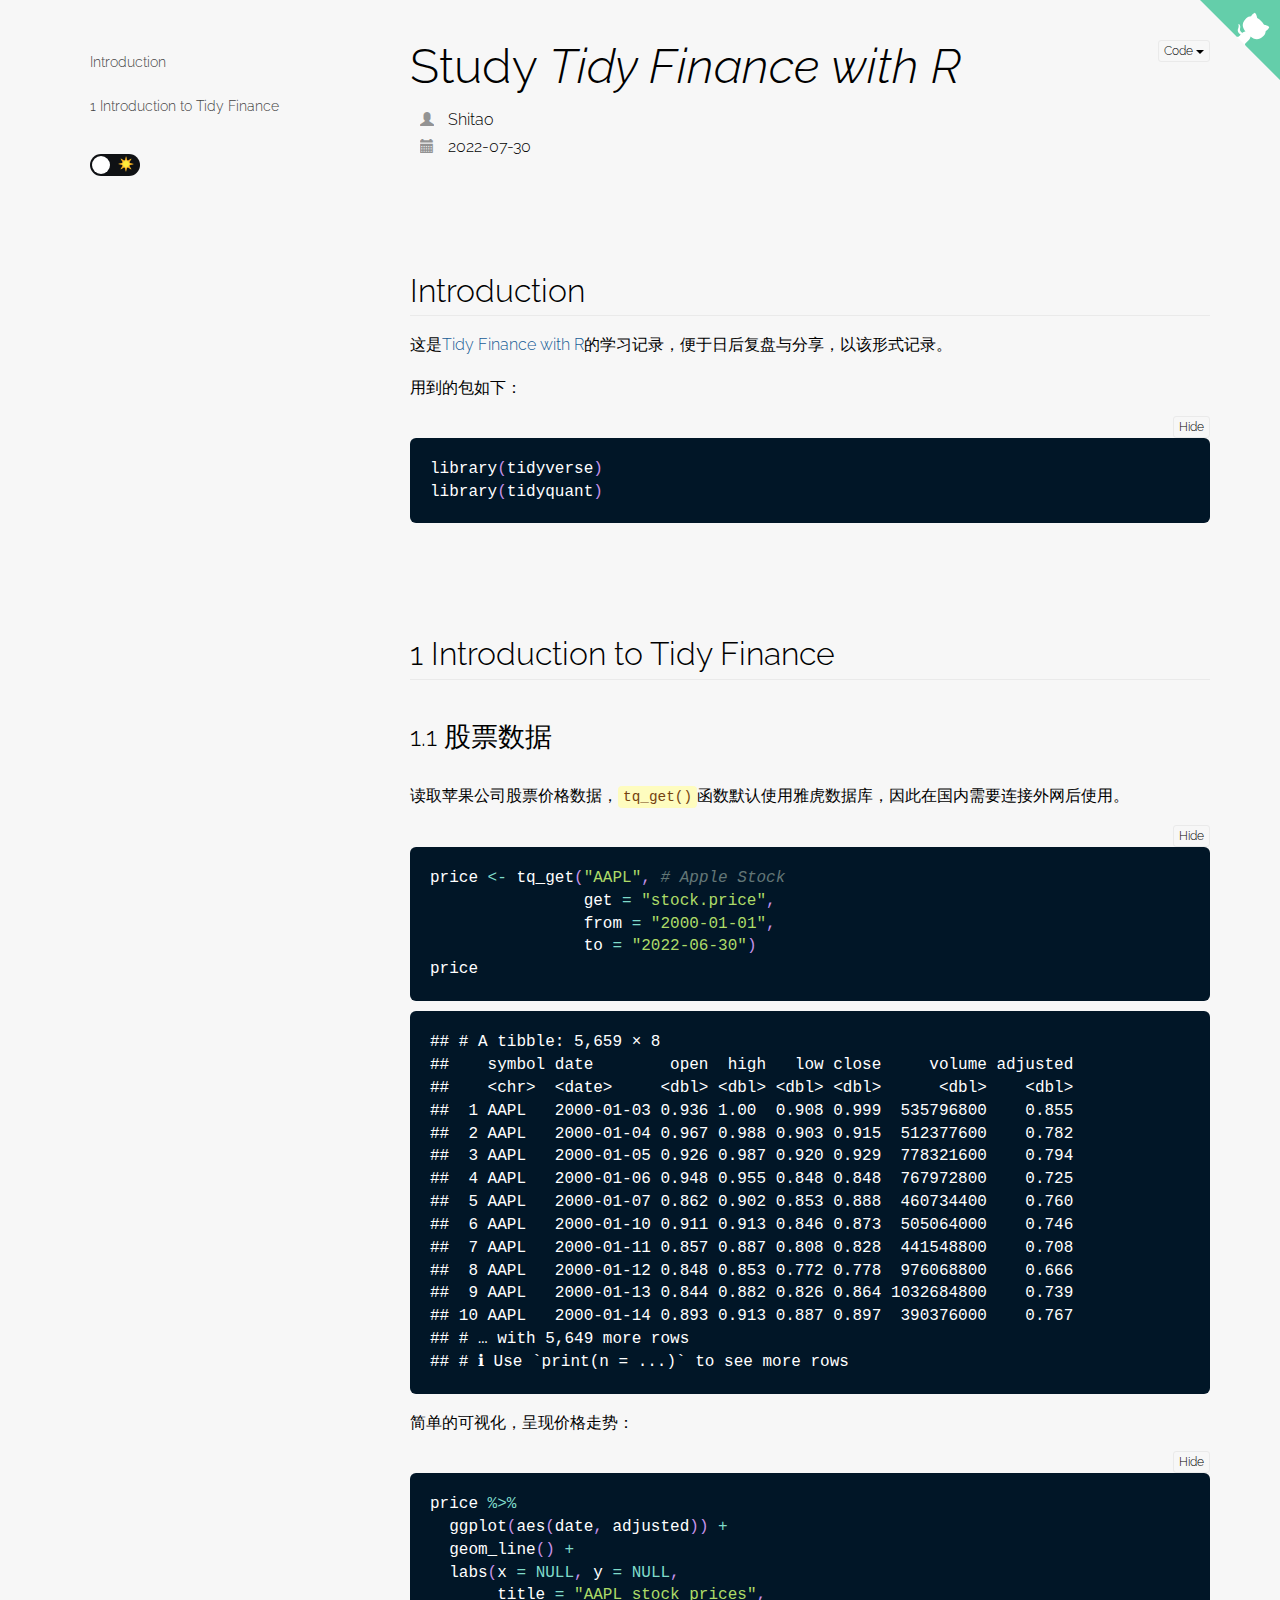
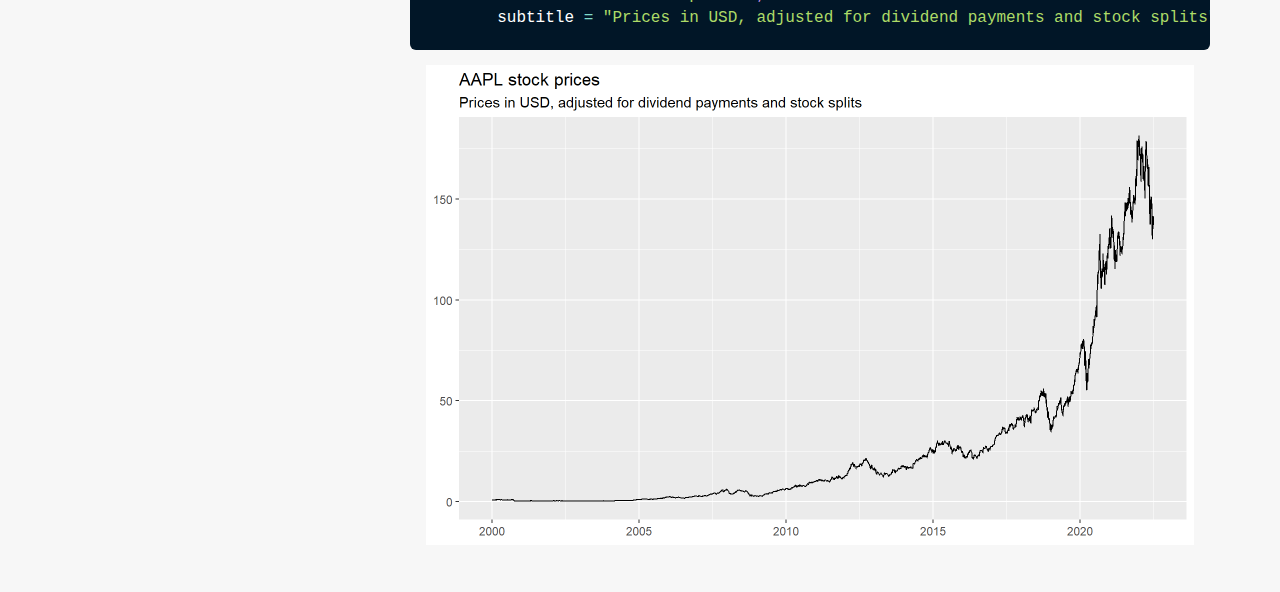
==== index.html @ e6e10fcb "index" ====
<!DOCTYPE html>
<html xmlns="http://www.w3.org/1999/xhtml">
  <head>
    <meta charset="utf-8">
    <meta http-equiv="Content-Type" content="text/html; charset=utf-8" />
    <meta name="generator" content="pandoc" />

        <meta name="author" content="Shitao" />
    
        <meta name="date" content="2022-07-30" />
    
    <title>Study Tidy Finance with R</title>

        <script>// Pandoc 2.9 adds attributes on both header and div. We remove the former (to
// be compatible with the behavior of Pandoc < 2.8).
document.addEventListener('DOMContentLoaded', function(e) {
  var hs = document.querySelectorAll("div.section[class*='level'] > :first-child");
  var i, h, a;
  for (i = 0; i < hs.length; i++) {
    h = hs[i];
    if (!/^h[1-6]$/i.test(h.tagName)) continue;  // it should be a header h1-h6
    a = h.attributes;
    while (a.length > 0) h.removeAttribute(a[0].name);
  }
});
</script>
        <script>/*! jQuery v3.6.0 | (c) OpenJS Foundation and other contributors | jquery.org/license */
!function(e,t){"use strict";"object"==typeof module&&"object"==typeof module.exports?module.exports=e.document?t(e,!0):function(e){if(!e.document)throw new Error("jQuery requires a window with a document");return t(e)}:t(e)}("undefined"!=typeof window?window:this,function(C,e){"use strict";var t=[],r=Object.getPrototypeOf,s=t.slice,g=t.flat?function(e){return t.flat.call(e)}:function(e){return t.concat.apply([],e)},u=t.push,i=t.indexOf,n={},o=n.toString,v=n.hasOwnProperty,a=v.toString,l=a.call(Object),y={},m=function(e){return"function"==typeof e&&"number"!=typeof e.nodeType&&"function"!=typeof e.item},x=function(e){return null!=e&&e===e.window},E=C.document,c={type:!0,src:!0,nonce:!0,noModule:!0};function b(e,t,n){var r,i,o=(n=n||E).createElement("script");if(o.text=e,t)for(r in c)(i=t[r]||t.getAttribute&&t.getAttribute(r))&&o.setAttribute(r,i);n.head.appendChild(o).parentNode.removeChild(o)}function w(e){return null==e?e+"":"object"==typeof e||"function"==typeof e?n[o.call(e)]||"object":typeof e}var f="3.6.0",S=function(e,t){return new S.fn.init(e,t)};function p(e){var t=!!e&&"length"in e&&e.length,n=w(e);return!m(e)&&!x(e)&&("array"===n||0===t||"number"==typeof t&&0<t&&t-1 in e)}S.fn=S.prototype={jquery:f,constructor:S,length:0,toArray:function(){return s.call(this)},get:function(e){return null==e?s.call(this):e<0?this[e+this.length]:this[e]},pushStack:function(e){var t=S.merge(this.constructor(),e);return t.prevObject=this,t},each:function(e){return S.each(this,e)},map:function(n){return this.pushStack(S.map(this,function(e,t){return n.call(e,t,e)}))},slice:function(){return this.pushStack(s.apply(this,arguments))},first:function(){return this.eq(0)},last:function(){return this.eq(-1)},even:function(){return this.pushStack(S.grep(this,function(e,t){return(t+1)%2}))},odd:function(){return this.pushStack(S.grep(this,function(e,t){return t%2}))},eq:function(e){var t=this.length,n=+e+(e<0?t:0);return this.pushStack(0<=n&&n<t?[this[n]]:[])},end:function(){return this.prevObject||this.constructor()},push:u,sort:t.sort,splice:t.splice},S.extend=S.fn.extend=function(){var e,t,n,r,i,o,a=arguments[0]||{},s=1,u=arguments.length,l=!1;for("boolean"==typeof a&&(l=a,a=arguments[s]||{},s++),"object"==typeof a||m(a)||(a={}),s===u&&(a=this,s--);s<u;s++)if(null!=(e=arguments[s]))for(t in e)r=e[t],"__proto__"!==t&&a!==r&&(l&&r&&(S.isPlainObject(r)||(i=Array.isArray(r)))?(n=a[t],o=i&&!Array.isArray(n)?[]:i||S.isPlainObject(n)?n:{},i=!1,a[t]=S.extend(l,o,r)):void 0!==r&&(a[t]=r));return a},S.extend({expando:"jQuery"+(f+Math.random()).replace(/\D/g,""),isReady:!0,error:function(e){throw new Error(e)},noop:function(){},isPlainObject:function(e){var t,n;return!(!e||"[object Object]"!==o.call(e))&&(!(t=r(e))||"function"==typeof(n=v.call(t,"constructor")&&t.constructor)&&a.call(n)===l)},isEmptyObject:function(e){var t;for(t in e)return!1;return!0},globalEval:function(e,t,n){b(e,{nonce:t&&t.nonce},n)},each:function(e,t){var n,r=0;if(p(e)){for(n=e.length;r<n;r++)if(!1===t.call(e[r],r,e[r]))break}else for(r in e)if(!1===t.call(e[r],r,e[r]))break;return e},makeArray:function(e,t){var n=t||[];return null!=e&&(p(Object(e))?S.merge(n,"string"==typeof e?[e]:e):u.call(n,e)),n},inArray:function(e,t,n){return null==t?-1:i.call(t,e,n)},merge:function(e,t){for(var n=+t.length,r=0,i=e.length;r<n;r++)e[i++]=t[r];return e.length=i,e},grep:function(e,t,n){for(var r=[],i=0,o=e.length,a=!n;i<o;i++)!t(e[i],i)!==a&&r.push(e[i]);return r},map:function(e,t,n){var r,i,o=0,a=[];if(p(e))for(r=e.length;o<r;o++)null!=(i=t(e[o],o,n))&&a.push(i);else for(o in e)null!=(i=t(e[o],o,n))&&a.push(i);return g(a)},guid:1,support:y}),"function"==typeof Symbol&&(S.fn[Symbol.iterator]=t[Symbol.iterator]),S.each("Boolean Number String Function Array Date RegExp Object Error Symbol".split(" "),function(e,t){n["[object "+t+"]"]=t.toLowerCase()});var d=function(n){var e,d,b,o,i,h,f,g,w,u,l,T,C,a,E,v,s,c,y,S="sizzle"+1*new Date,p=n.document,k=0,r=0,m=ue(),x=ue(),A=ue(),N=ue(),j=function(e,t){return e===t&&(l=!0),0},D={}.hasOwnProperty,t=[],q=t.pop,L=t.push,H=t.push,O=t.slice,P=function(e,t){for(var n=0,r=e.length;n<r;n++)if(e[n]===t)return n;return-1},R="checked|selected|async|autofocus|autoplay|controls|defer|disabled|hidden|ismap|loop|multiple|open|readonly|required|scoped",M="[\\x20\\t\\r\\n\\f]",I="(?:\\\\[\\da-fA-F]{1,6}"+M+"?|\\\\[^\\r\\n\\f]|[\\w-]|[^\0-\\x7f])+",W="\\["+M+"*("+I+")(?:"+M+"*([*^$|!~]?=)"+M+"*(?:'((?:\\\\.|[^\\\\'])*)'|\"((?:\\\\.|[^\\\\\"])*)\"|("+I+"))|)"+M+"*\\]",F=":("+I+")(?:\\((('((?:\\\\.|[^\\\\'])*)'|\"((?:\\\\.|[^\\\\\"])*)\")|((?:\\\\.|[^\\\\()[\\]]|"+W+")*)|.*)\\)|)",B=new RegExp(M+"+","g"),$=new RegExp("^"+M+"+|((?:^|[^\\\\])(?:\\\\.)*)"+M+"+$","g"),_=new RegExp("^"+M+"*,"+M+"*"),z=new RegExp("^"+M+"*([>+~]|"+M+")"+M+"*"),U=new RegExp(M+"|>"),X=new RegExp(F),V=new RegExp("^"+I+"$"),G={ID:new RegExp("^#("+I+")"),CLASS:new RegExp("^\\.("+I+")"),TAG:new RegExp("^("+I+"|[*])"),ATTR:new RegExp("^"+W),PSEUDO:new RegExp("^"+F),CHILD:new RegExp("^:(only|first|last|nth|nth-last)-(child|of-type)(?:\\("+M+"*(even|odd|(([+-]|)(\\d*)n|)"+M+"*(?:([+-]|)"+M+"*(\\d+)|))"+M+"*\\)|)","i"),bool:new RegExp("^(?:"+R+")$","i"),needsContext:new RegExp("^"+M+"*[>+~]|:(even|odd|eq|gt|lt|nth|first|last)(?:\\("+M+"*((?:-\\d)?\\d*)"+M+"*\\)|)(?=[^-]|$)","i")},Y=/HTML$/i,Q=/^(?:input|select|textarea|button)$/i,J=/^h\d$/i,K=/^[^{]+\{\s*\[native \w/,Z=/^(?:#([\w-]+)|(\w+)|\.([\w-]+))$/,ee=/[+~]/,te=new RegExp("\\\\[\\da-fA-F]{1,6}"+M+"?|\\\\([^\\r\\n\\f])","g"),ne=function(e,t){var n="0x"+e.slice(1)-65536;return t||(n<0?String.fromCharCode(n+65536):String.fromCharCode(n>>10|55296,1023&n|56320))},re=/([\0-\x1f\x7f]|^-?\d)|^-$|[^\0-\x1f\x7f-\uFFFF\w-]/g,ie=function(e,t){return t?"\0"===e?"\ufffd":e.slice(0,-1)+"\\"+e.charCodeAt(e.length-1).toString(16)+" ":"\\"+e},oe=function(){T()},ae=be(function(e){return!0===e.disabled&&"fieldset"===e.nodeName.toLowerCase()},{dir:"parentNode",next:"legend"});try{H.apply(t=O.call(p.childNodes),p.childNodes),t[p.childNodes.length].nodeType}catch(e){H={apply:t.length?function(e,t){L.apply(e,O.call(t))}:function(e,t){var n=e.length,r=0;while(e[n++]=t[r++]);e.length=n-1}}}function se(t,e,n,r){var i,o,a,s,u,l,c,f=e&&e.ownerDocument,p=e?e.nodeType:9;if(n=n||[],"string"!=typeof t||!t||1!==p&&9!==p&&11!==p)return n;if(!r&&(T(e),e=e||C,E)){if(11!==p&&(u=Z.exec(t)))if(i=u[1]){if(9===p){if(!(a=e.getElementById(i)))return n;if(a.id===i)return n.push(a),n}else if(f&&(a=f.getElementById(i))&&y(e,a)&&a.id===i)return n.push(a),n}else{if(u[2])return H.apply(n,e.getElementsByTagName(t)),n;if((i=u[3])&&d.getElementsByClassName&&e.getElementsByClassName)return H.apply(n,e.getElementsByClassName(i)),n}if(d.qsa&&!N[t+" "]&&(!v||!v.test(t))&&(1!==p||"object"!==e.nodeName.toLowerCase())){if(c=t,f=e,1===p&&(U.test(t)||z.test(t))){(f=ee.test(t)&&ye(e.parentNode)||e)===e&&d.scope||((s=e.getAttribute("id"))?s=s.replace(re,ie):e.setAttribute("id",s=S)),o=(l=h(t)).length;while(o--)l[o]=(s?"#"+s:":scope")+" "+xe(l[o]);c=l.join(",")}try{return H.apply(n,f.querySelectorAll(c)),n}catch(e){N(t,!0)}finally{s===S&&e.removeAttribute("id")}}}return g(t.replace($,"$1"),e,n,r)}function ue(){var r=[];return function e(t,n){return r.push(t+" ")>b.cacheLength&&delete e[r.shift()],e[t+" "]=n}}function le(e){return e[S]=!0,e}function ce(e){var t=C.createElement("fieldset");try{return!!e(t)}catch(e){return!1}finally{t.parentNode&&t.parentNode.removeChild(t),t=null}}function fe(e,t){var n=e.split("|"),r=n.length;while(r--)b.attrHandle[n[r]]=t}function pe(e,t){var n=t&&e,r=n&&1===e.nodeType&&1===t.nodeType&&e.sourceIndex-t.sourceIndex;if(r)return r;if(n)while(n=n.nextSibling)if(n===t)return-1;return e?1:-1}function de(t){return function(e){return"input"===e.nodeName.toLowerCase()&&e.type===t}}function he(n){return function(e){var t=e.nodeName.toLowerCase();return("input"===t||"button"===t)&&e.type===n}}function ge(t){return function(e){return"form"in e?e.parentNode&&!1===e.disabled?"label"in e?"label"in e.parentNode?e.parentNode.disabled===t:e.disabled===t:e.isDisabled===t||e.isDisabled!==!t&&ae(e)===t:e.disabled===t:"label"in e&&e.disabled===t}}function ve(a){return le(function(o){return o=+o,le(function(e,t){var n,r=a([],e.length,o),i=r.length;while(i--)e[n=r[i]]&&(e[n]=!(t[n]=e[n]))})})}function ye(e){return e&&"undefined"!=typeof e.getElementsByTagName&&e}for(e in d=se.support={},i=se.isXML=function(e){var t=e&&e.namespaceURI,n=e&&(e.ownerDocument||e).documentElement;return!Y.test(t||n&&n.nodeName||"HTML")},T=se.setDocument=function(e){var t,n,r=e?e.ownerDocument||e:p;return r!=C&&9===r.nodeType&&r.documentElement&&(a=(C=r).documentElement,E=!i(C),p!=C&&(n=C.defaultView)&&n.top!==n&&(n.addEventListener?n.addEventListener("unload",oe,!1):n.attachEvent&&n.attachEvent("onunload",oe)),d.scope=ce(function(e){return a.appendChild(e).appendChild(C.createElement("div")),"undefined"!=typeof e.querySelectorAll&&!e.querySelectorAll(":scope fieldset div").length}),d.attributes=ce(function(e){return e.className="i",!e.getAttribute("className")}),d.getElementsByTagName=ce(function(e){return e.appendChild(C.createComment("")),!e.getElementsByTagName("*").length}),d.getElementsByClassName=K.test(C.getElementsByClassName),d.getById=ce(function(e){return a.appendChild(e).id=S,!C.getElementsByName||!C.getElementsByName(S).length}),d.getById?(b.filter.ID=function(e){var t=e.replace(te,ne);return function(e){return e.getAttribute("id")===t}},b.find.ID=function(e,t){if("undefined"!=typeof t.getElementById&&E){var n=t.getElementById(e);return n?[n]:[]}}):(b.filter.ID=function(e){var n=e.replace(te,ne);return function(e){var t="undefined"!=typeof e.getAttributeNode&&e.getAttributeNode("id");return t&&t.value===n}},b.find.ID=function(e,t){if("undefined"!=typeof t.getElementById&&E){var n,r,i,o=t.getElementById(e);if(o){if((n=o.getAttributeNode("id"))&&n.value===e)return[o];i=t.getElementsByName(e),r=0;while(o=i[r++])if((n=o.getAttributeNode("id"))&&n.value===e)return[o]}return[]}}),b.find.TAG=d.getElementsByTagName?function(e,t){return"undefined"!=typeof t.getElementsByTagName?t.getElementsByTagName(e):d.qsa?t.querySelectorAll(e):void 0}:function(e,t){var n,r=[],i=0,o=t.getElementsByTagName(e);if("*"===e){while(n=o[i++])1===n.nodeType&&r.push(n);return r}return o},b.find.CLASS=d.getElementsByClassName&&function(e,t){if("undefined"!=typeof t.getElementsByClassName&&E)return t.getElementsByClassName(e)},s=[],v=[],(d.qsa=K.test(C.querySelectorAll))&&(ce(function(e){var t;a.appendChild(e).innerHTML="<a id='"+S+"'></a><select id='"+S+"-\r\\' msallowcapture=''><option selected=''></option></select>",e.querySelectorAll("[msallowcapture^='']").length&&v.push("[*^$]="+M+"*(?:''|\"\")"),e.querySelectorAll("[selected]").length||v.push("\\["+M+"*(?:value|"+R+")"),e.querySelectorAll("[id~="+S+"-]").length||v.push("~="),(t=C.createElement("input")).setAttribute("name",""),e.appendChild(t),e.querySelectorAll("[name='']").length||v.push("\\["+M+"*name"+M+"*="+M+"*(?:''|\"\")"),e.querySelectorAll(":checked").length||v.push(":checked"),e.querySelectorAll("a#"+S+"+*").length||v.push(".#.+[+~]"),e.querySelectorAll("\\\f"),v.push("[\\r\\n\\f]")}),ce(function(e){e.innerHTML="<a href='' disabled='disabled'></a><select disabled='disabled'><option/></select>";var t=C.createElement("input");t.setAttribute("type","hidden"),e.appendChild(t).setAttribute("name","D"),e.querySelectorAll("[name=d]").length&&v.push("name"+M+"*[*^$|!~]?="),2!==e.querySelectorAll(":enabled").length&&v.push(":enabled",":disabled"),a.appendChild(e).disabled=!0,2!==e.querySelectorAll(":disabled").length&&v.push(":enabled",":disabled"),e.querySelectorAll("*,:x"),v.push(",.*:")})),(d.matchesSelector=K.test(c=a.matches||a.webkitMatchesSelector||a.mozMatchesSelector||a.oMatchesSelector||a.msMatchesSelector))&&ce(function(e){d.disconnectedMatch=c.call(e,"*"),c.call(e,"[s!='']:x"),s.push("!=",F)}),v=v.length&&new RegExp(v.join("|")),s=s.length&&new RegExp(s.join("|")),t=K.test(a.compareDocumentPosition),y=t||K.test(a.contains)?function(e,t){var n=9===e.nodeType?e.documentElement:e,r=t&&t.parentNode;return e===r||!(!r||1!==r.nodeType||!(n.contains?n.contains(r):e.compareDocumentPosition&&16&e.compareDocumentPosition(r)))}:function(e,t){if(t)while(t=t.parentNode)if(t===e)return!0;return!1},j=t?function(e,t){if(e===t)return l=!0,0;var n=!e.compareDocumentPosition-!t.compareDocumentPosition;return n||(1&(n=(e.ownerDocument||e)==(t.ownerDocument||t)?e.compareDocumentPosition(t):1)||!d.sortDetached&&t.compareDocumentPosition(e)===n?e==C||e.ownerDocument==p&&y(p,e)?-1:t==C||t.ownerDocument==p&&y(p,t)?1:u?P(u,e)-P(u,t):0:4&n?-1:1)}:function(e,t){if(e===t)return l=!0,0;var n,r=0,i=e.parentNode,o=t.parentNode,a=[e],s=[t];if(!i||!o)return e==C?-1:t==C?1:i?-1:o?1:u?P(u,e)-P(u,t):0;if(i===o)return pe(e,t);n=e;while(n=n.parentNode)a.unshift(n);n=t;while(n=n.parentNode)s.unshift(n);while(a[r]===s[r])r++;return r?pe(a[r],s[r]):a[r]==p?-1:s[r]==p?1:0}),C},se.matches=function(e,t){return se(e,null,null,t)},se.matchesSelector=function(e,t){if(T(e),d.matchesSelector&&E&&!N[t+" "]&&(!s||!s.test(t))&&(!v||!v.test(t)))try{var n=c.call(e,t);if(n||d.disconnectedMatch||e.document&&11!==e.document.nodeType)return n}catch(e){N(t,!0)}return 0<se(t,C,null,[e]).length},se.contains=function(e,t){return(e.ownerDocument||e)!=C&&T(e),y(e,t)},se.attr=function(e,t){(e.ownerDocument||e)!=C&&T(e);var n=b.attrHandle[t.toLowerCase()],r=n&&D.call(b.attrHandle,t.toLowerCase())?n(e,t,!E):void 0;return void 0!==r?r:d.attributes||!E?e.getAttribute(t):(r=e.getAttributeNode(t))&&r.specified?r.value:null},se.escape=function(e){return(e+"").replace(re,ie)},se.error=function(e){throw new Error("Syntax error, unrecognized expression: "+e)},se.uniqueSort=function(e){var t,n=[],r=0,i=0;if(l=!d.detectDuplicates,u=!d.sortStable&&e.slice(0),e.sort(j),l){while(t=e[i++])t===e[i]&&(r=n.push(i));while(r--)e.splice(n[r],1)}return u=null,e},o=se.getText=function(e){var t,n="",r=0,i=e.nodeType;if(i){if(1===i||9===i||11===i){if("string"==typeof e.textContent)return e.textContent;for(e=e.firstChild;e;e=e.nextSibling)n+=o(e)}else if(3===i||4===i)return e.nodeValue}else while(t=e[r++])n+=o(t);return n},(b=se.selectors={cacheLength:50,createPseudo:le,match:G,attrHandle:{},find:{},relative:{">":{dir:"parentNode",first:!0}," ":{dir:"parentNode"},"+":{dir:"previousSibling",first:!0},"~":{dir:"previousSibling"}},preFilter:{ATTR:function(e){return e[1]=e[1].replace(te,ne),e[3]=(e[3]||e[4]||e[5]||"").replace(te,ne),"~="===e[2]&&(e[3]=" "+e[3]+" "),e.slice(0,4)},CHILD:function(e){return e[1]=e[1].toLowerCase(),"nth"===e[1].slice(0,3)?(e[3]||se.error(e[0]),e[4]=+(e[4]?e[5]+(e[6]||1):2*("even"===e[3]||"odd"===e[3])),e[5]=+(e[7]+e[8]||"odd"===e[3])):e[3]&&se.error(e[0]),e},PSEUDO:function(e){var t,n=!e[6]&&e[2];return G.CHILD.test(e[0])?null:(e[3]?e[2]=e[4]||e[5]||"":n&&X.test(n)&&(t=h(n,!0))&&(t=n.indexOf(")",n.length-t)-n.length)&&(e[0]=e[0].slice(0,t),e[2]=n.slice(0,t)),e.slice(0,3))}},filter:{TAG:function(e){var t=e.replace(te,ne).toLowerCase();return"*"===e?function(){return!0}:function(e){return e.nodeName&&e.nodeName.toLowerCase()===t}},CLASS:function(e){var t=m[e+" "];return t||(t=new RegExp("(^|"+M+")"+e+"("+M+"|$)"))&&m(e,function(e){return t.test("string"==typeof e.className&&e.className||"undefined"!=typeof e.getAttribute&&e.getAttribute("class")||"")})},ATTR:function(n,r,i){return function(e){var t=se.attr(e,n);return null==t?"!="===r:!r||(t+="","="===r?t===i:"!="===r?t!==i:"^="===r?i&&0===t.indexOf(i):"*="===r?i&&-1<t.indexOf(i):"$="===r?i&&t.slice(-i.length)===i:"~="===r?-1<(" "+t.replace(B," ")+" ").indexOf(i):"|="===r&&(t===i||t.slice(0,i.length+1)===i+"-"))}},CHILD:function(h,e,t,g,v){var y="nth"!==h.slice(0,3),m="last"!==h.slice(-4),x="of-type"===e;return 1===g&&0===v?function(e){return!!e.parentNode}:function(e,t,n){var r,i,o,a,s,u,l=y!==m?"nextSibling":"previousSibling",c=e.parentNode,f=x&&e.nodeName.toLowerCase(),p=!n&&!x,d=!1;if(c){if(y){while(l){a=e;while(a=a[l])if(x?a.nodeName.toLowerCase()===f:1===a.nodeType)return!1;u=l="only"===h&&!u&&"nextSibling"}return!0}if(u=[m?c.firstChild:c.lastChild],m&&p){d=(s=(r=(i=(o=(a=c)[S]||(a[S]={}))[a.uniqueID]||(o[a.uniqueID]={}))[h]||[])[0]===k&&r[1])&&r[2],a=s&&c.childNodes[s];while(a=++s&&a&&a[l]||(d=s=0)||u.pop())if(1===a.nodeType&&++d&&a===e){i[h]=[k,s,d];break}}else if(p&&(d=s=(r=(i=(o=(a=e)[S]||(a[S]={}))[a.uniqueID]||(o[a.uniqueID]={}))[h]||[])[0]===k&&r[1]),!1===d)while(a=++s&&a&&a[l]||(d=s=0)||u.pop())if((x?a.nodeName.toLowerCase()===f:1===a.nodeType)&&++d&&(p&&((i=(o=a[S]||(a[S]={}))[a.uniqueID]||(o[a.uniqueID]={}))[h]=[k,d]),a===e))break;return(d-=v)===g||d%g==0&&0<=d/g}}},PSEUDO:function(e,o){var t,a=b.pseudos[e]||b.setFilters[e.toLowerCase()]||se.error("unsupported pseudo: "+e);return a[S]?a(o):1<a.length?(t=[e,e,"",o],b.setFilters.hasOwnProperty(e.toLowerCase())?le(function(e,t){var n,r=a(e,o),i=r.length;while(i--)e[n=P(e,r[i])]=!(t[n]=r[i])}):function(e){return a(e,0,t)}):a}},pseudos:{not:le(function(e){var r=[],i=[],s=f(e.replace($,"$1"));return s[S]?le(function(e,t,n,r){var i,o=s(e,null,r,[]),a=e.length;while(a--)(i=o[a])&&(e[a]=!(t[a]=i))}):function(e,t,n){return r[0]=e,s(r,null,n,i),r[0]=null,!i.pop()}}),has:le(function(t){return function(e){return 0<se(t,e).length}}),contains:le(function(t){return t=t.replace(te,ne),function(e){return-1<(e.textContent||o(e)).indexOf(t)}}),lang:le(function(n){return V.test(n||"")||se.error("unsupported lang: "+n),n=n.replace(te,ne).toLowerCase(),function(e){var t;do{if(t=E?e.lang:e.getAttribute("xml:lang")||e.getAttribute("lang"))return(t=t.toLowerCase())===n||0===t.indexOf(n+"-")}while((e=e.parentNode)&&1===e.nodeType);return!1}}),target:function(e){var t=n.location&&n.location.hash;return t&&t.slice(1)===e.id},root:function(e){return e===a},focus:function(e){return e===C.activeElement&&(!C.hasFocus||C.hasFocus())&&!!(e.type||e.href||~e.tabIndex)},enabled:ge(!1),disabled:ge(!0),checked:function(e){var t=e.nodeName.toLowerCase();return"input"===t&&!!e.checked||"option"===t&&!!e.selected},selected:function(e){return e.parentNode&&e.parentNode.selectedIndex,!0===e.selected},empty:function(e){for(e=e.firstChild;e;e=e.nextSibling)if(e.nodeType<6)return!1;return!0},parent:function(e){return!b.pseudos.empty(e)},header:function(e){return J.test(e.nodeName)},input:function(e){return Q.test(e.nodeName)},button:function(e){var t=e.nodeName.toLowerCase();return"input"===t&&"button"===e.type||"button"===t},text:function(e){var t;return"input"===e.nodeName.toLowerCase()&&"text"===e.type&&(null==(t=e.getAttribute("type"))||"text"===t.toLowerCase())},first:ve(function(){return[0]}),last:ve(function(e,t){return[t-1]}),eq:ve(function(e,t,n){return[n<0?n+t:n]}),even:ve(function(e,t){for(var n=0;n<t;n+=2)e.push(n);return e}),odd:ve(function(e,t){for(var n=1;n<t;n+=2)e.push(n);return e}),lt:ve(function(e,t,n){for(var r=n<0?n+t:t<n?t:n;0<=--r;)e.push(r);return e}),gt:ve(function(e,t,n){for(var r=n<0?n+t:n;++r<t;)e.push(r);return e})}}).pseudos.nth=b.pseudos.eq,{radio:!0,checkbox:!0,file:!0,password:!0,image:!0})b.pseudos[e]=de(e);for(e in{submit:!0,reset:!0})b.pseudos[e]=he(e);function me(){}function xe(e){for(var t=0,n=e.length,r="";t<n;t++)r+=e[t].value;return r}function be(s,e,t){var u=e.dir,l=e.next,c=l||u,f=t&&"parentNode"===c,p=r++;return e.first?function(e,t,n){while(e=e[u])if(1===e.nodeType||f)return s(e,t,n);return!1}:function(e,t,n){var r,i,o,a=[k,p];if(n){while(e=e[u])if((1===e.nodeType||f)&&s(e,t,n))return!0}else while(e=e[u])if(1===e.nodeType||f)if(i=(o=e[S]||(e[S]={}))[e.uniqueID]||(o[e.uniqueID]={}),l&&l===e.nodeName.toLowerCase())e=e[u]||e;else{if((r=i[c])&&r[0]===k&&r[1]===p)return a[2]=r[2];if((i[c]=a)[2]=s(e,t,n))return!0}return!1}}function we(i){return 1<i.length?function(e,t,n){var r=i.length;while(r--)if(!i[r](e,t,n))return!1;return!0}:i[0]}function Te(e,t,n,r,i){for(var o,a=[],s=0,u=e.length,l=null!=t;s<u;s++)(o=e[s])&&(n&&!n(o,r,i)||(a.push(o),l&&t.push(s)));return a}function Ce(d,h,g,v,y,e){return v&&!v[S]&&(v=Ce(v)),y&&!y[S]&&(y=Ce(y,e)),le(function(e,t,n,r){var i,o,a,s=[],u=[],l=t.length,c=e||function(e,t,n){for(var r=0,i=t.length;r<i;r++)se(e,t[r],n);return n}(h||"*",n.nodeType?[n]:n,[]),f=!d||!e&&h?c:Te(c,s,d,n,r),p=g?y||(e?d:l||v)?[]:t:f;if(g&&g(f,p,n,r),v){i=Te(p,u),v(i,[],n,r),o=i.length;while(o--)(a=i[o])&&(p[u[o]]=!(f[u[o]]=a))}if(e){if(y||d){if(y){i=[],o=p.length;while(o--)(a=p[o])&&i.push(f[o]=a);y(null,p=[],i,r)}o=p.length;while(o--)(a=p[o])&&-1<(i=y?P(e,a):s[o])&&(e[i]=!(t[i]=a))}}else p=Te(p===t?p.splice(l,p.length):p),y?y(null,t,p,r):H.apply(t,p)})}function Ee(e){for(var i,t,n,r=e.length,o=b.relative[e[0].type],a=o||b.relative[" "],s=o?1:0,u=be(function(e){return e===i},a,!0),l=be(function(e){return-1<P(i,e)},a,!0),c=[function(e,t,n){var r=!o&&(n||t!==w)||((i=t).nodeType?u(e,t,n):l(e,t,n));return i=null,r}];s<r;s++)if(t=b.relative[e[s].type])c=[be(we(c),t)];else{if((t=b.filter[e[s].type].apply(null,e[s].matches))[S]){for(n=++s;n<r;n++)if(b.relative[e[n].type])break;return Ce(1<s&&we(c),1<s&&xe(e.slice(0,s-1).concat({value:" "===e[s-2].type?"*":""})).replace($,"$1"),t,s<n&&Ee(e.slice(s,n)),n<r&&Ee(e=e.slice(n)),n<r&&xe(e))}c.push(t)}return we(c)}return me.prototype=b.filters=b.pseudos,b.setFilters=new me,h=se.tokenize=function(e,t){var n,r,i,o,a,s,u,l=x[e+" "];if(l)return t?0:l.slice(0);a=e,s=[],u=b.preFilter;while(a){for(o in n&&!(r=_.exec(a))||(r&&(a=a.slice(r[0].length)||a),s.push(i=[])),n=!1,(r=z.exec(a))&&(n=r.shift(),i.push({value:n,type:r[0].replace($," ")}),a=a.slice(n.length)),b.filter)!(r=G[o].exec(a))||u[o]&&!(r=u[o](r))||(n=r.shift(),i.push({value:n,type:o,matches:r}),a=a.slice(n.length));if(!n)break}return t?a.length:a?se.error(e):x(e,s).slice(0)},f=se.compile=function(e,t){var n,v,y,m,x,r,i=[],o=[],a=A[e+" "];if(!a){t||(t=h(e)),n=t.length;while(n--)(a=Ee(t[n]))[S]?i.push(a):o.push(a);(a=A(e,(v=o,m=0<(y=i).length,x=0<v.length,r=function(e,t,n,r,i){var o,a,s,u=0,l="0",c=e&&[],f=[],p=w,d=e||x&&b.find.TAG("*",i),h=k+=null==p?1:Math.random()||.1,g=d.length;for(i&&(w=t==C||t||i);l!==g&&null!=(o=d[l]);l++){if(x&&o){a=0,t||o.ownerDocument==C||(T(o),n=!E);while(s=v[a++])if(s(o,t||C,n)){r.push(o);break}i&&(k=h)}m&&((o=!s&&o)&&u--,e&&c.push(o))}if(u+=l,m&&l!==u){a=0;while(s=y[a++])s(c,f,t,n);if(e){if(0<u)while(l--)c[l]||f[l]||(f[l]=q.call(r));f=Te(f)}H.apply(r,f),i&&!e&&0<f.length&&1<u+y.length&&se.uniqueSort(r)}return i&&(k=h,w=p),c},m?le(r):r))).selector=e}return a},g=se.select=function(e,t,n,r){var i,o,a,s,u,l="function"==typeof e&&e,c=!r&&h(e=l.selector||e);if(n=n||[],1===c.length){if(2<(o=c[0]=c[0].slice(0)).length&&"ID"===(a=o[0]).type&&9===t.nodeType&&E&&b.relative[o[1].type]){if(!(t=(b.find.ID(a.matches[0].replace(te,ne),t)||[])[0]))return n;l&&(t=t.parentNode),e=e.slice(o.shift().value.length)}i=G.needsContext.test(e)?0:o.length;while(i--){if(a=o[i],b.relative[s=a.type])break;if((u=b.find[s])&&(r=u(a.matches[0].replace(te,ne),ee.test(o[0].type)&&ye(t.parentNode)||t))){if(o.splice(i,1),!(e=r.length&&xe(o)))return H.apply(n,r),n;break}}}return(l||f(e,c))(r,t,!E,n,!t||ee.test(e)&&ye(t.parentNode)||t),n},d.sortStable=S.split("").sort(j).join("")===S,d.detectDuplicates=!!l,T(),d.sortDetached=ce(function(e){return 1&e.compareDocumentPosition(C.createElement("fieldset"))}),ce(function(e){return e.innerHTML="<a href='#'></a>","#"===e.firstChild.getAttribute("href")})||fe("type|href|height|width",function(e,t,n){if(!n)return e.getAttribute(t,"type"===t.toLowerCase()?1:2)}),d.attributes&&ce(function(e){return e.innerHTML="<input/>",e.firstChild.setAttribute("value",""),""===e.firstChild.getAttribute("value")})||fe("value",function(e,t,n){if(!n&&"input"===e.nodeName.toLowerCase())return e.defaultValue}),ce(function(e){return null==e.getAttribute("disabled")})||fe(R,function(e,t,n){var r;if(!n)return!0===e[t]?t.toLowerCase():(r=e.getAttributeNode(t))&&r.specified?r.value:null}),se}(C);S.find=d,S.expr=d.selectors,S.expr[":"]=S.expr.pseudos,S.uniqueSort=S.unique=d.uniqueSort,S.text=d.getText,S.isXMLDoc=d.isXML,S.contains=d.contains,S.escapeSelector=d.escape;var h=function(e,t,n){var r=[],i=void 0!==n;while((e=e[t])&&9!==e.nodeType)if(1===e.nodeType){if(i&&S(e).is(n))break;r.push(e)}return r},T=function(e,t){for(var n=[];e;e=e.nextSibling)1===e.nodeType&&e!==t&&n.push(e);return n},k=S.expr.match.needsContext;function A(e,t){return e.nodeName&&e.nodeName.toLowerCase()===t.toLowerCase()}var N=/^<([a-z][^\/\0>:\x20\t\r\n\f]*)[\x20\t\r\n\f]*\/?>(?:<\/\1>|)$/i;function j(e,n,r){return m(n)?S.grep(e,function(e,t){return!!n.call(e,t,e)!==r}):n.nodeType?S.grep(e,function(e){return e===n!==r}):"string"!=typeof n?S.grep(e,function(e){return-1<i.call(n,e)!==r}):S.filter(n,e,r)}S.filter=function(e,t,n){var r=t[0];return n&&(e=":not("+e+")"),1===t.length&&1===r.nodeType?S.find.matchesSelector(r,e)?[r]:[]:S.find.matches(e,S.grep(t,function(e){return 1===e.nodeType}))},S.fn.extend({find:function(e){var t,n,r=this.length,i=this;if("string"!=typeof e)return this.pushStack(S(e).filter(function(){for(t=0;t<r;t++)if(S.contains(i[t],this))return!0}));for(n=this.pushStack([]),t=0;t<r;t++)S.find(e,i[t],n);return 1<r?S.uniqueSort(n):n},filter:function(e){return this.pushStack(j(this,e||[],!1))},not:function(e){return this.pushStack(j(this,e||[],!0))},is:function(e){return!!j(this,"string"==typeof e&&k.test(e)?S(e):e||[],!1).length}});var D,q=/^(?:\s*(<[\w\W]+>)[^>]*|#([\w-]+))$/;(S.fn.init=function(e,t,n){var r,i;if(!e)return this;if(n=n||D,"string"==typeof e){if(!(r="<"===e[0]&&">"===e[e.length-1]&&3<=e.length?[null,e,null]:q.exec(e))||!r[1]&&t)return!t||t.jquery?(t||n).find(e):this.constructor(t).find(e);if(r[1]){if(t=t instanceof S?t[0]:t,S.merge(this,S.parseHTML(r[1],t&&t.nodeType?t.ownerDocument||t:E,!0)),N.test(r[1])&&S.isPlainObject(t))for(r in t)m(this[r])?this[r](t[r]):this.attr(r,t[r]);return this}return(i=E.getElementById(r[2]))&&(this[0]=i,this.length=1),this}return e.nodeType?(this[0]=e,this.length=1,this):m(e)?void 0!==n.ready?n.ready(e):e(S):S.makeArray(e,this)}).prototype=S.fn,D=S(E);var L=/^(?:parents|prev(?:Until|All))/,H={children:!0,contents:!0,next:!0,prev:!0};function O(e,t){while((e=e[t])&&1!==e.nodeType);return e}S.fn.extend({has:function(e){var t=S(e,this),n=t.length;return this.filter(function(){for(var e=0;e<n;e++)if(S.contains(this,t[e]))return!0})},closest:function(e,t){var n,r=0,i=this.length,o=[],a="string"!=typeof e&&S(e);if(!k.test(e))for(;r<i;r++)for(n=this[r];n&&n!==t;n=n.parentNode)if(n.nodeType<11&&(a?-1<a.index(n):1===n.nodeType&&S.find.matchesSelector(n,e))){o.push(n);break}return this.pushStack(1<o.length?S.uniqueSort(o):o)},index:function(e){return e?"string"==typeof e?i.call(S(e),this[0]):i.call(this,e.jquery?e[0]:e):this[0]&&this[0].parentNode?this.first().prevAll().length:-1},add:function(e,t){return this.pushStack(S.uniqueSort(S.merge(this.get(),S(e,t))))},addBack:function(e){return this.add(null==e?this.prevObject:this.prevObject.filter(e))}}),S.each({parent:function(e){var t=e.parentNode;return t&&11!==t.nodeType?t:null},parents:function(e){return h(e,"parentNode")},parentsUntil:function(e,t,n){return h(e,"parentNode",n)},next:function(e){return O(e,"nextSibling")},prev:function(e){return O(e,"previousSibling")},nextAll:function(e){return h(e,"nextSibling")},prevAll:function(e){return h(e,"previousSibling")},nextUntil:function(e,t,n){return h(e,"nextSibling",n)},prevUntil:function(e,t,n){return h(e,"previousSibling",n)},siblings:function(e){return T((e.parentNode||{}).firstChild,e)},children:function(e){return T(e.firstChild)},contents:function(e){return null!=e.contentDocument&&r(e.contentDocument)?e.contentDocument:(A(e,"template")&&(e=e.content||e),S.merge([],e.childNodes))}},function(r,i){S.fn[r]=function(e,t){var n=S.map(this,i,e);return"Until"!==r.slice(-5)&&(t=e),t&&"string"==typeof t&&(n=S.filter(t,n)),1<this.length&&(H[r]||S.uniqueSort(n),L.test(r)&&n.reverse()),this.pushStack(n)}});var P=/[^\x20\t\r\n\f]+/g;function R(e){return e}function M(e){throw e}function I(e,t,n,r){var i;try{e&&m(i=e.promise)?i.call(e).done(t).fail(n):e&&m(i=e.then)?i.call(e,t,n):t.apply(void 0,[e].slice(r))}catch(e){n.apply(void 0,[e])}}S.Callbacks=function(r){var e,n;r="string"==typeof r?(e=r,n={},S.each(e.match(P)||[],function(e,t){n[t]=!0}),n):S.extend({},r);var i,t,o,a,s=[],u=[],l=-1,c=function(){for(a=a||r.once,o=i=!0;u.length;l=-1){t=u.shift();while(++l<s.length)!1===s[l].apply(t[0],t[1])&&r.stopOnFalse&&(l=s.length,t=!1)}r.memory||(t=!1),i=!1,a&&(s=t?[]:"")},f={add:function(){return s&&(t&&!i&&(l=s.length-1,u.push(t)),function n(e){S.each(e,function(e,t){m(t)?r.unique&&f.has(t)||s.push(t):t&&t.length&&"string"!==w(t)&&n(t)})}(arguments),t&&!i&&c()),this},remove:function(){return S.each(arguments,function(e,t){var n;while(-1<(n=S.inArray(t,s,n)))s.splice(n,1),n<=l&&l--}),this},has:function(e){return e?-1<S.inArray(e,s):0<s.length},empty:function(){return s&&(s=[]),this},disable:function(){return a=u=[],s=t="",this},disabled:function(){return!s},lock:function(){return a=u=[],t||i||(s=t=""),this},locked:function(){return!!a},fireWith:function(e,t){return a||(t=[e,(t=t||[]).slice?t.slice():t],u.push(t),i||c()),this},fire:function(){return f.fireWith(this,arguments),this},fired:function(){return!!o}};return f},S.extend({Deferred:function(e){var o=[["notify","progress",S.Callbacks("memory"),S.Callbacks("memory"),2],["resolve","done",S.Callbacks("once memory"),S.Callbacks("once memory"),0,"resolved"],["reject","fail",S.Callbacks("once memory"),S.Callbacks("once memory"),1,"rejected"]],i="pending",a={state:function(){return i},always:function(){return s.done(arguments).fail(arguments),this},"catch":function(e){return a.then(null,e)},pipe:function(){var i=arguments;return S.Deferred(function(r){S.each(o,function(e,t){var n=m(i[t[4]])&&i[t[4]];s[t[1]](function(){var e=n&&n.apply(this,arguments);e&&m(e.promise)?e.promise().progress(r.notify).done(r.resolve).fail(r.reject):r[t[0]+"With"](this,n?[e]:arguments)})}),i=null}).promise()},then:function(t,n,r){var u=0;function l(i,o,a,s){return function(){var n=this,r=arguments,e=function(){var e,t;if(!(i<u)){if((e=a.apply(n,r))===o.promise())throw new TypeError("Thenable self-resolution");t=e&&("object"==typeof e||"function"==typeof e)&&e.then,m(t)?s?t.call(e,l(u,o,R,s),l(u,o,M,s)):(u++,t.call(e,l(u,o,R,s),l(u,o,M,s),l(u,o,R,o.notifyWith))):(a!==R&&(n=void 0,r=[e]),(s||o.resolveWith)(n,r))}},t=s?e:function(){try{e()}catch(e){S.Deferred.exceptionHook&&S.Deferred.exceptionHook(e,t.stackTrace),u<=i+1&&(a!==M&&(n=void 0,r=[e]),o.rejectWith(n,r))}};i?t():(S.Deferred.getStackHook&&(t.stackTrace=S.Deferred.getStackHook()),C.setTimeout(t))}}return S.Deferred(function(e){o[0][3].add(l(0,e,m(r)?r:R,e.notifyWith)),o[1][3].add(l(0,e,m(t)?t:R)),o[2][3].add(l(0,e,m(n)?n:M))}).promise()},promise:function(e){return null!=e?S.extend(e,a):a}},s={};return S.each(o,function(e,t){var n=t[2],r=t[5];a[t[1]]=n.add,r&&n.add(function(){i=r},o[3-e][2].disable,o[3-e][3].disable,o[0][2].lock,o[0][3].lock),n.add(t[3].fire),s[t[0]]=function(){return s[t[0]+"With"](this===s?void 0:this,arguments),this},s[t[0]+"With"]=n.fireWith}),a.promise(s),e&&e.call(s,s),s},when:function(e){var n=arguments.length,t=n,r=Array(t),i=s.call(arguments),o=S.Deferred(),a=function(t){return function(e){r[t]=this,i[t]=1<arguments.length?s.call(arguments):e,--n||o.resolveWith(r,i)}};if(n<=1&&(I(e,o.done(a(t)).resolve,o.reject,!n),"pending"===o.state()||m(i[t]&&i[t].then)))return o.then();while(t--)I(i[t],a(t),o.reject);return o.promise()}});var W=/^(Eval|Internal|Range|Reference|Syntax|Type|URI)Error$/;S.Deferred.exceptionHook=function(e,t){C.console&&C.console.warn&&e&&W.test(e.name)&&C.console.warn("jQuery.Deferred exception: "+e.message,e.stack,t)},S.readyException=function(e){C.setTimeout(function(){throw e})};var F=S.Deferred();function B(){E.removeEventListener("DOMContentLoaded",B),C.removeEventListener("load",B),S.ready()}S.fn.ready=function(e){return F.then(e)["catch"](function(e){S.readyException(e)}),this},S.extend({isReady:!1,readyWait:1,ready:function(e){(!0===e?--S.readyWait:S.isReady)||(S.isReady=!0)!==e&&0<--S.readyWait||F.resolveWith(E,[S])}}),S.ready.then=F.then,"complete"===E.readyState||"loading"!==E.readyState&&!E.documentElement.doScroll?C.setTimeout(S.ready):(E.addEventListener("DOMContentLoaded",B),C.addEventListener("load",B));var $=function(e,t,n,r,i,o,a){var s=0,u=e.length,l=null==n;if("object"===w(n))for(s in i=!0,n)$(e,t,s,n[s],!0,o,a);else if(void 0!==r&&(i=!0,m(r)||(a=!0),l&&(a?(t.call(e,r),t=null):(l=t,t=function(e,t,n){return l.call(S(e),n)})),t))for(;s<u;s++)t(e[s],n,a?r:r.call(e[s],s,t(e[s],n)));return i?e:l?t.call(e):u?t(e[0],n):o},_=/^-ms-/,z=/-([a-z])/g;function U(e,t){return t.toUpperCase()}function X(e){return e.replace(_,"ms-").replace(z,U)}var V=function(e){return 1===e.nodeType||9===e.nodeType||!+e.nodeType};function G(){this.expando=S.expando+G.uid++}G.uid=1,G.prototype={cache:function(e){var t=e[this.expando];return t||(t={},V(e)&&(e.nodeType?e[this.expando]=t:Object.defineProperty(e,this.expando,{value:t,configurable:!0}))),t},set:function(e,t,n){var r,i=this.cache(e);if("string"==typeof t)i[X(t)]=n;else for(r in t)i[X(r)]=t[r];return i},get:function(e,t){return void 0===t?this.cache(e):e[this.expando]&&e[this.expando][X(t)]},access:function(e,t,n){return void 0===t||t&&"string"==typeof t&&void 0===n?this.get(e,t):(this.set(e,t,n),void 0!==n?n:t)},remove:function(e,t){var n,r=e[this.expando];if(void 0!==r){if(void 0!==t){n=(t=Array.isArray(t)?t.map(X):(t=X(t))in r?[t]:t.match(P)||[]).length;while(n--)delete r[t[n]]}(void 0===t||S.isEmptyObject(r))&&(e.nodeType?e[this.expando]=void 0:delete e[this.expando])}},hasData:function(e){var t=e[this.expando];return void 0!==t&&!S.isEmptyObject(t)}};var Y=new G,Q=new G,J=/^(?:\{[\w\W]*\}|\[[\w\W]*\])$/,K=/[A-Z]/g;function Z(e,t,n){var r,i;if(void 0===n&&1===e.nodeType)if(r="data-"+t.replace(K,"-$&").toLowerCase(),"string"==typeof(n=e.getAttribute(r))){try{n="true"===(i=n)||"false"!==i&&("null"===i?null:i===+i+""?+i:J.test(i)?JSON.parse(i):i)}catch(e){}Q.set(e,t,n)}else n=void 0;return n}S.extend({hasData:function(e){return Q.hasData(e)||Y.hasData(e)},data:function(e,t,n){return Q.access(e,t,n)},removeData:function(e,t){Q.remove(e,t)},_data:function(e,t,n){return Y.access(e,t,n)},_removeData:function(e,t){Y.remove(e,t)}}),S.fn.extend({data:function(n,e){var t,r,i,o=this[0],a=o&&o.attributes;if(void 0===n){if(this.length&&(i=Q.get(o),1===o.nodeType&&!Y.get(o,"hasDataAttrs"))){t=a.length;while(t--)a[t]&&0===(r=a[t].name).indexOf("data-")&&(r=X(r.slice(5)),Z(o,r,i[r]));Y.set(o,"hasDataAttrs",!0)}return i}return"object"==typeof n?this.each(function(){Q.set(this,n)}):$(this,function(e){var t;if(o&&void 0===e)return void 0!==(t=Q.get(o,n))?t:void 0!==(t=Z(o,n))?t:void 0;this.each(function(){Q.set(this,n,e)})},null,e,1<arguments.length,null,!0)},removeData:function(e){return this.each(function(){Q.remove(this,e)})}}),S.extend({queue:function(e,t,n){var r;if(e)return t=(t||"fx")+"queue",r=Y.get(e,t),n&&(!r||Array.isArray(n)?r=Y.access(e,t,S.makeArray(n)):r.push(n)),r||[]},dequeue:function(e,t){t=t||"fx";var n=S.queue(e,t),r=n.length,i=n.shift(),o=S._queueHooks(e,t);"inprogress"===i&&(i=n.shift(),r--),i&&("fx"===t&&n.unshift("inprogress"),delete o.stop,i.call(e,function(){S.dequeue(e,t)},o)),!r&&o&&o.empty.fire()},_queueHooks:function(e,t){var n=t+"queueHooks";return Y.get(e,n)||Y.access(e,n,{empty:S.Callbacks("once memory").add(function(){Y.remove(e,[t+"queue",n])})})}}),S.fn.extend({queue:function(t,n){var e=2;return"string"!=typeof t&&(n=t,t="fx",e--),arguments.length<e?S.queue(this[0],t):void 0===n?this:this.each(function(){var e=S.queue(this,t,n);S._queueHooks(this,t),"fx"===t&&"inprogress"!==e[0]&&S.dequeue(this,t)})},dequeue:function(e){return this.each(function(){S.dequeue(this,e)})},clearQueue:function(e){return this.queue(e||"fx",[])},promise:function(e,t){var n,r=1,i=S.Deferred(),o=this,a=this.length,s=function(){--r||i.resolveWith(o,[o])};"string"!=typeof e&&(t=e,e=void 0),e=e||"fx";while(a--)(n=Y.get(o[a],e+"queueHooks"))&&n.empty&&(r++,n.empty.add(s));return s(),i.promise(t)}});var ee=/[+-]?(?:\d*\.|)\d+(?:[eE][+-]?\d+|)/.source,te=new RegExp("^(?:([+-])=|)("+ee+")([a-z%]*)$","i"),ne=["Top","Right","Bottom","Left"],re=E.documentElement,ie=function(e){return S.contains(e.ownerDocument,e)},oe={composed:!0};re.getRootNode&&(ie=function(e){return S.contains(e.ownerDocument,e)||e.getRootNode(oe)===e.ownerDocument});var ae=function(e,t){return"none"===(e=t||e).style.display||""===e.style.display&&ie(e)&&"none"===S.css(e,"display")};function se(e,t,n,r){var i,o,a=20,s=r?function(){return r.cur()}:function(){return S.css(e,t,"")},u=s(),l=n&&n[3]||(S.cssNumber[t]?"":"px"),c=e.nodeType&&(S.cssNumber[t]||"px"!==l&&+u)&&te.exec(S.css(e,t));if(c&&c[3]!==l){u/=2,l=l||c[3],c=+u||1;while(a--)S.style(e,t,c+l),(1-o)*(1-(o=s()/u||.5))<=0&&(a=0),c/=o;c*=2,S.style(e,t,c+l),n=n||[]}return n&&(c=+c||+u||0,i=n[1]?c+(n[1]+1)*n[2]:+n[2],r&&(r.unit=l,r.start=c,r.end=i)),i}var ue={};function le(e,t){for(var n,r,i,o,a,s,u,l=[],c=0,f=e.length;c<f;c++)(r=e[c]).style&&(n=r.style.display,t?("none"===n&&(l[c]=Y.get(r,"display")||null,l[c]||(r.style.display="")),""===r.style.display&&ae(r)&&(l[c]=(u=a=o=void 0,a=(i=r).ownerDocument,s=i.nodeName,(u=ue[s])||(o=a.body.appendChild(a.createElement(s)),u=S.css(o,"display"),o.parentNode.removeChild(o),"none"===u&&(u="block"),ue[s]=u)))):"none"!==n&&(l[c]="none",Y.set(r,"display",n)));for(c=0;c<f;c++)null!=l[c]&&(e[c].style.display=l[c]);return e}S.fn.extend({show:function(){return le(this,!0)},hide:function(){return le(this)},toggle:function(e){return"boolean"==typeof e?e?this.show():this.hide():this.each(function(){ae(this)?S(this).show():S(this).hide()})}});var ce,fe,pe=/^(?:checkbox|radio)$/i,de=/<([a-z][^\/\0>\x20\t\r\n\f]*)/i,he=/^$|^module$|\/(?:java|ecma)script/i;ce=E.createDocumentFragment().appendChild(E.createElement("div")),(fe=E.createElement("input")).setAttribute("type","radio"),fe.setAttribute("checked","checked"),fe.setAttribute("name","t"),ce.appendChild(fe),y.checkClone=ce.cloneNode(!0).cloneNode(!0).lastChild.checked,ce.innerHTML="<textarea>x</textarea>",y.noCloneChecked=!!ce.cloneNode(!0).lastChild.defaultValue,ce.innerHTML="<option></option>",y.option=!!ce.lastChild;var ge={thead:[1,"<table>","</table>"],col:[2,"<table><colgroup>","</colgroup></table>"],tr:[2,"<table><tbody>","</tbody></table>"],td:[3,"<table><tbody><tr>","</tr></tbody></table>"],_default:[0,"",""]};function ve(e,t){var n;return n="undefined"!=typeof e.getElementsByTagName?e.getElementsByTagName(t||"*"):"undefined"!=typeof e.querySelectorAll?e.querySelectorAll(t||"*"):[],void 0===t||t&&A(e,t)?S.merge([e],n):n}function ye(e,t){for(var n=0,r=e.length;n<r;n++)Y.set(e[n],"globalEval",!t||Y.get(t[n],"globalEval"))}ge.tbody=ge.tfoot=ge.colgroup=ge.caption=ge.thead,ge.th=ge.td,y.option||(ge.optgroup=ge.option=[1,"<select multiple='multiple'>","</select>"]);var me=/<|&#?\w+;/;function xe(e,t,n,r,i){for(var o,a,s,u,l,c,f=t.createDocumentFragment(),p=[],d=0,h=e.length;d<h;d++)if((o=e[d])||0===o)if("object"===w(o))S.merge(p,o.nodeType?[o]:o);else if(me.test(o)){a=a||f.appendChild(t.createElement("div")),s=(de.exec(o)||["",""])[1].toLowerCase(),u=ge[s]||ge._default,a.innerHTML=u[1]+S.htmlPrefilter(o)+u[2],c=u[0];while(c--)a=a.lastChild;S.merge(p,a.childNodes),(a=f.firstChild).textContent=""}else p.push(t.createTextNode(o));f.textContent="",d=0;while(o=p[d++])if(r&&-1<S.inArray(o,r))i&&i.push(o);else if(l=ie(o),a=ve(f.appendChild(o),"script"),l&&ye(a),n){c=0;while(o=a[c++])he.test(o.type||"")&&n.push(o)}return f}var be=/^([^.]*)(?:\.(.+)|)/;function we(){return!0}function Te(){return!1}function Ce(e,t){return e===function(){try{return E.activeElement}catch(e){}}()==("focus"===t)}function Ee(e,t,n,r,i,o){var a,s;if("object"==typeof t){for(s in"string"!=typeof n&&(r=r||n,n=void 0),t)Ee(e,s,n,r,t[s],o);return e}if(null==r&&null==i?(i=n,r=n=void 0):null==i&&("string"==typeof n?(i=r,r=void 0):(i=r,r=n,n=void 0)),!1===i)i=Te;else if(!i)return e;return 1===o&&(a=i,(i=function(e){return S().off(e),a.apply(this,arguments)}).guid=a.guid||(a.guid=S.guid++)),e.each(function(){S.event.add(this,t,i,r,n)})}function Se(e,i,o){o?(Y.set(e,i,!1),S.event.add(e,i,{namespace:!1,handler:function(e){var t,n,r=Y.get(this,i);if(1&e.isTrigger&&this[i]){if(r.length)(S.event.special[i]||{}).delegateType&&e.stopPropagation();else if(r=s.call(arguments),Y.set(this,i,r),t=o(this,i),this[i](),r!==(n=Y.get(this,i))||t?Y.set(this,i,!1):n={},r!==n)return e.stopImmediatePropagation(),e.preventDefault(),n&&n.value}else r.length&&(Y.set(this,i,{value:S.event.trigger(S.extend(r[0],S.Event.prototype),r.slice(1),this)}),e.stopImmediatePropagation())}})):void 0===Y.get(e,i)&&S.event.add(e,i,we)}S.event={global:{},add:function(t,e,n,r,i){var o,a,s,u,l,c,f,p,d,h,g,v=Y.get(t);if(V(t)){n.handler&&(n=(o=n).handler,i=o.selector),i&&S.find.matchesSelector(re,i),n.guid||(n.guid=S.guid++),(u=v.events)||(u=v.events=Object.create(null)),(a=v.handle)||(a=v.handle=function(e){return"undefined"!=typeof S&&S.event.triggered!==e.type?S.event.dispatch.apply(t,arguments):void 0}),l=(e=(e||"").match(P)||[""]).length;while(l--)d=g=(s=be.exec(e[l])||[])[1],h=(s[2]||"").split(".").sort(),d&&(f=S.event.special[d]||{},d=(i?f.delegateType:f.bindType)||d,f=S.event.special[d]||{},c=S.extend({type:d,origType:g,data:r,handler:n,guid:n.guid,selector:i,needsContext:i&&S.expr.match.needsContext.test(i),namespace:h.join(".")},o),(p=u[d])||((p=u[d]=[]).delegateCount=0,f.setup&&!1!==f.setup.call(t,r,h,a)||t.addEventListener&&t.addEventListener(d,a)),f.add&&(f.add.call(t,c),c.handler.guid||(c.handler.guid=n.guid)),i?p.splice(p.delegateCount++,0,c):p.push(c),S.event.global[d]=!0)}},remove:function(e,t,n,r,i){var o,a,s,u,l,c,f,p,d,h,g,v=Y.hasData(e)&&Y.get(e);if(v&&(u=v.events)){l=(t=(t||"").match(P)||[""]).length;while(l--)if(d=g=(s=be.exec(t[l])||[])[1],h=(s[2]||"").split(".").sort(),d){f=S.event.special[d]||{},p=u[d=(r?f.delegateType:f.bindType)||d]||[],s=s[2]&&new RegExp("(^|\\.)"+h.join("\\.(?:.*\\.|)")+"(\\.|$)"),a=o=p.length;while(o--)c=p[o],!i&&g!==c.origType||n&&n.guid!==c.guid||s&&!s.test(c.namespace)||r&&r!==c.selector&&("**"!==r||!c.selector)||(p.splice(o,1),c.selector&&p.delegateCount--,f.remove&&f.remove.call(e,c));a&&!p.length&&(f.teardown&&!1!==f.teardown.call(e,h,v.handle)||S.removeEvent(e,d,v.handle),delete u[d])}else for(d in u)S.event.remove(e,d+t[l],n,r,!0);S.isEmptyObject(u)&&Y.remove(e,"handle events")}},dispatch:function(e){var t,n,r,i,o,a,s=new Array(arguments.length),u=S.event.fix(e),l=(Y.get(this,"events")||Object.create(null))[u.type]||[],c=S.event.special[u.type]||{};for(s[0]=u,t=1;t<arguments.length;t++)s[t]=arguments[t];if(u.delegateTarget=this,!c.preDispatch||!1!==c.preDispatch.call(this,u)){a=S.event.handlers.call(this,u,l),t=0;while((i=a[t++])&&!u.isPropagationStopped()){u.currentTarget=i.elem,n=0;while((o=i.handlers[n++])&&!u.isImmediatePropagationStopped())u.rnamespace&&!1!==o.namespace&&!u.rnamespace.test(o.namespace)||(u.handleObj=o,u.data=o.data,void 0!==(r=((S.event.special[o.origType]||{}).handle||o.handler).apply(i.elem,s))&&!1===(u.result=r)&&(u.preventDefault(),u.stopPropagation()))}return c.postDispatch&&c.postDispatch.call(this,u),u.result}},handlers:function(e,t){var n,r,i,o,a,s=[],u=t.delegateCount,l=e.target;if(u&&l.nodeType&&!("click"===e.type&&1<=e.button))for(;l!==this;l=l.parentNode||this)if(1===l.nodeType&&("click"!==e.type||!0!==l.disabled)){for(o=[],a={},n=0;n<u;n++)void 0===a[i=(r=t[n]).selector+" "]&&(a[i]=r.needsContext?-1<S(i,this).index(l):S.find(i,this,null,[l]).length),a[i]&&o.push(r);o.length&&s.push({elem:l,handlers:o})}return l=this,u<t.length&&s.push({elem:l,handlers:t.slice(u)}),s},addProp:function(t,e){Object.defineProperty(S.Event.prototype,t,{enumerable:!0,configurable:!0,get:m(e)?function(){if(this.originalEvent)return e(this.originalEvent)}:function(){if(this.originalEvent)return this.originalEvent[t]},set:function(e){Object.defineProperty(this,t,{enumerable:!0,configurable:!0,writable:!0,value:e})}})},fix:function(e){return e[S.expando]?e:new S.Event(e)},special:{load:{noBubble:!0},click:{setup:function(e){var t=this||e;return pe.test(t.type)&&t.click&&A(t,"input")&&Se(t,"click",we),!1},trigger:function(e){var t=this||e;return pe.test(t.type)&&t.click&&A(t,"input")&&Se(t,"click"),!0},_default:function(e){var t=e.target;return pe.test(t.type)&&t.click&&A(t,"input")&&Y.get(t,"click")||A(t,"a")}},beforeunload:{postDispatch:function(e){void 0!==e.result&&e.originalEvent&&(e.originalEvent.returnValue=e.result)}}}},S.removeEvent=function(e,t,n){e.removeEventListener&&e.removeEventListener(t,n)},S.Event=function(e,t){if(!(this instanceof S.Event))return new S.Event(e,t);e&&e.type?(this.originalEvent=e,this.type=e.type,this.isDefaultPrevented=e.defaultPrevented||void 0===e.defaultPrevented&&!1===e.returnValue?we:Te,this.target=e.target&&3===e.target.nodeType?e.target.parentNode:e.target,this.currentTarget=e.currentTarget,this.relatedTarget=e.relatedTarget):this.type=e,t&&S.extend(this,t),this.timeStamp=e&&e.timeStamp||Date.now(),this[S.expando]=!0},S.Event.prototype={constructor:S.Event,isDefaultPrevented:Te,isPropagationStopped:Te,isImmediatePropagationStopped:Te,isSimulated:!1,preventDefault:function(){var e=this.originalEvent;this.isDefaultPrevented=we,e&&!this.isSimulated&&e.preventDefault()},stopPropagation:function(){var e=this.originalEvent;this.isPropagationStopped=we,e&&!this.isSimulated&&e.stopPropagation()},stopImmediatePropagation:function(){var e=this.originalEvent;this.isImmediatePropagationStopped=we,e&&!this.isSimulated&&e.stopImmediatePropagation(),this.stopPropagation()}},S.each({altKey:!0,bubbles:!0,cancelable:!0,changedTouches:!0,ctrlKey:!0,detail:!0,eventPhase:!0,metaKey:!0,pageX:!0,pageY:!0,shiftKey:!0,view:!0,"char":!0,code:!0,charCode:!0,key:!0,keyCode:!0,button:!0,buttons:!0,clientX:!0,clientY:!0,offsetX:!0,offsetY:!0,pointerId:!0,pointerType:!0,screenX:!0,screenY:!0,targetTouches:!0,toElement:!0,touches:!0,which:!0},S.event.addProp),S.each({focus:"focusin",blur:"focusout"},function(e,t){S.event.special[e]={setup:function(){return Se(this,e,Ce),!1},trigger:function(){return Se(this,e),!0},_default:function(){return!0},delegateType:t}}),S.each({mouseenter:"mouseover",mouseleave:"mouseout",pointerenter:"pointerover",pointerleave:"pointerout"},function(e,i){S.event.special[e]={delegateType:i,bindType:i,handle:function(e){var t,n=e.relatedTarget,r=e.handleObj;return n&&(n===this||S.contains(this,n))||(e.type=r.origType,t=r.handler.apply(this,arguments),e.type=i),t}}}),S.fn.extend({on:function(e,t,n,r){return Ee(this,e,t,n,r)},one:function(e,t,n,r){return Ee(this,e,t,n,r,1)},off:function(e,t,n){var r,i;if(e&&e.preventDefault&&e.handleObj)return r=e.handleObj,S(e.delegateTarget).off(r.namespace?r.origType+"."+r.namespace:r.origType,r.selector,r.handler),this;if("object"==typeof e){for(i in e)this.off(i,t,e[i]);return this}return!1!==t&&"function"!=typeof t||(n=t,t=void 0),!1===n&&(n=Te),this.each(function(){S.event.remove(this,e,n,t)})}});var ke=/<script|<style|<link/i,Ae=/checked\s*(?:[^=]|=\s*.checked.)/i,Ne=/^\s*<!(?:\[CDATA\[|--)|(?:\]\]|--)>\s*$/g;function je(e,t){return A(e,"table")&&A(11!==t.nodeType?t:t.firstChild,"tr")&&S(e).children("tbody")[0]||e}function De(e){return e.type=(null!==e.getAttribute("type"))+"/"+e.type,e}function qe(e){return"true/"===(e.type||"").slice(0,5)?e.type=e.type.slice(5):e.removeAttribute("type"),e}function Le(e,t){var n,r,i,o,a,s;if(1===t.nodeType){if(Y.hasData(e)&&(s=Y.get(e).events))for(i in Y.remove(t,"handle events"),s)for(n=0,r=s[i].length;n<r;n++)S.event.add(t,i,s[i][n]);Q.hasData(e)&&(o=Q.access(e),a=S.extend({},o),Q.set(t,a))}}function He(n,r,i,o){r=g(r);var e,t,a,s,u,l,c=0,f=n.length,p=f-1,d=r[0],h=m(d);if(h||1<f&&"string"==typeof d&&!y.checkClone&&Ae.test(d))return n.each(function(e){var t=n.eq(e);h&&(r[0]=d.call(this,e,t.html())),He(t,r,i,o)});if(f&&(t=(e=xe(r,n[0].ownerDocument,!1,n,o)).firstChild,1===e.childNodes.length&&(e=t),t||o)){for(s=(a=S.map(ve(e,"script"),De)).length;c<f;c++)u=e,c!==p&&(u=S.clone(u,!0,!0),s&&S.merge(a,ve(u,"script"))),i.call(n[c],u,c);if(s)for(l=a[a.length-1].ownerDocument,S.map(a,qe),c=0;c<s;c++)u=a[c],he.test(u.type||"")&&!Y.access(u,"globalEval")&&S.contains(l,u)&&(u.src&&"module"!==(u.type||"").toLowerCase()?S._evalUrl&&!u.noModule&&S._evalUrl(u.src,{nonce:u.nonce||u.getAttribute("nonce")},l):b(u.textContent.replace(Ne,""),u,l))}return n}function Oe(e,t,n){for(var r,i=t?S.filter(t,e):e,o=0;null!=(r=i[o]);o++)n||1!==r.nodeType||S.cleanData(ve(r)),r.parentNode&&(n&&ie(r)&&ye(ve(r,"script")),r.parentNode.removeChild(r));return e}S.extend({htmlPrefilter:function(e){return e},clone:function(e,t,n){var r,i,o,a,s,u,l,c=e.cloneNode(!0),f=ie(e);if(!(y.noCloneChecked||1!==e.nodeType&&11!==e.nodeType||S.isXMLDoc(e)))for(a=ve(c),r=0,i=(o=ve(e)).length;r<i;r++)s=o[r],u=a[r],void 0,"input"===(l=u.nodeName.toLowerCase())&&pe.test(s.type)?u.checked=s.checked:"input"!==l&&"textarea"!==l||(u.defaultValue=s.defaultValue);if(t)if(n)for(o=o||ve(e),a=a||ve(c),r=0,i=o.length;r<i;r++)Le(o[r],a[r]);else Le(e,c);return 0<(a=ve(c,"script")).length&&ye(a,!f&&ve(e,"script")),c},cleanData:function(e){for(var t,n,r,i=S.event.special,o=0;void 0!==(n=e[o]);o++)if(V(n)){if(t=n[Y.expando]){if(t.events)for(r in t.events)i[r]?S.event.remove(n,r):S.removeEvent(n,r,t.handle);n[Y.expando]=void 0}n[Q.expando]&&(n[Q.expando]=void 0)}}}),S.fn.extend({detach:function(e){return Oe(this,e,!0)},remove:function(e){return Oe(this,e)},text:function(e){return $(this,function(e){return void 0===e?S.text(this):this.empty().each(function(){1!==this.nodeType&&11!==this.nodeType&&9!==this.nodeType||(this.textContent=e)})},null,e,arguments.length)},append:function(){return He(this,arguments,function(e){1!==this.nodeType&&11!==this.nodeType&&9!==this.nodeType||je(this,e).appendChild(e)})},prepend:function(){return He(this,arguments,function(e){if(1===this.nodeType||11===this.nodeType||9===this.nodeType){var t=je(this,e);t.insertBefore(e,t.firstChild)}})},before:function(){return He(this,arguments,function(e){this.parentNode&&this.parentNode.insertBefore(e,this)})},after:function(){return He(this,arguments,function(e){this.parentNode&&this.parentNode.insertBefore(e,this.nextSibling)})},empty:function(){for(var e,t=0;null!=(e=this[t]);t++)1===e.nodeType&&(S.cleanData(ve(e,!1)),e.textContent="");return this},clone:function(e,t){return e=null!=e&&e,t=null==t?e:t,this.map(function(){return S.clone(this,e,t)})},html:function(e){return $(this,function(e){var t=this[0]||{},n=0,r=this.length;if(void 0===e&&1===t.nodeType)return t.innerHTML;if("string"==typeof e&&!ke.test(e)&&!ge[(de.exec(e)||["",""])[1].toLowerCase()]){e=S.htmlPrefilter(e);try{for(;n<r;n++)1===(t=this[n]||{}).nodeType&&(S.cleanData(ve(t,!1)),t.innerHTML=e);t=0}catch(e){}}t&&this.empty().append(e)},null,e,arguments.length)},replaceWith:function(){var n=[];return He(this,arguments,function(e){var t=this.parentNode;S.inArray(this,n)<0&&(S.cleanData(ve(this)),t&&t.replaceChild(e,this))},n)}}),S.each({appendTo:"append",prependTo:"prepend",insertBefore:"before",insertAfter:"after",replaceAll:"replaceWith"},function(e,a){S.fn[e]=function(e){for(var t,n=[],r=S(e),i=r.length-1,o=0;o<=i;o++)t=o===i?this:this.clone(!0),S(r[o])[a](t),u.apply(n,t.get());return this.pushStack(n)}});var Pe=new RegExp("^("+ee+")(?!px)[a-z%]+$","i"),Re=function(e){var t=e.ownerDocument.defaultView;return t&&t.opener||(t=C),t.getComputedStyle(e)},Me=function(e,t,n){var r,i,o={};for(i in t)o[i]=e.style[i],e.style[i]=t[i];for(i in r=n.call(e),t)e.style[i]=o[i];return r},Ie=new RegExp(ne.join("|"),"i");function We(e,t,n){var r,i,o,a,s=e.style;return(n=n||Re(e))&&(""!==(a=n.getPropertyValue(t)||n[t])||ie(e)||(a=S.style(e,t)),!y.pixelBoxStyles()&&Pe.test(a)&&Ie.test(t)&&(r=s.width,i=s.minWidth,o=s.maxWidth,s.minWidth=s.maxWidth=s.width=a,a=n.width,s.width=r,s.minWidth=i,s.maxWidth=o)),void 0!==a?a+"":a}function Fe(e,t){return{get:function(){if(!e())return(this.get=t).apply(this,arguments);delete this.get}}}!function(){function e(){if(l){u.style.cssText="position:absolute;left:-11111px;width:60px;margin-top:1px;padding:0;border:0",l.style.cssText="position:relative;display:block;box-sizing:border-box;overflow:scroll;margin:auto;border:1px;padding:1px;width:60%;top:1%",re.appendChild(u).appendChild(l);var e=C.getComputedStyle(l);n="1%"!==e.top,s=12===t(e.marginLeft),l.style.right="60%",o=36===t(e.right),r=36===t(e.width),l.style.position="absolute",i=12===t(l.offsetWidth/3),re.removeChild(u),l=null}}function t(e){return Math.round(parseFloat(e))}var n,r,i,o,a,s,u=E.createElement("div"),l=E.createElement("div");l.style&&(l.style.backgroundClip="content-box",l.cloneNode(!0).style.backgroundClip="",y.clearCloneStyle="content-box"===l.style.backgroundClip,S.extend(y,{boxSizingReliable:function(){return e(),r},pixelBoxStyles:function(){return e(),o},pixelPosition:function(){return e(),n},reliableMarginLeft:function(){return e(),s},scrollboxSize:function(){return e(),i},reliableTrDimensions:function(){var e,t,n,r;return null==a&&(e=E.createElement("table"),t=E.createElement("tr"),n=E.createElement("div"),e.style.cssText="position:absolute;left:-11111px;border-collapse:separate",t.style.cssText="border:1px solid",t.style.height="1px",n.style.height="9px",n.style.display="block",re.appendChild(e).appendChild(t).appendChild(n),r=C.getComputedStyle(t),a=parseInt(r.height,10)+parseInt(r.borderTopWidth,10)+parseInt(r.borderBottomWidth,10)===t.offsetHeight,re.removeChild(e)),a}}))}();var Be=["Webkit","Moz","ms"],$e=E.createElement("div").style,_e={};function ze(e){var t=S.cssProps[e]||_e[e];return t||(e in $e?e:_e[e]=function(e){var t=e[0].toUpperCase()+e.slice(1),n=Be.length;while(n--)if((e=Be[n]+t)in $e)return e}(e)||e)}var Ue=/^(none|table(?!-c[ea]).+)/,Xe=/^--/,Ve={position:"absolute",visibility:"hidden",display:"block"},Ge={letterSpacing:"0",fontWeight:"400"};function Ye(e,t,n){var r=te.exec(t);return r?Math.max(0,r[2]-(n||0))+(r[3]||"px"):t}function Qe(e,t,n,r,i,o){var a="width"===t?1:0,s=0,u=0;if(n===(r?"border":"content"))return 0;for(;a<4;a+=2)"margin"===n&&(u+=S.css(e,n+ne[a],!0,i)),r?("content"===n&&(u-=S.css(e,"padding"+ne[a],!0,i)),"margin"!==n&&(u-=S.css(e,"border"+ne[a]+"Width",!0,i))):(u+=S.css(e,"padding"+ne[a],!0,i),"padding"!==n?u+=S.css(e,"border"+ne[a]+"Width",!0,i):s+=S.css(e,"border"+ne[a]+"Width",!0,i));return!r&&0<=o&&(u+=Math.max(0,Math.ceil(e["offset"+t[0].toUpperCase()+t.slice(1)]-o-u-s-.5))||0),u}function Je(e,t,n){var r=Re(e),i=(!y.boxSizingReliable()||n)&&"border-box"===S.css(e,"boxSizing",!1,r),o=i,a=We(e,t,r),s="offset"+t[0].toUpperCase()+t.slice(1);if(Pe.test(a)){if(!n)return a;a="auto"}return(!y.boxSizingReliable()&&i||!y.reliableTrDimensions()&&A(e,"tr")||"auto"===a||!parseFloat(a)&&"inline"===S.css(e,"display",!1,r))&&e.getClientRects().length&&(i="border-box"===S.css(e,"boxSizing",!1,r),(o=s in e)&&(a=e[s])),(a=parseFloat(a)||0)+Qe(e,t,n||(i?"border":"content"),o,r,a)+"px"}function Ke(e,t,n,r,i){return new Ke.prototype.init(e,t,n,r,i)}S.extend({cssHooks:{opacity:{get:function(e,t){if(t){var n=We(e,"opacity");return""===n?"1":n}}}},cssNumber:{animationIterationCount:!0,columnCount:!0,fillOpacity:!0,flexGrow:!0,flexShrink:!0,fontWeight:!0,gridArea:!0,gridColumn:!0,gridColumnEnd:!0,gridColumnStart:!0,gridRow:!0,gridRowEnd:!0,gridRowStart:!0,lineHeight:!0,opacity:!0,order:!0,orphans:!0,widows:!0,zIndex:!0,zoom:!0},cssProps:{},style:function(e,t,n,r){if(e&&3!==e.nodeType&&8!==e.nodeType&&e.style){var i,o,a,s=X(t),u=Xe.test(t),l=e.style;if(u||(t=ze(s)),a=S.cssHooks[t]||S.cssHooks[s],void 0===n)return a&&"get"in a&&void 0!==(i=a.get(e,!1,r))?i:l[t];"string"===(o=typeof n)&&(i=te.exec(n))&&i[1]&&(n=se(e,t,i),o="number"),null!=n&&n==n&&("number"!==o||u||(n+=i&&i[3]||(S.cssNumber[s]?"":"px")),y.clearCloneStyle||""!==n||0!==t.indexOf("background")||(l[t]="inherit"),a&&"set"in a&&void 0===(n=a.set(e,n,r))||(u?l.setProperty(t,n):l[t]=n))}},css:function(e,t,n,r){var i,o,a,s=X(t);return Xe.test(t)||(t=ze(s)),(a=S.cssHooks[t]||S.cssHooks[s])&&"get"in a&&(i=a.get(e,!0,n)),void 0===i&&(i=We(e,t,r)),"normal"===i&&t in Ge&&(i=Ge[t]),""===n||n?(o=parseFloat(i),!0===n||isFinite(o)?o||0:i):i}}),S.each(["height","width"],function(e,u){S.cssHooks[u]={get:function(e,t,n){if(t)return!Ue.test(S.css(e,"display"))||e.getClientRects().length&&e.getBoundingClientRect().width?Je(e,u,n):Me(e,Ve,function(){return Je(e,u,n)})},set:function(e,t,n){var r,i=Re(e),o=!y.scrollboxSize()&&"absolute"===i.position,a=(o||n)&&"border-box"===S.css(e,"boxSizing",!1,i),s=n?Qe(e,u,n,a,i):0;return a&&o&&(s-=Math.ceil(e["offset"+u[0].toUpperCase()+u.slice(1)]-parseFloat(i[u])-Qe(e,u,"border",!1,i)-.5)),s&&(r=te.exec(t))&&"px"!==(r[3]||"px")&&(e.style[u]=t,t=S.css(e,u)),Ye(0,t,s)}}}),S.cssHooks.marginLeft=Fe(y.reliableMarginLeft,function(e,t){if(t)return(parseFloat(We(e,"marginLeft"))||e.getBoundingClientRect().left-Me(e,{marginLeft:0},function(){return e.getBoundingClientRect().left}))+"px"}),S.each({margin:"",padding:"",border:"Width"},function(i,o){S.cssHooks[i+o]={expand:function(e){for(var t=0,n={},r="string"==typeof e?e.split(" "):[e];t<4;t++)n[i+ne[t]+o]=r[t]||r[t-2]||r[0];return n}},"margin"!==i&&(S.cssHooks[i+o].set=Ye)}),S.fn.extend({css:function(e,t){return $(this,function(e,t,n){var r,i,o={},a=0;if(Array.isArray(t)){for(r=Re(e),i=t.length;a<i;a++)o[t[a]]=S.css(e,t[a],!1,r);return o}return void 0!==n?S.style(e,t,n):S.css(e,t)},e,t,1<arguments.length)}}),((S.Tween=Ke).prototype={constructor:Ke,init:function(e,t,n,r,i,o){this.elem=e,this.prop=n,this.easing=i||S.easing._default,this.options=t,this.start=this.now=this.cur(),this.end=r,this.unit=o||(S.cssNumber[n]?"":"px")},cur:function(){var e=Ke.propHooks[this.prop];return e&&e.get?e.get(this):Ke.propHooks._default.get(this)},run:function(e){var t,n=Ke.propHooks[this.prop];return this.options.duration?this.pos=t=S.easing[this.easing](e,this.options.duration*e,0,1,this.options.duration):this.pos=t=e,this.now=(this.end-this.start)*t+this.start,this.options.step&&this.options.step.call(this.elem,this.now,this),n&&n.set?n.set(this):Ke.propHooks._default.set(this),this}}).init.prototype=Ke.prototype,(Ke.propHooks={_default:{get:function(e){var t;return 1!==e.elem.nodeType||null!=e.elem[e.prop]&&null==e.elem.style[e.prop]?e.elem[e.prop]:(t=S.css(e.elem,e.prop,""))&&"auto"!==t?t:0},set:function(e){S.fx.step[e.prop]?S.fx.step[e.prop](e):1!==e.elem.nodeType||!S.cssHooks[e.prop]&&null==e.elem.style[ze(e.prop)]?e.elem[e.prop]=e.now:S.style(e.elem,e.prop,e.now+e.unit)}}}).scrollTop=Ke.propHooks.scrollLeft={set:function(e){e.elem.nodeType&&e.elem.parentNode&&(e.elem[e.prop]=e.now)}},S.easing={linear:function(e){return e},swing:function(e){return.5-Math.cos(e*Math.PI)/2},_default:"swing"},S.fx=Ke.prototype.init,S.fx.step={};var Ze,et,tt,nt,rt=/^(?:toggle|show|hide)$/,it=/queueHooks$/;function ot(){et&&(!1===E.hidden&&C.requestAnimationFrame?C.requestAnimationFrame(ot):C.setTimeout(ot,S.fx.interval),S.fx.tick())}function at(){return C.setTimeout(function(){Ze=void 0}),Ze=Date.now()}function st(e,t){var n,r=0,i={height:e};for(t=t?1:0;r<4;r+=2-t)i["margin"+(n=ne[r])]=i["padding"+n]=e;return t&&(i.opacity=i.width=e),i}function ut(e,t,n){for(var r,i=(lt.tweeners[t]||[]).concat(lt.tweeners["*"]),o=0,a=i.length;o<a;o++)if(r=i[o].call(n,t,e))return r}function lt(o,e,t){var n,a,r=0,i=lt.prefilters.length,s=S.Deferred().always(function(){delete u.elem}),u=function(){if(a)return!1;for(var e=Ze||at(),t=Math.max(0,l.startTime+l.duration-e),n=1-(t/l.duration||0),r=0,i=l.tweens.length;r<i;r++)l.tweens[r].run(n);return s.notifyWith(o,[l,n,t]),n<1&&i?t:(i||s.notifyWith(o,[l,1,0]),s.resolveWith(o,[l]),!1)},l=s.promise({elem:o,props:S.extend({},e),opts:S.extend(!0,{specialEasing:{},easing:S.easing._default},t),originalProperties:e,originalOptions:t,startTime:Ze||at(),duration:t.duration,tweens:[],createTween:function(e,t){var n=S.Tween(o,l.opts,e,t,l.opts.specialEasing[e]||l.opts.easing);return l.tweens.push(n),n},stop:function(e){var t=0,n=e?l.tweens.length:0;if(a)return this;for(a=!0;t<n;t++)l.tweens[t].run(1);return e?(s.notifyWith(o,[l,1,0]),s.resolveWith(o,[l,e])):s.rejectWith(o,[l,e]),this}}),c=l.props;for(!function(e,t){var n,r,i,o,a;for(n in e)if(i=t[r=X(n)],o=e[n],Array.isArray(o)&&(i=o[1],o=e[n]=o[0]),n!==r&&(e[r]=o,delete e[n]),(a=S.cssHooks[r])&&"expand"in a)for(n in o=a.expand(o),delete e[r],o)n in e||(e[n]=o[n],t[n]=i);else t[r]=i}(c,l.opts.specialEasing);r<i;r++)if(n=lt.prefilters[r].call(l,o,c,l.opts))return m(n.stop)&&(S._queueHooks(l.elem,l.opts.queue).stop=n.stop.bind(n)),n;return S.map(c,ut,l),m(l.opts.start)&&l.opts.start.call(o,l),l.progress(l.opts.progress).done(l.opts.done,l.opts.complete).fail(l.opts.fail).always(l.opts.always),S.fx.timer(S.extend(u,{elem:o,anim:l,queue:l.opts.queue})),l}S.Animation=S.extend(lt,{tweeners:{"*":[function(e,t){var n=this.createTween(e,t);return se(n.elem,e,te.exec(t),n),n}]},tweener:function(e,t){m(e)?(t=e,e=["*"]):e=e.match(P);for(var n,r=0,i=e.length;r<i;r++)n=e[r],lt.tweeners[n]=lt.tweeners[n]||[],lt.tweeners[n].unshift(t)},prefilters:[function(e,t,n){var r,i,o,a,s,u,l,c,f="width"in t||"height"in t,p=this,d={},h=e.style,g=e.nodeType&&ae(e),v=Y.get(e,"fxshow");for(r in n.queue||(null==(a=S._queueHooks(e,"fx")).unqueued&&(a.unqueued=0,s=a.empty.fire,a.empty.fire=function(){a.unqueued||s()}),a.unqueued++,p.always(function(){p.always(function(){a.unqueued--,S.queue(e,"fx").length||a.empty.fire()})})),t)if(i=t[r],rt.test(i)){if(delete t[r],o=o||"toggle"===i,i===(g?"hide":"show")){if("show"!==i||!v||void 0===v[r])continue;g=!0}d[r]=v&&v[r]||S.style(e,r)}if((u=!S.isEmptyObject(t))||!S.isEmptyObject(d))for(r in f&&1===e.nodeType&&(n.overflow=[h.overflow,h.overflowX,h.overflowY],null==(l=v&&v.display)&&(l=Y.get(e,"display")),"none"===(c=S.css(e,"display"))&&(l?c=l:(le([e],!0),l=e.style.display||l,c=S.css(e,"display"),le([e]))),("inline"===c||"inline-block"===c&&null!=l)&&"none"===S.css(e,"float")&&(u||(p.done(function(){h.display=l}),null==l&&(c=h.display,l="none"===c?"":c)),h.display="inline-block")),n.overflow&&(h.overflow="hidden",p.always(function(){h.overflow=n.overflow[0],h.overflowX=n.overflow[1],h.overflowY=n.overflow[2]})),u=!1,d)u||(v?"hidden"in v&&(g=v.hidden):v=Y.access(e,"fxshow",{display:l}),o&&(v.hidden=!g),g&&le([e],!0),p.done(function(){for(r in g||le([e]),Y.remove(e,"fxshow"),d)S.style(e,r,d[r])})),u=ut(g?v[r]:0,r,p),r in v||(v[r]=u.start,g&&(u.end=u.start,u.start=0))}],prefilter:function(e,t){t?lt.prefilters.unshift(e):lt.prefilters.push(e)}}),S.speed=function(e,t,n){var r=e&&"object"==typeof e?S.extend({},e):{complete:n||!n&&t||m(e)&&e,duration:e,easing:n&&t||t&&!m(t)&&t};return S.fx.off?r.duration=0:"number"!=typeof r.duration&&(r.duration in S.fx.speeds?r.duration=S.fx.speeds[r.duration]:r.duration=S.fx.speeds._default),null!=r.queue&&!0!==r.queue||(r.queue="fx"),r.old=r.complete,r.complete=function(){m(r.old)&&r.old.call(this),r.queue&&S.dequeue(this,r.queue)},r},S.fn.extend({fadeTo:function(e,t,n,r){return this.filter(ae).css("opacity",0).show().end().animate({opacity:t},e,n,r)},animate:function(t,e,n,r){var i=S.isEmptyObject(t),o=S.speed(e,n,r),a=function(){var e=lt(this,S.extend({},t),o);(i||Y.get(this,"finish"))&&e.stop(!0)};return a.finish=a,i||!1===o.queue?this.each(a):this.queue(o.queue,a)},stop:function(i,e,o){var a=function(e){var t=e.stop;delete e.stop,t(o)};return"string"!=typeof i&&(o=e,e=i,i=void 0),e&&this.queue(i||"fx",[]),this.each(function(){var e=!0,t=null!=i&&i+"queueHooks",n=S.timers,r=Y.get(this);if(t)r[t]&&r[t].stop&&a(r[t]);else for(t in r)r[t]&&r[t].stop&&it.test(t)&&a(r[t]);for(t=n.length;t--;)n[t].elem!==this||null!=i&&n[t].queue!==i||(n[t].anim.stop(o),e=!1,n.splice(t,1));!e&&o||S.dequeue(this,i)})},finish:function(a){return!1!==a&&(a=a||"fx"),this.each(function(){var e,t=Y.get(this),n=t[a+"queue"],r=t[a+"queueHooks"],i=S.timers,o=n?n.length:0;for(t.finish=!0,S.queue(this,a,[]),r&&r.stop&&r.stop.call(this,!0),e=i.length;e--;)i[e].elem===this&&i[e].queue===a&&(i[e].anim.stop(!0),i.splice(e,1));for(e=0;e<o;e++)n[e]&&n[e].finish&&n[e].finish.call(this);delete t.finish})}}),S.each(["toggle","show","hide"],function(e,r){var i=S.fn[r];S.fn[r]=function(e,t,n){return null==e||"boolean"==typeof e?i.apply(this,arguments):this.animate(st(r,!0),e,t,n)}}),S.each({slideDown:st("show"),slideUp:st("hide"),slideToggle:st("toggle"),fadeIn:{opacity:"show"},fadeOut:{opacity:"hide"},fadeToggle:{opacity:"toggle"}},function(e,r){S.fn[e]=function(e,t,n){return this.animate(r,e,t,n)}}),S.timers=[],S.fx.tick=function(){var e,t=0,n=S.timers;for(Ze=Date.now();t<n.length;t++)(e=n[t])()||n[t]!==e||n.splice(t--,1);n.length||S.fx.stop(),Ze=void 0},S.fx.timer=function(e){S.timers.push(e),S.fx.start()},S.fx.interval=13,S.fx.start=function(){et||(et=!0,ot())},S.fx.stop=function(){et=null},S.fx.speeds={slow:600,fast:200,_default:400},S.fn.delay=function(r,e){return r=S.fx&&S.fx.speeds[r]||r,e=e||"fx",this.queue(e,function(e,t){var n=C.setTimeout(e,r);t.stop=function(){C.clearTimeout(n)}})},tt=E.createElement("input"),nt=E.createElement("select").appendChild(E.createElement("option")),tt.type="checkbox",y.checkOn=""!==tt.value,y.optSelected=nt.selected,(tt=E.createElement("input")).value="t",tt.type="radio",y.radioValue="t"===tt.value;var ct,ft=S.expr.attrHandle;S.fn.extend({attr:function(e,t){return $(this,S.attr,e,t,1<arguments.length)},removeAttr:function(e){return this.each(function(){S.removeAttr(this,e)})}}),S.extend({attr:function(e,t,n){var r,i,o=e.nodeType;if(3!==o&&8!==o&&2!==o)return"undefined"==typeof e.getAttribute?S.prop(e,t,n):(1===o&&S.isXMLDoc(e)||(i=S.attrHooks[t.toLowerCase()]||(S.expr.match.bool.test(t)?ct:void 0)),void 0!==n?null===n?void S.removeAttr(e,t):i&&"set"in i&&void 0!==(r=i.set(e,n,t))?r:(e.setAttribute(t,n+""),n):i&&"get"in i&&null!==(r=i.get(e,t))?r:null==(r=S.find.attr(e,t))?void 0:r)},attrHooks:{type:{set:function(e,t){if(!y.radioValue&&"radio"===t&&A(e,"input")){var n=e.value;return e.setAttribute("type",t),n&&(e.value=n),t}}}},removeAttr:function(e,t){var n,r=0,i=t&&t.match(P);if(i&&1===e.nodeType)while(n=i[r++])e.removeAttribute(n)}}),ct={set:function(e,t,n){return!1===t?S.removeAttr(e,n):e.setAttribute(n,n),n}},S.each(S.expr.match.bool.source.match(/\w+/g),function(e,t){var a=ft[t]||S.find.attr;ft[t]=function(e,t,n){var r,i,o=t.toLowerCase();return n||(i=ft[o],ft[o]=r,r=null!=a(e,t,n)?o:null,ft[o]=i),r}});var pt=/^(?:input|select|textarea|button)$/i,dt=/^(?:a|area)$/i;function ht(e){return(e.match(P)||[]).join(" ")}function gt(e){return e.getAttribute&&e.getAttribute("class")||""}function vt(e){return Array.isArray(e)?e:"string"==typeof e&&e.match(P)||[]}S.fn.extend({prop:function(e,t){return $(this,S.prop,e,t,1<arguments.length)},removeProp:function(e){return this.each(function(){delete this[S.propFix[e]||e]})}}),S.extend({prop:function(e,t,n){var r,i,o=e.nodeType;if(3!==o&&8!==o&&2!==o)return 1===o&&S.isXMLDoc(e)||(t=S.propFix[t]||t,i=S.propHooks[t]),void 0!==n?i&&"set"in i&&void 0!==(r=i.set(e,n,t))?r:e[t]=n:i&&"get"in i&&null!==(r=i.get(e,t))?r:e[t]},propHooks:{tabIndex:{get:function(e){var t=S.find.attr(e,"tabindex");return t?parseInt(t,10):pt.test(e.nodeName)||dt.test(e.nodeName)&&e.href?0:-1}}},propFix:{"for":"htmlFor","class":"className"}}),y.optSelected||(S.propHooks.selected={get:function(e){var t=e.parentNode;return t&&t.parentNode&&t.parentNode.selectedIndex,null},set:function(e){var t=e.parentNode;t&&(t.selectedIndex,t.parentNode&&t.parentNode.selectedIndex)}}),S.each(["tabIndex","readOnly","maxLength","cellSpacing","cellPadding","rowSpan","colSpan","useMap","frameBorder","contentEditable"],function(){S.propFix[this.toLowerCase()]=this}),S.fn.extend({addClass:function(t){var e,n,r,i,o,a,s,u=0;if(m(t))return this.each(function(e){S(this).addClass(t.call(this,e,gt(this)))});if((e=vt(t)).length)while(n=this[u++])if(i=gt(n),r=1===n.nodeType&&" "+ht(i)+" "){a=0;while(o=e[a++])r.indexOf(" "+o+" ")<0&&(r+=o+" ");i!==(s=ht(r))&&n.setAttribute("class",s)}return this},removeClass:function(t){var e,n,r,i,o,a,s,u=0;if(m(t))return this.each(function(e){S(this).removeClass(t.call(this,e,gt(this)))});if(!arguments.length)return this.attr("class","");if((e=vt(t)).length)while(n=this[u++])if(i=gt(n),r=1===n.nodeType&&" "+ht(i)+" "){a=0;while(o=e[a++])while(-1<r.indexOf(" "+o+" "))r=r.replace(" "+o+" "," ");i!==(s=ht(r))&&n.setAttribute("class",s)}return this},toggleClass:function(i,t){var o=typeof i,a="string"===o||Array.isArray(i);return"boolean"==typeof t&&a?t?this.addClass(i):this.removeClass(i):m(i)?this.each(function(e){S(this).toggleClass(i.call(this,e,gt(this),t),t)}):this.each(function(){var e,t,n,r;if(a){t=0,n=S(this),r=vt(i);while(e=r[t++])n.hasClass(e)?n.removeClass(e):n.addClass(e)}else void 0!==i&&"boolean"!==o||((e=gt(this))&&Y.set(this,"__className__",e),this.setAttribute&&this.setAttribute("class",e||!1===i?"":Y.get(this,"__className__")||""))})},hasClass:function(e){var t,n,r=0;t=" "+e+" ";while(n=this[r++])if(1===n.nodeType&&-1<(" "+ht(gt(n))+" ").indexOf(t))return!0;return!1}});var yt=/\r/g;S.fn.extend({val:function(n){var r,e,i,t=this[0];return arguments.length?(i=m(n),this.each(function(e){var t;1===this.nodeType&&(null==(t=i?n.call(this,e,S(this).val()):n)?t="":"number"==typeof t?t+="":Array.isArray(t)&&(t=S.map(t,function(e){return null==e?"":e+""})),(r=S.valHooks[this.type]||S.valHooks[this.nodeName.toLowerCase()])&&"set"in r&&void 0!==r.set(this,t,"value")||(this.value=t))})):t?(r=S.valHooks[t.type]||S.valHooks[t.nodeName.toLowerCase()])&&"get"in r&&void 0!==(e=r.get(t,"value"))?e:"string"==typeof(e=t.value)?e.replace(yt,""):null==e?"":e:void 0}}),S.extend({valHooks:{option:{get:function(e){var t=S.find.attr(e,"value");return null!=t?t:ht(S.text(e))}},select:{get:function(e){var t,n,r,i=e.options,o=e.selectedIndex,a="select-one"===e.type,s=a?null:[],u=a?o+1:i.length;for(r=o<0?u:a?o:0;r<u;r++)if(((n=i[r]).selected||r===o)&&!n.disabled&&(!n.parentNode.disabled||!A(n.parentNode,"optgroup"))){if(t=S(n).val(),a)return t;s.push(t)}return s},set:function(e,t){var n,r,i=e.options,o=S.makeArray(t),a=i.length;while(a--)((r=i[a]).selected=-1<S.inArray(S.valHooks.option.get(r),o))&&(n=!0);return n||(e.selectedIndex=-1),o}}}}),S.each(["radio","checkbox"],function(){S.valHooks[this]={set:function(e,t){if(Array.isArray(t))return e.checked=-1<S.inArray(S(e).val(),t)}},y.checkOn||(S.valHooks[this].get=function(e){return null===e.getAttribute("value")?"on":e.value})}),y.focusin="onfocusin"in C;var mt=/^(?:focusinfocus|focusoutblur)$/,xt=function(e){e.stopPropagation()};S.extend(S.event,{trigger:function(e,t,n,r){var i,o,a,s,u,l,c,f,p=[n||E],d=v.call(e,"type")?e.type:e,h=v.call(e,"namespace")?e.namespace.split("."):[];if(o=f=a=n=n||E,3!==n.nodeType&&8!==n.nodeType&&!mt.test(d+S.event.triggered)&&(-1<d.indexOf(".")&&(d=(h=d.split(".")).shift(),h.sort()),u=d.indexOf(":")<0&&"on"+d,(e=e[S.expando]?e:new S.Event(d,"object"==typeof e&&e)).isTrigger=r?2:3,e.namespace=h.join("."),e.rnamespace=e.namespace?new RegExp("(^|\\.)"+h.join("\\.(?:.*\\.|)")+"(\\.|$)"):null,e.result=void 0,e.target||(e.target=n),t=null==t?[e]:S.makeArray(t,[e]),c=S.event.special[d]||{},r||!c.trigger||!1!==c.trigger.apply(n,t))){if(!r&&!c.noBubble&&!x(n)){for(s=c.delegateType||d,mt.test(s+d)||(o=o.parentNode);o;o=o.parentNode)p.push(o),a=o;a===(n.ownerDocument||E)&&p.push(a.defaultView||a.parentWindow||C)}i=0;while((o=p[i++])&&!e.isPropagationStopped())f=o,e.type=1<i?s:c.bindType||d,(l=(Y.get(o,"events")||Object.create(null))[e.type]&&Y.get(o,"handle"))&&l.apply(o,t),(l=u&&o[u])&&l.apply&&V(o)&&(e.result=l.apply(o,t),!1===e.result&&e.preventDefault());return e.type=d,r||e.isDefaultPrevented()||c._default&&!1!==c._default.apply(p.pop(),t)||!V(n)||u&&m(n[d])&&!x(n)&&((a=n[u])&&(n[u]=null),S.event.triggered=d,e.isPropagationStopped()&&f.addEventListener(d,xt),n[d](),e.isPropagationStopped()&&f.removeEventListener(d,xt),S.event.triggered=void 0,a&&(n[u]=a)),e.result}},simulate:function(e,t,n){var r=S.extend(new S.Event,n,{type:e,isSimulated:!0});S.event.trigger(r,null,t)}}),S.fn.extend({trigger:function(e,t){return this.each(function(){S.event.trigger(e,t,this)})},triggerHandler:function(e,t){var n=this[0];if(n)return S.event.trigger(e,t,n,!0)}}),y.focusin||S.each({focus:"focusin",blur:"focusout"},function(n,r){var i=function(e){S.event.simulate(r,e.target,S.event.fix(e))};S.event.special[r]={setup:function(){var e=this.ownerDocument||this.document||this,t=Y.access(e,r);t||e.addEventListener(n,i,!0),Y.access(e,r,(t||0)+1)},teardown:function(){var e=this.ownerDocument||this.document||this,t=Y.access(e,r)-1;t?Y.access(e,r,t):(e.removeEventListener(n,i,!0),Y.remove(e,r))}}});var bt=C.location,wt={guid:Date.now()},Tt=/\?/;S.parseXML=function(e){var t,n;if(!e||"string"!=typeof e)return null;try{t=(new C.DOMParser).parseFromString(e,"text/xml")}catch(e){}return n=t&&t.getElementsByTagName("parsererror")[0],t&&!n||S.error("Invalid XML: "+(n?S.map(n.childNodes,function(e){return e.textContent}).join("\n"):e)),t};var Ct=/\[\]$/,Et=/\r?\n/g,St=/^(?:submit|button|image|reset|file)$/i,kt=/^(?:input|select|textarea|keygen)/i;function At(n,e,r,i){var t;if(Array.isArray(e))S.each(e,function(e,t){r||Ct.test(n)?i(n,t):At(n+"["+("object"==typeof t&&null!=t?e:"")+"]",t,r,i)});else if(r||"object"!==w(e))i(n,e);else for(t in e)At(n+"["+t+"]",e[t],r,i)}S.param=function(e,t){var n,r=[],i=function(e,t){var n=m(t)?t():t;r[r.length]=encodeURIComponent(e)+"="+encodeURIComponent(null==n?"":n)};if(null==e)return"";if(Array.isArray(e)||e.jquery&&!S.isPlainObject(e))S.each(e,function(){i(this.name,this.value)});else for(n in e)At(n,e[n],t,i);return r.join("&")},S.fn.extend({serialize:function(){return S.param(this.serializeArray())},serializeArray:function(){return this.map(function(){var e=S.prop(this,"elements");return e?S.makeArray(e):this}).filter(function(){var e=this.type;return this.name&&!S(this).is(":disabled")&&kt.test(this.nodeName)&&!St.test(e)&&(this.checked||!pe.test(e))}).map(function(e,t){var n=S(this).val();return null==n?null:Array.isArray(n)?S.map(n,function(e){return{name:t.name,value:e.replace(Et,"\r\n")}}):{name:t.name,value:n.replace(Et,"\r\n")}}).get()}});var Nt=/%20/g,jt=/#.*$/,Dt=/([?&])_=[^&]*/,qt=/^(.*?):[ \t]*([^\r\n]*)$/gm,Lt=/^(?:GET|HEAD)$/,Ht=/^\/\//,Ot={},Pt={},Rt="*/".concat("*"),Mt=E.createElement("a");function It(o){return function(e,t){"string"!=typeof e&&(t=e,e="*");var n,r=0,i=e.toLowerCase().match(P)||[];if(m(t))while(n=i[r++])"+"===n[0]?(n=n.slice(1)||"*",(o[n]=o[n]||[]).unshift(t)):(o[n]=o[n]||[]).push(t)}}function Wt(t,i,o,a){var s={},u=t===Pt;function l(e){var r;return s[e]=!0,S.each(t[e]||[],function(e,t){var n=t(i,o,a);return"string"!=typeof n||u||s[n]?u?!(r=n):void 0:(i.dataTypes.unshift(n),l(n),!1)}),r}return l(i.dataTypes[0])||!s["*"]&&l("*")}function Ft(e,t){var n,r,i=S.ajaxSettings.flatOptions||{};for(n in t)void 0!==t[n]&&((i[n]?e:r||(r={}))[n]=t[n]);return r&&S.extend(!0,e,r),e}Mt.href=bt.href,S.extend({active:0,lastModified:{},etag:{},ajaxSettings:{url:bt.href,type:"GET",isLocal:/^(?:about|app|app-storage|.+-extension|file|res|widget):$/.test(bt.protocol),global:!0,processData:!0,async:!0,contentType:"application/x-www-form-urlencoded; charset=UTF-8",accepts:{"*":Rt,text:"text/plain",html:"text/html",xml:"application/xml, text/xml",json:"application/json, text/javascript"},contents:{xml:/\bxml\b/,html:/\bhtml/,json:/\bjson\b/},responseFields:{xml:"responseXML",text:"responseText",json:"responseJSON"},converters:{"* text":String,"text html":!0,"text json":JSON.parse,"text xml":S.parseXML},flatOptions:{url:!0,context:!0}},ajaxSetup:function(e,t){return t?Ft(Ft(e,S.ajaxSettings),t):Ft(S.ajaxSettings,e)},ajaxPrefilter:It(Ot),ajaxTransport:It(Pt),ajax:function(e,t){"object"==typeof e&&(t=e,e=void 0),t=t||{};var c,f,p,n,d,r,h,g,i,o,v=S.ajaxSetup({},t),y=v.context||v,m=v.context&&(y.nodeType||y.jquery)?S(y):S.event,x=S.Deferred(),b=S.Callbacks("once memory"),w=v.statusCode||{},a={},s={},u="canceled",T={readyState:0,getResponseHeader:function(e){var t;if(h){if(!n){n={};while(t=qt.exec(p))n[t[1].toLowerCase()+" "]=(n[t[1].toLowerCase()+" "]||[]).concat(t[2])}t=n[e.toLowerCase()+" "]}return null==t?null:t.join(", ")},getAllResponseHeaders:function(){return h?p:null},setRequestHeader:function(e,t){return null==h&&(e=s[e.toLowerCase()]=s[e.toLowerCase()]||e,a[e]=t),this},overrideMimeType:function(e){return null==h&&(v.mimeType=e),this},statusCode:function(e){var t;if(e)if(h)T.always(e[T.status]);else for(t in e)w[t]=[w[t],e[t]];return this},abort:function(e){var t=e||u;return c&&c.abort(t),l(0,t),this}};if(x.promise(T),v.url=((e||v.url||bt.href)+"").replace(Ht,bt.protocol+"//"),v.type=t.method||t.type||v.method||v.type,v.dataTypes=(v.dataType||"*").toLowerCase().match(P)||[""],null==v.crossDomain){r=E.createElement("a");try{r.href=v.url,r.href=r.href,v.crossDomain=Mt.protocol+"//"+Mt.host!=r.protocol+"//"+r.host}catch(e){v.crossDomain=!0}}if(v.data&&v.processData&&"string"!=typeof v.data&&(v.data=S.param(v.data,v.traditional)),Wt(Ot,v,t,T),h)return T;for(i in(g=S.event&&v.global)&&0==S.active++&&S.event.trigger("ajaxStart"),v.type=v.type.toUpperCase(),v.hasContent=!Lt.test(v.type),f=v.url.replace(jt,""),v.hasContent?v.data&&v.processData&&0===(v.contentType||"").indexOf("application/x-www-form-urlencoded")&&(v.data=v.data.replace(Nt,"+")):(o=v.url.slice(f.length),v.data&&(v.processData||"string"==typeof v.data)&&(f+=(Tt.test(f)?"&":"?")+v.data,delete v.data),!1===v.cache&&(f=f.replace(Dt,"$1"),o=(Tt.test(f)?"&":"?")+"_="+wt.guid+++o),v.url=f+o),v.ifModified&&(S.lastModified[f]&&T.setRequestHeader("If-Modified-Since",S.lastModified[f]),S.etag[f]&&T.setRequestHeader("If-None-Match",S.etag[f])),(v.data&&v.hasContent&&!1!==v.contentType||t.contentType)&&T.setRequestHeader("Content-Type",v.contentType),T.setRequestHeader("Accept",v.dataTypes[0]&&v.accepts[v.dataTypes[0]]?v.accepts[v.dataTypes[0]]+("*"!==v.dataTypes[0]?", "+Rt+"; q=0.01":""):v.accepts["*"]),v.headers)T.setRequestHeader(i,v.headers[i]);if(v.beforeSend&&(!1===v.beforeSend.call(y,T,v)||h))return T.abort();if(u="abort",b.add(v.complete),T.done(v.success),T.fail(v.error),c=Wt(Pt,v,t,T)){if(T.readyState=1,g&&m.trigger("ajaxSend",[T,v]),h)return T;v.async&&0<v.timeout&&(d=C.setTimeout(function(){T.abort("timeout")},v.timeout));try{h=!1,c.send(a,l)}catch(e){if(h)throw e;l(-1,e)}}else l(-1,"No Transport");function l(e,t,n,r){var i,o,a,s,u,l=t;h||(h=!0,d&&C.clearTimeout(d),c=void 0,p=r||"",T.readyState=0<e?4:0,i=200<=e&&e<300||304===e,n&&(s=function(e,t,n){var r,i,o,a,s=e.contents,u=e.dataTypes;while("*"===u[0])u.shift(),void 0===r&&(r=e.mimeType||t.getResponseHeader("Content-Type"));if(r)for(i in s)if(s[i]&&s[i].test(r)){u.unshift(i);break}if(u[0]in n)o=u[0];else{for(i in n){if(!u[0]||e.converters[i+" "+u[0]]){o=i;break}a||(a=i)}o=o||a}if(o)return o!==u[0]&&u.unshift(o),n[o]}(v,T,n)),!i&&-1<S.inArray("script",v.dataTypes)&&S.inArray("json",v.dataTypes)<0&&(v.converters["text script"]=function(){}),s=function(e,t,n,r){var i,o,a,s,u,l={},c=e.dataTypes.slice();if(c[1])for(a in e.converters)l[a.toLowerCase()]=e.converters[a];o=c.shift();while(o)if(e.responseFields[o]&&(n[e.responseFields[o]]=t),!u&&r&&e.dataFilter&&(t=e.dataFilter(t,e.dataType)),u=o,o=c.shift())if("*"===o)o=u;else if("*"!==u&&u!==o){if(!(a=l[u+" "+o]||l["* "+o]))for(i in l)if((s=i.split(" "))[1]===o&&(a=l[u+" "+s[0]]||l["* "+s[0]])){!0===a?a=l[i]:!0!==l[i]&&(o=s[0],c.unshift(s[1]));break}if(!0!==a)if(a&&e["throws"])t=a(t);else try{t=a(t)}catch(e){return{state:"parsererror",error:a?e:"No conversion from "+u+" to "+o}}}return{state:"success",data:t}}(v,s,T,i),i?(v.ifModified&&((u=T.getResponseHeader("Last-Modified"))&&(S.lastModified[f]=u),(u=T.getResponseHeader("etag"))&&(S.etag[f]=u)),204===e||"HEAD"===v.type?l="nocontent":304===e?l="notmodified":(l=s.state,o=s.data,i=!(a=s.error))):(a=l,!e&&l||(l="error",e<0&&(e=0))),T.status=e,T.statusText=(t||l)+"",i?x.resolveWith(y,[o,l,T]):x.rejectWith(y,[T,l,a]),T.statusCode(w),w=void 0,g&&m.trigger(i?"ajaxSuccess":"ajaxError",[T,v,i?o:a]),b.fireWith(y,[T,l]),g&&(m.trigger("ajaxComplete",[T,v]),--S.active||S.event.trigger("ajaxStop")))}return T},getJSON:function(e,t,n){return S.get(e,t,n,"json")},getScript:function(e,t){return S.get(e,void 0,t,"script")}}),S.each(["get","post"],function(e,i){S[i]=function(e,t,n,r){return m(t)&&(r=r||n,n=t,t=void 0),S.ajax(S.extend({url:e,type:i,dataType:r,data:t,success:n},S.isPlainObject(e)&&e))}}),S.ajaxPrefilter(function(e){var t;for(t in e.headers)"content-type"===t.toLowerCase()&&(e.contentType=e.headers[t]||"")}),S._evalUrl=function(e,t,n){return S.ajax({url:e,type:"GET",dataType:"script",cache:!0,async:!1,global:!1,converters:{"text script":function(){}},dataFilter:function(e){S.globalEval(e,t,n)}})},S.fn.extend({wrapAll:function(e){var t;return this[0]&&(m(e)&&(e=e.call(this[0])),t=S(e,this[0].ownerDocument).eq(0).clone(!0),this[0].parentNode&&t.insertBefore(this[0]),t.map(function(){var e=this;while(e.firstElementChild)e=e.firstElementChild;return e}).append(this)),this},wrapInner:function(n){return m(n)?this.each(function(e){S(this).wrapInner(n.call(this,e))}):this.each(function(){var e=S(this),t=e.contents();t.length?t.wrapAll(n):e.append(n)})},wrap:function(t){var n=m(t);return this.each(function(e){S(this).wrapAll(n?t.call(this,e):t)})},unwrap:function(e){return this.parent(e).not("body").each(function(){S(this).replaceWith(this.childNodes)}),this}}),S.expr.pseudos.hidden=function(e){return!S.expr.pseudos.visible(e)},S.expr.pseudos.visible=function(e){return!!(e.offsetWidth||e.offsetHeight||e.getClientRects().length)},S.ajaxSettings.xhr=function(){try{return new C.XMLHttpRequest}catch(e){}};var Bt={0:200,1223:204},$t=S.ajaxSettings.xhr();y.cors=!!$t&&"withCredentials"in $t,y.ajax=$t=!!$t,S.ajaxTransport(function(i){var o,a;if(y.cors||$t&&!i.crossDomain)return{send:function(e,t){var n,r=i.xhr();if(r.open(i.type,i.url,i.async,i.username,i.password),i.xhrFields)for(n in i.xhrFields)r[n]=i.xhrFields[n];for(n in i.mimeType&&r.overrideMimeType&&r.overrideMimeType(i.mimeType),i.crossDomain||e["X-Requested-With"]||(e["X-Requested-With"]="XMLHttpRequest"),e)r.setRequestHeader(n,e[n]);o=function(e){return function(){o&&(o=a=r.onload=r.onerror=r.onabort=r.ontimeout=r.onreadystatechange=null,"abort"===e?r.abort():"error"===e?"number"!=typeof r.status?t(0,"error"):t(r.status,r.statusText):t(Bt[r.status]||r.status,r.statusText,"text"!==(r.responseType||"text")||"string"!=typeof r.responseText?{binary:r.response}:{text:r.responseText},r.getAllResponseHeaders()))}},r.onload=o(),a=r.onerror=r.ontimeout=o("error"),void 0!==r.onabort?r.onabort=a:r.onreadystatechange=function(){4===r.readyState&&C.setTimeout(function(){o&&a()})},o=o("abort");try{r.send(i.hasContent&&i.data||null)}catch(e){if(o)throw e}},abort:function(){o&&o()}}}),S.ajaxPrefilter(function(e){e.crossDomain&&(e.contents.script=!1)}),S.ajaxSetup({accepts:{script:"text/javascript, application/javascript, application/ecmascript, application/x-ecmascript"},contents:{script:/\b(?:java|ecma)script\b/},converters:{"text script":function(e){return S.globalEval(e),e}}}),S.ajaxPrefilter("script",function(e){void 0===e.cache&&(e.cache=!1),e.crossDomain&&(e.type="GET")}),S.ajaxTransport("script",function(n){var r,i;if(n.crossDomain||n.scriptAttrs)return{send:function(e,t){r=S("<script>").attr(n.scriptAttrs||{}).prop({charset:n.scriptCharset,src:n.url}).on("load error",i=function(e){r.remove(),i=null,e&&t("error"===e.type?404:200,e.type)}),E.head.appendChild(r[0])},abort:function(){i&&i()}}});var _t,zt=[],Ut=/(=)\?(?=&|$)|\?\?/;S.ajaxSetup({jsonp:"callback",jsonpCallback:function(){var e=zt.pop()||S.expando+"_"+wt.guid++;return this[e]=!0,e}}),S.ajaxPrefilter("json jsonp",function(e,t,n){var r,i,o,a=!1!==e.jsonp&&(Ut.test(e.url)?"url":"string"==typeof e.data&&0===(e.contentType||"").indexOf("application/x-www-form-urlencoded")&&Ut.test(e.data)&&"data");if(a||"jsonp"===e.dataTypes[0])return r=e.jsonpCallback=m(e.jsonpCallback)?e.jsonpCallback():e.jsonpCallback,a?e[a]=e[a].replace(Ut,"$1"+r):!1!==e.jsonp&&(e.url+=(Tt.test(e.url)?"&":"?")+e.jsonp+"="+r),e.converters["script json"]=function(){return o||S.error(r+" was not called"),o[0]},e.dataTypes[0]="json",i=C[r],C[r]=function(){o=arguments},n.always(function(){void 0===i?S(C).removeProp(r):C[r]=i,e[r]&&(e.jsonpCallback=t.jsonpCallback,zt.push(r)),o&&m(i)&&i(o[0]),o=i=void 0}),"script"}),y.createHTMLDocument=((_t=E.implementation.createHTMLDocument("").body).innerHTML="<form></form><form></form>",2===_t.childNodes.length),S.parseHTML=function(e,t,n){return"string"!=typeof e?[]:("boolean"==typeof t&&(n=t,t=!1),t||(y.createHTMLDocument?((r=(t=E.implementation.createHTMLDocument("")).createElement("base")).href=E.location.href,t.head.appendChild(r)):t=E),o=!n&&[],(i=N.exec(e))?[t.createElement(i[1])]:(i=xe([e],t,o),o&&o.length&&S(o).remove(),S.merge([],i.childNodes)));var r,i,o},S.fn.load=function(e,t,n){var r,i,o,a=this,s=e.indexOf(" ");return-1<s&&(r=ht(e.slice(s)),e=e.slice(0,s)),m(t)?(n=t,t=void 0):t&&"object"==typeof t&&(i="POST"),0<a.length&&S.ajax({url:e,type:i||"GET",dataType:"html",data:t}).done(function(e){o=arguments,a.html(r?S("<div>").append(S.parseHTML(e)).find(r):e)}).always(n&&function(e,t){a.each(function(){n.apply(this,o||[e.responseText,t,e])})}),this},S.expr.pseudos.animated=function(t){return S.grep(S.timers,function(e){return t===e.elem}).length},S.offset={setOffset:function(e,t,n){var r,i,o,a,s,u,l=S.css(e,"position"),c=S(e),f={};"static"===l&&(e.style.position="relative"),s=c.offset(),o=S.css(e,"top"),u=S.css(e,"left"),("absolute"===l||"fixed"===l)&&-1<(o+u).indexOf("auto")?(a=(r=c.position()).top,i=r.left):(a=parseFloat(o)||0,i=parseFloat(u)||0),m(t)&&(t=t.call(e,n,S.extend({},s))),null!=t.top&&(f.top=t.top-s.top+a),null!=t.left&&(f.left=t.left-s.left+i),"using"in t?t.using.call(e,f):c.css(f)}},S.fn.extend({offset:function(t){if(arguments.length)return void 0===t?this:this.each(function(e){S.offset.setOffset(this,t,e)});var e,n,r=this[0];return r?r.getClientRects().length?(e=r.getBoundingClientRect(),n=r.ownerDocument.defaultView,{top:e.top+n.pageYOffset,left:e.left+n.pageXOffset}):{top:0,left:0}:void 0},position:function(){if(this[0]){var e,t,n,r=this[0],i={top:0,left:0};if("fixed"===S.css(r,"position"))t=r.getBoundingClientRect();else{t=this.offset(),n=r.ownerDocument,e=r.offsetParent||n.documentElement;while(e&&(e===n.body||e===n.documentElement)&&"static"===S.css(e,"position"))e=e.parentNode;e&&e!==r&&1===e.nodeType&&((i=S(e).offset()).top+=S.css(e,"borderTopWidth",!0),i.left+=S.css(e,"borderLeftWidth",!0))}return{top:t.top-i.top-S.css(r,"marginTop",!0),left:t.left-i.left-S.css(r,"marginLeft",!0)}}},offsetParent:function(){return this.map(function(){var e=this.offsetParent;while(e&&"static"===S.css(e,"position"))e=e.offsetParent;return e||re})}}),S.each({scrollLeft:"pageXOffset",scrollTop:"pageYOffset"},function(t,i){var o="pageYOffset"===i;S.fn[t]=function(e){return $(this,function(e,t,n){var r;if(x(e)?r=e:9===e.nodeType&&(r=e.defaultView),void 0===n)return r?r[i]:e[t];r?r.scrollTo(o?r.pageXOffset:n,o?n:r.pageYOffset):e[t]=n},t,e,arguments.length)}}),S.each(["top","left"],function(e,n){S.cssHooks[n]=Fe(y.pixelPosition,function(e,t){if(t)return t=We(e,n),Pe.test(t)?S(e).position()[n]+"px":t})}),S.each({Height:"height",Width:"width"},function(a,s){S.each({padding:"inner"+a,content:s,"":"outer"+a},function(r,o){S.fn[o]=function(e,t){var n=arguments.length&&(r||"boolean"!=typeof e),i=r||(!0===e||!0===t?"margin":"border");return $(this,function(e,t,n){var r;return x(e)?0===o.indexOf("outer")?e["inner"+a]:e.document.documentElement["client"+a]:9===e.nodeType?(r=e.documentElement,Math.max(e.body["scroll"+a],r["scroll"+a],e.body["offset"+a],r["offset"+a],r["client"+a])):void 0===n?S.css(e,t,i):S.style(e,t,n,i)},s,n?e:void 0,n)}})}),S.each(["ajaxStart","ajaxStop","ajaxComplete","ajaxError","ajaxSuccess","ajaxSend"],function(e,t){S.fn[t]=function(e){return this.on(t,e)}}),S.fn.extend({bind:function(e,t,n){return this.on(e,null,t,n)},unbind:function(e,t){return this.off(e,null,t)},delegate:function(e,t,n,r){return this.on(t,e,n,r)},undelegate:function(e,t,n){return 1===arguments.length?this.off(e,"**"):this.off(t,e||"**",n)},hover:function(e,t){return this.mouseenter(e).mouseleave(t||e)}}),S.each("blur focus focusin focusout resize scroll click dblclick mousedown mouseup mousemove mouseover mouseout mouseenter mouseleave change select submit keydown keypress keyup contextmenu".split(" "),function(e,n){S.fn[n]=function(e,t){return 0<arguments.length?this.on(n,null,e,t):this.trigger(n)}});var Xt=/^[\s\uFEFF\xA0]+|[\s\uFEFF\xA0]+$/g;S.proxy=function(e,t){var n,r,i;if("string"==typeof t&&(n=e[t],t=e,e=n),m(e))return r=s.call(arguments,2),(i=function(){return e.apply(t||this,r.concat(s.call(arguments)))}).guid=e.guid=e.guid||S.guid++,i},S.holdReady=function(e){e?S.readyWait++:S.ready(!0)},S.isArray=Array.isArray,S.parseJSON=JSON.parse,S.nodeName=A,S.isFunction=m,S.isWindow=x,S.camelCase=X,S.type=w,S.now=Date.now,S.isNumeric=function(e){var t=S.type(e);return("number"===t||"string"===t)&&!isNaN(e-parseFloat(e))},S.trim=function(e){return null==e?"":(e+"").replace(Xt,"")},"function"==typeof define&&define.amd&&define("jquery",[],function(){return S});var Vt=C.jQuery,Gt=C.$;return S.noConflict=function(e){return C.$===S&&(C.$=Gt),e&&C.jQuery===S&&(C.jQuery=Vt),S},"undefined"==typeof e&&(C.jQuery=C.$=S),S});
</script>
        <meta name="viewport" content="width=device-width, initial-scale=1" />
        <style type="text/css">html{font-family:sans-serif;-webkit-text-size-adjust:100%;-ms-text-size-adjust:100%}body{margin:0}article,aside,details,figcaption,figure,footer,header,hgroup,main,menu,nav,section,summary{display:block}audio,canvas,progress,video{display:inline-block;vertical-align:baseline}audio:not([controls]){display:none;height:0}[hidden],template{display:none}a{background-color:transparent}a:active,a:hover{outline:0}abbr[title]{border-bottom:1px dotted}b,strong{font-weight:700}dfn{font-style:italic}h1{margin:.67em 0;font-size:2em}mark{color:#000;background:#ff0}small{font-size:80%}sub,sup{position:relative;font-size:75%;line-height:0;vertical-align:baseline}sup{top:-.5em}sub{bottom:-.25em}img{border:0}svg:not(:root){overflow:hidden}figure{margin:1em 40px}hr{height:0;-webkit-box-sizing:content-box;-moz-box-sizing:content-box;box-sizing:content-box}pre{overflow:auto}code,kbd,pre,samp{font-family:monospace,monospace;font-size:1em}button,input,optgroup,select,textarea{margin:0;font:inherit;color:inherit}button{overflow:visible}button,select{text-transform:none}button,html input[type=button],input[type=reset],input[type=submit]{-webkit-appearance:button;cursor:pointer}button[disabled],html input[disabled]{cursor:default}button::-moz-focus-inner,input::-moz-focus-inner{padding:0;border:0}input{line-height:normal}input[type=checkbox],input[type=radio]{-webkit-box-sizing:border-box;-moz-box-sizing:border-box;box-sizing:border-box;padding:0}input[type=number]::-webkit-inner-spin-button,input[type=number]::-webkit-outer-spin-button{height:auto}input[type=search]{-webkit-box-sizing:content-box;-moz-box-sizing:content-box;box-sizing:content-box;-webkit-appearance:textfield}input[type=search]::-webkit-search-cancel-button,input[type=search]::-webkit-search-decoration{-webkit-appearance:none}fieldset{padding:.35em .625em .75em;margin:0 2px;border:1px solid silver}legend{padding:0;border:0}textarea{overflow:auto}optgroup{font-weight:700}table{border-spacing:0;border-collapse:collapse}td,th{padding:0}@media print{*,:after,:before{color:#000!important;text-shadow:none!important;background:0 0!important;-webkit-box-shadow:none!important;box-shadow:none!important}a,a:visited{text-decoration:underline}a[href]:after{content:" (" attr(href) ")"}abbr[title]:after{content:" (" attr(title) ")"}a[href^="javascript:"]:after,a[href^="#"]:after{content:""}blockquote,pre{border:1px solid #999;page-break-inside:avoid}thead{display:table-header-group}img,tr{page-break-inside:avoid}img{max-width:100%!important}h2,h3,p{orphans:3;widows:3}h2,h3{page-break-after:avoid}.navbar{display:none}.btn>.caret,.dropup>.btn>.caret{border-top-color:#000!important}.label{border:1px solid #000}.table{border-collapse:collapse!important}.table td,.table th{background-color:#fff!important}.table-bordered td,.table-bordered th{border:1px solid #ddd!important}}@font-face{font-family:'Glyphicons Halflings';src:url([data-uri]);src:url([data-uri]) format('embedded-opentype'),url([data-uri]) format('woff2'),url([data-uri]) format('woff'),url([data-uri]) format('truetype'),url([data-uri]) format('svg')}.glyphicon{position:relative;top:1px;display:inline-block;font-family:'Glyphicons Halflings';font-style:normal;font-weight:400;line-height:1;-webkit-font-smoothing:antialiased;-moz-osx-font-smoothing:grayscale}.glyphicon-asterisk:before{content:"\002a"}.glyphicon-plus:before{content:"\002b"}.glyphicon-eur:before,.glyphicon-euro:before{content:"\20ac"}.glyphicon-minus:before{content:"\2212"}.glyphicon-cloud:before{content:"\2601"}.glyphicon-envelope:before{content:"\2709"}.glyphicon-pencil:before{content:"\270f"}.glyphicon-glass:before{content:"\e001"}.glyphicon-music:before{content:"\e002"}.glyphicon-search:before{content:"\e003"}.glyphicon-heart:before{content:"\e005"}.glyphicon-star:before{content:"\e006"}.glyphicon-star-empty:before{content:"\e007"}.glyphicon-user:before{content:"\e008"}.glyphicon-film:before{content:"\e009"}.glyphicon-th-large:before{content:"\e010"}.glyphicon-th:before{content:"\e011"}.glyphicon-th-list:before{content:"\e012"}.glyphicon-ok:before{content:"\e013"}.glyphicon-remove:before{content:"\e014"}.glyphicon-zoom-in:before{content:"\e015"}.glyphicon-zoom-out:before{content:"\e016"}.glyphicon-off:before{content:"\e017"}.glyphicon-signal:before{content:"\e018"}.glyphicon-cog:before{content:"\e019"}.glyphicon-trash:before{content:"\e020"}.glyphicon-home:before{content:"\e021"}.glyphicon-file:before{content:"\e022"}.glyphicon-time:before{content:"\e023"}.glyphicon-road:before{content:"\e024"}.glyphicon-download-alt:before{content:"\e025"}.glyphicon-download:before{content:"\e026"}.glyphicon-upload:before{content:"\e027"}.glyphicon-inbox:before{content:"\e028"}.glyphicon-play-circle:before{content:"\e029"}.glyphicon-repeat:before{content:"\e030"}.glyphicon-refresh:before{content:"\e031"}.glyphicon-list-alt:before{content:"\e032"}.glyphicon-lock:before{content:"\e033"}.glyphicon-flag:before{content:"\e034"}.glyphicon-headphones:before{content:"\e035"}.glyphicon-volume-off:before{content:"\e036"}.glyphicon-volume-down:before{content:"\e037"}.glyphicon-volume-up:before{content:"\e038"}.glyphicon-qrcode:before{content:"\e039"}.glyphicon-barcode:before{content:"\e040"}.glyphicon-tag:before{content:"\e041"}.glyphicon-tags:before{content:"\e042"}.glyphicon-book:before{content:"\e043"}.glyphicon-bookmark:before{content:"\e044"}.glyphicon-print:before{content:"\e045"}.glyphicon-camera:before{content:"\e046"}.glyphicon-font:before{content:"\e047"}.glyphicon-bold:before{content:"\e048"}.glyphicon-italic:before{content:"\e049"}.glyphicon-text-height:before{content:"\e050"}.glyphicon-text-width:before{content:"\e051"}.glyphicon-align-left:before{content:"\e052"}.glyphicon-align-center:before{content:"\e053"}.glyphicon-align-right:before{content:"\e054"}.glyphicon-align-justify:before{content:"\e055"}.glyphicon-list:before{content:"\e056"}.glyphicon-indent-left:before{content:"\e057"}.glyphicon-indent-right:before{content:"\e058"}.glyphicon-facetime-video:before{content:"\e059"}.glyphicon-picture:before{content:"\e060"}.glyphicon-map-marker:before{content:"\e062"}.glyphicon-adjust:before{content:"\e063"}.glyphicon-tint:before{content:"\e064"}.glyphicon-edit:before{content:"\e065"}.glyphicon-share:before{content:"\e066"}.glyphicon-check:before{content:"\e067"}.glyphicon-move:before{content:"\e068"}.glyphicon-step-backward:before{content:"\e069"}.glyphicon-fast-backward:before{content:"\e070"}.glyphicon-backward:before{content:"\e071"}.glyphicon-play:before{content:"\e072"}.glyphicon-pause:before{content:"\e073"}.glyphicon-stop:before{content:"\e074"}.glyphicon-forward:before{content:"\e075"}.glyphicon-fast-forward:before{content:"\e076"}.glyphicon-step-forward:before{content:"\e077"}.glyphicon-eject:before{content:"\e078"}.glyphicon-chevron-left:before{content:"\e079"}.glyphicon-chevron-right:before{content:"\e080"}.glyphicon-plus-sign:before{content:"\e081"}.glyphicon-minus-sign:before{content:"\e082"}.glyphicon-remove-sign:before{content:"\e083"}.glyphicon-ok-sign:before{content:"\e084"}.glyphicon-question-sign:before{content:"\e085"}.glyphicon-info-sign:before{content:"\e086"}.glyphicon-screenshot:before{content:"\e087"}.glyphicon-remove-circle:before{content:"\e088"}.glyphicon-ok-circle:before{content:"\e089"}.glyphicon-ban-circle:before{content:"\e090"}.glyphicon-arrow-left:before{content:"\e091"}.glyphicon-arrow-right:before{content:"\e092"}.glyphicon-arrow-up:before{content:"\e093"}.glyphicon-arrow-down:before{content:"\e094"}.glyphicon-share-alt:before{content:"\e095"}.glyphicon-resize-full:before{content:"\e096"}.glyphicon-resize-small:before{content:"\e097"}.glyphicon-exclamation-sign:before{content:"\e101"}.glyphicon-gift:before{content:"\e102"}.glyphicon-leaf:before{content:"\e103"}.glyphicon-fire:before{content:"\e104"}.glyphicon-eye-open:before{content:"\e105"}.glyphicon-eye-close:before{content:"\e106"}.glyphicon-warning-sign:before{content:"\e107"}.glyphicon-plane:before{content:"\e108"}.glyphicon-calendar:before{content:"\e109"}.glyphicon-random:before{content:"\e110"}.glyphicon-comment:before{content:"\e111"}.glyphicon-magnet:before{content:"\e112"}.glyphicon-chevron-up:before{content:"\e113"}.glyphicon-chevron-down:before{content:"\e114"}.glyphicon-retweet:before{content:"\e115"}.glyphicon-shopping-cart:before{content:"\e116"}.glyphicon-folder-close:before{content:"\e117"}.glyphicon-folder-open:before{content:"\e118"}.glyphicon-resize-vertical:before{content:"\e119"}.glyphicon-resize-horizontal:before{content:"\e120"}.glyphicon-hdd:before{content:"\e121"}.glyphicon-bullhorn:before{content:"\e122"}.glyphicon-bell:before{content:"\e123"}.glyphicon-certificate:before{content:"\e124"}.glyphicon-thumbs-up:before{content:"\e125"}.glyphicon-thumbs-down:before{content:"\e126"}.glyphicon-hand-right:before{content:"\e127"}.glyphicon-hand-left:before{content:"\e128"}.glyphicon-hand-up:before{content:"\e129"}.glyphicon-hand-down:before{content:"\e130"}.glyphicon-circle-arrow-right:before{content:"\e131"}.glyphicon-circle-arrow-left:before{content:"\e132"}.glyphicon-circle-arrow-up:before{content:"\e133"}.glyphicon-circle-arrow-down:before{content:"\e134"}.glyphicon-globe:before{content:"\e135"}.glyphicon-wrench:before{content:"\e136"}.glyphicon-tasks:before{content:"\e137"}.glyphicon-filter:before{content:"\e138"}.glyphicon-briefcase:before{content:"\e139"}.glyphicon-fullscreen:before{content:"\e140"}.glyphicon-dashboard:before{content:"\e141"}.glyphicon-paperclip:before{content:"\e142"}.glyphicon-heart-empty:before{content:"\e143"}.glyphicon-link:before{content:"\e144"}.glyphicon-phone:before{content:"\e145"}.glyphicon-pushpin:before{content:"\e146"}.glyphicon-usd:before{content:"\e148"}.glyphicon-gbp:before{content:"\e149"}.glyphicon-sort:before{content:"\e150"}.glyphicon-sort-by-alphabet:before{content:"\e151"}.glyphicon-sort-by-alphabet-alt:before{content:"\e152"}.glyphicon-sort-by-order:before{content:"\e153"}.glyphicon-sort-by-order-alt:before{content:"\e154"}.glyphicon-sort-by-attributes:before{content:"\e155"}.glyphicon-sort-by-attributes-alt:before{content:"\e156"}.glyphicon-unchecked:before{content:"\e157"}.glyphicon-expand:before{content:"\e158"}.glyphicon-collapse-down:before{content:"\e159"}.glyphicon-collapse-up:before{content:"\e160"}.glyphicon-log-in:before{content:"\e161"}.glyphicon-flash:before{content:"\e162"}.glyphicon-log-out:before{content:"\e163"}.glyphicon-new-window:before{content:"\e164"}.glyphicon-record:before{content:"\e165"}.glyphicon-save:before{content:"\e166"}.glyphicon-open:before{content:"\e167"}.glyphicon-saved:before{content:"\e168"}.glyphicon-import:before{content:"\e169"}.glyphicon-export:before{content:"\e170"}.glyphicon-send:before{content:"\e171"}.glyphicon-floppy-disk:before{content:"\e172"}.glyphicon-floppy-saved:before{content:"\e173"}.glyphicon-floppy-remove:before{content:"\e174"}.glyphicon-floppy-save:before{content:"\e175"}.glyphicon-floppy-open:before{content:"\e176"}.glyphicon-credit-card:before{content:"\e177"}.glyphicon-transfer:before{content:"\e178"}.glyphicon-cutlery:before{content:"\e179"}.glyphicon-header:before{content:"\e180"}.glyphicon-compressed:before{content:"\e181"}.glyphicon-earphone:before{content:"\e182"}.glyphicon-phone-alt:before{content:"\e183"}.glyphicon-tower:before{content:"\e184"}.glyphicon-stats:before{content:"\e185"}.glyphicon-sd-video:before{content:"\e186"}.glyphicon-hd-video:before{content:"\e187"}.glyphicon-subtitles:before{content:"\e188"}.glyphicon-sound-stereo:before{content:"\e189"}.glyphicon-sound-dolby:before{content:"\e190"}.glyphicon-sound-5-1:before{content:"\e191"}.glyphicon-sound-6-1:before{content:"\e192"}.glyphicon-sound-7-1:before{content:"\e193"}.glyphicon-copyright-mark:before{content:"\e194"}.glyphicon-registration-mark:before{content:"\e195"}.glyphicon-cloud-download:before{content:"\e197"}.glyphicon-cloud-upload:before{content:"\e198"}.glyphicon-tree-conifer:before{content:"\e199"}.glyphicon-tree-deciduous:before{content:"\e200"}.glyphicon-cd:before{content:"\e201"}.glyphicon-save-file:before{content:"\e202"}.glyphicon-open-file:before{content:"\e203"}.glyphicon-level-up:before{content:"\e204"}.glyphicon-copy:before{content:"\e205"}.glyphicon-paste:before{content:"\e206"}.glyphicon-alert:before{content:"\e209"}.glyphicon-equalizer:before{content:"\e210"}.glyphicon-king:before{content:"\e211"}.glyphicon-queen:before{content:"\e212"}.glyphicon-pawn:before{content:"\e213"}.glyphicon-bishop:before{content:"\e214"}.glyphicon-knight:before{content:"\e215"}.glyphicon-baby-formula:before{content:"\e216"}.glyphicon-tent:before{content:"\26fa"}.glyphicon-blackboard:before{content:"\e218"}.glyphicon-bed:before{content:"\e219"}.glyphicon-apple:before{content:"\f8ff"}.glyphicon-erase:before{content:"\e221"}.glyphicon-hourglass:before{content:"\231b"}.glyphicon-lamp:before{content:"\e223"}.glyphicon-duplicate:before{content:"\e224"}.glyphicon-piggy-bank:before{content:"\e225"}.glyphicon-scissors:before{content:"\e226"}.glyphicon-bitcoin:before{content:"\e227"}.glyphicon-btc:before{content:"\e227"}.glyphicon-xbt:before{content:"\e227"}.glyphicon-yen:before{content:"\00a5"}.glyphicon-jpy:before{content:"\00a5"}.glyphicon-ruble:before{content:"\20bd"}.glyphicon-rub:before{content:"\20bd"}.glyphicon-scale:before{content:"\e230"}.glyphicon-ice-lolly:before{content:"\e231"}.glyphicon-ice-lolly-tasted:before{content:"\e232"}.glyphicon-education:before{content:"\e233"}.glyphicon-option-horizontal:before{content:"\e234"}.glyphicon-option-vertical:before{content:"\e235"}.glyphicon-menu-hamburger:before{content:"\e236"}.glyphicon-modal-window:before{content:"\e237"}.glyphicon-oil:before{content:"\e238"}.glyphicon-grain:before{content:"\e239"}.glyphicon-sunglasses:before{content:"\e240"}.glyphicon-text-size:before{content:"\e241"}.glyphicon-text-color:before{content:"\e242"}.glyphicon-text-background:before{content:"\e243"}.glyphicon-object-align-top:before{content:"\e244"}.glyphicon-object-align-bottom:before{content:"\e245"}.glyphicon-object-align-horizontal:before{content:"\e246"}.glyphicon-object-align-left:before{content:"\e247"}.glyphicon-object-align-vertical:before{content:"\e248"}.glyphicon-object-align-right:before{content:"\e249"}.glyphicon-triangle-right:before{content:"\e250"}.glyphicon-triangle-left:before{content:"\e251"}.glyphicon-triangle-bottom:before{content:"\e252"}.glyphicon-triangle-top:before{content:"\e253"}.glyphicon-console:before{content:"\e254"}.glyphicon-superscript:before{content:"\e255"}.glyphicon-subscript:before{content:"\e256"}.glyphicon-menu-left:before{content:"\e257"}.glyphicon-menu-right:before{content:"\e258"}.glyphicon-menu-down:before{content:"\e259"}.glyphicon-menu-up:before{content:"\e260"}*{-webkit-box-sizing:border-box;-moz-box-sizing:border-box;box-sizing:border-box}:after,:before{-webkit-box-sizing:border-box;-moz-box-sizing:border-box;box-sizing:border-box}html{font-size:10px;-webkit-tap-highlight-color:rgba(0,0,0,0)}body{font-family:"Helvetica Neue",Helvetica,Arial,sans-serif;font-size:14px;line-height:1.42857143;color:#333;background-color:#fff}button,input,select,textarea{font-family:inherit;font-size:inherit;line-height:inherit}a{color:#337ab7;text-decoration:none}a:focus,a:hover{color:#23527c;text-decoration:underline}a:focus{outline:5px auto -webkit-focus-ring-color;outline-offset:-2px}figure{margin:0}img{vertical-align:middle}.carousel-inner>.item>a>img,.carousel-inner>.item>img,.img-responsive,.thumbnail a>img,.thumbnail>img{display:block;max-width:100%;height:auto}.img-rounded{border-radius:6px}.img-thumbnail{display:inline-block;max-width:100%;height:auto;padding:4px;line-height:1.42857143;background-color:#fff;border:1px solid #ddd;border-radius:4px;-webkit-transition:all .2s ease-in-out;-o-transition:all .2s ease-in-out;transition:all .2s ease-in-out}.img-circle{border-radius:50%}hr{margin-top:20px;margin-bottom:20px;border:0;border-top:1px solid #eee}.sr-only{position:absolute;width:1px;height:1px;padding:0;margin:-1px;overflow:hidden;clip:rect(0,0,0,0);border:0}.sr-only-focusable:active,.sr-only-focusable:focus{position:static;width:auto;height:auto;margin:0;overflow:visible;clip:auto}[role=button]{cursor:pointer}.h1,.h2,.h3,.h4,.h5,.h6,h1,h2,h3,h4,h5,h6{font-family:inherit;font-weight:500;line-height:1.1;color:inherit}.h1 .small,.h1 small,.h2 .small,.h2 small,.h3 .small,.h3 small,.h4 .small,.h4 small,.h5 .small,.h5 small,.h6 .small,.h6 small,h1 .small,h1 small,h2 .small,h2 small,h3 .small,h3 small,h4 .small,h4 small,h5 .small,h5 small,h6 .small,h6 small{font-weight:400;line-height:1;color:#777}.h1,.h2,.h3,h1,h2,h3{margin-top:20px;margin-bottom:10px}.h1 .small,.h1 small,.h2 .small,.h2 small,.h3 .small,.h3 small,h1 .small,h1 small,h2 .small,h2 small,h3 .small,h3 small{font-size:65%}.h4,.h5,.h6,h4,h5,h6{margin-top:10px;margin-bottom:10px}.h4 .small,.h4 small,.h5 .small,.h5 small,.h6 .small,.h6 small,h4 .small,h4 small,h5 .small,h5 small,h6 .small,h6 small{font-size:75%}.h1,h1{font-size:36px}.h2,h2{font-size:30px}.h3,h3{font-size:24px}.h4,h4{font-size:18px}.h5,h5{font-size:14px}.h6,h6{font-size:12px}p{margin:0 0 10px}.lead{margin-bottom:20px;font-size:16px;font-weight:300;line-height:1.4}@media (min-width:768px){.lead{font-size:21px}}.small,small{font-size:85%}.mark,mark{padding:.2em;background-color:#fcf8e3}.text-left{text-align:left}.text-right{text-align:right}.text-center{text-align:center}.text-justify{text-align:justify}.text-nowrap{white-space:nowrap}.text-lowercase{text-transform:lowercase}.text-uppercase{text-transform:uppercase}.text-capitalize{text-transform:capitalize}.text-muted{color:#777}.text-primary{color:#337ab7}a.text-primary:focus,a.text-primary:hover{color:#286090}.text-success{color:#3c763d}a.text-success:focus,a.text-success:hover{color:#2b542c}.text-info{color:#31708f}a.text-info:focus,a.text-info:hover{color:#245269}.text-warning{color:#8a6d3b}a.text-warning:focus,a.text-warning:hover{color:#66512c}.text-danger{color:#a94442}a.text-danger:focus,a.text-danger:hover{color:#843534}.bg-primary{color:#fff;background-color:#337ab7}a.bg-primary:focus,a.bg-primary:hover{background-color:#286090}.bg-success{background-color:#dff0d8}a.bg-success:focus,a.bg-success:hover{background-color:#c1e2b3}.bg-info{background-color:#d9edf7}a.bg-info:focus,a.bg-info:hover{background-color:#afd9ee}.bg-warning{background-color:#fcf8e3}a.bg-warning:focus,a.bg-warning:hover{background-color:#f7ecb5}.bg-danger{background-color:#f2dede}a.bg-danger:focus,a.bg-danger:hover{background-color:#e4b9b9}.page-header{padding-bottom:9px;margin:40px 0 20px;border-bottom:1px solid #eee}ol,ul{margin-top:0;margin-bottom:10px}ol ol,ol ul,ul ol,ul ul{margin-bottom:0}.list-unstyled{padding-left:0;list-style:none}.list-inline{padding-left:0;margin-left:-5px;list-style:none}.list-inline>li{display:inline-block;padding-right:5px;padding-left:5px}dl{margin-top:0;margin-bottom:20px}dd,dt{line-height:1.42857143}dt{font-weight:700}dd{margin-left:0}@media (min-width:768px){.dl-horizontal dt{float:left;width:160px;overflow:hidden;clear:left;text-align:right;text-overflow:ellipsis;white-space:nowrap}.dl-horizontal dd{margin-left:180px}}abbr[data-original-title],abbr[title]{cursor:help;border-bottom:1px dotted #777}.initialism{font-size:90%;text-transform:uppercase}blockquote{padding:10px 20px;margin:0 0 20px;font-size:17.5px;border-left:5px solid #eee}blockquote ol:last-child,blockquote p:last-child,blockquote ul:last-child{margin-bottom:0}blockquote .small,blockquote footer,blockquote small{display:block;font-size:80%;line-height:1.42857143;color:#777}blockquote .small:before,blockquote footer:before,blockquote small:before{content:'\2014 \00A0'}.blockquote-reverse,blockquote.pull-right{padding-right:15px;padding-left:0;text-align:right;border-right:5px solid #eee;border-left:0}.blockquote-reverse .small:before,.blockquote-reverse footer:before,.blockquote-reverse small:before,blockquote.pull-right .small:before,blockquote.pull-right footer:before,blockquote.pull-right small:before{content:''}.blockquote-reverse .small:after,.blockquote-reverse footer:after,.blockquote-reverse small:after,blockquote.pull-right .small:after,blockquote.pull-right footer:after,blockquote.pull-right small:after{content:'\00A0 \2014'}address{margin-bottom:20px;font-style:normal;line-height:1.42857143}code,kbd,pre,samp{font-family:Menlo,Monaco,Consolas,"Courier New",monospace}code{padding:2px 4px;font-size:90%;color:#c7254e;background-color:#f9f2f4;border-radius:4px}kbd{padding:2px 4px;font-size:90%;color:#fff;background-color:#333;border-radius:3px;-webkit-box-shadow:inset 0 -1px 0 rgba(0,0,0,.25);box-shadow:inset 0 -1px 0 rgba(0,0,0,.25)}kbd kbd{padding:0;font-size:100%;font-weight:700;-webkit-box-shadow:none;box-shadow:none}pre{display:block;padding:9.5px;margin:0 0 10px;font-size:13px;line-height:1.42857143;color:#333;word-break:break-all;word-wrap:break-word;background-color:#f5f5f5;border:1px solid #ccc;border-radius:4px}pre code{padding:0;font-size:inherit;color:inherit;white-space:pre-wrap;background-color:transparent;border-radius:0}.pre-scrollable{max-height:340px;overflow-y:scroll}.container{padding-right:15px;padding-left:15px;margin-right:auto;margin-left:auto}@media (min-width:768px){.container{width:750px}}@media (min-width:992px){.container{width:970px}}@media (min-width:1200px){.container{width:1170px}}.container-fluid{padding-right:15px;padding-left:15px;margin-right:auto;margin-left:auto}.row{margin-right:-15px;margin-left:-15px}.col-lg-1,.col-lg-10,.col-lg-11,.col-lg-12,.col-lg-2,.col-lg-3,.col-lg-4,.col-lg-5,.col-lg-6,.col-lg-7,.col-lg-8,.col-lg-9,.col-md-1,.col-md-10,.col-md-11,.col-md-12,.col-md-2,.col-md-3,.col-md-4,.col-md-5,.col-md-6,.col-md-7,.col-md-8,.col-md-9,.col-sm-1,.col-sm-10,.col-sm-11,.col-sm-12,.col-sm-2,.col-sm-3,.col-sm-4,.col-sm-5,.col-sm-6,.col-sm-7,.col-sm-8,.col-sm-9,.col-xs-1,.col-xs-10,.col-xs-11,.col-xs-12,.col-xs-2,.col-xs-3,.col-xs-4,.col-xs-5,.col-xs-6,.col-xs-7,.col-xs-8,.col-xs-9{position:relative;min-height:1px;padding-right:15px;padding-left:15px}.col-xs-1,.col-xs-10,.col-xs-11,.col-xs-12,.col-xs-2,.col-xs-3,.col-xs-4,.col-xs-5,.col-xs-6,.col-xs-7,.col-xs-8,.col-xs-9{float:left}.col-xs-12{width:100%}.col-xs-11{width:91.66666667%}.col-xs-10{width:83.33333333%}.col-xs-9{width:75%}.col-xs-8{width:66.66666667%}.col-xs-7{width:58.33333333%}.col-xs-6{width:50%}.col-xs-5{width:41.66666667%}.col-xs-4{width:33.33333333%}.col-xs-3{width:25%}.col-xs-2{width:16.66666667%}.col-xs-1{width:8.33333333%}.col-xs-pull-12{right:100%}.col-xs-pull-11{right:91.66666667%}.col-xs-pull-10{right:83.33333333%}.col-xs-pull-9{right:75%}.col-xs-pull-8{right:66.66666667%}.col-xs-pull-7{right:58.33333333%}.col-xs-pull-6{right:50%}.col-xs-pull-5{right:41.66666667%}.col-xs-pull-4{right:33.33333333%}.col-xs-pull-3{right:25%}.col-xs-pull-2{right:16.66666667%}.col-xs-pull-1{right:8.33333333%}.col-xs-pull-0{right:auto}.col-xs-push-12{left:100%}.col-xs-push-11{left:91.66666667%}.col-xs-push-10{left:83.33333333%}.col-xs-push-9{left:75%}.col-xs-push-8{left:66.66666667%}.col-xs-push-7{left:58.33333333%}.col-xs-push-6{left:50%}.col-xs-push-5{left:41.66666667%}.col-xs-push-4{left:33.33333333%}.col-xs-push-3{left:25%}.col-xs-push-2{left:16.66666667%}.col-xs-push-1{left:8.33333333%}.col-xs-push-0{left:auto}.col-xs-offset-12{margin-left:100%}.col-xs-offset-11{margin-left:91.66666667%}.col-xs-offset-10{margin-left:83.33333333%}.col-xs-offset-9{margin-left:75%}.col-xs-offset-8{margin-left:66.66666667%}.col-xs-offset-7{margin-left:58.33333333%}.col-xs-offset-6{margin-left:50%}.col-xs-offset-5{margin-left:41.66666667%}.col-xs-offset-4{margin-left:33.33333333%}.col-xs-offset-3{margin-left:25%}.col-xs-offset-2{margin-left:16.66666667%}.col-xs-offset-1{margin-left:8.33333333%}.col-xs-offset-0{margin-left:0}@media (min-width:768px){.col-sm-1,.col-sm-10,.col-sm-11,.col-sm-12,.col-sm-2,.col-sm-3,.col-sm-4,.col-sm-5,.col-sm-6,.col-sm-7,.col-sm-8,.col-sm-9{float:left}.col-sm-12{width:100%}.col-sm-11{width:91.66666667%}.col-sm-10{width:83.33333333%}.col-sm-9{width:75%}.col-sm-8{width:66.66666667%}.col-sm-7{width:58.33333333%}.col-sm-6{width:50%}.col-sm-5{width:41.66666667%}.col-sm-4{width:33.33333333%}.col-sm-3{width:25%}.col-sm-2{width:16.66666667%}.col-sm-1{width:8.33333333%}.col-sm-pull-12{right:100%}.col-sm-pull-11{right:91.66666667%}.col-sm-pull-10{right:83.33333333%}.col-sm-pull-9{right:75%}.col-sm-pull-8{right:66.66666667%}.col-sm-pull-7{right:58.33333333%}.col-sm-pull-6{right:50%}.col-sm-pull-5{right:41.66666667%}.col-sm-pull-4{right:33.33333333%}.col-sm-pull-3{right:25%}.col-sm-pull-2{right:16.66666667%}.col-sm-pull-1{right:8.33333333%}.col-sm-pull-0{right:auto}.col-sm-push-12{left:100%}.col-sm-push-11{left:91.66666667%}.col-sm-push-10{left:83.33333333%}.col-sm-push-9{left:75%}.col-sm-push-8{left:66.66666667%}.col-sm-push-7{left:58.33333333%}.col-sm-push-6{left:50%}.col-sm-push-5{left:41.66666667%}.col-sm-push-4{left:33.33333333%}.col-sm-push-3{left:25%}.col-sm-push-2{left:16.66666667%}.col-sm-push-1{left:8.33333333%}.col-sm-push-0{left:auto}.col-sm-offset-12{margin-left:100%}.col-sm-offset-11{margin-left:91.66666667%}.col-sm-offset-10{margin-left:83.33333333%}.col-sm-offset-9{margin-left:75%}.col-sm-offset-8{margin-left:66.66666667%}.col-sm-offset-7{margin-left:58.33333333%}.col-sm-offset-6{margin-left:50%}.col-sm-offset-5{margin-left:41.66666667%}.col-sm-offset-4{margin-left:33.33333333%}.col-sm-offset-3{margin-left:25%}.col-sm-offset-2{margin-left:16.66666667%}.col-sm-offset-1{margin-left:8.33333333%}.col-sm-offset-0{margin-left:0}}@media (min-width:992px){.col-md-1,.col-md-10,.col-md-11,.col-md-12,.col-md-2,.col-md-3,.col-md-4,.col-md-5,.col-md-6,.col-md-7,.col-md-8,.col-md-9{float:left}.col-md-12{width:100%}.col-md-11{width:91.66666667%}.col-md-10{width:83.33333333%}.col-md-9{width:75%}.col-md-8{width:66.66666667%}.col-md-7{width:58.33333333%}.col-md-6{width:50%}.col-md-5{width:41.66666667%}.col-md-4{width:33.33333333%}.col-md-3{width:25%}.col-md-2{width:16.66666667%}.col-md-1{width:8.33333333%}.col-md-pull-12{right:100%}.col-md-pull-11{right:91.66666667%}.col-md-pull-10{right:83.33333333%}.col-md-pull-9{right:75%}.col-md-pull-8{right:66.66666667%}.col-md-pull-7{right:58.33333333%}.col-md-pull-6{right:50%}.col-md-pull-5{right:41.66666667%}.col-md-pull-4{right:33.33333333%}.col-md-pull-3{right:25%}.col-md-pull-2{right:16.66666667%}.col-md-pull-1{right:8.33333333%}.col-md-pull-0{right:auto}.col-md-push-12{left:100%}.col-md-push-11{left:91.66666667%}.col-md-push-10{left:83.33333333%}.col-md-push-9{left:75%}.col-md-push-8{left:66.66666667%}.col-md-push-7{left:58.33333333%}.col-md-push-6{left:50%}.col-md-push-5{left:41.66666667%}.col-md-push-4{left:33.33333333%}.col-md-push-3{left:25%}.col-md-push-2{left:16.66666667%}.col-md-push-1{left:8.33333333%}.col-md-push-0{left:auto}.col-md-offset-12{margin-left:100%}.col-md-offset-11{margin-left:91.66666667%}.col-md-offset-10{margin-left:83.33333333%}.col-md-offset-9{margin-left:75%}.col-md-offset-8{margin-left:66.66666667%}.col-md-offset-7{margin-left:58.33333333%}.col-md-offset-6{margin-left:50%}.col-md-offset-5{margin-left:41.66666667%}.col-md-offset-4{margin-left:33.33333333%}.col-md-offset-3{margin-left:25%}.col-md-offset-2{margin-left:16.66666667%}.col-md-offset-1{margin-left:8.33333333%}.col-md-offset-0{margin-left:0}}@media (min-width:1200px){.col-lg-1,.col-lg-10,.col-lg-11,.col-lg-12,.col-lg-2,.col-lg-3,.col-lg-4,.col-lg-5,.col-lg-6,.col-lg-7,.col-lg-8,.col-lg-9{float:left}.col-lg-12{width:100%}.col-lg-11{width:91.66666667%}.col-lg-10{width:83.33333333%}.col-lg-9{width:75%}.col-lg-8{width:66.66666667%}.col-lg-7{width:58.33333333%}.col-lg-6{width:50%}.col-lg-5{width:41.66666667%}.col-lg-4{width:33.33333333%}.col-lg-3{width:25%}.col-lg-2{width:16.66666667%}.col-lg-1{width:8.33333333%}.col-lg-pull-12{right:100%}.col-lg-pull-11{right:91.66666667%}.col-lg-pull-10{right:83.33333333%}.col-lg-pull-9{right:75%}.col-lg-pull-8{right:66.66666667%}.col-lg-pull-7{right:58.33333333%}.col-lg-pull-6{right:50%}.col-lg-pull-5{right:41.66666667%}.col-lg-pull-4{right:33.33333333%}.col-lg-pull-3{right:25%}.col-lg-pull-2{right:16.66666667%}.col-lg-pull-1{right:8.33333333%}.col-lg-pull-0{right:auto}.col-lg-push-12{left:100%}.col-lg-push-11{left:91.66666667%}.col-lg-push-10{left:83.33333333%}.col-lg-push-9{left:75%}.col-lg-push-8{left:66.66666667%}.col-lg-push-7{left:58.33333333%}.col-lg-push-6{left:50%}.col-lg-push-5{left:41.66666667%}.col-lg-push-4{left:33.33333333%}.col-lg-push-3{left:25%}.col-lg-push-2{left:16.66666667%}.col-lg-push-1{left:8.33333333%}.col-lg-push-0{left:auto}.col-lg-offset-12{margin-left:100%}.col-lg-offset-11{margin-left:91.66666667%}.col-lg-offset-10{margin-left:83.33333333%}.col-lg-offset-9{margin-left:75%}.col-lg-offset-8{margin-left:66.66666667%}.col-lg-offset-7{margin-left:58.33333333%}.col-lg-offset-6{margin-left:50%}.col-lg-offset-5{margin-left:41.66666667%}.col-lg-offset-4{margin-left:33.33333333%}.col-lg-offset-3{margin-left:25%}.col-lg-offset-2{margin-left:16.66666667%}.col-lg-offset-1{margin-left:8.33333333%}.col-lg-offset-0{margin-left:0}}table{background-color:transparent}caption{padding-top:8px;padding-bottom:8px;color:#777;text-align:left}th{text-align:left}.table{width:100%;max-width:100%;margin-bottom:20px}.table>tbody>tr>td,.table>tbody>tr>th,.table>tfoot>tr>td,.table>tfoot>tr>th,.table>thead>tr>td,.table>thead>tr>th{padding:8px;line-height:1.42857143;vertical-align:top;border-top:1px solid #ddd}.table>thead>tr>th{vertical-align:bottom;border-bottom:2px solid #ddd}.table>caption+thead>tr:first-child>td,.table>caption+thead>tr:first-child>th,.table>colgroup+thead>tr:first-child>td,.table>colgroup+thead>tr:first-child>th,.table>thead:first-child>tr:first-child>td,.table>thead:first-child>tr:first-child>th{border-top:0}.table>tbody+tbody{border-top:2px solid #ddd}.table .table{background-color:#fff}.table-condensed>tbody>tr>td,.table-condensed>tbody>tr>th,.table-condensed>tfoot>tr>td,.table-condensed>tfoot>tr>th,.table-condensed>thead>tr>td,.table-condensed>thead>tr>th{padding:5px}.table-bordered{border:1px solid #ddd}.table-bordered>tbody>tr>td,.table-bordered>tbody>tr>th,.table-bordered>tfoot>tr>td,.table-bordered>tfoot>tr>th,.table-bordered>thead>tr>td,.table-bordered>thead>tr>th{border:1px solid #ddd}.table-bordered>thead>tr>td,.table-bordered>thead>tr>th{border-bottom-width:2px}.table-striped>tbody>tr:nth-of-type(odd){background-color:#f9f9f9}.table-hover>tbody>tr:hover{background-color:#f5f5f5}table col[class*=col-]{position:static;display:table-column;float:none}table td[class*=col-],table th[class*=col-]{position:static;display:table-cell;float:none}.table>tbody>tr.active>td,.table>tbody>tr.active>th,.table>tbody>tr>td.active,.table>tbody>tr>th.active,.table>tfoot>tr.active>td,.table>tfoot>tr.active>th,.table>tfoot>tr>td.active,.table>tfoot>tr>th.active,.table>thead>tr.active>td,.table>thead>tr.active>th,.table>thead>tr>td.active,.table>thead>tr>th.active{background-color:#f5f5f5}.table-hover>tbody>tr.active:hover>td,.table-hover>tbody>tr.active:hover>th,.table-hover>tbody>tr:hover>.active,.table-hover>tbody>tr>td.active:hover,.table-hover>tbody>tr>th.active:hover{background-color:#e8e8e8}.table>tbody>tr.success>td,.table>tbody>tr.success>th,.table>tbody>tr>td.success,.table>tbody>tr>th.success,.table>tfoot>tr.success>td,.table>tfoot>tr.success>th,.table>tfoot>tr>td.success,.table>tfoot>tr>th.success,.table>thead>tr.success>td,.table>thead>tr.success>th,.table>thead>tr>td.success,.table>thead>tr>th.success{background-color:#dff0d8}.table-hover>tbody>tr.success:hover>td,.table-hover>tbody>tr.success:hover>th,.table-hover>tbody>tr:hover>.success,.table-hover>tbody>tr>td.success:hover,.table-hover>tbody>tr>th.success:hover{background-color:#d0e9c6}.table>tbody>tr.info>td,.table>tbody>tr.info>th,.table>tbody>tr>td.info,.table>tbody>tr>th.info,.table>tfoot>tr.info>td,.table>tfoot>tr.info>th,.table>tfoot>tr>td.info,.table>tfoot>tr>th.info,.table>thead>tr.info>td,.table>thead>tr.info>th,.table>thead>tr>td.info,.table>thead>tr>th.info{background-color:#d9edf7}.table-hover>tbody>tr.info:hover>td,.table-hover>tbody>tr.info:hover>th,.table-hover>tbody>tr:hover>.info,.table-hover>tbody>tr>td.info:hover,.table-hover>tbody>tr>th.info:hover{background-color:#c4e3f3}.table>tbody>tr.warning>td,.table>tbody>tr.warning>th,.table>tbody>tr>td.warning,.table>tbody>tr>th.warning,.table>tfoot>tr.warning>td,.table>tfoot>tr.warning>th,.table>tfoot>tr>td.warning,.table>tfoot>tr>th.warning,.table>thead>tr.warning>td,.table>thead>tr.warning>th,.table>thead>tr>td.warning,.table>thead>tr>th.warning{background-color:#fcf8e3}.table-hover>tbody>tr.warning:hover>td,.table-hover>tbody>tr.warning:hover>th,.table-hover>tbody>tr:hover>.warning,.table-hover>tbody>tr>td.warning:hover,.table-hover>tbody>tr>th.warning:hover{background-color:#faf2cc}.table>tbody>tr.danger>td,.table>tbody>tr.danger>th,.table>tbody>tr>td.danger,.table>tbody>tr>th.danger,.table>tfoot>tr.danger>td,.table>tfoot>tr.danger>th,.table>tfoot>tr>td.danger,.table>tfoot>tr>th.danger,.table>thead>tr.danger>td,.table>thead>tr.danger>th,.table>thead>tr>td.danger,.table>thead>tr>th.danger{background-color:#f2dede}.table-hover>tbody>tr.danger:hover>td,.table-hover>tbody>tr.danger:hover>th,.table-hover>tbody>tr:hover>.danger,.table-hover>tbody>tr>td.danger:hover,.table-hover>tbody>tr>th.danger:hover{background-color:#ebcccc}.table-responsive{min-height:.01%;overflow-x:auto}@media screen and (max-width:767px){.table-responsive{width:100%;margin-bottom:15px;overflow-y:hidden;-ms-overflow-style:-ms-autohiding-scrollbar;border:1px solid #ddd}.table-responsive>.table{margin-bottom:0}.table-responsive>.table>tbody>tr>td,.table-responsive>.table>tbody>tr>th,.table-responsive>.table>tfoot>tr>td,.table-responsive>.table>tfoot>tr>th,.table-responsive>.table>thead>tr>td,.table-responsive>.table>thead>tr>th{white-space:nowrap}.table-responsive>.table-bordered{border:0}.table-responsive>.table-bordered>tbody>tr>td:first-child,.table-responsive>.table-bordered>tbody>tr>th:first-child,.table-responsive>.table-bordered>tfoot>tr>td:first-child,.table-responsive>.table-bordered>tfoot>tr>th:first-child,.table-responsive>.table-bordered>thead>tr>td:first-child,.table-responsive>.table-bordered>thead>tr>th:first-child{border-left:0}.table-responsive>.table-bordered>tbody>tr>td:last-child,.table-responsive>.table-bordered>tbody>tr>th:last-child,.table-responsive>.table-bordered>tfoot>tr>td:last-child,.table-responsive>.table-bordered>tfoot>tr>th:last-child,.table-responsive>.table-bordered>thead>tr>td:last-child,.table-responsive>.table-bordered>thead>tr>th:last-child{border-right:0}.table-responsive>.table-bordered>tbody>tr:last-child>td,.table-responsive>.table-bordered>tbody>tr:last-child>th,.table-responsive>.table-bordered>tfoot>tr:last-child>td,.table-responsive>.table-bordered>tfoot>tr:last-child>th{border-bottom:0}}fieldset{min-width:0;padding:0;margin:0;border:0}legend{display:block;width:100%;padding:0;margin-bottom:20px;font-size:21px;line-height:inherit;color:#333;border:0;border-bottom:1px solid #e5e5e5}label{display:inline-block;max-width:100%;margin-bottom:5px;font-weight:700}input[type=search]{-webkit-box-sizing:border-box;-moz-box-sizing:border-box;box-sizing:border-box}input[type=checkbox],input[type=radio]{margin:4px 0 0;margin-top:1px\9;line-height:normal}input[type=file]{display:block}input[type=range]{display:block;width:100%}select[multiple],select[size]{height:auto}input[type=file]:focus,input[type=checkbox]:focus,input[type=radio]:focus{outline:5px auto -webkit-focus-ring-color;outline-offset:-2px}output{display:block;padding-top:7px;font-size:14px;line-height:1.42857143;color:#555}.form-control{display:block;width:100%;height:34px;padding:6px 12px;font-size:14px;line-height:1.42857143;color:#555;background-color:#fff;background-image:none;border:1px solid #ccc;border-radius:4px;-webkit-box-shadow:inset 0 1px 1px rgba(0,0,0,.075);box-shadow:inset 0 1px 1px rgba(0,0,0,.075);-webkit-transition:border-color ease-in-out .15s,-webkit-box-shadow ease-in-out .15s;-o-transition:border-color ease-in-out .15s,box-shadow ease-in-out .15s;transition:border-color ease-in-out .15s,box-shadow ease-in-out .15s}.form-control:focus{border-color:#66afe9;outline:0;-webkit-box-shadow:inset 0 1px 1px rgba(0,0,0,.075),0 0 8px rgba(102,175,233,.6);box-shadow:inset 0 1px 1px rgba(0,0,0,.075),0 0 8px rgba(102,175,233,.6)}.form-control::-moz-placeholder{color:#999;opacity:1}.form-control:-ms-input-placeholder{color:#999}.form-control::-webkit-input-placeholder{color:#999}.form-control::-ms-expand{background-color:transparent;border:0}.form-control[disabled],.form-control[readonly],fieldset[disabled] .form-control{background-color:#eee;opacity:1}.form-control[disabled],fieldset[disabled] .form-control{cursor:not-allowed}textarea.form-control{height:auto}input[type=search]{-webkit-appearance:none}@media screen and (-webkit-min-device-pixel-ratio:0){input[type=date].form-control,input[type=time].form-control,input[type=datetime-local].form-control,input[type=month].form-control{line-height:34px}.input-group-sm input[type=date],.input-group-sm input[type=time],.input-group-sm input[type=datetime-local],.input-group-sm input[type=month],input[type=date].input-sm,input[type=time].input-sm,input[type=datetime-local].input-sm,input[type=month].input-sm{line-height:30px}.input-group-lg input[type=date],.input-group-lg input[type=time],.input-group-lg input[type=datetime-local],.input-group-lg input[type=month],input[type=date].input-lg,input[type=time].input-lg,input[type=datetime-local].input-lg,input[type=month].input-lg{line-height:46px}}.form-group{margin-bottom:15px}.checkbox,.radio{position:relative;display:block;margin-top:10px;margin-bottom:10px}.checkbox label,.radio label{min-height:20px;padding-left:20px;margin-bottom:0;font-weight:400;cursor:pointer}.checkbox input[type=checkbox],.checkbox-inline input[type=checkbox],.radio input[type=radio],.radio-inline input[type=radio]{position:absolute;margin-top:4px\9;margin-left:-20px}.checkbox+.checkbox,.radio+.radio{margin-top:-5px}.checkbox-inline,.radio-inline{position:relative;display:inline-block;padding-left:20px;margin-bottom:0;font-weight:400;vertical-align:middle;cursor:pointer}.checkbox-inline+.checkbox-inline,.radio-inline+.radio-inline{margin-top:0;margin-left:10px}fieldset[disabled] input[type=checkbox],fieldset[disabled] input[type=radio],input[type=checkbox].disabled,input[type=checkbox][disabled],input[type=radio].disabled,input[type=radio][disabled]{cursor:not-allowed}.checkbox-inline.disabled,.radio-inline.disabled,fieldset[disabled] .checkbox-inline,fieldset[disabled] .radio-inline{cursor:not-allowed}.checkbox.disabled label,.radio.disabled label,fieldset[disabled] .checkbox label,fieldset[disabled] .radio label{cursor:not-allowed}.form-control-static{min-height:34px;padding-top:7px;padding-bottom:7px;margin-bottom:0}.form-control-static.input-lg,.form-control-static.input-sm{padding-right:0;padding-left:0}.input-sm{height:30px;padding:5px 10px;font-size:12px;line-height:1.5;border-radius:3px}select.input-sm{height:30px;line-height:30px}select[multiple].input-sm,textarea.input-sm{height:auto}.form-group-sm .form-control{height:30px;padding:5px 10px;font-size:12px;line-height:1.5;border-radius:3px}.form-group-sm select.form-control{height:30px;line-height:30px}.form-group-sm select[multiple].form-control,.form-group-sm textarea.form-control{height:auto}.form-group-sm .form-control-static{height:30px;min-height:32px;padding:6px 10px;font-size:12px;line-height:1.5}.input-lg{height:46px;padding:10px 16px;font-size:18px;line-height:1.3333333;border-radius:6px}select.input-lg{height:46px;line-height:46px}select[multiple].input-lg,textarea.input-lg{height:auto}.form-group-lg .form-control{height:46px;padding:10px 16px;font-size:18px;line-height:1.3333333;border-radius:6px}.form-group-lg select.form-control{height:46px;line-height:46px}.form-group-lg select[multiple].form-control,.form-group-lg textarea.form-control{height:auto}.form-group-lg .form-control-static{height:46px;min-height:38px;padding:11px 16px;font-size:18px;line-height:1.3333333}.has-feedback{position:relative}.has-feedback .form-control{padding-right:42.5px}.form-control-feedback{position:absolute;top:0;right:0;z-index:2;display:block;width:34px;height:34px;line-height:34px;text-align:center;pointer-events:none}.form-group-lg .form-control+.form-control-feedback,.input-group-lg+.form-control-feedback,.input-lg+.form-control-feedback{width:46px;height:46px;line-height:46px}.form-group-sm .form-control+.form-control-feedback,.input-group-sm+.form-control-feedback,.input-sm+.form-control-feedback{width:30px;height:30px;line-height:30px}.has-success .checkbox,.has-success .checkbox-inline,.has-success .control-label,.has-success .help-block,.has-success .radio,.has-success .radio-inline,.has-success.checkbox label,.has-success.checkbox-inline label,.has-success.radio label,.has-success.radio-inline label{color:#3c763d}.has-success .form-control{border-color:#3c763d;-webkit-box-shadow:inset 0 1px 1px rgba(0,0,0,.075);box-shadow:inset 0 1px 1px rgba(0,0,0,.075)}.has-success .form-control:focus{border-color:#2b542c;-webkit-box-shadow:inset 0 1px 1px rgba(0,0,0,.075),0 0 6px #67b168;box-shadow:inset 0 1px 1px rgba(0,0,0,.075),0 0 6px #67b168}.has-success .input-group-addon{color:#3c763d;background-color:#dff0d8;border-color:#3c763d}.has-success .form-control-feedback{color:#3c763d}.has-warning .checkbox,.has-warning .checkbox-inline,.has-warning .control-label,.has-warning .help-block,.has-warning .radio,.has-warning .radio-inline,.has-warning.checkbox label,.has-warning.checkbox-inline label,.has-warning.radio label,.has-warning.radio-inline label{color:#8a6d3b}.has-warning .form-control{border-color:#8a6d3b;-webkit-box-shadow:inset 0 1px 1px rgba(0,0,0,.075);box-shadow:inset 0 1px 1px rgba(0,0,0,.075)}.has-warning .form-control:focus{border-color:#66512c;-webkit-box-shadow:inset 0 1px 1px rgba(0,0,0,.075),0 0 6px #c0a16b;box-shadow:inset 0 1px 1px rgba(0,0,0,.075),0 0 6px #c0a16b}.has-warning .input-group-addon{color:#8a6d3b;background-color:#fcf8e3;border-color:#8a6d3b}.has-warning .form-control-feedback{color:#8a6d3b}.has-error .checkbox,.has-error .checkbox-inline,.has-error .control-label,.has-error .help-block,.has-error .radio,.has-error .radio-inline,.has-error.checkbox label,.has-error.checkbox-inline label,.has-error.radio label,.has-error.radio-inline label{color:#a94442}.has-error .form-control{border-color:#a94442;-webkit-box-shadow:inset 0 1px 1px rgba(0,0,0,.075);box-shadow:inset 0 1px 1px rgba(0,0,0,.075)}.has-error .form-control:focus{border-color:#843534;-webkit-box-shadow:inset 0 1px 1px rgba(0,0,0,.075),0 0 6px #ce8483;box-shadow:inset 0 1px 1px rgba(0,0,0,.075),0 0 6px #ce8483}.has-error .input-group-addon{color:#a94442;background-color:#f2dede;border-color:#a94442}.has-error .form-control-feedback{color:#a94442}.has-feedback label~.form-control-feedback{top:25px}.has-feedback label.sr-only~.form-control-feedback{top:0}.help-block{display:block;margin-top:5px;margin-bottom:10px;color:#737373}@media (min-width:768px){.form-inline .form-group{display:inline-block;margin-bottom:0;vertical-align:middle}.form-inline .form-control{display:inline-block;width:auto;vertical-align:middle}.form-inline .form-control-static{display:inline-block}.form-inline .input-group{display:inline-table;vertical-align:middle}.form-inline .input-group .form-control,.form-inline .input-group .input-group-addon,.form-inline .input-group .input-group-btn{width:auto}.form-inline .input-group>.form-control{width:100%}.form-inline .control-label{margin-bottom:0;vertical-align:middle}.form-inline .checkbox,.form-inline .radio{display:inline-block;margin-top:0;margin-bottom:0;vertical-align:middle}.form-inline .checkbox label,.form-inline .radio label{padding-left:0}.form-inline .checkbox input[type=checkbox],.form-inline .radio input[type=radio]{position:relative;margin-left:0}.form-inline .has-feedback .form-control-feedback{top:0}}.form-horizontal .checkbox,.form-horizontal .checkbox-inline,.form-horizontal .radio,.form-horizontal .radio-inline{padding-top:7px;margin-top:0;margin-bottom:0}.form-horizontal .checkbox,.form-horizontal .radio{min-height:27px}.form-horizontal .form-group{margin-right:-15px;margin-left:-15px}@media (min-width:768px){.form-horizontal .control-label{padding-top:7px;margin-bottom:0;text-align:right}}.form-horizontal .has-feedback .form-control-feedback{right:15px}@media (min-width:768px){.form-horizontal .form-group-lg .control-label{padding-top:11px;font-size:18px}}@media (min-width:768px){.form-horizontal .form-group-sm .control-label{padding-top:6px;font-size:12px}}.btn{display:inline-block;padding:6px 12px;margin-bottom:0;font-size:14px;font-weight:400;line-height:1.42857143;text-align:center;white-space:nowrap;vertical-align:middle;-ms-touch-action:manipulation;touch-action:manipulation;cursor:pointer;-webkit-user-select:none;-moz-user-select:none;-ms-user-select:none;user-select:none;background-image:none;border:1px solid transparent;border-radius:4px}.btn.active.focus,.btn.active:focus,.btn.focus,.btn:active.focus,.btn:active:focus,.btn:focus{outline:5px auto -webkit-focus-ring-color;outline-offset:-2px}.btn.focus,.btn:focus,.btn:hover{color:#333;text-decoration:none}.btn.active,.btn:active{background-image:none;outline:0;-webkit-box-shadow:inset 0 3px 5px rgba(0,0,0,.125);box-shadow:inset 0 3px 5px rgba(0,0,0,.125)}.btn.disabled,.btn[disabled],fieldset[disabled] .btn{cursor:not-allowed;filter:alpha(opacity=65);-webkit-box-shadow:none;box-shadow:none;opacity:.65}a.btn.disabled,fieldset[disabled] a.btn{pointer-events:none}.btn-default{color:#333;background-color:#fff;border-color:#ccc}.btn-default.focus,.btn-default:focus{color:#333;background-color:#e6e6e6;border-color:#8c8c8c}.btn-default:hover{color:#333;background-color:#e6e6e6;border-color:#adadad}.btn-default.active,.btn-default:active,.open>.dropdown-toggle.btn-default{color:#333;background-color:#e6e6e6;border-color:#adadad}.btn-default.active.focus,.btn-default.active:focus,.btn-default.active:hover,.btn-default:active.focus,.btn-default:active:focus,.btn-default:active:hover,.open>.dropdown-toggle.btn-default.focus,.open>.dropdown-toggle.btn-default:focus,.open>.dropdown-toggle.btn-default:hover{color:#333;background-color:#d4d4d4;border-color:#8c8c8c}.btn-default.active,.btn-default:active,.open>.dropdown-toggle.btn-default{background-image:none}.btn-default.disabled.focus,.btn-default.disabled:focus,.btn-default.disabled:hover,.btn-default[disabled].focus,.btn-default[disabled]:focus,.btn-default[disabled]:hover,fieldset[disabled] .btn-default.focus,fieldset[disabled] .btn-default:focus,fieldset[disabled] .btn-default:hover{background-color:#fff;border-color:#ccc}.btn-default .badge{color:#fff;background-color:#333}.btn-primary{color:#fff;background-color:#337ab7;border-color:#2e6da4}.btn-primary.focus,.btn-primary:focus{color:#fff;background-color:#286090;border-color:#122b40}.btn-primary:hover{color:#fff;background-color:#286090;border-color:#204d74}.btn-primary.active,.btn-primary:active,.open>.dropdown-toggle.btn-primary{color:#fff;background-color:#286090;border-color:#204d74}.btn-primary.active.focus,.btn-primary.active:focus,.btn-primary.active:hover,.btn-primary:active.focus,.btn-primary:active:focus,.btn-primary:active:hover,.open>.dropdown-toggle.btn-primary.focus,.open>.dropdown-toggle.btn-primary:focus,.open>.dropdown-toggle.btn-primary:hover{color:#fff;background-color:#204d74;border-color:#122b40}.btn-primary.active,.btn-primary:active,.open>.dropdown-toggle.btn-primary{background-image:none}.btn-primary.disabled.focus,.btn-primary.disabled:focus,.btn-primary.disabled:hover,.btn-primary[disabled].focus,.btn-primary[disabled]:focus,.btn-primary[disabled]:hover,fieldset[disabled] .btn-primary.focus,fieldset[disabled] .btn-primary:focus,fieldset[disabled] .btn-primary:hover{background-color:#337ab7;border-color:#2e6da4}.btn-primary .badge{color:#337ab7;background-color:#fff}.btn-success{color:#fff;background-color:#5cb85c;border-color:#4cae4c}.btn-success.focus,.btn-success:focus{color:#fff;background-color:#449d44;border-color:#255625}.btn-success:hover{color:#fff;background-color:#449d44;border-color:#398439}.btn-success.active,.btn-success:active,.open>.dropdown-toggle.btn-success{color:#fff;background-color:#449d44;border-color:#398439}.btn-success.active.focus,.btn-success.active:focus,.btn-success.active:hover,.btn-success:active.focus,.btn-success:active:focus,.btn-success:active:hover,.open>.dropdown-toggle.btn-success.focus,.open>.dropdown-toggle.btn-success:focus,.open>.dropdown-toggle.btn-success:hover{color:#fff;background-color:#398439;border-color:#255625}.btn-success.active,.btn-success:active,.open>.dropdown-toggle.btn-success{background-image:none}.btn-success.disabled.focus,.btn-success.disabled:focus,.btn-success.disabled:hover,.btn-success[disabled].focus,.btn-success[disabled]:focus,.btn-success[disabled]:hover,fieldset[disabled] .btn-success.focus,fieldset[disabled] .btn-success:focus,fieldset[disabled] .btn-success:hover{background-color:#5cb85c;border-color:#4cae4c}.btn-success .badge{color:#5cb85c;background-color:#fff}.btn-info{color:#fff;background-color:#5bc0de;border-color:#46b8da}.btn-info.focus,.btn-info:focus{color:#fff;background-color:#31b0d5;border-color:#1b6d85}.btn-info:hover{color:#fff;background-color:#31b0d5;border-color:#269abc}.btn-info.active,.btn-info:active,.open>.dropdown-toggle.btn-info{color:#fff;background-color:#31b0d5;border-color:#269abc}.btn-info.active.focus,.btn-info.active:focus,.btn-info.active:hover,.btn-info:active.focus,.btn-info:active:focus,.btn-info:active:hover,.open>.dropdown-toggle.btn-info.focus,.open>.dropdown-toggle.btn-info:focus,.open>.dropdown-toggle.btn-info:hover{color:#fff;background-color:#269abc;border-color:#1b6d85}.btn-info.active,.btn-info:active,.open>.dropdown-toggle.btn-info{background-image:none}.btn-info.disabled.focus,.btn-info.disabled:focus,.btn-info.disabled:hover,.btn-info[disabled].focus,.btn-info[disabled]:focus,.btn-info[disabled]:hover,fieldset[disabled] .btn-info.focus,fieldset[disabled] .btn-info:focus,fieldset[disabled] .btn-info:hover{background-color:#5bc0de;border-color:#46b8da}.btn-info .badge{color:#5bc0de;background-color:#fff}.btn-warning{color:#fff;background-color:#f0ad4e;border-color:#eea236}.btn-warning.focus,.btn-warning:focus{color:#fff;background-color:#ec971f;border-color:#985f0d}.btn-warning:hover{color:#fff;background-color:#ec971f;border-color:#d58512}.btn-warning.active,.btn-warning:active,.open>.dropdown-toggle.btn-warning{color:#fff;background-color:#ec971f;border-color:#d58512}.btn-warning.active.focus,.btn-warning.active:focus,.btn-warning.active:hover,.btn-warning:active.focus,.btn-warning:active:focus,.btn-warning:active:hover,.open>.dropdown-toggle.btn-warning.focus,.open>.dropdown-toggle.btn-warning:focus,.open>.dropdown-toggle.btn-warning:hover{color:#fff;background-color:#d58512;border-color:#985f0d}.btn-warning.active,.btn-warning:active,.open>.dropdown-toggle.btn-warning{background-image:none}.btn-warning.disabled.focus,.btn-warning.disabled:focus,.btn-warning.disabled:hover,.btn-warning[disabled].focus,.btn-warning[disabled]:focus,.btn-warning[disabled]:hover,fieldset[disabled] .btn-warning.focus,fieldset[disabled] .btn-warning:focus,fieldset[disabled] .btn-warning:hover{background-color:#f0ad4e;border-color:#eea236}.btn-warning .badge{color:#f0ad4e;background-color:#fff}.btn-danger{color:#fff;background-color:#d9534f;border-color:#d43f3a}.btn-danger.focus,.btn-danger:focus{color:#fff;background-color:#c9302c;border-color:#761c19}.btn-danger:hover{color:#fff;background-color:#c9302c;border-color:#ac2925}.btn-danger.active,.btn-danger:active,.open>.dropdown-toggle.btn-danger{color:#fff;background-color:#c9302c;border-color:#ac2925}.btn-danger.active.focus,.btn-danger.active:focus,.btn-danger.active:hover,.btn-danger:active.focus,.btn-danger:active:focus,.btn-danger:active:hover,.open>.dropdown-toggle.btn-danger.focus,.open>.dropdown-toggle.btn-danger:focus,.open>.dropdown-toggle.btn-danger:hover{color:#fff;background-color:#ac2925;border-color:#761c19}.btn-danger.active,.btn-danger:active,.open>.dropdown-toggle.btn-danger{background-image:none}.btn-danger.disabled.focus,.btn-danger.disabled:focus,.btn-danger.disabled:hover,.btn-danger[disabled].focus,.btn-danger[disabled]:focus,.btn-danger[disabled]:hover,fieldset[disabled] .btn-danger.focus,fieldset[disabled] .btn-danger:focus,fieldset[disabled] .btn-danger:hover{background-color:#d9534f;border-color:#d43f3a}.btn-danger .badge{color:#d9534f;background-color:#fff}.btn-link{font-weight:400;color:#337ab7;border-radius:0}.btn-link,.btn-link.active,.btn-link:active,.btn-link[disabled],fieldset[disabled] .btn-link{background-color:transparent;-webkit-box-shadow:none;box-shadow:none}.btn-link,.btn-link:active,.btn-link:focus,.btn-link:hover{border-color:transparent}.btn-link:focus,.btn-link:hover{color:#23527c;text-decoration:underline;background-color:transparent}.btn-link[disabled]:focus,.btn-link[disabled]:hover,fieldset[disabled] .btn-link:focus,fieldset[disabled] .btn-link:hover{color:#777;text-decoration:none}.btn-group-lg>.btn,.btn-lg{padding:10px 16px;font-size:18px;line-height:1.3333333;border-radius:6px}.btn-group-sm>.btn,.btn-sm{padding:5px 10px;font-size:12px;line-height:1.5;border-radius:3px}.btn-group-xs>.btn,.btn-xs{padding:1px 5px;font-size:12px;line-height:1.5;border-radius:3px}.btn-block{display:block;width:100%}.btn-block+.btn-block{margin-top:5px}input[type=button].btn-block,input[type=reset].btn-block,input[type=submit].btn-block{width:100%}.fade{opacity:0;-webkit-transition:opacity .15s linear;-o-transition:opacity .15s linear;transition:opacity .15s linear}.fade.in{opacity:1}.collapse{display:none}.collapse.in{display:block}tr.collapse.in{display:table-row}tbody.collapse.in{display:table-row-group}.collapsing{position:relative;height:0;overflow:hidden;-webkit-transition-timing-function:ease;-o-transition-timing-function:ease;transition-timing-function:ease;-webkit-transition-duration:.35s;-o-transition-duration:.35s;transition-duration:.35s;-webkit-transition-property:height,visibility;-o-transition-property:height,visibility;transition-property:height,visibility}.caret{display:inline-block;width:0;height:0;margin-left:2px;vertical-align:middle;border-top:4px dashed;border-top:4px solid\9;border-right:4px solid transparent;border-left:4px solid transparent}.dropdown,.dropup{position:relative}.dropdown-toggle:focus{outline:0}.dropdown-menu{position:absolute;top:100%;left:0;z-index:1000;display:none;float:left;min-width:160px;padding:5px 0;margin:2px 0 0;font-size:14px;text-align:left;list-style:none;background-color:#fff;-webkit-background-clip:padding-box;background-clip:padding-box;border:1px solid #ccc;border:1px solid rgba(0,0,0,.15);border-radius:4px;-webkit-box-shadow:0 6px 12px rgba(0,0,0,.175);box-shadow:0 6px 12px rgba(0,0,0,.175)}.dropdown-menu.pull-right{right:0;left:auto}.dropdown-menu .divider{height:1px;margin:9px 0;overflow:hidden;background-color:#e5e5e5}.dropdown-menu>li>a{display:block;padding:3px 20px;clear:both;font-weight:400;line-height:1.42857143;color:#333;white-space:nowrap}.dropdown-menu>li>a:focus,.dropdown-menu>li>a:hover{color:#262626;text-decoration:none;background-color:#f5f5f5}.dropdown-menu>.active>a,.dropdown-menu>.active>a:focus,.dropdown-menu>.active>a:hover{color:#fff;text-decoration:none;background-color:#337ab7;outline:0}.dropdown-menu>.disabled>a,.dropdown-menu>.disabled>a:focus,.dropdown-menu>.disabled>a:hover{color:#777}.dropdown-menu>.disabled>a:focus,.dropdown-menu>.disabled>a:hover{text-decoration:none;cursor:not-allowed;background-color:transparent;background-image:none;filter:progid:DXImageTransform.Microsoft.gradient(enabled=false)}.open>.dropdown-menu{display:block}.open>a{outline:0}.dropdown-menu-right{right:0;left:auto}.dropdown-menu-left{right:auto;left:0}.dropdown-header{display:block;padding:3px 20px;font-size:12px;line-height:1.42857143;color:#777;white-space:nowrap}.dropdown-backdrop{position:fixed;top:0;right:0;bottom:0;left:0;z-index:990}.pull-right>.dropdown-menu{right:0;left:auto}.dropup .caret,.navbar-fixed-bottom .dropdown .caret{content:"";border-top:0;border-bottom:4px dashed;border-bottom:4px solid\9}.dropup .dropdown-menu,.navbar-fixed-bottom .dropdown .dropdown-menu{top:auto;bottom:100%;margin-bottom:2px}@media (min-width:768px){.navbar-right .dropdown-menu{right:0;left:auto}.navbar-right .dropdown-menu-left{right:auto;left:0}}.btn-group,.btn-group-vertical{position:relative;display:inline-block;vertical-align:middle}.btn-group-vertical>.btn,.btn-group>.btn{position:relative;float:left}.btn-group-vertical>.btn.active,.btn-group-vertical>.btn:active,.btn-group-vertical>.btn:focus,.btn-group-vertical>.btn:hover,.btn-group>.btn.active,.btn-group>.btn:active,.btn-group>.btn:focus,.btn-group>.btn:hover{z-index:2}.btn-group .btn+.btn,.btn-group .btn+.btn-group,.btn-group .btn-group+.btn,.btn-group .btn-group+.btn-group{margin-left:-1px}.btn-toolbar{margin-left:-5px}.btn-toolbar .btn,.btn-toolbar .btn-group,.btn-toolbar .input-group{float:left}.btn-toolbar>.btn,.btn-toolbar>.btn-group,.btn-toolbar>.input-group{margin-left:5px}.btn-group>.btn:not(:first-child):not(:last-child):not(.dropdown-toggle){border-radius:0}.btn-group>.btn:first-child{margin-left:0}.btn-group>.btn:first-child:not(:last-child):not(.dropdown-toggle){border-top-right-radius:0;border-bottom-right-radius:0}.btn-group>.btn:last-child:not(:first-child),.btn-group>.dropdown-toggle:not(:first-child){border-top-left-radius:0;border-bottom-left-radius:0}.btn-group>.btn-group{float:left}.btn-group>.btn-group:not(:first-child):not(:last-child)>.btn{border-radius:0}.btn-group>.btn-group:first-child:not(:last-child)>.btn:last-child,.btn-group>.btn-group:first-child:not(:last-child)>.dropdown-toggle{border-top-right-radius:0;border-bottom-right-radius:0}.btn-group>.btn-group:last-child:not(:first-child)>.btn:first-child{border-top-left-radius:0;border-bottom-left-radius:0}.btn-group .dropdown-toggle:active,.btn-group.open .dropdown-toggle{outline:0}.btn-group>.btn+.dropdown-toggle{padding-right:8px;padding-left:8px}.btn-group>.btn-lg+.dropdown-toggle{padding-right:12px;padding-left:12px}.btn-group.open .dropdown-toggle{-webkit-box-shadow:inset 0 3px 5px rgba(0,0,0,.125);box-shadow:inset 0 3px 5px rgba(0,0,0,.125)}.btn-group.open .dropdown-toggle.btn-link{-webkit-box-shadow:none;box-shadow:none}.btn .caret{margin-left:0}.btn-lg .caret{border-width:5px 5px 0;border-bottom-width:0}.dropup .btn-lg .caret{border-width:0 5px 5px}.btn-group-vertical>.btn,.btn-group-vertical>.btn-group,.btn-group-vertical>.btn-group>.btn{display:block;float:none;width:100%;max-width:100%}.btn-group-vertical>.btn-group>.btn{float:none}.btn-group-vertical>.btn+.btn,.btn-group-vertical>.btn+.btn-group,.btn-group-vertical>.btn-group+.btn,.btn-group-vertical>.btn-group+.btn-group{margin-top:-1px;margin-left:0}.btn-group-vertical>.btn:not(:first-child):not(:last-child){border-radius:0}.btn-group-vertical>.btn:first-child:not(:last-child){border-top-left-radius:4px;border-top-right-radius:4px;border-bottom-right-radius:0;border-bottom-left-radius:0}.btn-group-vertical>.btn:last-child:not(:first-child){border-top-left-radius:0;border-top-right-radius:0;border-bottom-right-radius:4px;border-bottom-left-radius:4px}.btn-group-vertical>.btn-group:not(:first-child):not(:last-child)>.btn{border-radius:0}.btn-group-vertical>.btn-group:first-child:not(:last-child)>.btn:last-child,.btn-group-vertical>.btn-group:first-child:not(:last-child)>.dropdown-toggle{border-bottom-right-radius:0;border-bottom-left-radius:0}.btn-group-vertical>.btn-group:last-child:not(:first-child)>.btn:first-child{border-top-left-radius:0;border-top-right-radius:0}.btn-group-justified{display:table;width:100%;table-layout:fixed;border-collapse:separate}.btn-group-justified>.btn,.btn-group-justified>.btn-group{display:table-cell;float:none;width:1%}.btn-group-justified>.btn-group .btn{width:100%}.btn-group-justified>.btn-group .dropdown-menu{left:auto}[data-toggle=buttons]>.btn input[type=checkbox],[data-toggle=buttons]>.btn input[type=radio],[data-toggle=buttons]>.btn-group>.btn input[type=checkbox],[data-toggle=buttons]>.btn-group>.btn input[type=radio]{position:absolute;clip:rect(0,0,0,0);pointer-events:none}.input-group{position:relative;display:table;border-collapse:separate}.input-group[class*=col-]{float:none;padding-right:0;padding-left:0}.input-group .form-control{position:relative;z-index:2;float:left;width:100%;margin-bottom:0}.input-group .form-control:focus{z-index:3}.input-group-lg>.form-control,.input-group-lg>.input-group-addon,.input-group-lg>.input-group-btn>.btn{height:46px;padding:10px 16px;font-size:18px;line-height:1.3333333;border-radius:6px}select.input-group-lg>.form-control,select.input-group-lg>.input-group-addon,select.input-group-lg>.input-group-btn>.btn{height:46px;line-height:46px}select[multiple].input-group-lg>.form-control,select[multiple].input-group-lg>.input-group-addon,select[multiple].input-group-lg>.input-group-btn>.btn,textarea.input-group-lg>.form-control,textarea.input-group-lg>.input-group-addon,textarea.input-group-lg>.input-group-btn>.btn{height:auto}.input-group-sm>.form-control,.input-group-sm>.input-group-addon,.input-group-sm>.input-group-btn>.btn{height:30px;padding:5px 10px;font-size:12px;line-height:1.5;border-radius:3px}select.input-group-sm>.form-control,select.input-group-sm>.input-group-addon,select.input-group-sm>.input-group-btn>.btn{height:30px;line-height:30px}select[multiple].input-group-sm>.form-control,select[multiple].input-group-sm>.input-group-addon,select[multiple].input-group-sm>.input-group-btn>.btn,textarea.input-group-sm>.form-control,textarea.input-group-sm>.input-group-addon,textarea.input-group-sm>.input-group-btn>.btn{height:auto}.input-group .form-control,.input-group-addon,.input-group-btn{display:table-cell}.input-group .form-control:not(:first-child):not(:last-child),.input-group-addon:not(:first-child):not(:last-child),.input-group-btn:not(:first-child):not(:last-child){border-radius:0}.input-group-addon,.input-group-btn{width:1%;white-space:nowrap;vertical-align:middle}.input-group-addon{padding:6px 12px;font-size:14px;font-weight:400;line-height:1;color:#555;text-align:center;background-color:#eee;border:1px solid #ccc;border-radius:4px}.input-group-addon.input-sm{padding:5px 10px;font-size:12px;border-radius:3px}.input-group-addon.input-lg{padding:10px 16px;font-size:18px;border-radius:6px}.input-group-addon input[type=checkbox],.input-group-addon input[type=radio]{margin-top:0}.input-group .form-control:first-child,.input-group-addon:first-child,.input-group-btn:first-child>.btn,.input-group-btn:first-child>.btn-group>.btn,.input-group-btn:first-child>.dropdown-toggle,.input-group-btn:last-child>.btn-group:not(:last-child)>.btn,.input-group-btn:last-child>.btn:not(:last-child):not(.dropdown-toggle){border-top-right-radius:0;border-bottom-right-radius:0}.input-group-addon:first-child{border-right:0}.input-group .form-control:last-child,.input-group-addon:last-child,.input-group-btn:first-child>.btn-group:not(:first-child)>.btn,.input-group-btn:first-child>.btn:not(:first-child),.input-group-btn:last-child>.btn,.input-group-btn:last-child>.btn-group>.btn,.input-group-btn:last-child>.dropdown-toggle{border-top-left-radius:0;border-bottom-left-radius:0}.input-group-addon:last-child{border-left:0}.input-group-btn{position:relative;font-size:0;white-space:nowrap}.input-group-btn>.btn{position:relative}.input-group-btn>.btn+.btn{margin-left:-1px}.input-group-btn>.btn:active,.input-group-btn>.btn:focus,.input-group-btn>.btn:hover{z-index:2}.input-group-btn:first-child>.btn,.input-group-btn:first-child>.btn-group{margin-right:-1px}.input-group-btn:last-child>.btn,.input-group-btn:last-child>.btn-group{z-index:2;margin-left:-1px}.nav{padding-left:0;margin-bottom:0;list-style:none}.nav>li{position:relative;display:block}.nav>li>a{position:relative;display:block;padding:10px 15px}.nav>li>a:focus,.nav>li>a:hover{text-decoration:none;background-color:#eee}.nav>li.disabled>a{color:#777}.nav>li.disabled>a:focus,.nav>li.disabled>a:hover{color:#777;text-decoration:none;cursor:not-allowed;background-color:transparent}.nav .open>a,.nav .open>a:focus,.nav .open>a:hover{background-color:#eee;border-color:#337ab7}.nav .nav-divider{height:1px;margin:9px 0;overflow:hidden;background-color:#e5e5e5}.nav>li>a>img{max-width:none}.nav-tabs{border-bottom:1px solid #ddd}.nav-tabs>li{float:left;margin-bottom:-1px}.nav-tabs>li>a{margin-right:2px;line-height:1.42857143;border:1px solid transparent;border-radius:4px 4px 0 0}.nav-tabs>li>a:hover{border-color:#eee #eee #ddd}.nav-tabs>li.active>a,.nav-tabs>li.active>a:focus,.nav-tabs>li.active>a:hover{color:#555;cursor:default;background-color:#fff;border:1px solid #ddd;border-bottom-color:transparent}.nav-tabs.nav-justified{width:100%;border-bottom:0}.nav-tabs.nav-justified>li{float:none}.nav-tabs.nav-justified>li>a{margin-bottom:5px;text-align:center}.nav-tabs.nav-justified>.dropdown .dropdown-menu{top:auto;left:auto}@media (min-width:768px){.nav-tabs.nav-justified>li{display:table-cell;width:1%}.nav-tabs.nav-justified>li>a{margin-bottom:0}}.nav-tabs.nav-justified>li>a{margin-right:0;border-radius:4px}.nav-tabs.nav-justified>.active>a,.nav-tabs.nav-justified>.active>a:focus,.nav-tabs.nav-justified>.active>a:hover{border:1px solid #ddd}@media (min-width:768px){.nav-tabs.nav-justified>li>a{border-bottom:1px solid #ddd;border-radius:4px 4px 0 0}.nav-tabs.nav-justified>.active>a,.nav-tabs.nav-justified>.active>a:focus,.nav-tabs.nav-justified>.active>a:hover{border-bottom-color:#fff}}.nav-pills>li{float:left}.nav-pills>li>a{border-radius:4px}.nav-pills>li+li{margin-left:2px}.nav-pills>li.active>a,.nav-pills>li.active>a:focus,.nav-pills>li.active>a:hover{color:#fff;background-color:#337ab7}.nav-stacked>li{float:none}.nav-stacked>li+li{margin-top:2px;margin-left:0}.nav-justified{width:100%}.nav-justified>li{float:none}.nav-justified>li>a{margin-bottom:5px;text-align:center}.nav-justified>.dropdown .dropdown-menu{top:auto;left:auto}@media (min-width:768px){.nav-justified>li{display:table-cell;width:1%}.nav-justified>li>a{margin-bottom:0}}.nav-tabs-justified{border-bottom:0}.nav-tabs-justified>li>a{margin-right:0;border-radius:4px}.nav-tabs-justified>.active>a,.nav-tabs-justified>.active>a:focus,.nav-tabs-justified>.active>a:hover{border:1px solid #ddd}@media (min-width:768px){.nav-tabs-justified>li>a{border-bottom:1px solid #ddd;border-radius:4px 4px 0 0}.nav-tabs-justified>.active>a,.nav-tabs-justified>.active>a:focus,.nav-tabs-justified>.active>a:hover{border-bottom-color:#fff}}.tab-content>.tab-pane{display:none}.tab-content>.active{display:block}.nav-tabs .dropdown-menu{margin-top:-1px;border-top-left-radius:0;border-top-right-radius:0}.navbar{position:relative;min-height:50px;margin-bottom:20px;border:1px solid transparent}@media (min-width:768px){.navbar{border-radius:4px}}@media (min-width:768px){.navbar-header{float:left}}.navbar-collapse{padding-right:15px;padding-left:15px;overflow-x:visible;-webkit-overflow-scrolling:touch;border-top:1px solid transparent;-webkit-box-shadow:inset 0 1px 0 rgba(255,255,255,.1);box-shadow:inset 0 1px 0 rgba(255,255,255,.1)}.navbar-collapse.in{overflow-y:auto}@media (min-width:768px){.navbar-collapse{width:auto;border-top:0;-webkit-box-shadow:none;box-shadow:none}.navbar-collapse.collapse{display:block!important;height:auto!important;padding-bottom:0;overflow:visible!important}.navbar-collapse.in{overflow-y:visible}.navbar-fixed-bottom .navbar-collapse,.navbar-fixed-top .navbar-collapse,.navbar-static-top .navbar-collapse{padding-right:0;padding-left:0}}.navbar-fixed-bottom .navbar-collapse,.navbar-fixed-top .navbar-collapse{max-height:340px}@media (max-device-width:480px) and (orientation:landscape){.navbar-fixed-bottom .navbar-collapse,.navbar-fixed-top .navbar-collapse{max-height:200px}}.container-fluid>.navbar-collapse,.container-fluid>.navbar-header,.container>.navbar-collapse,.container>.navbar-header{margin-right:-15px;margin-left:-15px}@media (min-width:768px){.container-fluid>.navbar-collapse,.container-fluid>.navbar-header,.container>.navbar-collapse,.container>.navbar-header{margin-right:0;margin-left:0}}.navbar-static-top{z-index:1000;border-width:0 0 1px}@media (min-width:768px){.navbar-static-top{border-radius:0}}.navbar-fixed-bottom,.navbar-fixed-top{position:fixed;right:0;left:0;z-index:1030}@media (min-width:768px){.navbar-fixed-bottom,.navbar-fixed-top{border-radius:0}}.navbar-fixed-top{top:0;border-width:0 0 1px}.navbar-fixed-bottom{bottom:0;margin-bottom:0;border-width:1px 0 0}.navbar-brand{float:left;height:50px;padding:15px 15px;font-size:18px;line-height:20px}.navbar-brand:focus,.navbar-brand:hover{text-decoration:none}.navbar-brand>img{display:block}@media (min-width:768px){.navbar>.container .navbar-brand,.navbar>.container-fluid .navbar-brand{margin-left:-15px}}.navbar-toggle{position:relative;float:right;padding:9px 10px;margin-top:8px;margin-right:15px;margin-bottom:8px;background-color:transparent;background-image:none;border:1px solid transparent;border-radius:4px}.navbar-toggle:focus{outline:0}.navbar-toggle .icon-bar{display:block;width:22px;height:2px;border-radius:1px}.navbar-toggle .icon-bar+.icon-bar{margin-top:4px}@media (min-width:768px){.navbar-toggle{display:none}}.navbar-nav{margin:7.5px -15px}.navbar-nav>li>a{padding-top:10px;padding-bottom:10px;line-height:20px}@media (max-width:767px){.navbar-nav .open .dropdown-menu{position:static;float:none;width:auto;margin-top:0;background-color:transparent;border:0;-webkit-box-shadow:none;box-shadow:none}.navbar-nav .open .dropdown-menu .dropdown-header,.navbar-nav .open .dropdown-menu>li>a{padding:5px 15px 5px 25px}.navbar-nav .open .dropdown-menu>li>a{line-height:20px}.navbar-nav .open .dropdown-menu>li>a:focus,.navbar-nav .open .dropdown-menu>li>a:hover{background-image:none}}@media (min-width:768px){.navbar-nav{float:left;margin:0}.navbar-nav>li{float:left}.navbar-nav>li>a{padding-top:15px;padding-bottom:15px}}.navbar-form{padding:10px 15px;margin-top:8px;margin-right:-15px;margin-bottom:8px;margin-left:-15px;border-top:1px solid transparent;border-bottom:1px solid transparent;-webkit-box-shadow:inset 0 1px 0 rgba(255,255,255,.1),0 1px 0 rgba(255,255,255,.1);box-shadow:inset 0 1px 0 rgba(255,255,255,.1),0 1px 0 rgba(255,255,255,.1)}@media (min-width:768px){.navbar-form .form-group{display:inline-block;margin-bottom:0;vertical-align:middle}.navbar-form .form-control{display:inline-block;width:auto;vertical-align:middle}.navbar-form .form-control-static{display:inline-block}.navbar-form .input-group{display:inline-table;vertical-align:middle}.navbar-form .input-group .form-control,.navbar-form .input-group .input-group-addon,.navbar-form .input-group .input-group-btn{width:auto}.navbar-form .input-group>.form-control{width:100%}.navbar-form .control-label{margin-bottom:0;vertical-align:middle}.navbar-form .checkbox,.navbar-form .radio{display:inline-block;margin-top:0;margin-bottom:0;vertical-align:middle}.navbar-form .checkbox label,.navbar-form .radio label{padding-left:0}.navbar-form .checkbox input[type=checkbox],.navbar-form .radio input[type=radio]{position:relative;margin-left:0}.navbar-form .has-feedback .form-control-feedback{top:0}}@media (max-width:767px){.navbar-form .form-group{margin-bottom:5px}.navbar-form .form-group:last-child{margin-bottom:0}}@media (min-width:768px){.navbar-form{width:auto;padding-top:0;padding-bottom:0;margin-right:0;margin-left:0;border:0;-webkit-box-shadow:none;box-shadow:none}}.navbar-nav>li>.dropdown-menu{margin-top:0;border-top-left-radius:0;border-top-right-radius:0}.navbar-fixed-bottom .navbar-nav>li>.dropdown-menu{margin-bottom:0;border-top-left-radius:4px;border-top-right-radius:4px;border-bottom-right-radius:0;border-bottom-left-radius:0}.navbar-btn{margin-top:8px;margin-bottom:8px}.navbar-btn.btn-sm{margin-top:10px;margin-bottom:10px}.navbar-btn.btn-xs{margin-top:14px;margin-bottom:14px}.navbar-text{margin-top:15px;margin-bottom:15px}@media (min-width:768px){.navbar-text{float:left;margin-right:15px;margin-left:15px}}@media (min-width:768px){.navbar-left{float:left!important}.navbar-right{float:right!important;margin-right:-15px}.navbar-right~.navbar-right{margin-right:0}}.navbar-default{background-color:#f8f8f8;border-color:#e7e7e7}.navbar-default .navbar-brand{color:#777}.navbar-default .navbar-brand:focus,.navbar-default .navbar-brand:hover{color:#5e5e5e;background-color:transparent}.navbar-default .navbar-text{color:#777}.navbar-default .navbar-nav>li>a{color:#777}.navbar-default .navbar-nav>li>a:focus,.navbar-default .navbar-nav>li>a:hover{color:#333;background-color:transparent}.navbar-default .navbar-nav>.active>a,.navbar-default .navbar-nav>.active>a:focus,.navbar-default .navbar-nav>.active>a:hover{color:#555;background-color:#e7e7e7}.navbar-default .navbar-nav>.disabled>a,.navbar-default .navbar-nav>.disabled>a:focus,.navbar-default .navbar-nav>.disabled>a:hover{color:#ccc;background-color:transparent}.navbar-default .navbar-toggle{border-color:#ddd}.navbar-default .navbar-toggle:focus,.navbar-default .navbar-toggle:hover{background-color:#ddd}.navbar-default .navbar-toggle .icon-bar{background-color:#888}.navbar-default .navbar-collapse,.navbar-default .navbar-form{border-color:#e7e7e7}.navbar-default .navbar-nav>.open>a,.navbar-default .navbar-nav>.open>a:focus,.navbar-default .navbar-nav>.open>a:hover{color:#555;background-color:#e7e7e7}@media (max-width:767px){.navbar-default .navbar-nav .open .dropdown-menu>li>a{color:#777}.navbar-default .navbar-nav .open .dropdown-menu>li>a:focus,.navbar-default .navbar-nav .open .dropdown-menu>li>a:hover{color:#333;background-color:transparent}.navbar-default .navbar-nav .open .dropdown-menu>.active>a,.navbar-default .navbar-nav .open .dropdown-menu>.active>a:focus,.navbar-default .navbar-nav .open .dropdown-menu>.active>a:hover{color:#555;background-color:#e7e7e7}.navbar-default .navbar-nav .open .dropdown-menu>.disabled>a,.navbar-default .navbar-nav .open .dropdown-menu>.disabled>a:focus,.navbar-default .navbar-nav .open .dropdown-menu>.disabled>a:hover{color:#ccc;background-color:transparent}}.navbar-default .navbar-link{color:#777}.navbar-default .navbar-link:hover{color:#333}.navbar-default .btn-link{color:#777}.navbar-default .btn-link:focus,.navbar-default .btn-link:hover{color:#333}.navbar-default .btn-link[disabled]:focus,.navbar-default .btn-link[disabled]:hover,fieldset[disabled] .navbar-default .btn-link:focus,fieldset[disabled] .navbar-default .btn-link:hover{color:#ccc}.navbar-inverse{background-color:#222;border-color:#080808}.navbar-inverse .navbar-brand{color:#9d9d9d}.navbar-inverse .navbar-brand:focus,.navbar-inverse .navbar-brand:hover{color:#fff;background-color:transparent}.navbar-inverse .navbar-text{color:#9d9d9d}.navbar-inverse .navbar-nav>li>a{color:#9d9d9d}.navbar-inverse .navbar-nav>li>a:focus,.navbar-inverse .navbar-nav>li>a:hover{color:#fff;background-color:transparent}.navbar-inverse .navbar-nav>.active>a,.navbar-inverse .navbar-nav>.active>a:focus,.navbar-inverse .navbar-nav>.active>a:hover{color:#fff;background-color:#080808}.navbar-inverse .navbar-nav>.disabled>a,.navbar-inverse .navbar-nav>.disabled>a:focus,.navbar-inverse .navbar-nav>.disabled>a:hover{color:#444;background-color:transparent}.navbar-inverse .navbar-toggle{border-color:#333}.navbar-inverse .navbar-toggle:focus,.navbar-inverse .navbar-toggle:hover{background-color:#333}.navbar-inverse .navbar-toggle .icon-bar{background-color:#fff}.navbar-inverse .navbar-collapse,.navbar-inverse .navbar-form{border-color:#101010}.navbar-inverse .navbar-nav>.open>a,.navbar-inverse .navbar-nav>.open>a:focus,.navbar-inverse .navbar-nav>.open>a:hover{color:#fff;background-color:#080808}@media (max-width:767px){.navbar-inverse .navbar-nav .open .dropdown-menu>.dropdown-header{border-color:#080808}.navbar-inverse .navbar-nav .open .dropdown-menu .divider{background-color:#080808}.navbar-inverse .navbar-nav .open .dropdown-menu>li>a{color:#9d9d9d}.navbar-inverse .navbar-nav .open .dropdown-menu>li>a:focus,.navbar-inverse .navbar-nav .open .dropdown-menu>li>a:hover{color:#fff;background-color:transparent}.navbar-inverse .navbar-nav .open .dropdown-menu>.active>a,.navbar-inverse .navbar-nav .open .dropdown-menu>.active>a:focus,.navbar-inverse .navbar-nav .open .dropdown-menu>.active>a:hover{color:#fff;background-color:#080808}.navbar-inverse .navbar-nav .open .dropdown-menu>.disabled>a,.navbar-inverse .navbar-nav .open .dropdown-menu>.disabled>a:focus,.navbar-inverse .navbar-nav .open .dropdown-menu>.disabled>a:hover{color:#444;background-color:transparent}}.navbar-inverse .navbar-link{color:#9d9d9d}.navbar-inverse .navbar-link:hover{color:#fff}.navbar-inverse .btn-link{color:#9d9d9d}.navbar-inverse .btn-link:focus,.navbar-inverse .btn-link:hover{color:#fff}.navbar-inverse .btn-link[disabled]:focus,.navbar-inverse .btn-link[disabled]:hover,fieldset[disabled] .navbar-inverse .btn-link:focus,fieldset[disabled] .navbar-inverse .btn-link:hover{color:#444}.breadcrumb{padding:8px 15px;margin-bottom:20px;list-style:none;background-color:#f5f5f5;border-radius:4px}.breadcrumb>li{display:inline-block}.breadcrumb>li+li:before{padding:0 5px;color:#ccc;content:"/\00a0"}.breadcrumb>.active{color:#777}.pagination{display:inline-block;padding-left:0;margin:20px 0;border-radius:4px}.pagination>li{display:inline}.pagination>li>a,.pagination>li>span{position:relative;float:left;padding:6px 12px;margin-left:-1px;line-height:1.42857143;color:#337ab7;text-decoration:none;background-color:#fff;border:1px solid #ddd}.pagination>li:first-child>a,.pagination>li:first-child>span{margin-left:0;border-top-left-radius:4px;border-bottom-left-radius:4px}.pagination>li:last-child>a,.pagination>li:last-child>span{border-top-right-radius:4px;border-bottom-right-radius:4px}.pagination>li>a:focus,.pagination>li>a:hover,.pagination>li>span:focus,.pagination>li>span:hover{z-index:2;color:#23527c;background-color:#eee;border-color:#ddd}.pagination>.active>a,.pagination>.active>a:focus,.pagination>.active>a:hover,.pagination>.active>span,.pagination>.active>span:focus,.pagination>.active>span:hover{z-index:3;color:#fff;cursor:default;background-color:#337ab7;border-color:#337ab7}.pagination>.disabled>a,.pagination>.disabled>a:focus,.pagination>.disabled>a:hover,.pagination>.disabled>span,.pagination>.disabled>span:focus,.pagination>.disabled>span:hover{color:#777;cursor:not-allowed;background-color:#fff;border-color:#ddd}.pagination-lg>li>a,.pagination-lg>li>span{padding:10px 16px;font-size:18px;line-height:1.3333333}.pagination-lg>li:first-child>a,.pagination-lg>li:first-child>span{border-top-left-radius:6px;border-bottom-left-radius:6px}.pagination-lg>li:last-child>a,.pagination-lg>li:last-child>span{border-top-right-radius:6px;border-bottom-right-radius:6px}.pagination-sm>li>a,.pagination-sm>li>span{padding:5px 10px;font-size:12px;line-height:1.5}.pagination-sm>li:first-child>a,.pagination-sm>li:first-child>span{border-top-left-radius:3px;border-bottom-left-radius:3px}.pagination-sm>li:last-child>a,.pagination-sm>li:last-child>span{border-top-right-radius:3px;border-bottom-right-radius:3px}.pager{padding-left:0;margin:20px 0;text-align:center;list-style:none}.pager li{display:inline}.pager li>a,.pager li>span{display:inline-block;padding:5px 14px;background-color:#fff;border:1px solid #ddd;border-radius:15px}.pager li>a:focus,.pager li>a:hover{text-decoration:none;background-color:#eee}.pager .next>a,.pager .next>span{float:right}.pager .previous>a,.pager .previous>span{float:left}.pager .disabled>a,.pager .disabled>a:focus,.pager .disabled>a:hover,.pager .disabled>span{color:#777;cursor:not-allowed;background-color:#fff}.label{display:inline;padding:.2em .6em .3em;font-size:75%;font-weight:700;line-height:1;color:#fff;text-align:center;white-space:nowrap;vertical-align:baseline;border-radius:.25em}a.label:focus,a.label:hover{color:#fff;text-decoration:none;cursor:pointer}.label:empty{display:none}.btn .label{position:relative;top:-1px}.label-default{background-color:#777}.label-default[href]:focus,.label-default[href]:hover{background-color:#5e5e5e}.label-primary{background-color:#337ab7}.label-primary[href]:focus,.label-primary[href]:hover{background-color:#286090}.label-success{background-color:#5cb85c}.label-success[href]:focus,.label-success[href]:hover{background-color:#449d44}.label-info{background-color:#5bc0de}.label-info[href]:focus,.label-info[href]:hover{background-color:#31b0d5}.label-warning{background-color:#f0ad4e}.label-warning[href]:focus,.label-warning[href]:hover{background-color:#ec971f}.label-danger{background-color:#d9534f}.label-danger[href]:focus,.label-danger[href]:hover{background-color:#c9302c}.badge{display:inline-block;min-width:10px;padding:3px 7px;font-size:12px;font-weight:700;line-height:1;color:#fff;text-align:center;white-space:nowrap;vertical-align:middle;background-color:#777;border-radius:10px}.badge:empty{display:none}.btn .badge{position:relative;top:-1px}.btn-group-xs>.btn .badge,.btn-xs .badge{top:0;padding:1px 5px}a.badge:focus,a.badge:hover{color:#fff;text-decoration:none;cursor:pointer}.list-group-item.active>.badge,.nav-pills>.active>a>.badge{color:#337ab7;background-color:#fff}.list-group-item>.badge{float:right}.list-group-item>.badge+.badge{margin-right:5px}.nav-pills>li>a>.badge{margin-left:3px}.jumbotron{padding-top:30px;padding-bottom:30px;margin-bottom:30px;color:inherit;background-color:#eee}.jumbotron .h1,.jumbotron h1{color:inherit}.jumbotron p{margin-bottom:15px;font-size:21px;font-weight:200}.jumbotron>hr{border-top-color:#d5d5d5}.container .jumbotron,.container-fluid .jumbotron{padding-right:15px;padding-left:15px;border-radius:6px}.jumbotron .container{max-width:100%}@media screen and (min-width:768px){.jumbotron{padding-top:48px;padding-bottom:48px}.container .jumbotron,.container-fluid .jumbotron{padding-right:60px;padding-left:60px}.jumbotron .h1,.jumbotron h1{font-size:63px}}.thumbnail{display:block;padding:4px;margin-bottom:20px;line-height:1.42857143;background-color:#fff;border:1px solid #ddd;border-radius:4px;-webkit-transition:border .2s ease-in-out;-o-transition:border .2s ease-in-out;transition:border .2s ease-in-out}.thumbnail a>img,.thumbnail>img{margin-right:auto;margin-left:auto}a.thumbnail.active,a.thumbnail:focus,a.thumbnail:hover{border-color:#337ab7}.thumbnail .caption{padding:9px;color:#333}.alert{padding:15px;margin-bottom:20px;border:1px solid transparent;border-radius:4px}.alert h4{margin-top:0;color:inherit}.alert .alert-link{font-weight:700}.alert>p,.alert>ul{margin-bottom:0}.alert>p+p{margin-top:5px}.alert-dismissable,.alert-dismissible{padding-right:35px}.alert-dismissable .close,.alert-dismissible .close{position:relative;top:-2px;right:-21px;color:inherit}.alert-success{color:#3c763d;background-color:#dff0d8;border-color:#d6e9c6}.alert-success hr{border-top-color:#c9e2b3}.alert-success .alert-link{color:#2b542c}.alert-info{color:#31708f;background-color:#d9edf7;border-color:#bce8f1}.alert-info hr{border-top-color:#a6e1ec}.alert-info .alert-link{color:#245269}.alert-warning{color:#8a6d3b;background-color:#fcf8e3;border-color:#faebcc}.alert-warning hr{border-top-color:#f7e1b5}.alert-warning .alert-link{color:#66512c}.alert-danger{color:#a94442;background-color:#f2dede;border-color:#ebccd1}.alert-danger hr{border-top-color:#e4b9c0}.alert-danger .alert-link{color:#843534}@-webkit-keyframes progress-bar-stripes{from{background-position:40px 0}to{background-position:0 0}}@-o-keyframes progress-bar-stripes{from{background-position:40px 0}to{background-position:0 0}}@keyframes progress-bar-stripes{from{background-position:40px 0}to{background-position:0 0}}.progress{height:20px;margin-bottom:20px;overflow:hidden;background-color:#f5f5f5;border-radius:4px;-webkit-box-shadow:inset 0 1px 2px rgba(0,0,0,.1);box-shadow:inset 0 1px 2px rgba(0,0,0,.1)}.progress-bar{float:left;width:0;height:100%;font-size:12px;line-height:20px;color:#fff;text-align:center;background-color:#337ab7;-webkit-box-shadow:inset 0 -1px 0 rgba(0,0,0,.15);box-shadow:inset 0 -1px 0 rgba(0,0,0,.15);-webkit-transition:width .6s ease;-o-transition:width .6s ease;transition:width .6s ease}.progress-bar-striped,.progress-striped .progress-bar{background-image:-webkit-linear-gradient(45deg,rgba(255,255,255,.15) 25%,transparent 25%,transparent 50%,rgba(255,255,255,.15) 50%,rgba(255,255,255,.15) 75%,transparent 75%,transparent);background-image:-o-linear-gradient(45deg,rgba(255,255,255,.15) 25%,transparent 25%,transparent 50%,rgba(255,255,255,.15) 50%,rgba(255,255,255,.15) 75%,transparent 75%,transparent);background-image:linear-gradient(45deg,rgba(255,255,255,.15) 25%,transparent 25%,transparent 50%,rgba(255,255,255,.15) 50%,rgba(255,255,255,.15) 75%,transparent 75%,transparent);-webkit-background-size:40px 40px;background-size:40px 40px}.progress-bar.active,.progress.active .progress-bar{-webkit-animation:progress-bar-stripes 2s linear infinite;-o-animation:progress-bar-stripes 2s linear infinite;animation:progress-bar-stripes 2s linear infinite}.progress-bar-success{background-color:#5cb85c}.progress-striped .progress-bar-success{background-image:-webkit-linear-gradient(45deg,rgba(255,255,255,.15) 25%,transparent 25%,transparent 50%,rgba(255,255,255,.15) 50%,rgba(255,255,255,.15) 75%,transparent 75%,transparent);background-image:-o-linear-gradient(45deg,rgba(255,255,255,.15) 25%,transparent 25%,transparent 50%,rgba(255,255,255,.15) 50%,rgba(255,255,255,.15) 75%,transparent 75%,transparent);background-image:linear-gradient(45deg,rgba(255,255,255,.15) 25%,transparent 25%,transparent 50%,rgba(255,255,255,.15) 50%,rgba(255,255,255,.15) 75%,transparent 75%,transparent)}.progress-bar-info{background-color:#5bc0de}.progress-striped .progress-bar-info{background-image:-webkit-linear-gradient(45deg,rgba(255,255,255,.15) 25%,transparent 25%,transparent 50%,rgba(255,255,255,.15) 50%,rgba(255,255,255,.15) 75%,transparent 75%,transparent);background-image:-o-linear-gradient(45deg,rgba(255,255,255,.15) 25%,transparent 25%,transparent 50%,rgba(255,255,255,.15) 50%,rgba(255,255,255,.15) 75%,transparent 75%,transparent);background-image:linear-gradient(45deg,rgba(255,255,255,.15) 25%,transparent 25%,transparent 50%,rgba(255,255,255,.15) 50%,rgba(255,255,255,.15) 75%,transparent 75%,transparent)}.progress-bar-warning{background-color:#f0ad4e}.progress-striped .progress-bar-warning{background-image:-webkit-linear-gradient(45deg,rgba(255,255,255,.15) 25%,transparent 25%,transparent 50%,rgba(255,255,255,.15) 50%,rgba(255,255,255,.15) 75%,transparent 75%,transparent);background-image:-o-linear-gradient(45deg,rgba(255,255,255,.15) 25%,transparent 25%,transparent 50%,rgba(255,255,255,.15) 50%,rgba(255,255,255,.15) 75%,transparent 75%,transparent);background-image:linear-gradient(45deg,rgba(255,255,255,.15) 25%,transparent 25%,transparent 50%,rgba(255,255,255,.15) 50%,rgba(255,255,255,.15) 75%,transparent 75%,transparent)}.progress-bar-danger{background-color:#d9534f}.progress-striped .progress-bar-danger{background-image:-webkit-linear-gradient(45deg,rgba(255,255,255,.15) 25%,transparent 25%,transparent 50%,rgba(255,255,255,.15) 50%,rgba(255,255,255,.15) 75%,transparent 75%,transparent);background-image:-o-linear-gradient(45deg,rgba(255,255,255,.15) 25%,transparent 25%,transparent 50%,rgba(255,255,255,.15) 50%,rgba(255,255,255,.15) 75%,transparent 75%,transparent);background-image:linear-gradient(45deg,rgba(255,255,255,.15) 25%,transparent 25%,transparent 50%,rgba(255,255,255,.15) 50%,rgba(255,255,255,.15) 75%,transparent 75%,transparent)}.media{margin-top:15px}.media:first-child{margin-top:0}.media,.media-body{overflow:hidden;zoom:1}.media-body{width:10000px}.media-object{display:block}.media-object.img-thumbnail{max-width:none}.media-right,.media>.pull-right{padding-left:10px}.media-left,.media>.pull-left{padding-right:10px}.media-body,.media-left,.media-right{display:table-cell;vertical-align:top}.media-middle{vertical-align:middle}.media-bottom{vertical-align:bottom}.media-heading{margin-top:0;margin-bottom:5px}.media-list{padding-left:0;list-style:none}.list-group{padding-left:0;margin-bottom:20px}.list-group-item{position:relative;display:block;padding:10px 15px;margin-bottom:-1px;background-color:#fff;border:1px solid #ddd}.list-group-item:first-child{border-top-left-radius:4px;border-top-right-radius:4px}.list-group-item:last-child{margin-bottom:0;border-bottom-right-radius:4px;border-bottom-left-radius:4px}a.list-group-item,button.list-group-item{color:#555}a.list-group-item .list-group-item-heading,button.list-group-item .list-group-item-heading{color:#333}a.list-group-item:focus,a.list-group-item:hover,button.list-group-item:focus,button.list-group-item:hover{color:#555;text-decoration:none;background-color:#f5f5f5}button.list-group-item{width:100%;text-align:left}.list-group-item.disabled,.list-group-item.disabled:focus,.list-group-item.disabled:hover{color:#777;cursor:not-allowed;background-color:#eee}.list-group-item.disabled .list-group-item-heading,.list-group-item.disabled:focus .list-group-item-heading,.list-group-item.disabled:hover .list-group-item-heading{color:inherit}.list-group-item.disabled .list-group-item-text,.list-group-item.disabled:focus .list-group-item-text,.list-group-item.disabled:hover .list-group-item-text{color:#777}.list-group-item.active,.list-group-item.active:focus,.list-group-item.active:hover{z-index:2;color:#fff;background-color:#337ab7;border-color:#337ab7}.list-group-item.active .list-group-item-heading,.list-group-item.active .list-group-item-heading>.small,.list-group-item.active .list-group-item-heading>small,.list-group-item.active:focus .list-group-item-heading,.list-group-item.active:focus .list-group-item-heading>.small,.list-group-item.active:focus .list-group-item-heading>small,.list-group-item.active:hover .list-group-item-heading,.list-group-item.active:hover .list-group-item-heading>.small,.list-group-item.active:hover .list-group-item-heading>small{color:inherit}.list-group-item.active .list-group-item-text,.list-group-item.active:focus .list-group-item-text,.list-group-item.active:hover .list-group-item-text{color:#c7ddef}.list-group-item-success{color:#3c763d;background-color:#dff0d8}a.list-group-item-success,button.list-group-item-success{color:#3c763d}a.list-group-item-success .list-group-item-heading,button.list-group-item-success .list-group-item-heading{color:inherit}a.list-group-item-success:focus,a.list-group-item-success:hover,button.list-group-item-success:focus,button.list-group-item-success:hover{color:#3c763d;background-color:#d0e9c6}a.list-group-item-success.active,a.list-group-item-success.active:focus,a.list-group-item-success.active:hover,button.list-group-item-success.active,button.list-group-item-success.active:focus,button.list-group-item-success.active:hover{color:#fff;background-color:#3c763d;border-color:#3c763d}.list-group-item-info{color:#31708f;background-color:#d9edf7}a.list-group-item-info,button.list-group-item-info{color:#31708f}a.list-group-item-info .list-group-item-heading,button.list-group-item-info .list-group-item-heading{color:inherit}a.list-group-item-info:focus,a.list-group-item-info:hover,button.list-group-item-info:focus,button.list-group-item-info:hover{color:#31708f;background-color:#c4e3f3}a.list-group-item-info.active,a.list-group-item-info.active:focus,a.list-group-item-info.active:hover,button.list-group-item-info.active,button.list-group-item-info.active:focus,button.list-group-item-info.active:hover{color:#fff;background-color:#31708f;border-color:#31708f}.list-group-item-warning{color:#8a6d3b;background-color:#fcf8e3}a.list-group-item-warning,button.list-group-item-warning{color:#8a6d3b}a.list-group-item-warning .list-group-item-heading,button.list-group-item-warning .list-group-item-heading{color:inherit}a.list-group-item-warning:focus,a.list-group-item-warning:hover,button.list-group-item-warning:focus,button.list-group-item-warning:hover{color:#8a6d3b;background-color:#faf2cc}a.list-group-item-warning.active,a.list-group-item-warning.active:focus,a.list-group-item-warning.active:hover,button.list-group-item-warning.active,button.list-group-item-warning.active:focus,button.list-group-item-warning.active:hover{color:#fff;background-color:#8a6d3b;border-color:#8a6d3b}.list-group-item-danger{color:#a94442;background-color:#f2dede}a.list-group-item-danger,button.list-group-item-danger{color:#a94442}a.list-group-item-danger .list-group-item-heading,button.list-group-item-danger .list-group-item-heading{color:inherit}a.list-group-item-danger:focus,a.list-group-item-danger:hover,button.list-group-item-danger:focus,button.list-group-item-danger:hover{color:#a94442;background-color:#ebcccc}a.list-group-item-danger.active,a.list-group-item-danger.active:focus,a.list-group-item-danger.active:hover,button.list-group-item-danger.active,button.list-group-item-danger.active:focus,button.list-group-item-danger.active:hover{color:#fff;background-color:#a94442;border-color:#a94442}.list-group-item-heading{margin-top:0;margin-bottom:5px}.list-group-item-text{margin-bottom:0;line-height:1.3}.panel{margin-bottom:20px;background-color:#fff;border:1px solid transparent;border-radius:4px;-webkit-box-shadow:0 1px 1px rgba(0,0,0,.05);box-shadow:0 1px 1px rgba(0,0,0,.05)}.panel-body{padding:15px}.panel-heading{padding:10px 15px;border-bottom:1px solid transparent;border-top-left-radius:3px;border-top-right-radius:3px}.panel-heading>.dropdown .dropdown-toggle{color:inherit}.panel-title{margin-top:0;margin-bottom:0;font-size:16px;color:inherit}.panel-title>.small,.panel-title>.small>a,.panel-title>a,.panel-title>small,.panel-title>small>a{color:inherit}.panel-footer{padding:10px 15px;background-color:#f5f5f5;border-top:1px solid #ddd;border-bottom-right-radius:3px;border-bottom-left-radius:3px}.panel>.list-group,.panel>.panel-collapse>.list-group{margin-bottom:0}.panel>.list-group .list-group-item,.panel>.panel-collapse>.list-group .list-group-item{border-width:1px 0;border-radius:0}.panel>.list-group:first-child .list-group-item:first-child,.panel>.panel-collapse>.list-group:first-child .list-group-item:first-child{border-top:0;border-top-left-radius:3px;border-top-right-radius:3px}.panel>.list-group:last-child .list-group-item:last-child,.panel>.panel-collapse>.list-group:last-child .list-group-item:last-child{border-bottom:0;border-bottom-right-radius:3px;border-bottom-left-radius:3px}.panel>.panel-heading+.panel-collapse>.list-group .list-group-item:first-child{border-top-left-radius:0;border-top-right-radius:0}.panel-heading+.list-group .list-group-item:first-child{border-top-width:0}.list-group+.panel-footer{border-top-width:0}.panel>.panel-collapse>.table,.panel>.table,.panel>.table-responsive>.table{margin-bottom:0}.panel>.panel-collapse>.table caption,.panel>.table caption,.panel>.table-responsive>.table caption{padding-right:15px;padding-left:15px}.panel>.table-responsive:first-child>.table:first-child,.panel>.table:first-child{border-top-left-radius:3px;border-top-right-radius:3px}.panel>.table-responsive:first-child>.table:first-child>tbody:first-child>tr:first-child,.panel>.table-responsive:first-child>.table:first-child>thead:first-child>tr:first-child,.panel>.table:first-child>tbody:first-child>tr:first-child,.panel>.table:first-child>thead:first-child>tr:first-child{border-top-left-radius:3px;border-top-right-radius:3px}.panel>.table-responsive:first-child>.table:first-child>tbody:first-child>tr:first-child td:first-child,.panel>.table-responsive:first-child>.table:first-child>tbody:first-child>tr:first-child th:first-child,.panel>.table-responsive:first-child>.table:first-child>thead:first-child>tr:first-child td:first-child,.panel>.table-responsive:first-child>.table:first-child>thead:first-child>tr:first-child th:first-child,.panel>.table:first-child>tbody:first-child>tr:first-child td:first-child,.panel>.table:first-child>tbody:first-child>tr:first-child th:first-child,.panel>.table:first-child>thead:first-child>tr:first-child td:first-child,.panel>.table:first-child>thead:first-child>tr:first-child th:first-child{border-top-left-radius:3px}.panel>.table-responsive:first-child>.table:first-child>tbody:first-child>tr:first-child td:last-child,.panel>.table-responsive:first-child>.table:first-child>tbody:first-child>tr:first-child th:last-child,.panel>.table-responsive:first-child>.table:first-child>thead:first-child>tr:first-child td:last-child,.panel>.table-responsive:first-child>.table:first-child>thead:first-child>tr:first-child th:last-child,.panel>.table:first-child>tbody:first-child>tr:first-child td:last-child,.panel>.table:first-child>tbody:first-child>tr:first-child th:last-child,.panel>.table:first-child>thead:first-child>tr:first-child td:last-child,.panel>.table:first-child>thead:first-child>tr:first-child th:last-child{border-top-right-radius:3px}.panel>.table-responsive:last-child>.table:last-child,.panel>.table:last-child{border-bottom-right-radius:3px;border-bottom-left-radius:3px}.panel>.table-responsive:last-child>.table:last-child>tbody:last-child>tr:last-child,.panel>.table-responsive:last-child>.table:last-child>tfoot:last-child>tr:last-child,.panel>.table:last-child>tbody:last-child>tr:last-child,.panel>.table:last-child>tfoot:last-child>tr:last-child{border-bottom-right-radius:3px;border-bottom-left-radius:3px}.panel>.table-responsive:last-child>.table:last-child>tbody:last-child>tr:last-child td:first-child,.panel>.table-responsive:last-child>.table:last-child>tbody:last-child>tr:last-child th:first-child,.panel>.table-responsive:last-child>.table:last-child>tfoot:last-child>tr:last-child td:first-child,.panel>.table-responsive:last-child>.table:last-child>tfoot:last-child>tr:last-child th:first-child,.panel>.table:last-child>tbody:last-child>tr:last-child td:first-child,.panel>.table:last-child>tbody:last-child>tr:last-child th:first-child,.panel>.table:last-child>tfoot:last-child>tr:last-child td:first-child,.panel>.table:last-child>tfoot:last-child>tr:last-child th:first-child{border-bottom-left-radius:3px}.panel>.table-responsive:last-child>.table:last-child>tbody:last-child>tr:last-child td:last-child,.panel>.table-responsive:last-child>.table:last-child>tbody:last-child>tr:last-child th:last-child,.panel>.table-responsive:last-child>.table:last-child>tfoot:last-child>tr:last-child td:last-child,.panel>.table-responsive:last-child>.table:last-child>tfoot:last-child>tr:last-child th:last-child,.panel>.table:last-child>tbody:last-child>tr:last-child td:last-child,.panel>.table:last-child>tbody:last-child>tr:last-child th:last-child,.panel>.table:last-child>tfoot:last-child>tr:last-child td:last-child,.panel>.table:last-child>tfoot:last-child>tr:last-child th:last-child{border-bottom-right-radius:3px}.panel>.panel-body+.table,.panel>.panel-body+.table-responsive,.panel>.table+.panel-body,.panel>.table-responsive+.panel-body{border-top:1px solid #ddd}.panel>.table>tbody:first-child>tr:first-child td,.panel>.table>tbody:first-child>tr:first-child th{border-top:0}.panel>.table-bordered,.panel>.table-responsive>.table-bordered{border:0}.panel>.table-bordered>tbody>tr>td:first-child,.panel>.table-bordered>tbody>tr>th:first-child,.panel>.table-bordered>tfoot>tr>td:first-child,.panel>.table-bordered>tfoot>tr>th:first-child,.panel>.table-bordered>thead>tr>td:first-child,.panel>.table-bordered>thead>tr>th:first-child,.panel>.table-responsive>.table-bordered>tbody>tr>td:first-child,.panel>.table-responsive>.table-bordered>tbody>tr>th:first-child,.panel>.table-responsive>.table-bordered>tfoot>tr>td:first-child,.panel>.table-responsive>.table-bordered>tfoot>tr>th:first-child,.panel>.table-responsive>.table-bordered>thead>tr>td:first-child,.panel>.table-responsive>.table-bordered>thead>tr>th:first-child{border-left:0}.panel>.table-bordered>tbody>tr>td:last-child,.panel>.table-bordered>tbody>tr>th:last-child,.panel>.table-bordered>tfoot>tr>td:last-child,.panel>.table-bordered>tfoot>tr>th:last-child,.panel>.table-bordered>thead>tr>td:last-child,.panel>.table-bordered>thead>tr>th:last-child,.panel>.table-responsive>.table-bordered>tbody>tr>td:last-child,.panel>.table-responsive>.table-bordered>tbody>tr>th:last-child,.panel>.table-responsive>.table-bordered>tfoot>tr>td:last-child,.panel>.table-responsive>.table-bordered>tfoot>tr>th:last-child,.panel>.table-responsive>.table-bordered>thead>tr>td:last-child,.panel>.table-responsive>.table-bordered>thead>tr>th:last-child{border-right:0}.panel>.table-bordered>tbody>tr:first-child>td,.panel>.table-bordered>tbody>tr:first-child>th,.panel>.table-bordered>thead>tr:first-child>td,.panel>.table-bordered>thead>tr:first-child>th,.panel>.table-responsive>.table-bordered>tbody>tr:first-child>td,.panel>.table-responsive>.table-bordered>tbody>tr:first-child>th,.panel>.table-responsive>.table-bordered>thead>tr:first-child>td,.panel>.table-responsive>.table-bordered>thead>tr:first-child>th{border-bottom:0}.panel>.table-bordered>tbody>tr:last-child>td,.panel>.table-bordered>tbody>tr:last-child>th,.panel>.table-bordered>tfoot>tr:last-child>td,.panel>.table-bordered>tfoot>tr:last-child>th,.panel>.table-responsive>.table-bordered>tbody>tr:last-child>td,.panel>.table-responsive>.table-bordered>tbody>tr:last-child>th,.panel>.table-responsive>.table-bordered>tfoot>tr:last-child>td,.panel>.table-responsive>.table-bordered>tfoot>tr:last-child>th{border-bottom:0}.panel>.table-responsive{margin-bottom:0;border:0}.panel-group{margin-bottom:20px}.panel-group .panel{margin-bottom:0;border-radius:4px}.panel-group .panel+.panel{margin-top:5px}.panel-group .panel-heading{border-bottom:0}.panel-group .panel-heading+.panel-collapse>.list-group,.panel-group .panel-heading+.panel-collapse>.panel-body{border-top:1px solid #ddd}.panel-group .panel-footer{border-top:0}.panel-group .panel-footer+.panel-collapse .panel-body{border-bottom:1px solid #ddd}.panel-default{border-color:#ddd}.panel-default>.panel-heading{color:#333;background-color:#f5f5f5;border-color:#ddd}.panel-default>.panel-heading+.panel-collapse>.panel-body{border-top-color:#ddd}.panel-default>.panel-heading .badge{color:#f5f5f5;background-color:#333}.panel-default>.panel-footer+.panel-collapse>.panel-body{border-bottom-color:#ddd}.panel-primary{border-color:#337ab7}.panel-primary>.panel-heading{color:#fff;background-color:#337ab7;border-color:#337ab7}.panel-primary>.panel-heading+.panel-collapse>.panel-body{border-top-color:#337ab7}.panel-primary>.panel-heading .badge{color:#337ab7;background-color:#fff}.panel-primary>.panel-footer+.panel-collapse>.panel-body{border-bottom-color:#337ab7}.panel-success{border-color:#d6e9c6}.panel-success>.panel-heading{color:#3c763d;background-color:#dff0d8;border-color:#d6e9c6}.panel-success>.panel-heading+.panel-collapse>.panel-body{border-top-color:#d6e9c6}.panel-success>.panel-heading .badge{color:#dff0d8;background-color:#3c763d}.panel-success>.panel-footer+.panel-collapse>.panel-body{border-bottom-color:#d6e9c6}.panel-info{border-color:#bce8f1}.panel-info>.panel-heading{color:#31708f;background-color:#d9edf7;border-color:#bce8f1}.panel-info>.panel-heading+.panel-collapse>.panel-body{border-top-color:#bce8f1}.panel-info>.panel-heading .badge{color:#d9edf7;background-color:#31708f}.panel-info>.panel-footer+.panel-collapse>.panel-body{border-bottom-color:#bce8f1}.panel-warning{border-color:#faebcc}.panel-warning>.panel-heading{color:#8a6d3b;background-color:#fcf8e3;border-color:#faebcc}.panel-warning>.panel-heading+.panel-collapse>.panel-body{border-top-color:#faebcc}.panel-warning>.panel-heading .badge{color:#fcf8e3;background-color:#8a6d3b}.panel-warning>.panel-footer+.panel-collapse>.panel-body{border-bottom-color:#faebcc}.panel-danger{border-color:#ebccd1}.panel-danger>.panel-heading{color:#a94442;background-color:#f2dede;border-color:#ebccd1}.panel-danger>.panel-heading+.panel-collapse>.panel-body{border-top-color:#ebccd1}.panel-danger>.panel-heading .badge{color:#f2dede;background-color:#a94442}.panel-danger>.panel-footer+.panel-collapse>.panel-body{border-bottom-color:#ebccd1}.embed-responsive{position:relative;display:block;height:0;padding:0;overflow:hidden}.embed-responsive .embed-responsive-item,.embed-responsive embed,.embed-responsive iframe,.embed-responsive object,.embed-responsive video{position:absolute;top:0;bottom:0;left:0;width:100%;height:100%;border:0}.embed-responsive-16by9{padding-bottom:56.25%}.embed-responsive-4by3{padding-bottom:75%}.well{min-height:20px;padding:19px;margin-bottom:20px;background-color:#f5f5f5;border:1px solid #e3e3e3;border-radius:4px;-webkit-box-shadow:inset 0 1px 1px rgba(0,0,0,.05);box-shadow:inset 0 1px 1px rgba(0,0,0,.05)}.well blockquote{border-color:#ddd;border-color:rgba(0,0,0,.15)}.well-lg{padding:24px;border-radius:6px}.well-sm{padding:9px;border-radius:3px}.close{float:right;font-size:21px;font-weight:700;line-height:1;color:#000;text-shadow:0 1px 0 #fff;filter:alpha(opacity=20);opacity:.2}.close:focus,.close:hover{color:#000;text-decoration:none;cursor:pointer;filter:alpha(opacity=50);opacity:.5}button.close{-webkit-appearance:none;padding:0;cursor:pointer;background:0 0;border:0}.modal-open{overflow:hidden}.modal{position:fixed;top:0;right:0;bottom:0;left:0;z-index:1050;display:none;overflow:hidden;-webkit-overflow-scrolling:touch;outline:0}.modal.fade .modal-dialog{-webkit-transition:-webkit-transform .3s ease-out;-o-transition:-o-transform .3s ease-out;transition:transform .3s ease-out;-webkit-transform:translate(0,-25%);-ms-transform:translate(0,-25%);-o-transform:translate(0,-25%);transform:translate(0,-25%)}.modal.in .modal-dialog{-webkit-transform:translate(0,0);-ms-transform:translate(0,0);-o-transform:translate(0,0);transform:translate(0,0)}.modal-open .modal{overflow-x:hidden;overflow-y:auto}.modal-dialog{position:relative;width:auto;margin:10px}.modal-content{position:relative;background-color:#fff;-webkit-background-clip:padding-box;background-clip:padding-box;border:1px solid #999;border:1px solid rgba(0,0,0,.2);border-radius:6px;outline:0;-webkit-box-shadow:0 3px 9px rgba(0,0,0,.5);box-shadow:0 3px 9px rgba(0,0,0,.5)}.modal-backdrop{position:fixed;top:0;right:0;bottom:0;left:0;z-index:1040;background-color:#000}.modal-backdrop.fade{filter:alpha(opacity=0);opacity:0}.modal-backdrop.in{filter:alpha(opacity=50);opacity:.5}.modal-header{padding:15px;border-bottom:1px solid #e5e5e5}.modal-header .close{margin-top:-2px}.modal-title{margin:0;line-height:1.42857143}.modal-body{position:relative;padding:15px}.modal-footer{padding:15px;text-align:right;border-top:1px solid #e5e5e5}.modal-footer .btn+.btn{margin-bottom:0;margin-left:5px}.modal-footer .btn-group .btn+.btn{margin-left:-1px}.modal-footer .btn-block+.btn-block{margin-left:0}.modal-scrollbar-measure{position:absolute;top:-9999px;width:50px;height:50px;overflow:scroll}@media (min-width:768px){.modal-dialog{width:600px;margin:30px auto}.modal-content{-webkit-box-shadow:0 5px 15px rgba(0,0,0,.5);box-shadow:0 5px 15px rgba(0,0,0,.5)}.modal-sm{width:300px}}@media (min-width:992px){.modal-lg{width:900px}}.tooltip{position:absolute;z-index:1070;display:block;font-family:"Helvetica Neue",Helvetica,Arial,sans-serif;font-size:12px;font-style:normal;font-weight:400;line-height:1.42857143;text-align:left;text-align:start;text-decoration:none;text-shadow:none;text-transform:none;letter-spacing:normal;word-break:normal;word-spacing:normal;word-wrap:normal;white-space:normal;filter:alpha(opacity=0);opacity:0;line-break:auto}.tooltip.in{filter:alpha(opacity=90);opacity:.9}.tooltip.top{padding:5px 0;margin-top:-3px}.tooltip.right{padding:0 5px;margin-left:3px}.tooltip.bottom{padding:5px 0;margin-top:3px}.tooltip.left{padding:0 5px;margin-left:-3px}.tooltip-inner{max-width:200px;padding:3px 8px;color:#fff;text-align:center;background-color:#000;border-radius:4px}.tooltip-arrow{position:absolute;width:0;height:0;border-color:transparent;border-style:solid}.tooltip.top .tooltip-arrow{bottom:0;left:50%;margin-left:-5px;border-width:5px 5px 0;border-top-color:#000}.tooltip.top-left .tooltip-arrow{right:5px;bottom:0;margin-bottom:-5px;border-width:5px 5px 0;border-top-color:#000}.tooltip.top-right .tooltip-arrow{bottom:0;left:5px;margin-bottom:-5px;border-width:5px 5px 0;border-top-color:#000}.tooltip.right .tooltip-arrow{top:50%;left:0;margin-top:-5px;border-width:5px 5px 5px 0;border-right-color:#000}.tooltip.left .tooltip-arrow{top:50%;right:0;margin-top:-5px;border-width:5px 0 5px 5px;border-left-color:#000}.tooltip.bottom .tooltip-arrow{top:0;left:50%;margin-left:-5px;border-width:0 5px 5px;border-bottom-color:#000}.tooltip.bottom-left .tooltip-arrow{top:0;right:5px;margin-top:-5px;border-width:0 5px 5px;border-bottom-color:#000}.tooltip.bottom-right .tooltip-arrow{top:0;left:5px;margin-top:-5px;border-width:0 5px 5px;border-bottom-color:#000}.popover{position:absolute;top:0;left:0;z-index:1060;display:none;max-width:276px;padding:1px;font-family:"Helvetica Neue",Helvetica,Arial,sans-serif;font-size:14px;font-style:normal;font-weight:400;line-height:1.42857143;text-align:left;text-align:start;text-decoration:none;text-shadow:none;text-transform:none;letter-spacing:normal;word-break:normal;word-spacing:normal;word-wrap:normal;white-space:normal;background-color:#fff;-webkit-background-clip:padding-box;background-clip:padding-box;border:1px solid #ccc;border:1px solid rgba(0,0,0,.2);border-radius:6px;-webkit-box-shadow:0 5px 10px rgba(0,0,0,.2);box-shadow:0 5px 10px rgba(0,0,0,.2);line-break:auto}.popover.top{margin-top:-10px}.popover.right{margin-left:10px}.popover.bottom{margin-top:10px}.popover.left{margin-left:-10px}.popover-title{padding:8px 14px;margin:0;font-size:14px;background-color:#f7f7f7;border-bottom:1px solid #ebebeb;border-radius:5px 5px 0 0}.popover-content{padding:9px 14px}.popover>.arrow,.popover>.arrow:after{position:absolute;display:block;width:0;height:0;border-color:transparent;border-style:solid}.popover>.arrow{border-width:11px}.popover>.arrow:after{content:"";border-width:10px}.popover.top>.arrow{bottom:-11px;left:50%;margin-left:-11px;border-top-color:#999;border-top-color:rgba(0,0,0,.25);border-bottom-width:0}.popover.top>.arrow:after{bottom:1px;margin-left:-10px;content:" ";border-top-color:#fff;border-bottom-width:0}.popover.right>.arrow{top:50%;left:-11px;margin-top:-11px;border-right-color:#999;border-right-color:rgba(0,0,0,.25);border-left-width:0}.popover.right>.arrow:after{bottom:-10px;left:1px;content:" ";border-right-color:#fff;border-left-width:0}.popover.bottom>.arrow{top:-11px;left:50%;margin-left:-11px;border-top-width:0;border-bottom-color:#999;border-bottom-color:rgba(0,0,0,.25)}.popover.bottom>.arrow:after{top:1px;margin-left:-10px;content:" ";border-top-width:0;border-bottom-color:#fff}.popover.left>.arrow{top:50%;right:-11px;margin-top:-11px;border-right-width:0;border-left-color:#999;border-left-color:rgba(0,0,0,.25)}.popover.left>.arrow:after{right:1px;bottom:-10px;content:" ";border-right-width:0;border-left-color:#fff}.carousel{position:relative}.carousel-inner{position:relative;width:100%;overflow:hidden}.carousel-inner>.item{position:relative;display:none;-webkit-transition:.6s ease-in-out left;-o-transition:.6s ease-in-out left;transition:.6s ease-in-out left}.carousel-inner>.item>a>img,.carousel-inner>.item>img{line-height:1}@media all and (transform-3d),(-webkit-transform-3d){.carousel-inner>.item{-webkit-transition:-webkit-transform .6s ease-in-out;-o-transition:-o-transform .6s ease-in-out;transition:transform .6s ease-in-out;-webkit-backface-visibility:hidden;backface-visibility:hidden;-webkit-perspective:1000px;perspective:1000px}.carousel-inner>.item.active.right,.carousel-inner>.item.next{left:0;-webkit-transform:translate3d(100%,0,0);transform:translate3d(100%,0,0)}.carousel-inner>.item.active.left,.carousel-inner>.item.prev{left:0;-webkit-transform:translate3d(-100%,0,0);transform:translate3d(-100%,0,0)}.carousel-inner>.item.active,.carousel-inner>.item.next.left,.carousel-inner>.item.prev.right{left:0;-webkit-transform:translate3d(0,0,0);transform:translate3d(0,0,0)}}.carousel-inner>.active,.carousel-inner>.next,.carousel-inner>.prev{display:block}.carousel-inner>.active{left:0}.carousel-inner>.next,.carousel-inner>.prev{position:absolute;top:0;width:100%}.carousel-inner>.next{left:100%}.carousel-inner>.prev{left:-100%}.carousel-inner>.next.left,.carousel-inner>.prev.right{left:0}.carousel-inner>.active.left{left:-100%}.carousel-inner>.active.right{left:100%}.carousel-control{position:absolute;top:0;bottom:0;left:0;width:15%;font-size:20px;color:#fff;text-align:center;text-shadow:0 1px 2px rgba(0,0,0,.6);background-color:rgba(0,0,0,0);filter:alpha(opacity=50);opacity:.5}.carousel-control.left{background-image:-webkit-linear-gradient(left,rgba(0,0,0,.5) 0,rgba(0,0,0,.0001) 100%);background-image:-o-linear-gradient(left,rgba(0,0,0,.5) 0,rgba(0,0,0,.0001) 100%);background-image:-webkit-gradient(linear,left top,right top,from(rgba(0,0,0,.5)),to(rgba(0,0,0,.0001)));background-image:linear-gradient(to right,rgba(0,0,0,.5) 0,rgba(0,0,0,.0001) 100%);filter:progid:DXImageTransform.Microsoft.gradient(startColorstr='#80000000', endColorstr='#00000000', GradientType=1);background-repeat:repeat-x}.carousel-control.right{right:0;left:auto;background-image:-webkit-linear-gradient(left,rgba(0,0,0,.0001) 0,rgba(0,0,0,.5) 100%);background-image:-o-linear-gradient(left,rgba(0,0,0,.0001) 0,rgba(0,0,0,.5) 100%);background-image:-webkit-gradient(linear,left top,right top,from(rgba(0,0,0,.0001)),to(rgba(0,0,0,.5)));background-image:linear-gradient(to right,rgba(0,0,0,.0001) 0,rgba(0,0,0,.5) 100%);filter:progid:DXImageTransform.Microsoft.gradient(startColorstr='#00000000', endColorstr='#80000000', GradientType=1);background-repeat:repeat-x}.carousel-control:focus,.carousel-control:hover{color:#fff;text-decoration:none;filter:alpha(opacity=90);outline:0;opacity:.9}.carousel-control .glyphicon-chevron-left,.carousel-control .glyphicon-chevron-right,.carousel-control .icon-next,.carousel-control .icon-prev{position:absolute;top:50%;z-index:5;display:inline-block;margin-top:-10px}.carousel-control .glyphicon-chevron-left,.carousel-control .icon-prev{left:50%;margin-left:-10px}.carousel-control .glyphicon-chevron-right,.carousel-control .icon-next{right:50%;margin-right:-10px}.carousel-control .icon-next,.carousel-control .icon-prev{width:20px;height:20px;font-family:serif;line-height:1}.carousel-control .icon-prev:before{content:'\2039'}.carousel-control .icon-next:before{content:'\203a'}.carousel-indicators{position:absolute;bottom:10px;left:50%;z-index:15;width:60%;padding-left:0;margin-left:-30%;text-align:center;list-style:none}.carousel-indicators li{display:inline-block;width:10px;height:10px;margin:1px;text-indent:-999px;cursor:pointer;background-color:#000\9;background-color:rgba(0,0,0,0);border:1px solid #fff;border-radius:10px}.carousel-indicators .active{width:12px;height:12px;margin:0;background-color:#fff}.carousel-caption{position:absolute;right:15%;bottom:20px;left:15%;z-index:10;padding-top:20px;padding-bottom:20px;color:#fff;text-align:center;text-shadow:0 1px 2px rgba(0,0,0,.6)}.carousel-caption .btn{text-shadow:none}@media screen and (min-width:768px){.carousel-control .glyphicon-chevron-left,.carousel-control .glyphicon-chevron-right,.carousel-control .icon-next,.carousel-control .icon-prev{width:30px;height:30px;margin-top:-10px;font-size:30px}.carousel-control .glyphicon-chevron-left,.carousel-control .icon-prev{margin-left:-10px}.carousel-control .glyphicon-chevron-right,.carousel-control .icon-next{margin-right:-10px}.carousel-caption{right:20%;left:20%;padding-bottom:30px}.carousel-indicators{bottom:20px}}.btn-group-vertical>.btn-group:after,.btn-group-vertical>.btn-group:before,.btn-toolbar:after,.btn-toolbar:before,.clearfix:after,.clearfix:before,.container-fluid:after,.container-fluid:before,.container:after,.container:before,.dl-horizontal dd:after,.dl-horizontal dd:before,.form-horizontal .form-group:after,.form-horizontal .form-group:before,.modal-footer:after,.modal-footer:before,.modal-header:after,.modal-header:before,.nav:after,.nav:before,.navbar-collapse:after,.navbar-collapse:before,.navbar-header:after,.navbar-header:before,.navbar:after,.navbar:before,.pager:after,.pager:before,.panel-body:after,.panel-body:before,.row:after,.row:before{display:table;content:" "}.btn-group-vertical>.btn-group:after,.btn-toolbar:after,.clearfix:after,.container-fluid:after,.container:after,.dl-horizontal dd:after,.form-horizontal .form-group:after,.modal-footer:after,.modal-header:after,.nav:after,.navbar-collapse:after,.navbar-header:after,.navbar:after,.pager:after,.panel-body:after,.row:after{clear:both}.center-block{display:block;margin-right:auto;margin-left:auto}.pull-right{float:right!important}.pull-left{float:left!important}.hide{display:none!important}.show{display:block!important}.invisible{visibility:hidden}.text-hide{font:0/0 a;color:transparent;text-shadow:none;background-color:transparent;border:0}.hidden{display:none!important}.affix{position:fixed}@-ms-viewport{width:device-width}.visible-lg,.visible-md,.visible-sm,.visible-xs{display:none!important}.visible-lg-block,.visible-lg-inline,.visible-lg-inline-block,.visible-md-block,.visible-md-inline,.visible-md-inline-block,.visible-sm-block,.visible-sm-inline,.visible-sm-inline-block,.visible-xs-block,.visible-xs-inline,.visible-xs-inline-block{display:none!important}@media (max-width:767px){.visible-xs{display:block!important}table.visible-xs{display:table!important}tr.visible-xs{display:table-row!important}td.visible-xs,th.visible-xs{display:table-cell!important}}@media (max-width:767px){.visible-xs-block{display:block!important}}@media (max-width:767px){.visible-xs-inline{display:inline!important}}@media (max-width:767px){.visible-xs-inline-block{display:inline-block!important}}@media (min-width:768px) and (max-width:991px){.visible-sm{display:block!important}table.visible-sm{display:table!important}tr.visible-sm{display:table-row!important}td.visible-sm,th.visible-sm{display:table-cell!important}}@media (min-width:768px) and (max-width:991px){.visible-sm-block{display:block!important}}@media (min-width:768px) and (max-width:991px){.visible-sm-inline{display:inline!important}}@media (min-width:768px) and (max-width:991px){.visible-sm-inline-block{display:inline-block!important}}@media (min-width:992px) and (max-width:1199px){.visible-md{display:block!important}table.visible-md{display:table!important}tr.visible-md{display:table-row!important}td.visible-md,th.visible-md{display:table-cell!important}}@media (min-width:992px) and (max-width:1199px){.visible-md-block{display:block!important}}@media (min-width:992px) and (max-width:1199px){.visible-md-inline{display:inline!important}}@media (min-width:992px) and (max-width:1199px){.visible-md-inline-block{display:inline-block!important}}@media (min-width:1200px){.visible-lg{display:block!important}table.visible-lg{display:table!important}tr.visible-lg{display:table-row!important}td.visible-lg,th.visible-lg{display:table-cell!important}}@media (min-width:1200px){.visible-lg-block{display:block!important}}@media (min-width:1200px){.visible-lg-inline{display:inline!important}}@media (min-width:1200px){.visible-lg-inline-block{display:inline-block!important}}@media (max-width:767px){.hidden-xs{display:none!important}}@media (min-width:768px) and (max-width:991px){.hidden-sm{display:none!important}}@media (min-width:992px) and (max-width:1199px){.hidden-md{display:none!important}}@media (min-width:1200px){.hidden-lg{display:none!important}}.visible-print{display:none!important}@media print{.visible-print{display:block!important}table.visible-print{display:table!important}tr.visible-print{display:table-row!important}td.visible-print,th.visible-print{display:table-cell!important}}.visible-print-block{display:none!important}@media print{.visible-print-block{display:block!important}}.visible-print-inline{display:none!important}@media print{.visible-print-inline{display:inline!important}}.visible-print-inline-block{display:none!important}@media print{.visible-print-inline-block{display:inline-block!important}}@media print{.hidden-print{display:none!important}}
</style>
        <script>/*!
 * Bootstrap v3.3.7 (http://getbootstrap.com)
 * Copyright 2011-2016 Twitter, Inc.
 * Licensed under the MIT license
 */
if("undefined"==typeof jQuery)throw new Error("Bootstrap's JavaScript requires jQuery");+function(a){"use strict";var b=a.fn.jquery.split(" ")[0].split(".");if(b[0]<2&&b[1]<9||1==b[0]&&9==b[1]&&b[2]<1||b[0]>3)throw new Error("Bootstrap's JavaScript requires jQuery version 1.9.1 or higher, but lower than version 4")}(jQuery),+function(a){"use strict";function b(){var a=document.createElement("bootstrap"),b={WebkitTransition:"webkitTransitionEnd",MozTransition:"transitionend",OTransition:"oTransitionEnd otransitionend",transition:"transitionend"};for(var c in b)if(void 0!==a.style[c])return{end:b[c]};return!1}a.fn.emulateTransitionEnd=function(b){var c=!1,d=this;a(this).one("bsTransitionEnd",function(){c=!0});var e=function(){c||a(d).trigger(a.support.transition.end)};return setTimeout(e,b),this},a(function(){a.support.transition=b(),a.support.transition&&(a.event.special.bsTransitionEnd={bindType:a.support.transition.end,delegateType:a.support.transition.end,handle:function(b){if(a(b.target).is(this))return b.handleObj.handler.apply(this,arguments)}})})}(jQuery),+function(a){"use strict";function b(b){return this.each(function(){var c=a(this),e=c.data("bs.alert");e||c.data("bs.alert",e=new d(this)),"string"==typeof b&&e[b].call(c)})}var c='[data-dismiss="alert"]',d=function(b){a(b).on("click",c,this.close)};d.VERSION="3.3.7",d.TRANSITION_DURATION=150,d.prototype.close=function(b){function c(){g.detach().trigger("closed.bs.alert").remove()}var e=a(this),f=e.attr("data-target");f||(f=e.attr("href"),f=f&&f.replace(/.*(?=#[^\s]*$)/,""));var g=a("#"===f?[]:f);b&&b.preventDefault(),g.length||(g=e.closest(".alert")),g.trigger(b=a.Event("close.bs.alert")),b.isDefaultPrevented()||(g.removeClass("in"),a.support.transition&&g.hasClass("fade")?g.one("bsTransitionEnd",c).emulateTransitionEnd(d.TRANSITION_DURATION):c())};var e=a.fn.alert;a.fn.alert=b,a.fn.alert.Constructor=d,a.fn.alert.noConflict=function(){return a.fn.alert=e,this},a(document).on("click.bs.alert.data-api",c,d.prototype.close)}(jQuery),+function(a){"use strict";function b(b){return this.each(function(){var d=a(this),e=d.data("bs.button"),f="object"==typeof b&&b;e||d.data("bs.button",e=new c(this,f)),"toggle"==b?e.toggle():b&&e.setState(b)})}var c=function(b,d){this.$element=a(b),this.options=a.extend({},c.DEFAULTS,d),this.isLoading=!1};c.VERSION="3.3.7",c.DEFAULTS={loadingText:"loading..."},c.prototype.setState=function(b){var c="disabled",d=this.$element,e=d.is("input")?"val":"html",f=d.data();b+="Text",null==f.resetText&&d.data("resetText",d[e]()),setTimeout(a.proxy(function(){d[e](null==f[b]?this.options[b]:f[b]),"loadingText"==b?(this.isLoading=!0,d.addClass(c).attr(c,c).prop(c,!0)):this.isLoading&&(this.isLoading=!1,d.removeClass(c).removeAttr(c).prop(c,!1))},this),0)},c.prototype.toggle=function(){var a=!0,b=this.$element.closest('[data-toggle="buttons"]');if(b.length){var c=this.$element.find("input");"radio"==c.prop("type")?(c.prop("checked")&&(a=!1),b.find(".active").removeClass("active"),this.$element.addClass("active")):"checkbox"==c.prop("type")&&(c.prop("checked")!==this.$element.hasClass("active")&&(a=!1),this.$element.toggleClass("active")),c.prop("checked",this.$element.hasClass("active")),a&&c.trigger("change")}else this.$element.attr("aria-pressed",!this.$element.hasClass("active")),this.$element.toggleClass("active")};var d=a.fn.button;a.fn.button=b,a.fn.button.Constructor=c,a.fn.button.noConflict=function(){return a.fn.button=d,this},a(document).on("click.bs.button.data-api",'[data-toggle^="button"]',function(c){var d=a(c.target).closest(".btn");b.call(d,"toggle"),a(c.target).is('input[type="radio"], input[type="checkbox"]')||(c.preventDefault(),d.is("input,button")?d.trigger("focus"):d.find("input:visible,button:visible").first().trigger("focus"))}).on("focus.bs.button.data-api blur.bs.button.data-api",'[data-toggle^="button"]',function(b){a(b.target).closest(".btn").toggleClass("focus",/^focus(in)?$/.test(b.type))})}(jQuery),+function(a){"use strict";function b(b){return this.each(function(){var d=a(this),e=d.data("bs.carousel"),f=a.extend({},c.DEFAULTS,d.data(),"object"==typeof b&&b),g="string"==typeof b?b:f.slide;e||d.data("bs.carousel",e=new c(this,f)),"number"==typeof b?e.to(b):g?e[g]():f.interval&&e.pause().cycle()})}var c=function(b,c){this.$element=a(b),this.$indicators=this.$element.find(".carousel-indicators"),this.options=c,this.paused=null,this.sliding=null,this.interval=null,this.$active=null,this.$items=null,this.options.keyboard&&this.$element.on("keydown.bs.carousel",a.proxy(this.keydown,this)),"hover"==this.options.pause&&!("ontouchstart"in document.documentElement)&&this.$element.on("mouseenter.bs.carousel",a.proxy(this.pause,this)).on("mouseleave.bs.carousel",a.proxy(this.cycle,this))};c.VERSION="3.3.7",c.TRANSITION_DURATION=600,c.DEFAULTS={interval:5e3,pause:"hover",wrap:!0,keyboard:!0},c.prototype.keydown=function(a){if(!/input|textarea/i.test(a.target.tagName)){switch(a.which){case 37:this.prev();break;case 39:this.next();break;default:return}a.preventDefault()}},c.prototype.cycle=function(b){return b||(this.paused=!1),this.interval&&clearInterval(this.interval),this.options.interval&&!this.paused&&(this.interval=setInterval(a.proxy(this.next,this),this.options.interval)),this},c.prototype.getItemIndex=function(a){return this.$items=a.parent().children(".item"),this.$items.index(a||this.$active)},c.prototype.getItemForDirection=function(a,b){var c=this.getItemIndex(b),d="prev"==a&&0===c||"next"==a&&c==this.$items.length-1;if(d&&!this.options.wrap)return b;var e="prev"==a?-1:1,f=(c+e)%this.$items.length;return this.$items.eq(f)},c.prototype.to=function(a){var b=this,c=this.getItemIndex(this.$active=this.$element.find(".item.active"));if(!(a>this.$items.length-1||a<0))return this.sliding?this.$element.one("slid.bs.carousel",function(){b.to(a)}):c==a?this.pause().cycle():this.slide(a>c?"next":"prev",this.$items.eq(a))},c.prototype.pause=function(b){return b||(this.paused=!0),this.$element.find(".next, .prev").length&&a.support.transition&&(this.$element.trigger(a.support.transition.end),this.cycle(!0)),this.interval=clearInterval(this.interval),this},c.prototype.next=function(){if(!this.sliding)return this.slide("next")},c.prototype.prev=function(){if(!this.sliding)return this.slide("prev")},c.prototype.slide=function(b,d){var e=this.$element.find(".item.active"),f=d||this.getItemForDirection(b,e),g=this.interval,h="next"==b?"left":"right",i=this;if(f.hasClass("active"))return this.sliding=!1;var j=f[0],k=a.Event("slide.bs.carousel",{relatedTarget:j,direction:h});if(this.$element.trigger(k),!k.isDefaultPrevented()){if(this.sliding=!0,g&&this.pause(),this.$indicators.length){this.$indicators.find(".active").removeClass("active");var l=a(this.$indicators.children()[this.getItemIndex(f)]);l&&l.addClass("active")}var m=a.Event("slid.bs.carousel",{relatedTarget:j,direction:h});return a.support.transition&&this.$element.hasClass("slide")?(f.addClass(b),f[0].offsetWidth,e.addClass(h),f.addClass(h),e.one("bsTransitionEnd",function(){f.removeClass([b,h].join(" ")).addClass("active"),e.removeClass(["active",h].join(" ")),i.sliding=!1,setTimeout(function(){i.$element.trigger(m)},0)}).emulateTransitionEnd(c.TRANSITION_DURATION)):(e.removeClass("active"),f.addClass("active"),this.sliding=!1,this.$element.trigger(m)),g&&this.cycle(),this}};var d=a.fn.carousel;a.fn.carousel=b,a.fn.carousel.Constructor=c,a.fn.carousel.noConflict=function(){return a.fn.carousel=d,this};var e=function(c){var d,e=a(this),f=a(e.attr("data-target")||(d=e.attr("href"))&&d.replace(/.*(?=#[^\s]+$)/,""));if(f.hasClass("carousel")){var g=a.extend({},f.data(),e.data()),h=e.attr("data-slide-to");h&&(g.interval=!1),b.call(f,g),h&&f.data("bs.carousel").to(h),c.preventDefault()}};a(document).on("click.bs.carousel.data-api","[data-slide]",e).on("click.bs.carousel.data-api","[data-slide-to]",e),a(window).on("load",function(){a('[data-ride="carousel"]').each(function(){var c=a(this);b.call(c,c.data())})})}(jQuery),+function(a){"use strict";function b(b){var c,d=b.attr("data-target")||(c=b.attr("href"))&&c.replace(/.*(?=#[^\s]+$)/,"");return a(d)}function c(b){return this.each(function(){var c=a(this),e=c.data("bs.collapse"),f=a.extend({},d.DEFAULTS,c.data(),"object"==typeof b&&b);!e&&f.toggle&&/show|hide/.test(b)&&(f.toggle=!1),e||c.data("bs.collapse",e=new d(this,f)),"string"==typeof b&&e[b]()})}var d=function(b,c){this.$element=a(b),this.options=a.extend({},d.DEFAULTS,c),this.$trigger=a('[data-toggle="collapse"][href="#'+b.id+'"],[data-toggle="collapse"][data-target="#'+b.id+'"]'),this.transitioning=null,this.options.parent?this.$parent=this.getParent():this.addAriaAndCollapsedClass(this.$element,this.$trigger),this.options.toggle&&this.toggle()};d.VERSION="3.3.7",d.TRANSITION_DURATION=350,d.DEFAULTS={toggle:!0},d.prototype.dimension=function(){var a=this.$element.hasClass("width");return a?"width":"height"},d.prototype.show=function(){if(!this.transitioning&&!this.$element.hasClass("in")){var b,e=this.$parent&&this.$parent.children(".panel").children(".in, .collapsing");if(!(e&&e.length&&(b=e.data("bs.collapse"),b&&b.transitioning))){var f=a.Event("show.bs.collapse");if(this.$element.trigger(f),!f.isDefaultPrevented()){e&&e.length&&(c.call(e,"hide"),b||e.data("bs.collapse",null));var g=this.dimension();this.$element.removeClass("collapse").addClass("collapsing")[g](0).attr("aria-expanded",!0),this.$trigger.removeClass("collapsed").attr("aria-expanded",!0),this.transitioning=1;var h=function(){this.$element.removeClass("collapsing").addClass("collapse in")[g](""),this.transitioning=0,this.$element.trigger("shown.bs.collapse")};if(!a.support.transition)return h.call(this);var i=a.camelCase(["scroll",g].join("-"));this.$element.one("bsTransitionEnd",a.proxy(h,this)).emulateTransitionEnd(d.TRANSITION_DURATION)[g](this.$element[0][i])}}}},d.prototype.hide=function(){if(!this.transitioning&&this.$element.hasClass("in")){var b=a.Event("hide.bs.collapse");if(this.$element.trigger(b),!b.isDefaultPrevented()){var c=this.dimension();this.$element[c](this.$element[c]())[0].offsetHeight,this.$element.addClass("collapsing").removeClass("collapse in").attr("aria-expanded",!1),this.$trigger.addClass("collapsed").attr("aria-expanded",!1),this.transitioning=1;var e=function(){this.transitioning=0,this.$element.removeClass("collapsing").addClass("collapse").trigger("hidden.bs.collapse")};return a.support.transition?void this.$element[c](0).one("bsTransitionEnd",a.proxy(e,this)).emulateTransitionEnd(d.TRANSITION_DURATION):e.call(this)}}},d.prototype.toggle=function(){this[this.$element.hasClass("in")?"hide":"show"]()},d.prototype.getParent=function(){return a(this.options.parent).find('[data-toggle="collapse"][data-parent="'+this.options.parent+'"]').each(a.proxy(function(c,d){var e=a(d);this.addAriaAndCollapsedClass(b(e),e)},this)).end()},d.prototype.addAriaAndCollapsedClass=function(a,b){var c=a.hasClass("in");a.attr("aria-expanded",c),b.toggleClass("collapsed",!c).attr("aria-expanded",c)};var e=a.fn.collapse;a.fn.collapse=c,a.fn.collapse.Constructor=d,a.fn.collapse.noConflict=function(){return a.fn.collapse=e,this},a(document).on("click.bs.collapse.data-api",'[data-toggle="collapse"]',function(d){var e=a(this);e.attr("data-target")||d.preventDefault();var f=b(e),g=f.data("bs.collapse"),h=g?"toggle":e.data();c.call(f,h)})}(jQuery),+function(a){"use strict";function b(b){var c=b.attr("data-target");c||(c=b.attr("href"),c=c&&/#[A-Za-z]/.test(c)&&c.replace(/.*(?=#[^\s]*$)/,""));var d=c&&a(c);return d&&d.length?d:b.parent()}function c(c){c&&3===c.which||(a(e).remove(),a(f).each(function(){var d=a(this),e=b(d),f={relatedTarget:this};e.hasClass("open")&&(c&&"click"==c.type&&/input|textarea/i.test(c.target.tagName)&&a.contains(e[0],c.target)||(e.trigger(c=a.Event("hide.bs.dropdown",f)),c.isDefaultPrevented()||(d.attr("aria-expanded","false"),e.removeClass("open").trigger(a.Event("hidden.bs.dropdown",f)))))}))}function d(b){return this.each(function(){var c=a(this),d=c.data("bs.dropdown");d||c.data("bs.dropdown",d=new g(this)),"string"==typeof b&&d[b].call(c)})}var e=".dropdown-backdrop",f='[data-toggle="dropdown"]',g=function(b){a(b).on("click.bs.dropdown",this.toggle)};g.VERSION="3.3.7",g.prototype.toggle=function(d){var e=a(this);if(!e.is(".disabled, :disabled")){var f=b(e),g=f.hasClass("open");if(c(),!g){"ontouchstart"in document.documentElement&&!f.closest(".navbar-nav").length&&a(document.createElement("div")).addClass("dropdown-backdrop").insertAfter(a(this)).on("click",c);var h={relatedTarget:this};if(f.trigger(d=a.Event("show.bs.dropdown",h)),d.isDefaultPrevented())return;e.trigger("focus").attr("aria-expanded","true"),f.toggleClass("open").trigger(a.Event("shown.bs.dropdown",h))}return!1}},g.prototype.keydown=function(c){if(/(38|40|27|32)/.test(c.which)&&!/input|textarea/i.test(c.target.tagName)){var d=a(this);if(c.preventDefault(),c.stopPropagation(),!d.is(".disabled, :disabled")){var e=b(d),g=e.hasClass("open");if(!g&&27!=c.which||g&&27==c.which)return 27==c.which&&e.find(f).trigger("focus"),d.trigger("click");var h=" li:not(.disabled):visible a",i=e.find(".dropdown-menu"+h);if(i.length){var j=i.index(c.target);38==c.which&&j>0&&j--,40==c.which&&j<i.length-1&&j++,~j||(j=0),i.eq(j).trigger("focus")}}}};var h=a.fn.dropdown;a.fn.dropdown=d,a.fn.dropdown.Constructor=g,a.fn.dropdown.noConflict=function(){return a.fn.dropdown=h,this},a(document).on("click.bs.dropdown.data-api",c).on("click.bs.dropdown.data-api",".dropdown form",function(a){a.stopPropagation()}).on("click.bs.dropdown.data-api",f,g.prototype.toggle).on("keydown.bs.dropdown.data-api",f,g.prototype.keydown).on("keydown.bs.dropdown.data-api",".dropdown-menu",g.prototype.keydown)}(jQuery),+function(a){"use strict";function b(b,d){return this.each(function(){var e=a(this),f=e.data("bs.modal"),g=a.extend({},c.DEFAULTS,e.data(),"object"==typeof b&&b);f||e.data("bs.modal",f=new c(this,g)),"string"==typeof b?f[b](d):g.show&&f.show(d)})}var c=function(b,c){this.options=c,this.$body=a(document.body),this.$element=a(b),this.$dialog=this.$element.find(".modal-dialog"),this.$backdrop=null,this.isShown=null,this.originalBodyPad=null,this.scrollbarWidth=0,this.ignoreBackdropClick=!1,this.options.remote&&this.$element.find(".modal-content").load(this.options.remote,a.proxy(function(){this.$element.trigger("loaded.bs.modal")},this))};c.VERSION="3.3.7",c.TRANSITION_DURATION=300,c.BACKDROP_TRANSITION_DURATION=150,c.DEFAULTS={backdrop:!0,keyboard:!0,show:!0},c.prototype.toggle=function(a){return this.isShown?this.hide():this.show(a)},c.prototype.show=function(b){var d=this,e=a.Event("show.bs.modal",{relatedTarget:b});this.$element.trigger(e),this.isShown||e.isDefaultPrevented()||(this.isShown=!0,this.checkScrollbar(),this.setScrollbar(),this.$body.addClass("modal-open"),this.escape(),this.resize(),this.$element.on("click.dismiss.bs.modal",'[data-dismiss="modal"]',a.proxy(this.hide,this)),this.$dialog.on("mousedown.dismiss.bs.modal",function(){d.$element.one("mouseup.dismiss.bs.modal",function(b){a(b.target).is(d.$element)&&(d.ignoreBackdropClick=!0)})}),this.backdrop(function(){var e=a.support.transition&&d.$element.hasClass("fade");d.$element.parent().length||d.$element.appendTo(d.$body),d.$element.show().scrollTop(0),d.adjustDialog(),e&&d.$element[0].offsetWidth,d.$element.addClass("in"),d.enforceFocus();var f=a.Event("shown.bs.modal",{relatedTarget:b});e?d.$dialog.one("bsTransitionEnd",function(){d.$element.trigger("focus").trigger(f)}).emulateTransitionEnd(c.TRANSITION_DURATION):d.$element.trigger("focus").trigger(f)}))},c.prototype.hide=function(b){b&&b.preventDefault(),b=a.Event("hide.bs.modal"),this.$element.trigger(b),this.isShown&&!b.isDefaultPrevented()&&(this.isShown=!1,this.escape(),this.resize(),a(document).off("focusin.bs.modal"),this.$element.removeClass("in").off("click.dismiss.bs.modal").off("mouseup.dismiss.bs.modal"),this.$dialog.off("mousedown.dismiss.bs.modal"),a.support.transition&&this.$element.hasClass("fade")?this.$element.one("bsTransitionEnd",a.proxy(this.hideModal,this)).emulateTransitionEnd(c.TRANSITION_DURATION):this.hideModal())},c.prototype.enforceFocus=function(){a(document).off("focusin.bs.modal").on("focusin.bs.modal",a.proxy(function(a){document===a.target||this.$element[0]===a.target||this.$element.has(a.target).length||this.$element.trigger("focus")},this))},c.prototype.escape=function(){this.isShown&&this.options.keyboard?this.$element.on("keydown.dismiss.bs.modal",a.proxy(function(a){27==a.which&&this.hide()},this)):this.isShown||this.$element.off("keydown.dismiss.bs.modal")},c.prototype.resize=function(){this.isShown?a(window).on("resize.bs.modal",a.proxy(this.handleUpdate,this)):a(window).off("resize.bs.modal")},c.prototype.hideModal=function(){var a=this;this.$element.hide(),this.backdrop(function(){a.$body.removeClass("modal-open"),a.resetAdjustments(),a.resetScrollbar(),a.$element.trigger("hidden.bs.modal")})},c.prototype.removeBackdrop=function(){this.$backdrop&&this.$backdrop.remove(),this.$backdrop=null},c.prototype.backdrop=function(b){var d=this,e=this.$element.hasClass("fade")?"fade":"";if(this.isShown&&this.options.backdrop){var f=a.support.transition&&e;if(this.$backdrop=a(document.createElement("div")).addClass("modal-backdrop "+e).appendTo(this.$body),this.$element.on("click.dismiss.bs.modal",a.proxy(function(a){return this.ignoreBackdropClick?void(this.ignoreBackdropClick=!1):void(a.target===a.currentTarget&&("static"==this.options.backdrop?this.$element[0].focus():this.hide()))},this)),f&&this.$backdrop[0].offsetWidth,this.$backdrop.addClass("in"),!b)return;f?this.$backdrop.one("bsTransitionEnd",b).emulateTransitionEnd(c.BACKDROP_TRANSITION_DURATION):b()}else if(!this.isShown&&this.$backdrop){this.$backdrop.removeClass("in");var g=function(){d.removeBackdrop(),b&&b()};a.support.transition&&this.$element.hasClass("fade")?this.$backdrop.one("bsTransitionEnd",g).emulateTransitionEnd(c.BACKDROP_TRANSITION_DURATION):g()}else b&&b()},c.prototype.handleUpdate=function(){this.adjustDialog()},c.prototype.adjustDialog=function(){var a=this.$element[0].scrollHeight>document.documentElement.clientHeight;this.$element.css({paddingLeft:!this.bodyIsOverflowing&&a?this.scrollbarWidth:"",paddingRight:this.bodyIsOverflowing&&!a?this.scrollbarWidth:""})},c.prototype.resetAdjustments=function(){this.$element.css({paddingLeft:"",paddingRight:""})},c.prototype.checkScrollbar=function(){var a=window.innerWidth;if(!a){var b=document.documentElement.getBoundingClientRect();a=b.right-Math.abs(b.left)}this.bodyIsOverflowing=document.body.clientWidth<a,this.scrollbarWidth=this.measureScrollbar()},c.prototype.setScrollbar=function(){var a=parseInt(this.$body.css("padding-right")||0,10);this.originalBodyPad=document.body.style.paddingRight||"",this.bodyIsOverflowing&&this.$body.css("padding-right",a+this.scrollbarWidth)},c.prototype.resetScrollbar=function(){this.$body.css("padding-right",this.originalBodyPad)},c.prototype.measureScrollbar=function(){var a=document.createElement("div");a.className="modal-scrollbar-measure",this.$body.append(a);var b=a.offsetWidth-a.clientWidth;return this.$body[0].removeChild(a),b};var d=a.fn.modal;a.fn.modal=b,a.fn.modal.Constructor=c,a.fn.modal.noConflict=function(){return a.fn.modal=d,this},a(document).on("click.bs.modal.data-api",'[data-toggle="modal"]',function(c){var d=a(this),e=d.attr("href"),f=a(d.attr("data-target")||e&&e.replace(/.*(?=#[^\s]+$)/,"")),g=f.data("bs.modal")?"toggle":a.extend({remote:!/#/.test(e)&&e},f.data(),d.data());d.is("a")&&c.preventDefault(),f.one("show.bs.modal",function(a){a.isDefaultPrevented()||f.one("hidden.bs.modal",function(){d.is(":visible")&&d.trigger("focus")})}),b.call(f,g,this)})}(jQuery),+function(a){"use strict";function b(b){return this.each(function(){var d=a(this),e=d.data("bs.tooltip"),f="object"==typeof b&&b;!e&&/destroy|hide/.test(b)||(e||d.data("bs.tooltip",e=new c(this,f)),"string"==typeof b&&e[b]())})}var c=function(a,b){this.type=null,this.options=null,this.enabled=null,this.timeout=null,this.hoverState=null,this.$element=null,this.inState=null,this.init("tooltip",a,b)};c.VERSION="3.3.7",c.TRANSITION_DURATION=150,c.DEFAULTS={animation:!0,placement:"top",selector:!1,template:'<div class="tooltip" role="tooltip"><div class="tooltip-arrow"></div><div class="tooltip-inner"></div></div>',trigger:"hover focus",title:"",delay:0,html:!1,container:!1,viewport:{selector:"body",padding:0}},c.prototype.init=function(b,c,d){if(this.enabled=!0,this.type=b,this.$element=a(c),this.options=this.getOptions(d),this.$viewport=this.options.viewport&&a(a.isFunction(this.options.viewport)?this.options.viewport.call(this,this.$element):this.options.viewport.selector||this.options.viewport),this.inState={click:!1,hover:!1,focus:!1},this.$element[0]instanceof document.constructor&&!this.options.selector)throw new Error("`selector` option must be specified when initializing "+this.type+" on the window.document object!");for(var e=this.options.trigger.split(" "),f=e.length;f--;){var g=e[f];if("click"==g)this.$element.on("click."+this.type,this.options.selector,a.proxy(this.toggle,this));else if("manual"!=g){var h="hover"==g?"mouseenter":"focusin",i="hover"==g?"mouseleave":"focusout";this.$element.on(h+"."+this.type,this.options.selector,a.proxy(this.enter,this)),this.$element.on(i+"."+this.type,this.options.selector,a.proxy(this.leave,this))}}this.options.selector?this._options=a.extend({},this.options,{trigger:"manual",selector:""}):this.fixTitle()},c.prototype.getDefaults=function(){return c.DEFAULTS},c.prototype.getOptions=function(b){return b=a.extend({},this.getDefaults(),this.$element.data(),b),b.delay&&"number"==typeof b.delay&&(b.delay={show:b.delay,hide:b.delay}),b},c.prototype.getDelegateOptions=function(){var b={},c=this.getDefaults();return this._options&&a.each(this._options,function(a,d){c[a]!=d&&(b[a]=d)}),b},c.prototype.enter=function(b){var c=b instanceof this.constructor?b:a(b.currentTarget).data("bs."+this.type);return c||(c=new this.constructor(b.currentTarget,this.getDelegateOptions()),a(b.currentTarget).data("bs."+this.type,c)),b instanceof a.Event&&(c.inState["focusin"==b.type?"focus":"hover"]=!0),c.tip().hasClass("in")||"in"==c.hoverState?void(c.hoverState="in"):(clearTimeout(c.timeout),c.hoverState="in",c.options.delay&&c.options.delay.show?void(c.timeout=setTimeout(function(){"in"==c.hoverState&&c.show()},c.options.delay.show)):c.show())},c.prototype.isInStateTrue=function(){for(var a in this.inState)if(this.inState[a])return!0;return!1},c.prototype.leave=function(b){var c=b instanceof this.constructor?b:a(b.currentTarget).data("bs."+this.type);if(c||(c=new this.constructor(b.currentTarget,this.getDelegateOptions()),a(b.currentTarget).data("bs."+this.type,c)),b instanceof a.Event&&(c.inState["focusout"==b.type?"focus":"hover"]=!1),!c.isInStateTrue())return clearTimeout(c.timeout),c.hoverState="out",c.options.delay&&c.options.delay.hide?void(c.timeout=setTimeout(function(){"out"==c.hoverState&&c.hide()},c.options.delay.hide)):c.hide()},c.prototype.show=function(){var b=a.Event("show.bs."+this.type);if(this.hasContent()&&this.enabled){this.$element.trigger(b);var d=a.contains(this.$element[0].ownerDocument.documentElement,this.$element[0]);if(b.isDefaultPrevented()||!d)return;var e=this,f=this.tip(),g=this.getUID(this.type);this.setContent(),f.attr("id",g),this.$element.attr("aria-describedby",g),this.options.animation&&f.addClass("fade");var h="function"==typeof this.options.placement?this.options.placement.call(this,f[0],this.$element[0]):this.options.placement,i=/\s?auto?\s?/i,j=i.test(h);j&&(h=h.replace(i,"")||"top"),f.detach().css({top:0,left:0,display:"block"}).addClass(h).data("bs."+this.type,this),this.options.container?f.appendTo(this.options.container):f.insertAfter(this.$element),this.$element.trigger("inserted.bs."+this.type);var k=this.getPosition(),l=f[0].offsetWidth,m=f[0].offsetHeight;if(j){var n=h,o=this.getPosition(this.$viewport);h="bottom"==h&&k.bottom+m>o.bottom?"top":"top"==h&&k.top-m<o.top?"bottom":"right"==h&&k.right+l>o.width?"left":"left"==h&&k.left-l<o.left?"right":h,f.removeClass(n).addClass(h)}var p=this.getCalculatedOffset(h,k,l,m);this.applyPlacement(p,h);var q=function(){var a=e.hoverState;e.$element.trigger("shown.bs."+e.type),e.hoverState=null,"out"==a&&e.leave(e)};a.support.transition&&this.$tip.hasClass("fade")?f.one("bsTransitionEnd",q).emulateTransitionEnd(c.TRANSITION_DURATION):q()}},c.prototype.applyPlacement=function(b,c){var d=this.tip(),e=d[0].offsetWidth,f=d[0].offsetHeight,g=parseInt(d.css("margin-top"),10),h=parseInt(d.css("margin-left"),10);isNaN(g)&&(g=0),isNaN(h)&&(h=0),b.top+=g,b.left+=h,a.offset.setOffset(d[0],a.extend({using:function(a){d.css({top:Math.round(a.top),left:Math.round(a.left)})}},b),0),d.addClass("in");var i=d[0].offsetWidth,j=d[0].offsetHeight;"top"==c&&j!=f&&(b.top=b.top+f-j);var k=this.getViewportAdjustedDelta(c,b,i,j);k.left?b.left+=k.left:b.top+=k.top;var l=/top|bottom/.test(c),m=l?2*k.left-e+i:2*k.top-f+j,n=l?"offsetWidth":"offsetHeight";d.offset(b),this.replaceArrow(m,d[0][n],l)},c.prototype.replaceArrow=function(a,b,c){this.arrow().css(c?"left":"top",50*(1-a/b)+"%").css(c?"top":"left","")},c.prototype.setContent=function(){var a=this.tip(),b=this.getTitle();a.find(".tooltip-inner")[this.options.html?"html":"text"](b),a.removeClass("fade in top bottom left right")},c.prototype.hide=function(b){function d(){"in"!=e.hoverState&&f.detach(),e.$element&&e.$element.removeAttr("aria-describedby").trigger("hidden.bs."+e.type),b&&b()}var e=this,f=a(this.$tip),g=a.Event("hide.bs."+this.type);if(this.$element.trigger(g),!g.isDefaultPrevented())return f.removeClass("in"),a.support.transition&&f.hasClass("fade")?f.one("bsTransitionEnd",d).emulateTransitionEnd(c.TRANSITION_DURATION):d(),this.hoverState=null,this},c.prototype.fixTitle=function(){var a=this.$element;(a.attr("title")||"string"!=typeof a.attr("data-original-title"))&&a.attr("data-original-title",a.attr("title")||"").attr("title","")},c.prototype.hasContent=function(){return this.getTitle()},c.prototype.getPosition=function(b){b=b||this.$element;var c=b[0],d="BODY"==c.tagName,e=c.getBoundingClientRect();null==e.width&&(e=a.extend({},e,{width:e.right-e.left,height:e.bottom-e.top}));var f=window.SVGElement&&c instanceof window.SVGElement,g=d?{top:0,left:0}:f?null:b.offset(),h={scroll:d?document.documentElement.scrollTop||document.body.scrollTop:b.scrollTop()},i=d?{width:a(window).width(),height:a(window).height()}:null;return a.extend({},e,h,i,g)},c.prototype.getCalculatedOffset=function(a,b,c,d){return"bottom"==a?{top:b.top+b.height,left:b.left+b.width/2-c/2}:"top"==a?{top:b.top-d,left:b.left+b.width/2-c/2}:"left"==a?{top:b.top+b.height/2-d/2,left:b.left-c}:{top:b.top+b.height/2-d/2,left:b.left+b.width}},c.prototype.getViewportAdjustedDelta=function(a,b,c,d){var e={top:0,left:0};if(!this.$viewport)return e;var f=this.options.viewport&&this.options.viewport.padding||0,g=this.getPosition(this.$viewport);if(/right|left/.test(a)){var h=b.top-f-g.scroll,i=b.top+f-g.scroll+d;h<g.top?e.top=g.top-h:i>g.top+g.height&&(e.top=g.top+g.height-i)}else{var j=b.left-f,k=b.left+f+c;j<g.left?e.left=g.left-j:k>g.right&&(e.left=g.left+g.width-k)}return e},c.prototype.getTitle=function(){var a,b=this.$element,c=this.options;return a=b.attr("data-original-title")||("function"==typeof c.title?c.title.call(b[0]):c.title)},c.prototype.getUID=function(a){do a+=~~(1e6*Math.random());while(document.getElementById(a));return a},c.prototype.tip=function(){if(!this.$tip&&(this.$tip=a(this.options.template),1!=this.$tip.length))throw new Error(this.type+" `template` option must consist of exactly 1 top-level element!");return this.$tip},c.prototype.arrow=function(){return this.$arrow=this.$arrow||this.tip().find(".tooltip-arrow")},c.prototype.enable=function(){this.enabled=!0},c.prototype.disable=function(){this.enabled=!1},c.prototype.toggleEnabled=function(){this.enabled=!this.enabled},c.prototype.toggle=function(b){var c=this;b&&(c=a(b.currentTarget).data("bs."+this.type),c||(c=new this.constructor(b.currentTarget,this.getDelegateOptions()),a(b.currentTarget).data("bs."+this.type,c))),b?(c.inState.click=!c.inState.click,c.isInStateTrue()?c.enter(c):c.leave(c)):c.tip().hasClass("in")?c.leave(c):c.enter(c)},c.prototype.destroy=function(){var a=this;clearTimeout(this.timeout),this.hide(function(){a.$element.off("."+a.type).removeData("bs."+a.type),a.$tip&&a.$tip.detach(),a.$tip=null,a.$arrow=null,a.$viewport=null,a.$element=null})};var d=a.fn.tooltip;a.fn.tooltip=b,a.fn.tooltip.Constructor=c,a.fn.tooltip.noConflict=function(){return a.fn.tooltip=d,this}}(jQuery),+function(a){"use strict";function b(b){return this.each(function(){var d=a(this),e=d.data("bs.popover"),f="object"==typeof b&&b;!e&&/destroy|hide/.test(b)||(e||d.data("bs.popover",e=new c(this,f)),"string"==typeof b&&e[b]())})}var c=function(a,b){this.init("popover",a,b)};if(!a.fn.tooltip)throw new Error("Popover requires tooltip.js");c.VERSION="3.3.7",c.DEFAULTS=a.extend({},a.fn.tooltip.Constructor.DEFAULTS,{placement:"right",trigger:"click",content:"",template:'<div class="popover" role="tooltip"><div class="arrow"></div><h3 class="popover-title"></h3><div class="popover-content"></div></div>'}),c.prototype=a.extend({},a.fn.tooltip.Constructor.prototype),c.prototype.constructor=c,c.prototype.getDefaults=function(){return c.DEFAULTS},c.prototype.setContent=function(){var a=this.tip(),b=this.getTitle(),c=this.getContent();a.find(".popover-title")[this.options.html?"html":"text"](b),a.find(".popover-content").children().detach().end()[this.options.html?"string"==typeof c?"html":"append":"text"](c),a.removeClass("fade top bottom left right in"),a.find(".popover-title").html()||a.find(".popover-title").hide()},c.prototype.hasContent=function(){return this.getTitle()||this.getContent()},c.prototype.getContent=function(){var a=this.$element,b=this.options;return a.attr("data-content")||("function"==typeof b.content?b.content.call(a[0]):b.content)},c.prototype.arrow=function(){return this.$arrow=this.$arrow||this.tip().find(".arrow")};var d=a.fn.popover;a.fn.popover=b,a.fn.popover.Constructor=c,a.fn.popover.noConflict=function(){return a.fn.popover=d,this}}(jQuery),+function(a){"use strict";function b(c,d){this.$body=a(document.body),this.$scrollElement=a(a(c).is(document.body)?window:c),this.options=a.extend({},b.DEFAULTS,d),this.selector=(this.options.target||"")+" .nav li > a",this.offsets=[],this.targets=[],this.activeTarget=null,this.scrollHeight=0,this.$scrollElement.on("scroll.bs.scrollspy",a.proxy(this.process,this)),this.refresh(),this.process()}function c(c){return this.each(function(){var d=a(this),e=d.data("bs.scrollspy"),f="object"==typeof c&&c;e||d.data("bs.scrollspy",e=new b(this,f)),"string"==typeof c&&e[c]()})}b.VERSION="3.3.7",b.DEFAULTS={offset:10},b.prototype.getScrollHeight=function(){return this.$scrollElement[0].scrollHeight||Math.max(this.$body[0].scrollHeight,document.documentElement.scrollHeight)},b.prototype.refresh=function(){var b=this,c="offset",d=0;this.offsets=[],this.targets=[],this.scrollHeight=this.getScrollHeight(),a.isWindow(this.$scrollElement[0])||(c="position",d=this.$scrollElement.scrollTop()),this.$body.find(this.selector).map(function(){var b=a(this),e=b.data("target")||b.attr("href"),f=/^#./.test(e)&&a(e);return f&&f.length&&f.is(":visible")&&[[f[c]().top+d,e]]||null}).sort(function(a,b){return a[0]-b[0]}).each(function(){b.offsets.push(this[0]),b.targets.push(this[1])})},b.prototype.process=function(){var a,b=this.$scrollElement.scrollTop()+this.options.offset,c=this.getScrollHeight(),d=this.options.offset+c-this.$scrollElement.height(),e=this.offsets,f=this.targets,g=this.activeTarget;if(this.scrollHeight!=c&&this.refresh(),b>=d)return g!=(a=f[f.length-1])&&this.activate(a);if(g&&b<e[0])return this.activeTarget=null,this.clear();for(a=e.length;a--;)g!=f[a]&&b>=e[a]&&(void 0===e[a+1]||b<e[a+1])&&this.activate(f[a])},b.prototype.activate=function(b){
this.activeTarget=b,this.clear();var c=this.selector+'[data-target="'+b+'"],'+this.selector+'[href="'+b+'"]',d=a(c).parents("li").addClass("active");d.parent(".dropdown-menu").length&&(d=d.closest("li.dropdown").addClass("active")),d.trigger("activate.bs.scrollspy")},b.prototype.clear=function(){a(this.selector).parentsUntil(this.options.target,".active").removeClass("active")};var d=a.fn.scrollspy;a.fn.scrollspy=c,a.fn.scrollspy.Constructor=b,a.fn.scrollspy.noConflict=function(){return a.fn.scrollspy=d,this},a(window).on("load.bs.scrollspy.data-api",function(){a('[data-spy="scroll"]').each(function(){var b=a(this);c.call(b,b.data())})})}(jQuery),+function(a){"use strict";function b(b){return this.each(function(){var d=a(this),e=d.data("bs.tab");e||d.data("bs.tab",e=new c(this)),"string"==typeof b&&e[b]()})}var c=function(b){this.element=a(b)};c.VERSION="3.3.7",c.TRANSITION_DURATION=150,c.prototype.show=function(){var b=this.element,c=b.closest("ul:not(.dropdown-menu)"),d=b.data("target");if(d||(d=b.attr("href"),d=d&&d.replace(/.*(?=#[^\s]*$)/,"")),!b.parent("li").hasClass("active")){var e=c.find(".active:last a"),f=a.Event("hide.bs.tab",{relatedTarget:b[0]}),g=a.Event("show.bs.tab",{relatedTarget:e[0]});if(e.trigger(f),b.trigger(g),!g.isDefaultPrevented()&&!f.isDefaultPrevented()){var h=a(d);this.activate(b.closest("li"),c),this.activate(h,h.parent(),function(){e.trigger({type:"hidden.bs.tab",relatedTarget:b[0]}),b.trigger({type:"shown.bs.tab",relatedTarget:e[0]})})}}},c.prototype.activate=function(b,d,e){function f(){g.removeClass("active").find("> .dropdown-menu > .active").removeClass("active").end().find('[data-toggle="tab"]').attr("aria-expanded",!1),b.addClass("active").find('[data-toggle="tab"]').attr("aria-expanded",!0),h?(b[0].offsetWidth,b.addClass("in")):b.removeClass("fade"),b.parent(".dropdown-menu").length&&b.closest("li.dropdown").addClass("active").end().find('[data-toggle="tab"]').attr("aria-expanded",!0),e&&e()}var g=d.find("> .active"),h=e&&a.support.transition&&(g.length&&g.hasClass("fade")||!!d.find("> .fade").length);g.length&&h?g.one("bsTransitionEnd",f).emulateTransitionEnd(c.TRANSITION_DURATION):f(),g.removeClass("in")};var d=a.fn.tab;a.fn.tab=b,a.fn.tab.Constructor=c,a.fn.tab.noConflict=function(){return a.fn.tab=d,this};var e=function(c){c.preventDefault(),b.call(a(this),"show")};a(document).on("click.bs.tab.data-api",'[data-toggle="tab"]',e).on("click.bs.tab.data-api",'[data-toggle="pill"]',e)}(jQuery),+function(a){"use strict";function b(b){return this.each(function(){var d=a(this),e=d.data("bs.affix"),f="object"==typeof b&&b;e||d.data("bs.affix",e=new c(this,f)),"string"==typeof b&&e[b]()})}var c=function(b,d){this.options=a.extend({},c.DEFAULTS,d),this.$target=a(this.options.target).on("scroll.bs.affix.data-api",a.proxy(this.checkPosition,this)).on("click.bs.affix.data-api",a.proxy(this.checkPositionWithEventLoop,this)),this.$element=a(b),this.affixed=null,this.unpin=null,this.pinnedOffset=null,this.checkPosition()};c.VERSION="3.3.7",c.RESET="affix affix-top affix-bottom",c.DEFAULTS={offset:0,target:window},c.prototype.getState=function(a,b,c,d){var e=this.$target.scrollTop(),f=this.$element.offset(),g=this.$target.height();if(null!=c&&"top"==this.affixed)return e<c&&"top";if("bottom"==this.affixed)return null!=c?!(e+this.unpin<=f.top)&&"bottom":!(e+g<=a-d)&&"bottom";var h=null==this.affixed,i=h?e:f.top,j=h?g:b;return null!=c&&e<=c?"top":null!=d&&i+j>=a-d&&"bottom"},c.prototype.getPinnedOffset=function(){if(this.pinnedOffset)return this.pinnedOffset;this.$element.removeClass(c.RESET).addClass("affix");var a=this.$target.scrollTop(),b=this.$element.offset();return this.pinnedOffset=b.top-a},c.prototype.checkPositionWithEventLoop=function(){setTimeout(a.proxy(this.checkPosition,this),1)},c.prototype.checkPosition=function(){if(this.$element.is(":visible")){var b=this.$element.height(),d=this.options.offset,e=d.top,f=d.bottom,g=Math.max(a(document).height(),a(document.body).height());"object"!=typeof d&&(f=e=d),"function"==typeof e&&(e=d.top(this.$element)),"function"==typeof f&&(f=d.bottom(this.$element));var h=this.getState(g,b,e,f);if(this.affixed!=h){null!=this.unpin&&this.$element.css("top","");var i="affix"+(h?"-"+h:""),j=a.Event(i+".bs.affix");if(this.$element.trigger(j),j.isDefaultPrevented())return;this.affixed=h,this.unpin="bottom"==h?this.getPinnedOffset():null,this.$element.removeClass(c.RESET).addClass(i).trigger(i.replace("affix","affixed")+".bs.affix")}"bottom"==h&&this.$element.offset({top:g-b-f})}};var d=a.fn.affix;a.fn.affix=b,a.fn.affix.Constructor=c,a.fn.affix.noConflict=function(){return a.fn.affix=d,this},a(window).on("load",function(){a('[data-spy="affix"]').each(function(){var c=a(this),d=c.data();d.offset=d.offset||{},null!=d.offsetBottom&&(d.offset.bottom=d.offsetBottom),null!=d.offsetTop&&(d.offset.top=d.offsetTop),b.call(c,d)})})}(jQuery);</script>
        <script>

/**
 * jQuery Plugin: Sticky Tabs
 *
 * @author Aidan Lister <aidan@php.net>
 * adapted by Ruben Arslan to activate parent tabs too
 * http://www.aidanlister.com/2014/03/persisting-the-tab-state-in-bootstrap/
 */
(function($) {
  "use strict";
  $.fn.rmarkdownStickyTabs = function() {
    var context = this;
    // Show the tab corresponding with the hash in the URL, or the first tab
    var showStuffFromHash = function() {
      var hash = window.location.hash;
      var selector = hash ? 'a[href="' + hash + '"]' : 'li.active > a';
      var $selector = $(selector, context);
      if($selector.data('toggle') === "tab") {
        $selector.tab('show');
        // walk up the ancestors of this element, show any hidden tabs
        $selector.parents('.section.tabset').each(function(i, elm) {
          var link = $('a[href="#' + $(elm).attr('id') + '"]');
          if(link.data('toggle') === "tab") {
            link.tab("show");
          }
        });
      }
    };


    // Set the correct tab when the page loads
    showStuffFromHash(context);

    // Set the correct tab when a user uses their back/forward button
    $(window).on('hashchange', function() {
      showStuffFromHash(context);
    });

    // Change the URL when tabs are clicked
    $('a', context).on('click', function(e) {
      history.pushState(null, null, this.href);
      showStuffFromHash(context);
    });

    return this;
  };
}(jQuery));

window.buildTabsets = function(tocID) {

  // build a tabset from a section div with the .tabset class
  function buildTabset(tabset) {

    // check for fade and pills options
    var fade = tabset.hasClass("tabset-fade");
    var pills = tabset.hasClass("tabset-pills");
    var navClass = pills ? "nav-pills" : "nav-tabs";

    // determine the heading level of the tabset and tabs
    var match = tabset.attr('class').match(/level(\d) /);
    if (match === null)
      return;
    var tabsetLevel = Number(match[1]);
    var tabLevel = tabsetLevel + 1;

    // find all subheadings immediately below
    var tabs = tabset.find("div.section.level" + tabLevel);
    if (!tabs.length)
      return;

    // create tablist and tab-content elements
    var tabList = $('<ul class="nav ' + navClass + '" role="tablist"></ul>');
    $(tabs[0]).before(tabList);
    var tabContent = $('<div class="tab-content"></div>');
    $(tabs[0]).before(tabContent);

    // build the tabset
    var activeTab = 0;
    tabs.each(function(i) {

      // get the tab div
      var tab = $(tabs[i]);

      // get the id then sanitize it for use with bootstrap tabs
      var id = tab.attr('id');

      // see if this is marked as the active tab
      if (tab.hasClass('active'))
        activeTab = i;

      // remove any table of contents entries associated with
      // this ID (since we'll be removing the heading element)
      $("div#" + tocID + " li a[href='#" + id + "']").parent().remove();

      // sanitize the id for use with bootstrap tabs
      id = id.replace(/[.\/?&!#<>]/g, '').replace(/\s/g, '_');
      tab.attr('id', id);

      // get the heading element within it, grab it's text, then remove it
      var heading = tab.find('h' + tabLevel + ':first');
      var headingText = heading.html();
      heading.remove();

      // build and append the tab list item
      var a = $('<a role="tab" data-toggle="tab">' + headingText + '</a>');
      a.attr('href', '#' + id);
      a.attr('aria-controls', id);
      var li = $('<li role="presentation"></li>');
      li.append(a);
      tabList.append(li);

      // set it's attributes
      tab.attr('role', 'tabpanel');
      tab.addClass('tab-pane');
      tab.addClass('tabbed-pane');
      if (fade)
        tab.addClass('fade');

      // move it into the tab content div
      tab.detach().appendTo(tabContent);
    });

    // set active tab
    $(tabList.children('li')[activeTab]).addClass('active');
    var active = $(tabContent.children('div.section')[activeTab]);
    active.addClass('active');
    if (fade)
      active.addClass('in');

    if (tabset.hasClass("tabset-sticky"))
      tabset.rmarkdownStickyTabs();
  }

  // convert section divs with the .tabset class to tabsets
  var tabsets = $("div.section.tabset");
  tabsets.each(function(i) {
    buildTabset($(tabsets[i]));
  });
};

</script>
        <script>
window.initializeCodeFolding = function(show) {

  // handlers for show-all and hide all
  $("#rmd-show-all-code").click(function() {
    $('div.r-code-collapse').each(function() {
      $(this).collapse('show');
    });
  });
  $("#rmd-hide-all-code").click(function() {
    $('div.r-code-collapse').each(function() {
      $(this).collapse('hide');
    });
  });

  // index for unique code element ids
  var currentIndex = 1;

  // select all R code blocks
  var rCodeBlocks = $('pre.r, pre.python, pre.bash, pre.sql, pre.cpp, pre.stan, pre.julia, pre.foldable');
  rCodeBlocks.each(function() {

    // create a collapsable div to wrap the code in
    var div = $('<div class="collapse r-code-collapse"></div>');
    var showThis = (show || $(this).hasClass('fold-show')) && !$(this).hasClass('fold-hide');
    var id = 'rcode-643E0F36' + currentIndex++;
    div.attr('id', id);
    $(this).before(div);
    $(this).detach().appendTo(div);

    // add a show code button right above
    var showCodeText = $('<span>' + (showThis ? 'Hide' : 'Code') + '</span>');
    var showCodeButton = $('<button type="button" class="btn btn-default btn-xs btn-secondary btn-sm code-folding-btn pull-right float-right"></button>');
    showCodeButton.append(showCodeText);
    showCodeButton
        .attr('data-toggle', 'collapse')
        .attr('data-target', '#' + id)
        .attr('aria-expanded', showThis)
        .attr('aria-controls', id);

    var buttonRow = $('<div class="row"></div>');
    var buttonCol = $('<div class="col-md-12"></div>');

    buttonCol.append(showCodeButton);
    buttonRow.append(buttonCol);

    div.before(buttonRow);

    // show the div if necessary
    if (showThis) div.collapse('show');

    // update state of button on show/hide
    //   * Change text
    //   * add a class for intermediate states styling
    div.on('hide.bs.collapse', function () {
      showCodeText.text('Code');
      showCodeButton.addClass('btn-collapsing');
    });
    div.on('hidden.bs.collapse', function () {
      showCodeButton.removeClass('btn-collapsing');
    });
    div.on('show.bs.collapse', function () {
      showCodeText.text('Hide');
      showCodeButton.addClass('btn-expanding');
    });
    div.on('shown.bs.collapse', function () {
      showCodeButton.removeClass('btn-expanding');
    });

  });

}
</script>
        <style type="text/css">
body {
margin: 0;
color: var(--text-color);
background: var(--page-background);
}
html,
body {
text-rendering: optimizeLegibility;
-webkit-font-smoothing: antialiased;
font-size: 16px;
line-height: 1.7;
font-family: 'Raleway', sans-serif;
}
* {
box-sizing: border-box
}
.Content a,
.page-content a,
a {
color: var(--link-color);
text-decoration: none
}
.Content a:hover {
text-decoration: underline
}
.external-link-icon {
color: #aaa;
display: inline-block
}
.medium-zoom-image--opened,
.medium-zoom-overlay {
z-index: 99
}
.Wrap {
max-width: 1180px
}
.layout-wide .Wrap {
max-width: 100%
}
.layout-narrow .Wrap {
margin: 0 auto
}
.InjectedComponents[data-position="mobile-sidebar:start"],
.InjectedComponents[data-position="sidebar:start"] {
margin-bottom: 25px
}
.InjectedComponents[data-position="mobile-sidebar:start"]>:first-child,
.InjectedComponents[data-position="sidebar:start"]>:first-child {
margin-top: 0
}
.InjectedComponents[data-position="sidebar:end"],
.InjectedComponents[data-position="sidebar:post-end"] {
margin-top: 25px
}
.InjectedComponents[data-position="sidebar:end"]>:first-child,
.InjectedComponents[data-position="sidebar:post-end"]>:first-child {
margin-top: 0
}
.InjectedComponents[data-position="content:start"] {
margin-bottom: 35px
}
.InjectedComponents[data-position="content:start"]>:first-child {
margin-top: 0
}
.InjectedComponents[data-position="content:start"]>:last-child {
margin-bottom: 0
}
.InjectedComponents[data-position="content:end"] {
margin-top: 30px
}
.InjectedComponents[data-position="header-right:start"]+.header-nav {
margin-left: 30px
}
@media (min-width:1000px) {
.InjectedComponents[data-position="mobile-sidebar:end"],
.InjectedComponents[data-position="mobile-sidebar:start"] {
display: none
}
}
.external-link-icon {
margin-left: 3px
}
.header-nav {
display: flex;
align-items: center;
font-size: 1rem
}
@media (max-width:1000px) {
.header-nav {
display: none
}
}
a {
color: var(--nav-link-color)
}
.header-nav-item {
height: 100%
}
.header-nav-item:not(:first-child) {
margin-left: 25px
}
.header-nav-item>a {
display: inline-flex;
align-items: center;
line-height: 1.4;
height: 100%;
position: relative
}
.header-nav-item>a:after {
content: "";
height: 2px;
width: 100%;
position: absolute;
bottom: 0;
left: 0;
right: 0;
display: block
}
.header-nav-item>a.router-link-exact-active {
color: var(--accent-color)
}
.header-nav-item>a.router-link-exact-active:after {
background-color: var(--nav-link-border-color)
}
.mobile-header-nav {
display: block;
margin-bottom: 30px;
padding: 0 20px 30px;
border-bottom: 1px solid var(--border-color)
}
.mobile-header-nav .header-nav-item:not(:first-child) {
margin-left: 0
}
@media (min-width:1000px) {
.mobile-header-nav {
display: none
}
}
.SidebarItem:not(:last-child) {
margin-bottom: 10px
}
.SidebarItem {
font-size: .875rem
}
.SidebarItem a {
color: var(--sidebar-link-color)
}
.SidebarItem a:hover {
color: var(--sidebar-link-active-color)
}
.Sidebar {
width: var(--sidebar-width);
background: var(--sidebar-background);
position: fixed;
top: var(--header-height);
bottom: 0;
z-index: 9;
overflow-y: auto;
padding: 40px 0 30px;
word-break: break-word
}
.Sidebar a {
text-decoration: none;
color: var(--text-color)
}
@media (max-width:1000px) {
.Sidebar {
left: 0;
transform: translateX(-100%);
width: 80%;
transition: transform .5s cubic-bezier(.5, .32, .01, 1);
padding: 30px 0;
border-right: 1px solid var(--border-color)
}
.Sidebar.isShown {
transform: translateX(0)
}
}
@media print {
.Sidebar {
display: none
}
}
.SidebarMask {
position: fixed;
top: 0;
bottom: 0;
left: 0;
right: 0;
z-index: 8
}
.sidebar-toggle {
display: flex;
height: 100%;
align-items: center
}
@media (min-width:1000px) {
.sidebar-toggle {
display: none
}
}
@media print {
.sidebar-toggle {
display: none
}
}
.sidebar-toggle svg {
width: 20px;
height: 20px;
margin-right: 10px
}
.Header {
height: var(--header-height);
position: fixed;
top: 0;
left: 0;
right: 0;
z-index: 33;
border-bottom: 1px solid var(--border-color);
background: var(--header-background);
color: var(--header-text-color)
}
@media print {
.Header {
position: static
}
}
.Wrap {
height: 100%
}
.site-title {
font-weight: 400;
margin: 0 25px 0 0;
font-size: 1.2rem;
display: flex;
align-items: center;
white-space: nowrap
}
.site-title a {
color: inherit;
text-decoration: none
}
.header-inner {
height: 100%;
padding: 0 20px;
position: relative;
display: flex;
align-items: center
}
@media print {
.header-inner {
padding: 0
}
}
.header-left {
display: flex
}
.header-right {
display: flex;
position: absolute;
right: 20px;
top: 0;
height: 100%;
background: var(--header-background)
}
@media print {
.header-right {
display: flex;
right: 0;
padding-right: 0
}
.header-right .header-nav {
display: flex
}
}
.prev-next-links {
overflow: auto;
margin-top: 40px;
padding-top: 30px;
border-top: 1px solid var(--border-color)
}
@media print {
.prev-next-links {
display: none
}
}
.prev-link {
float: left
}
.next-link {
float: right
}
.EditLink {
margin-top: 50px
}
.EditLink a {
display: inline-flex;
align-items: center
}
.icon {
width: 18px;
height: 18px;
margin-right: 10px
}
.token.cdata,
.token.comment,
.token.prolog {
color: #637777;
font-style: italic
}
.token.punctuation {
color: #c792ea
}
.namespace {
color: #b2ccd6
}
.token.deleted {
color: rgba(239, 83, 80, .56);
font-style: italic
}
.token.property,
.token.symbol {
color: #80cbc4
}
.token.keyword,
.token.operator,
.token.tag {
color: #7fdbca
}
.token.boolean {
color: #ff5874
}
.token.number {
color: #f78c6c
}
.token.builtin,
.token.char,
.token.constant,
.token.function {
color: #82aaff
}
.token.doctype,
.token.selector {
color: #c792ea;
font-style: italic
}
.token.attr-name,
.token.inserted {
color: #addb67;
font-style: italic
}
.language-css .token.string,
.style .token.string,
.token.entity,
.token.string,
.token.url {
color: #addb67
}
.token.atrule,
.token.attr-value,
.token.class-name {
color: #ffcb8b
}
.token.important,
.token.regex,
.token.variable {
color: #d6deeb
}
.token.bold,
.token.important {
font-weight: 700
}
.token.italic {
font-style: italic
}
.page-content>:first-child {
margin-top: 0
}
.page-content.has-page-title>h2:first-child {
margin-top: 7rem
}
.page-content h1,
.page-content h2,
.page-content h3,
.page-content h4,
.page-content h5,
.page-content h6 {
font-weight: 300;
line-height: 1.2;
color: var(--header-text-color);
}
.page-content h1 {
font-size: 2rem;
border-bottom: 1px solid var(--border-color);
margin-top: 7rem;
padding-bottom: 5px
}
.page-content h2 {
font-size: 1.7rem;
margin: 40px 0 30px
}
.page-content h3 {
font-size: 1.4rem
}
.page-content h4 {
font-size: 1.1rem
}
.page-content h5 {
font-size: 1rem
}
.page-content p {
margin: 15px 0
}
.page-content .table-wrapper {
overflow-x: auto;
margin-bottom: 3rem;
}
.page-content table {
width: 100%;
border-spacing: 0;
border-collapse: separate
}
.page-content table tbody tr td,
.page-content table thead tr th {
padding: 12px 10px;
border-bottom: 1px solid var(--border-color);
border-top: none;
text-align: left
}
.page-content table thead tr th {
color: var(--table-header-color);
background: var(--table-header-background);
border-bottom: 1px solid var(--border-color);
border-top: 1px solid var(--border-color) !important;
font-weight: 400;
font-size: 14px;
padding: 10px
}
.page-content table thead tr th:first-child {
border-left: 1px solid var(--border-color);
border-radius: 4px 0 0 4px
}
.page-content table thead tr th:last-child {
border-right: 1px solid var(--border-color);
border-radius: 0 4px 4px 0
}
.page-content .pre-wrapper {
margin: 2rem 0;
position: relative;
border-radius: 4px;
background: var(--code-block-background);
box-shadow: inset 0 0 0 var(--code-block-shadow-width) var(--code-block-shadow-color)
}
.page-content .pre-wrapper:before {
content: attr(data-lang);
position: absolute;
top: 5px;
right: 10px;
font-size: 12px;
color: #cacaca
}
.page-content .pre-wrapper code {
color: var(--code-block-text-color)
}
.page-content .code-mask,
.page-content pre {
overflow: auto;
position: relative;
border: none;
z-index: 2;
font-family: var(--code-font);
white-space: pre;
border-radius: 6px;
background-color: var(--code-block-background);
color: var(--code-block-text-color);
}
.page-content .code-mask code,
.page-content pre code {
box-shadow: none;
margin: 0;
padding: 0;
border: none;
font-size: 1em;
background-color: transparent;
color: inherit;
font-size: 16px;
white-space: pre;
}
@media print {
.page-content .code-mask,
.page-content pre {
white-space: pre-wrap;
word-break: break-word
}
}
.page-content pre {
padding: 20px
}
.page-content .code-mask {
position: absolute;
top: 0;
left: 0;
right: 0;
z-index: 1;
padding-top: 20px;
border: none;
color: transparent
}
.page-content .code-line {
display: block;
padding: 0 20px
}
.page-content .code-line.highlighted {
background: var(--highlighted-line-background);
position: relative
}
.page-content .code-line.highlighted:before {
content: "";
display: block;
width: 3px;
top: 0;
left: 0;
bottom: 0;
background: var(--highlighted-line-border-color);
position: absolute
}
.page-content code {
font-family: var(--code-font);
font-size: 90%;
background: var(--inline-code-background);
border-radius: 4px;
padding: 3px 5px;
color: var(--inline-code-color)
}
.page-content>ol,
.page-content>ul {
padding-left: 20px;
margin: 1rem 0
}
.page-content .contains-task-list {
list-style: none;
padding-left: 0
}
.page-content img {
max-width: 100%
}
.page-content blockquote {
background: var(--blockquote-background-color);
border-left: 8px solid var(--blockquote-border-color);
margin: 20px 0;
padding: 14px 16px;
color: var(--blockquote-text-color);
font-style: italic;
}
.page-content blockquote p {
margin: 15px 0 0
}
.page-content blockquote>:first-child {
margin-top: 0
}
.page-content hr {
height: 1px;
padding: 0;
margin: 3rem 0;
background-color: #e1e4e8;
border: 0
}
.page-content .header-anchor {
float: left;
line-height: 1;
margin-left: -20px;
padding-right: 4px;
opacity: 0;
border-bottom: none
}
.page-content .header-anchor:hover {
opacity: 1;
border-bottom: none
}
.page-content .header-anchor .anchor-icon {
vertical-align: middle;
fill: currentColor
}
.page-content .markdown-header:focus,
.page-content .markdown-header:hover {
outline: none
}
.page-content .markdown-header:focus .header-anchor,
.page-content .markdown-header:hover .header-anchor {
opacity: 1
}
.Main {
padding-left: var(--sidebar-width);
padding-top: calc(var(--header-height) + 40px);
padding-bottom: 2rem;
background: var(--main-background)
}
@media screen and (max-width:1000px) {
.Main {
padding-left: 0
}
}
@media print {
.Main {
padding-left: 0;
padding-top: 30px
}
}
.Content {
padding: 0 20px 0 80px
}
@media screen and (max-width:1000px) {
.Content {
padding: 0 20px
}
}
.layout-wide .Content {
max-width: 770px;
margin: 0 auto;
padding: 0 2.5rem
}
@media screen and (max-width:1000px) {
.layout-wide .Content {
max-width: 100%;
padding: 0 20px
}
}
@media print {
.layout-wide .Content {
padding: 0
}
}
h1.title {
font-size: 3rem;
margin: 0 0 1.4rem;
font-weight: 300;
line-height: 1.1;
}
h1.subtitle {
font-size: 1.7rem;
margin: -0.5rem 0 1.4rem;
font-weight: 300;
line-height: 1.1;
}
#content h1 {
color: var(--header-text-color);
}
.ImageZoom {
display: inline-block;
font-size: 0
}
.with-border {
border: 1px solid var(--border-color);
padding: 10px;
border-radius: 4px
}
.badge {
display: inline-block;
vertical-align: top;
font-size: 12px;
height: 18px;
line-height: 18px;
border-radius: 9px;
padding: 0 6px;
color: #fff;
margin-right: 5px;
background: #666
}
.select {
-webkit-appearance: none;
-moz-appearance: none;
appearance: none;
height: 100%;
border: none;
box-shadow: none;
background: transparent;
background-image: none;
line-height: var(--docute-select-height);
font-size: 14px;
margin-right: -20px;
padding: 0 76px 0 16px;
text-transform: none;
width: 100%;
outline: none;
color: var(--text-color)
}
.dark-theme-toggler {
display: flex;
align-items: center;
height: 100%
}
@media screen and (max-width:1000px) {
.dark-theme-toggler {
padding: 0 40px
}
}
[data-position="sidebar:post-end"] .dark-theme-toggler {
padding: 0 40px
}
.toggle {
touch-action: pan-x;
display: inline-block;
position: relative;
cursor: pointer;
background-color: transparent;
border: 0;
padding: 0;
-webkit-user-select: none;
-moz-user-select: none;
-ms-user-select: none;
user-select: none;
-webkit-tap-highlight-color: transparent
}
.toggle-track {
width: 50px;
height: 22px;
padding: 0;
border-radius: 30px;
background-color: #0f1114;
transition: all .2s ease
}
.toggle-track-check {
left: 5px;
opacity: 0;
transition: opacity .25s ease
}
.toggle-track-check,
.toggle-track-x {
position: absolute;
width: 17px;
height: 17px;
top: 0;
bottom: 0;
margin-top: auto;
margin-bottom: auto;
line-height: 0
}
.toggle-track-x {
right: 5px
}
.toggle-thumb {
position: absolute;
top: 2px;
left: 2px;
width: 18px;
height: 18px;
border-radius: 50%;
background-color: #fff;
box-sizing: border-box;
transition: all .5s cubic-bezier(.23, 1, .32, 1) 0ms;
transform: translateX(0)
}
.checked .toggle-track-check,
.toggle-track-x {
opacity: 1;
transition: opacity .25s ease
}
.checked .toggle-track-x {
opacity: 0
}
.checked .toggle-thumb {
transform: translateX(26px);
border-color: #19ab27
}
.toggler-screen-reader-only {
width: 1px;
height: 1px;
clip: rect(0 0 0 0);
position: absolute;
overflow: hidden;
border: none;
margin: -1px
}

body {
font-family: 'Raleway', sans-serif;
}
.page-content div.sourceCode {
color: var(--text-color);
background: var(--page-background);
}
.page-content div.sourceCode pre {
color: var(--code-block-text-color);
background: var(--code-block-background);
}
.Content .btn-default,
.page-content .btn-default,
.Content .btn-default:focus,
.page-content .btn-default:focus,
.page-content select {
border-color: var(--border-color);
background: var(--page-background);
color: var(--text-color);
}

div.sourceCode .row {
margin: 0;
}
div.sourceCode .row button {
margin-right: -15px;
}
button.code-folding-btn {
color: #999;
}
.page-content blockquote {
font-size: inherit;
}
.page-content a.anchor-section {
color: var(--anchor-color);
text-decoration: none;
}

.page-content .leaflet .leaflet-control-container a {
background-color: #FFF;
color: #000;
}
.page-content .leaflet a:hover {
text-decoration: none;
}

.page-content .footnote-back {
padding-left: .3em;
}
.page-content .footnote-ref {
padding: 0 0 0 .2em;
font-weight: 400;
}

.page-content .nav-pills {
margin: 20px auto 10px auto;
font-size: 90%;
display: table;
}
.page-content .nav-pills>li>a {
text-decoration: none;
padding: 2px 15px;
}
.page-content .nav-pills>li>a:hover,
.page-content .nav-pills>li.active>a,
.page-content .nav-pills>li.active>a:hover,
.page-content .nav-pills>li.active>a:focus {
color: #FFFFFF;
background-color: #4183C4;
}

.page-content .chisq-results {
margin: -20px 0 35px 0;
font-size: 90%;
font-style: italic;
text-align: center;
}

.page-content img.image-thumb {
width: 250px;
border: 1px solid #CCC;
padding: 0;
}
.page-content img.image-lb {
cursor: pointer;
margin: 0.5em 0 2em 0;
}
.page-content .figure {
margin: 5px 10px 30px 0px;
display: table;
text-align: center;
}
.page-content .figure img {
margin-bottom: 5px;
}
.page-content .figure p.caption {
font-style: italic;
font-size: 90%;
margin-top: 0;
}

.page-content table {
margin: .5rem 0 0;
}

.page-content table.dataTable thead tr th {
padding: 10px 18px;
}
.page-content .datatables {
margin: 2em 0 0;
}
.page-content .dataTables_wrapper .dataTables_length,
.page-content .dataTables_wrapper .dataTables_filter,
.page-content .dataTables_wrapper .dataTables_info,
.page-content .dataTables_wrapper .dataTables_paginate {
font-size: 90%;
color: var(--text-color);
}
.page-content .dataTables_wrapper {
overflow-x: auto;
}
.page-content .dataTables_wrapper .table-wrapper {
margin-top: 3em;
}
.page-content .dataTables_wrapper .dataTables_paginate .paginate_button {
color: var(--text-color) !important;
} .page-content .dataTables_wrapper input[type='search'] {
border-color: var(--border-color);
background: var(--page-background);
color: var(--text-color);
}
.page-content .pagedtable-index-current {
font-weight: bold;
}
.page-content table.dataTable.display tbody tr.odd {
background: var(--datatable-odd-background);
}
.page-content table.dataTable.display tbody tr {
background: var(--datatable-even-background);
color: var(--text-color);
}
.page-content table.dataTable.display tbody tr:hover {
background: var(--datatable-hover-background);
}
.page-content table.dataTable.row-border tbody th, .page-content table.dataTable.row-border tbody td, .page-content table.dataTable.display tbody th, .page-content table.dataTable.display tbody td {
border-top: 1px solid var(--border-color);
}
.pagedtable .table th,
.pagedtable .table td {
padding: 5px;
}

#toc > ul {
margin-left: 40px;
padding-left: 0;
}
#toc > ul li {
color: var(--sidebar-link-color);
font-size: .9rem;
}
#toc > ul li a {
display: block;
color: var(--sidebar-link-color);
font-size: .9rem;
padding-left: 0;
}
#toc > ul li a:hover {
color: var(--sidebar-link-active-color);
background-color: inherit;
}
#toc > ul > li.active > a,
#toc > ul ul > li.active > a {
font-weight: bold;
}
#toc > ul li ul {
margin-left: 3px;
padding-left: 15px;
border-left: 1px solid var(--toc-border-color);
}
#toc > ul li ul li {
list-style: none;
max-height: 0px;
transition: max-height .4s ease-in;
overflow: hidden;
}
#toc > ul li.active ul li {
max-height: 24px;
transition: max-height .4s ease-out;
}

.Content p.authors,
.Content p.date {
margin: 0 10px;
}
.Content p.authors {
margin-top: -.6rem;
}
.Content p.date span, .Content p.authors span {
font-size: .9rem;
padding-right: 10px;
opacity: 0.4; }
.preload * {
-webkit-transition: none !important;
-moz-transition: none !important;
-ms-transition: none !important;
-o-transition: none !important;
transition: none !important;
}

body .plot {
color: black;
}</style>
        <style type="text/css">@font-face {
font-family: 'Raleway';
font-style: normal;
font-weight: 300;
src: url([data-uri]) format('truetype');
}
@font-face {
font-family: 'Raleway';
font-style: italic;
font-weight: 300;
src: url([data-uri]) format('truetype');
}
@font-face {
font-family: 'Raleway';
font-style: normal;
font-weight: 600;
src: url([data-uri]) format('truetype');
}
@font-face {
font-family: 'Raleway';
font-style: italic;
font-weight: 600;
src: url([data-uri]) format('truetype');
}
</style>
        <script>function set_light_style(theme) {

    const style = document.documentElement.style;

    style.setProperty('--accent-color', '#175d96');
    style.setProperty('--header-text-color', 'var(--text-color)');
    style.setProperty('--code-block-background', '#011627');
    style.setProperty('--inline-code-color', 'rgb(116, 66, 16)');
    style.setProperty('--inline-code-background', 'rgb(254, 252, 191)');
    style.setProperty('--page-background', '#f7f7f7');
    style.setProperty('--header-background', '#fff');
    style.setProperty('--text-color', '#000');
    style.setProperty('--link-color', 'var(--accent-color)');
    style.setProperty('--sidebar-width', '280px');
    style.setProperty('--sidebar-background', 'var(--page-background)');
    style.setProperty('--sidebar-link-color', '#444');
    style.setProperty('--sidebar-link-active-color', 'var(--accent-color)');
    style.setProperty('--sidebar-link-arrow-color', '#999');
    style.setProperty('--main-background', 'var(--page-background)');
    style.setProperty('--border-color', '#eaeaea');
    style.setProperty('--header-height', '0px');
    style.setProperty('--code-font', 'SFMono-Regular, Consolas, Liberation Mono, Menlo, Courier, monospace');
    style.setProperty('--tip-color', 'rgb(6, 125, 247)');
    style.setProperty('--success-color', '#42b983');
    style.setProperty('--warning-color', '#ff9800');
    style.setProperty('--danger-color', 'rgb(255, 0, 31)');
    style.setProperty('--nav-link-color', '#2c3e50');
    style.setProperty('--nav-link-border-color', 'var(--accent-color)');
    style.setProperty('--code-block-text-color', 'white');
    style.setProperty('--code-block-shadow-color', '#333');
    style.setProperty('--code-block-shadow-width', '0px');
    style.setProperty('--highlighted-line-background', '#022a4b');
    style.setProperty('--highlighted-line-border-color', '#ffa7c4');
    style.setProperty('--loader-primary-color', '#f3f3f3');
    style.setProperty('--loader-secondary-color', '#ecebeb');
    style.setProperty('--table-header-background', '#fafafa');
    style.setProperty('--table-header-color', '#555');
    style.setProperty('--docute-select-height', '38px');
    style.setProperty('--search-icon-color', '#999');
    style.setProperty('--search-focus-border-color', '#ccc');
    style.setProperty('--search-focus-icon-color', '#333');
    style.setProperty('--search-result-hover-background', '#f9f9f9');
    style.setProperty('--blockquote-background-color', '#f1f1f1');
    style.setProperty('--blockquote-text-color', '#6a737d');
    style.setProperty('--blockquote-border-color', '#ccc');
    style.setProperty('--datatable-odd-background', '#f9f9f9');
    style.setProperty('--datatable-even-background', '#ffffff');
    style.setProperty('--datatable-hover-background', '#f6f6f6');
    style.setProperty('--anchor-color', '#bbbbbb');
    style.setProperty('--toc-border-color', '#aaaaaa');

    // Chaos theme
    if (theme == "chaos") {
        style.setProperty('--accent-color', '#175d96');
        style.setProperty('--page-content-code-background', '#8ec6dc');
        style.setProperty('--header-text-color', '#615c55');
        style.setProperty('--code-block-background', '#1f1f1e');
        style.setProperty('--inline-code-color', '#000000');
        style.setProperty('--inline-code-background', '#00AEEF');
    }
}

function set_dark_style(theme) {

    const style = document.documentElement.style;

    style.setProperty('--accent-color', 'rgb(92, 162, 219)');
    style.setProperty('--page-background', '#2f3136');
    style.setProperty('--header-background', 'var(--page-background)');
    style.setProperty('--header-text-color', 'var(--text-color)');
    style.setProperty('--text-color', 'hsla(0,0%,100%,0.88)');
    style.setProperty('--link-color', 'var(--accent-color)');
    style.setProperty('--sidebar-width', '280px');
    style.setProperty('--sidebar-background', 'var(--page-background)');
    style.setProperty('--sidebar-link-color', 'var(--text-color)');
    style.setProperty('--sidebar-link-active-color', 'var(--accent-color)');
    style.setProperty('--sidebar-link-arrow-color', '#999');
    style.setProperty('--main-background', 'var(--page-background)');
    style.setProperty('--border-color', '#3e4147');
    style.setProperty('--header-height', '0px');
    style.setProperty('--code-font', 'SFMono-Regular, Consolas, Liberation Mono, Menlo, Courier, monospace');
    style.setProperty('--tip-color', 'rgb(6, 125, 247)');
    style.setProperty('--success-color', '#42b983');
    style.setProperty('--warning-color', '#ff9800');
    style.setProperty('--danger-color', 'rgb(255, 0, 31)');
    style.setProperty('--nav-link-color', 'var(--text-color)');
    style.setProperty('--nav-link-border-color', 'var(--accent-color)');
    style.setProperty('--code-block-background', '#011627');
    style.setProperty('--code-block-text-color', 'white');
    style.setProperty('--code-block-shadow-color', '#333');
    style.setProperty('--code-block-shadow-width', '0px');
    style.setProperty('--highlighted-line-background', '#022a4b');
    style.setProperty('--highlighted-line-border-color', '#ffa7c4');
    style.setProperty('--inline-code-color', '#e6e6e6');
    style.setProperty('--inline-code-background', '#373c49');
    style.setProperty('--loader-primary-color', 'hsla(0, 0%, 100%, 0.08)');
    style.setProperty('--loader-secondary-color', 'hsla(0, 0%, 100%, 0.18)');
    style.setProperty('--table-header-background', 'var(--border-color)');
    style.setProperty('--table-header-color', '#C6C6C6');
    style.setProperty('--docute-select-height', '38px');
    style.setProperty('--search-icon-color', '#999');
    style.setProperty('--search-focus-border-color', '#999');
    style.setProperty('--search-focus-icon-color', '#ccc');
    style.setProperty('--search-result-background', '#27292f');
    style.setProperty('--search-result-hover-background', '#1e2025');
    style.setProperty('--content-link-border', '2px solid hsla(0, 0%, 100%, 0.28)');
    style.setProperty('--content-link-hover-border-color', 'current-color');
    style.setProperty('--blockquote-background-color', '#35363A');
    style.setProperty('--blockquote-text-color', '#a5a6aa');
    style.setProperty('--blockquote-border-color', '#a5a6aa');
    style.setProperty('--datatable-odd-background', '#2f3136');
    style.setProperty('--datatable-even-background', '#333539');
    style.setProperty('--datatable-hover-background', '#35374B');
    style.setProperty('--anchor-color', '#666666');
    style.setProperty('--toc-border-color', '#888888');

    // Chaos theme
    if (theme == "chaos") {
        style.setProperty('--accent-color', '#00ffea');
        style.setProperty('--page-background', 'rgb(20,20,21)');
        style.setProperty('--page-content-code-background', '#0c2b29');
        style.setProperty('--header-text-color', '#BFB29E');
        style.setProperty('--border-color', '#777777');
        style.setProperty('--code-block-background', '#2d39435e');
        style.setProperty('--code-block-text-color', 'white');
        style.setProperty('--inline-code-color', 'var(--text-color)');
        style.setProperty('--inline-code-background', '#c2dff645');
        style.setProperty('--table-header-background', '#b0a89b8a');
        style.setProperty('--table-header-color', '#ffffff');
        style.setProperty('--datatable-odd-background', 'rgb(10,10,9)');
        style.setProperty('--datatable-even-background', '#1d1c1c');
    }

}</script>
        <script>
// Apply CSS variables defined in downcute_styles.js
function toggle_style(toggler, theme) {
    if (toggler.classList.contains("checked")) {
        set_dark_style(theme);
    } else {
        set_light_style(theme);
    }
}

window.addEventListener("load", (event) => {

    // Theme
    let theme = "default";
    const downcute_root = document.getElementById("docute");
    if (downcute_root !== null && downcute_root.classList.contains('theme-chaos')) {
        theme = "chaos";
    }

    // Dark mode 
    const toggler = document.querySelector(".dark-theme-toggler .toggle");
    toggle_style(toggler, theme);
    toggler.addEventListener("click", (event) => {
        toggler.classList.toggle("checked");
        toggle_style(toggler, theme);
    })

    // Make tables responsive
    $(".page-content table").wrap("<div class='table-wrapper'></div>");

    // Fix for dots in level 1 and level 2 titles
    $('body .section.level1').each(function () {
        $(this).attr("id", $(this).attr("id").replace(/\./g, "-"));
    });
    $('body .section.level2').each(function () {
        $(this).attr("id", $(this).attr("id").replace(/\./g, "-"));
    });
    $('#toc ul li a').each(function () {
        $(this).attr("href", $(this).attr("href").replace(/\./g, "-"));
    });

    // ScrollSpy also requires that we use a Bootstrap nav component.
    $('#toc ul').first().addClass('nav');
    $('body').scrollspy({ target: '#toc' });

    $("body").removeClass("preload");

    // Prism highlighting
    const prism_highlight = new Event('prism_highlight');
    document.addEventListener('prism_highlight', (e) => Prism.highlightAll())

    let code_el = document.querySelectorAll("pre[class] code");
    code_el.forEach(el => {
        const classes = el.parentNode.className.split(" ");
        classes.forEach(classe => {
            if (classe != 'sourceCode') {
                el.classList.add('language-' + classe);
            }
        })
    })
    document.dispatchEvent(prism_highlight);


})

</script>
        <script>/* PrismJS 1.22.0
https://prismjs.com/download.html#themes=prism-dark&languages=markup+css+clike+javascript+bash+python+r+yaml */
var _self="undefined"!=typeof window?window:"undefined"!=typeof WorkerGlobalScope&&self instanceof WorkerGlobalScope?self:{},Prism=function(u){var c=/\blang(?:uage)?-([\w-]+)\b/i,n=0,M={manual:u.Prism&&u.Prism.manual,disableWorkerMessageHandler:u.Prism&&u.Prism.disableWorkerMessageHandler,util:{encode:function e(n){return n instanceof W?new W(n.type,e(n.content),n.alias):Array.isArray(n)?n.map(e):n.replace(/&/g,"&amp;").replace(/</g,"&lt;").replace(/\u00a0/g," ")},type:function(e){return Object.prototype.toString.call(e).slice(8,-1)},objId:function(e){return e.__id||Object.defineProperty(e,"__id",{value:++n}),e.__id},clone:function t(e,r){var a,n;switch(r=r||{},M.util.type(e)){case"Object":if(n=M.util.objId(e),r[n])return r[n];for(var i in a={},r[n]=a,e)e.hasOwnProperty(i)&&(a[i]=t(e[i],r));return a;case"Array":return n=M.util.objId(e),r[n]?r[n]:(a=[],r[n]=a,e.forEach(function(e,n){a[n]=t(e,r)}),a);default:return e}},getLanguage:function(e){for(;e&&!c.test(e.className);)e=e.parentElement;return e?(e.className.match(c)||[,"none"])[1].toLowerCase():"none"},currentScript:function(){if("undefined"==typeof document)return null;if("currentScript"in document)return document.currentScript;try{throw new Error}catch(e){var n=(/at [^(\r\n]*\((.*):.+:.+\)$/i.exec(e.stack)||[])[1];if(n){var t=document.getElementsByTagName("script");for(var r in t)if(t[r].src==n)return t[r]}return null}},isActive:function(e,n,t){for(var r="no-"+n;e;){var a=e.classList;if(a.contains(n))return!0;if(a.contains(r))return!1;e=e.parentElement}return!!t}},languages:{extend:function(e,n){var t=M.util.clone(M.languages[e]);for(var r in n)t[r]=n[r];return t},insertBefore:function(t,e,n,r){var a=(r=r||M.languages)[t],i={};for(var l in a)if(a.hasOwnProperty(l)){if(l==e)for(var o in n)n.hasOwnProperty(o)&&(i[o]=n[o]);n.hasOwnProperty(l)||(i[l]=a[l])}var s=r[t];return r[t]=i,M.languages.DFS(M.languages,function(e,n){n===s&&e!=t&&(this[e]=i)}),i},DFS:function e(n,t,r,a){a=a||{};var i=M.util.objId;for(var l in n)if(n.hasOwnProperty(l)){t.call(n,l,n[l],r||l);var o=n[l],s=M.util.type(o);"Object"!==s||a[i(o)]?"Array"!==s||a[i(o)]||(a[i(o)]=!0,e(o,t,l,a)):(a[i(o)]=!0,e(o,t,null,a))}}},plugins:{},highlightAll:function(e,n){M.highlightAllUnder(document,e,n)},highlightAllUnder:function(e,n,t){var r={callback:t,container:e,selector:'code[class*="language-"], [class*="language-"] code, code[class*="lang-"], [class*="lang-"] code'};M.hooks.run("before-highlightall",r),r.elements=Array.prototype.slice.apply(r.container.querySelectorAll(r.selector)),M.hooks.run("before-all-elements-highlight",r);for(var a,i=0;a=r.elements[i++];)M.highlightElement(a,!0===n,r.callback)},highlightElement:function(e,n,t){var r=M.util.getLanguage(e),a=M.languages[r];e.className=e.className.replace(c,"").replace(/\s+/g," ")+" language-"+r;var i=e.parentElement;i&&"pre"===i.nodeName.toLowerCase()&&(i.className=i.className.replace(c,"").replace(/\s+/g," ")+" language-"+r);var l={element:e,language:r,grammar:a,code:e.textContent};function o(e){l.highlightedCode=e,M.hooks.run("before-insert",l),l.element.innerHTML=l.highlightedCode,M.hooks.run("after-highlight",l),M.hooks.run("complete",l),t&&t.call(l.element)}if(M.hooks.run("before-sanity-check",l),!l.code)return M.hooks.run("complete",l),void(t&&t.call(l.element));if(M.hooks.run("before-highlight",l),l.grammar)if(n&&u.Worker){var s=new Worker(M.filename);s.onmessage=function(e){o(e.data)},s.postMessage(JSON.stringify({language:l.language,code:l.code,immediateClose:!0}))}else o(M.highlight(l.code,l.grammar,l.language));else o(M.util.encode(l.code))},highlight:function(e,n,t){var r={code:e,grammar:n,language:t};return M.hooks.run("before-tokenize",r),r.tokens=M.tokenize(r.code,r.grammar),M.hooks.run("after-tokenize",r),W.stringify(M.util.encode(r.tokens),r.language)},tokenize:function(e,n){var t=n.rest;if(t){for(var r in t)n[r]=t[r];delete n.rest}var a=new i;return I(a,a.head,e),function e(n,t,r,a,i,l){for(var o in r)if(r.hasOwnProperty(o)&&r[o]){var s=r[o];s=Array.isArray(s)?s:[s];for(var u=0;u<s.length;++u){if(l&&l.cause==o+","+u)return;var c=s[u],g=c.inside,f=!!c.lookbehind,h=!!c.greedy,d=0,v=c.alias;if(h&&!c.pattern.global){var p=c.pattern.toString().match(/[imsuy]*$/)[0];c.pattern=RegExp(c.pattern.source,p+"g")}for(var m=c.pattern||c,y=a.next,k=i;y!==t.tail&&!(l&&k>=l.reach);k+=y.value.length,y=y.next){var b=y.value;if(t.length>n.length)return;if(!(b instanceof W)){var x=1;if(h&&y!=t.tail.prev){m.lastIndex=k;var w=m.exec(n);if(!w)break;var A=w.index+(f&&w[1]?w[1].length:0),P=w.index+w[0].length,S=k;for(S+=y.value.length;S<=A;)y=y.next,S+=y.value.length;if(S-=y.value.length,k=S,y.value instanceof W)continue;for(var E=y;E!==t.tail&&(S<P||"string"==typeof E.value);E=E.next)x++,S+=E.value.length;x--,b=n.slice(k,S),w.index-=k}else{m.lastIndex=0;var w=m.exec(b)}if(w){f&&(d=w[1]?w[1].length:0);var A=w.index+d,O=w[0].slice(d),P=A+O.length,L=b.slice(0,A),N=b.slice(P),j=k+b.length;l&&j>l.reach&&(l.reach=j);var C=y.prev;L&&(C=I(t,C,L),k+=L.length),z(t,C,x);var _=new W(o,g?M.tokenize(O,g):O,v,O);y=I(t,C,_),N&&I(t,y,N),1<x&&e(n,t,r,y.prev,k,{cause:o+","+u,reach:j})}}}}}}(e,a,n,a.head,0),function(e){var n=[],t=e.head.next;for(;t!==e.tail;)n.push(t.value),t=t.next;return n}(a)},hooks:{all:{},add:function(e,n){var t=M.hooks.all;t[e]=t[e]||[],t[e].push(n)},run:function(e,n){var t=M.hooks.all[e];if(t&&t.length)for(var r,a=0;r=t[a++];)r(n)}},Token:W};function W(e,n,t,r){this.type=e,this.content=n,this.alias=t,this.length=0|(r||"").length}function i(){var e={value:null,prev:null,next:null},n={value:null,prev:e,next:null};e.next=n,this.head=e,this.tail=n,this.length=0}function I(e,n,t){var r=n.next,a={value:t,prev:n,next:r};return n.next=a,r.prev=a,e.length++,a}function z(e,n,t){for(var r=n.next,a=0;a<t&&r!==e.tail;a++)r=r.next;(n.next=r).prev=n,e.length-=a}if(u.Prism=M,W.stringify=function n(e,t){if("string"==typeof e)return e;if(Array.isArray(e)){var r="";return e.forEach(function(e){r+=n(e,t)}),r}var a={type:e.type,content:n(e.content,t),tag:"span",classes:["token",e.type],attributes:{},language:t},i=e.alias;i&&(Array.isArray(i)?Array.prototype.push.apply(a.classes,i):a.classes.push(i)),M.hooks.run("wrap",a);var l="";for(var o in a.attributes)l+=" "+o+'="'+(a.attributes[o]||"").replace(/"/g,"&quot;")+'"';return"<"+a.tag+' class="'+a.classes.join(" ")+'"'+l+">"+a.content+"</"+a.tag+">"},!u.document)return u.addEventListener&&(M.disableWorkerMessageHandler||u.addEventListener("message",function(e){var n=JSON.parse(e.data),t=n.language,r=n.code,a=n.immediateClose;u.postMessage(M.highlight(r,M.languages[t],t)),a&&u.close()},!1)),M;var e=M.util.currentScript();function t(){M.manual||M.highlightAll()}if(e&&(M.filename=e.src,e.hasAttribute("data-manual")&&(M.manual=!0)),!M.manual){var r=document.readyState;"loading"===r||"interactive"===r&&e&&e.defer?document.addEventListener("DOMContentLoaded",t):window.requestAnimationFrame?window.requestAnimationFrame(t):window.setTimeout(t,16)}return M}(_self);"undefined"!=typeof module&&module.exports&&(module.exports=Prism),"undefined"!=typeof global&&(global.Prism=Prism);
Prism.languages.markup={comment:/<!--[\s\S]*?-->/,prolog:/<\?[\s\S]+?\?>/,doctype:{pattern:/<!DOCTYPE(?:[^>"'[\]]|"[^"]*"|'[^']*')+(?:\[(?:[^<"'\]]|"[^"]*"|'[^']*'|<(?!!--)|<!--(?:[^-]|-(?!->))*-->)*\]\s*)?>/i,greedy:!0,inside:{"internal-subset":{pattern:/(\[)[\s\S]+(?=\]>$)/,lookbehind:!0,greedy:!0,inside:null},string:{pattern:/"[^"]*"|'[^']*'/,greedy:!0},punctuation:/^<!|>$|[[\]]/,"doctype-tag":/^DOCTYPE/,name:/[^\s<>'"]+/}},cdata:/<!\[CDATA\[[\s\S]*?]]>/i,tag:{pattern:/<\/?(?!\d)[^\s>\/=$<%]+(?:\s(?:\s*[^\s>\/=]+(?:\s*=\s*(?:"[^"]*"|'[^']*'|[^\s'">=]+(?=[\s>]))|(?=[\s/>])))+)?\s*\/?>/,greedy:!0,inside:{tag:{pattern:/^<\/?[^\s>\/]+/,inside:{punctuation:/^<\/?/,namespace:/^[^\s>\/:]+:/}},"attr-value":{pattern:/=\s*(?:"[^"]*"|'[^']*'|[^\s'">=]+)/,inside:{punctuation:[{pattern:/^=/,alias:"attr-equals"},/"|'/]}},punctuation:/\/?>/,"attr-name":{pattern:/[^\s>\/]+/,inside:{namespace:/^[^\s>\/:]+:/}}}},entity:[{pattern:/&[\da-z]{1,8};/i,alias:"named-entity"},/&#x?[\da-f]{1,8};/i]},Prism.languages.markup.tag.inside["attr-value"].inside.entity=Prism.languages.markup.entity,Prism.languages.markup.doctype.inside["internal-subset"].inside=Prism.languages.markup,Prism.hooks.add("wrap",function(a){"entity"===a.type&&(a.attributes.title=a.content.replace(/&amp;/,"&"))}),Object.defineProperty(Prism.languages.markup.tag,"addInlined",{value:function(a,e){var s={};s["language-"+e]={pattern:/(^<!\[CDATA\[)[\s\S]+?(?=\]\]>$)/i,lookbehind:!0,inside:Prism.languages[e]},s.cdata=/^<!\[CDATA\[|\]\]>$/i;var n={"included-cdata":{pattern:/<!\[CDATA\[[\s\S]*?\]\]>/i,inside:s}};n["language-"+e]={pattern:/[\s\S]+/,inside:Prism.languages[e]};var t={};t[a]={pattern:RegExp("(<__[^]*?>)(?:<!\\[CDATA\\[(?:[^\\]]|\\](?!\\]>))*\\]\\]>|(?!<!\\[CDATA\\[)[^])*?(?=</__>)".replace(/__/g,function(){return a}),"i"),lookbehind:!0,greedy:!0,inside:n},Prism.languages.insertBefore("markup","cdata",t)}}),Prism.languages.html=Prism.languages.markup,Prism.languages.mathml=Prism.languages.markup,Prism.languages.svg=Prism.languages.markup,Prism.languages.xml=Prism.languages.extend("markup",{}),Prism.languages.ssml=Prism.languages.xml,Prism.languages.atom=Prism.languages.xml,Prism.languages.rss=Prism.languages.xml;
!function(e){var t=/("|')(?:\\(?:\r\n|[\s\S])|(?!\1)[^\\\r\n])*\1/;e.languages.css={comment:/\/\*[\s\S]*?\*\//,atrule:{pattern:/@[\w-]+[\s\S]*?(?:;|(?=\s*\{))/,inside:{rule:/^@[\w-]+/,"selector-function-argument":{pattern:/(\bselector\s*\((?!\s*\))\s*)(?:[^()]|\((?:[^()]|\([^()]*\))*\))+?(?=\s*\))/,lookbehind:!0,alias:"selector"},keyword:{pattern:/(^|[^\w-])(?:and|not|only|or)(?![\w-])/,lookbehind:!0}}},url:{pattern:RegExp("\\burl\\((?:"+t.source+"|(?:[^\\\\\r\n()\"']|\\\\[^])*)\\)","i"),greedy:!0,inside:{function:/^url/i,punctuation:/^\(|\)$/,string:{pattern:RegExp("^"+t.source+"$"),alias:"url"}}},selector:RegExp("[^{}\\s](?:[^{};\"']|"+t.source+")*?(?=\\s*\\{)"),string:{pattern:t,greedy:!0},property:/[-_a-z\xA0-\uFFFF][-\w\xA0-\uFFFF]*(?=\s*:)/i,important:/!important\b/i,function:/[-a-z0-9]+(?=\()/i,punctuation:/[(){};:,]/},e.languages.css.atrule.inside.rest=e.languages.css;var s=e.languages.markup;s&&(s.tag.addInlined("style","css"),e.languages.insertBefore("inside","attr-value",{"style-attr":{pattern:/(^|["'\s])style\s*=\s*(?:"[^"]*"|'[^']*')/i,lookbehind:!0,inside:{"attr-value":{pattern:/=\s*(?:"[^"]*"|'[^']*'|[^\s'">=]+)/,inside:{style:{pattern:/(["'])[\s\S]+(?=["']$)/,lookbehind:!0,alias:"language-css",inside:e.languages.css},punctuation:[{pattern:/^=/,alias:"attr-equals"},/"|'/]}},"attr-name":/^style/i}}},s.tag))}(Prism);
Prism.languages.clike={comment:[{pattern:/(^|[^\\])\/\*[\s\S]*?(?:\*\/|$)/,lookbehind:!0},{pattern:/(^|[^\\:])\/\/.*/,lookbehind:!0,greedy:!0}],string:{pattern:/(["'])(?:\\(?:\r\n|[\s\S])|(?!\1)[^\\\r\n])*\1/,greedy:!0},"class-name":{pattern:/(\b(?:class|interface|extends|implements|trait|instanceof|new)\s+|\bcatch\s+\()[\w.\\]+/i,lookbehind:!0,inside:{punctuation:/[.\\]/}},keyword:/\b(?:if|else|while|do|for|return|in|instanceof|function|new|try|throw|catch|finally|null|break|continue)\b/,boolean:/\b(?:true|false)\b/,function:/\w+(?=\()/,number:/\b0x[\da-f]+\b|(?:\b\d+\.?\d*|\B\.\d+)(?:e[+-]?\d+)?/i,operator:/[<>]=?|[!=]=?=?|--?|\+\+?|&&?|\|\|?|[?*/~^%]/,punctuation:/[{}[\];(),.:]/};
Prism.languages.javascript=Prism.languages.extend("clike",{"class-name":[Prism.languages.clike["class-name"],{pattern:/(^|[^$\w\xA0-\uFFFF])[_$A-Z\xA0-\uFFFF][$\w\xA0-\uFFFF]*(?=\.(?:prototype|constructor))/,lookbehind:!0}],keyword:[{pattern:/((?:^|})\s*)(?:catch|finally)\b/,lookbehind:!0},{pattern:/(^|[^.]|\.\.\.\s*)\b(?:as|async(?=\s*(?:function\b|\(|[$\w\xA0-\uFFFF]|$))|await|break|case|class|const|continue|debugger|default|delete|do|else|enum|export|extends|for|from|function|(?:get|set)(?=\s*[\[$\w\xA0-\uFFFF])|if|implements|import|in|instanceof|interface|let|new|null|of|package|private|protected|public|return|static|super|switch|this|throw|try|typeof|undefined|var|void|while|with|yield)\b/,lookbehind:!0}],number:/\b(?:(?:0[xX](?:[\dA-Fa-f](?:_[\dA-Fa-f])?)+|0[bB](?:[01](?:_[01])?)+|0[oO](?:[0-7](?:_[0-7])?)+)n?|(?:\d(?:_\d)?)+n|NaN|Infinity)\b|(?:\b(?:\d(?:_\d)?)+\.?(?:\d(?:_\d)?)*|\B\.(?:\d(?:_\d)?)+)(?:[Ee][+-]?(?:\d(?:_\d)?)+)?/,function:/#?[_$a-zA-Z\xA0-\uFFFF][$\w\xA0-\uFFFF]*(?=\s*(?:\.\s*(?:apply|bind|call)\s*)?\()/,operator:/--|\+\+|\*\*=?|=>|&&=?|\|\|=?|[!=]==|<<=?|>>>?=?|[-+*/%&|^!=<>]=?|\.{3}|\?\?=?|\?\.?|[~:]/}),Prism.languages.javascript["class-name"][0].pattern=/(\b(?:class|interface|extends|implements|instanceof|new)\s+)[\w.\\]+/,Prism.languages.insertBefore("javascript","keyword",{regex:{pattern:/((?:^|[^$\w\xA0-\uFFFF."'\])\s]|\b(?:return|yield))\s*)\/(?:\[(?:[^\]\\\r\n]|\\.)*]|\\.|[^/\\\[\r\n])+\/[gimyus]{0,6}(?=(?:\s|\/\*(?:[^*]|\*(?!\/))*\*\/)*(?:$|[\r\n,.;:})\]]|\/\/))/,lookbehind:!0,greedy:!0,inside:{"regex-source":{pattern:/^(\/)[\s\S]+(?=\/[a-z]*$)/,lookbehind:!0,alias:"language-regex",inside:Prism.languages.regex},"regex-flags":/[a-z]+$/,"regex-delimiter":/^\/|\/$/}},"function-variable":{pattern:/#?[_$a-zA-Z\xA0-\uFFFF][$\w\xA0-\uFFFF]*(?=\s*[=:]\s*(?:async\s*)?(?:\bfunction\b|(?:\((?:[^()]|\([^()]*\))*\)|[_$a-zA-Z\xA0-\uFFFF][$\w\xA0-\uFFFF]*)\s*=>))/,alias:"function"},parameter:[{pattern:/(function(?:\s+[_$A-Za-z\xA0-\uFFFF][$\w\xA0-\uFFFF]*)?\s*\(\s*)(?!\s)(?:[^()]|\([^()]*\))+?(?=\s*\))/,lookbehind:!0,inside:Prism.languages.javascript},{pattern:/[_$a-z\xA0-\uFFFF][$\w\xA0-\uFFFF]*(?=\s*=>)/i,inside:Prism.languages.javascript},{pattern:/(\(\s*)(?!\s)(?:[^()]|\([^()]*\))+?(?=\s*\)\s*=>)/,lookbehind:!0,inside:Prism.languages.javascript},{pattern:/((?:\b|\s|^)(?!(?:as|async|await|break|case|catch|class|const|continue|debugger|default|delete|do|else|enum|export|extends|finally|for|from|function|get|if|implements|import|in|instanceof|interface|let|new|null|of|package|private|protected|public|return|set|static|super|switch|this|throw|try|typeof|undefined|var|void|while|with|yield)(?![$\w\xA0-\uFFFF]))(?:[_$A-Za-z\xA0-\uFFFF][$\w\xA0-\uFFFF]*\s*)\(\s*|\]\s*\(\s*)(?!\s)(?:[^()]|\([^()]*\))+?(?=\s*\)\s*\{)/,lookbehind:!0,inside:Prism.languages.javascript}],constant:/\b[A-Z](?:[A-Z_]|\dx?)*\b/}),Prism.languages.insertBefore("javascript","string",{"template-string":{pattern:/`(?:\\[\s\S]|\${(?:[^{}]|{(?:[^{}]|{[^}]*})*})+}|(?!\${)[^\\`])*`/,greedy:!0,inside:{"template-punctuation":{pattern:/^`|`$/,alias:"string"},interpolation:{pattern:/((?:^|[^\\])(?:\\{2})*)\${(?:[^{}]|{(?:[^{}]|{[^}]*})*})+}/,lookbehind:!0,inside:{"interpolation-punctuation":{pattern:/^\${|}$/,alias:"punctuation"},rest:Prism.languages.javascript}},string:/[\s\S]+/}}}),Prism.languages.markup&&Prism.languages.markup.tag.addInlined("script","javascript"),Prism.languages.js=Prism.languages.javascript;
!function(e){var t="\\b(?:BASH|BASHOPTS|BASH_ALIASES|BASH_ARGC|BASH_ARGV|BASH_CMDS|BASH_COMPLETION_COMPAT_DIR|BASH_LINENO|BASH_REMATCH|BASH_SOURCE|BASH_VERSINFO|BASH_VERSION|COLORTERM|COLUMNS|COMP_WORDBREAKS|DBUS_SESSION_BUS_ADDRESS|DEFAULTS_PATH|DESKTOP_SESSION|DIRSTACK|DISPLAY|EUID|GDMSESSION|GDM_LANG|GNOME_KEYRING_CONTROL|GNOME_KEYRING_PID|GPG_AGENT_INFO|GROUPS|HISTCONTROL|HISTFILE|HISTFILESIZE|HISTSIZE|HOME|HOSTNAME|HOSTTYPE|IFS|INSTANCE|JOB|LANG|LANGUAGE|LC_ADDRESS|LC_ALL|LC_IDENTIFICATION|LC_MEASUREMENT|LC_MONETARY|LC_NAME|LC_NUMERIC|LC_PAPER|LC_TELEPHONE|LC_TIME|LESSCLOSE|LESSOPEN|LINES|LOGNAME|LS_COLORS|MACHTYPE|MAILCHECK|MANDATORY_PATH|NO_AT_BRIDGE|OLDPWD|OPTERR|OPTIND|ORBIT_SOCKETDIR|OSTYPE|PAPERSIZE|PATH|PIPESTATUS|PPID|PS1|PS2|PS3|PS4|PWD|RANDOM|REPLY|SECONDS|SELINUX_INIT|SESSION|SESSIONTYPE|SESSION_MANAGER|SHELL|SHELLOPTS|SHLVL|SSH_AUTH_SOCK|TERM|UID|UPSTART_EVENTS|UPSTART_INSTANCE|UPSTART_JOB|UPSTART_SESSION|USER|WINDOWID|XAUTHORITY|XDG_CONFIG_DIRS|XDG_CURRENT_DESKTOP|XDG_DATA_DIRS|XDG_GREETER_DATA_DIR|XDG_MENU_PREFIX|XDG_RUNTIME_DIR|XDG_SEAT|XDG_SEAT_PATH|XDG_SESSION_DESKTOP|XDG_SESSION_ID|XDG_SESSION_PATH|XDG_SESSION_TYPE|XDG_VTNR|XMODIFIERS)\\b",n={pattern:/(^(["']?)\w+\2)[ \t]+\S.*/,lookbehind:!0,alias:"punctuation",inside:null},a={bash:n,environment:{pattern:RegExp("\\$"+t),alias:"constant"},variable:[{pattern:/\$?\(\([\s\S]+?\)\)/,greedy:!0,inside:{variable:[{pattern:/(^\$\(\([\s\S]+)\)\)/,lookbehind:!0},/^\$\(\(/],number:/\b0x[\dA-Fa-f]+\b|(?:\b\d+\.?\d*|\B\.\d+)(?:[Ee]-?\d+)?/,operator:/--?|-=|\+\+?|\+=|!=?|~|\*\*?|\*=|\/=?|%=?|<<=?|>>=?|<=?|>=?|==?|&&?|&=|\^=?|\|\|?|\|=|\?|:/,punctuation:/\(\(?|\)\)?|,|;/}},{pattern:/\$\((?:\([^)]+\)|[^()])+\)|`[^`]+`/,greedy:!0,inside:{variable:/^\$\(|^`|\)$|`$/}},{pattern:/\$\{[^}]+\}/,greedy:!0,inside:{operator:/:[-=?+]?|[!\/]|##?|%%?|\^\^?|,,?/,punctuation:/[\[\]]/,environment:{pattern:RegExp("(\\{)"+t),lookbehind:!0,alias:"constant"}}},/\$(?:\w+|[#?*!@$])/],entity:/\\(?:[abceEfnrtv\\"]|O?[0-7]{1,3}|x[0-9a-fA-F]{1,2}|u[0-9a-fA-F]{4}|U[0-9a-fA-F]{8})/};e.languages.bash={shebang:{pattern:/^#!\s*\/.*/,alias:"important"},comment:{pattern:/(^|[^"{\\$])#.*/,lookbehind:!0},"function-name":[{pattern:/(\bfunction\s+)\w+(?=(?:\s*\(?:\s*\))?\s*\{)/,lookbehind:!0,alias:"function"},{pattern:/\b\w+(?=\s*\(\s*\)\s*\{)/,alias:"function"}],"for-or-select":{pattern:/(\b(?:for|select)\s+)\w+(?=\s+in\s)/,alias:"variable",lookbehind:!0},"assign-left":{pattern:/(^|[\s;|&]|[<>]\()\w+(?=\+?=)/,inside:{environment:{pattern:RegExp("(^|[\\s;|&]|[<>]\\()"+t),lookbehind:!0,alias:"constant"}},alias:"variable",lookbehind:!0},string:[{pattern:/((?:^|[^<])<<-?\s*)(\w+?)\s[\s\S]*?(?:\r?\n|\r)\2/,lookbehind:!0,greedy:!0,inside:a},{pattern:/((?:^|[^<])<<-?\s*)(["'])(\w+)\2\s[\s\S]*?(?:\r?\n|\r)\3/,lookbehind:!0,greedy:!0,inside:{bash:n}},{pattern:/(^|[^\\](?:\\\\)*)(["'])(?:\\[\s\S]|\$\([^)]+\)|\$(?!\()|`[^`]+`|(?!\2)[^\\`$])*\2/,lookbehind:!0,greedy:!0,inside:a}],environment:{pattern:RegExp("\\$?"+t),alias:"constant"},variable:a.variable,function:{pattern:/(^|[\s;|&]|[<>]\()(?:add|apropos|apt|aptitude|apt-cache|apt-get|aspell|automysqlbackup|awk|basename|bash|bc|bconsole|bg|bzip2|cal|cat|cfdisk|chgrp|chkconfig|chmod|chown|chroot|cksum|clear|cmp|column|comm|composer|cp|cron|crontab|csplit|curl|cut|date|dc|dd|ddrescue|debootstrap|df|diff|diff3|dig|dir|dircolors|dirname|dirs|dmesg|du|egrep|eject|env|ethtool|expand|expect|expr|fdformat|fdisk|fg|fgrep|file|find|fmt|fold|format|free|fsck|ftp|fuser|gawk|git|gparted|grep|groupadd|groupdel|groupmod|groups|grub-mkconfig|gzip|halt|head|hg|history|host|hostname|htop|iconv|id|ifconfig|ifdown|ifup|import|install|ip|jobs|join|kill|killall|less|link|ln|locate|logname|logrotate|look|lpc|lpr|lprint|lprintd|lprintq|lprm|ls|lsof|lynx|make|man|mc|mdadm|mkconfig|mkdir|mke2fs|mkfifo|mkfs|mkisofs|mknod|mkswap|mmv|more|most|mount|mtools|mtr|mutt|mv|nano|nc|netstat|nice|nl|nohup|notify-send|npm|nslookup|op|open|parted|passwd|paste|pathchk|ping|pkill|pnpm|popd|pr|printcap|printenv|ps|pushd|pv|quota|quotacheck|quotactl|ram|rar|rcp|reboot|remsync|rename|renice|rev|rm|rmdir|rpm|rsync|scp|screen|sdiff|sed|sendmail|seq|service|sftp|sh|shellcheck|shuf|shutdown|sleep|slocate|sort|split|ssh|stat|strace|su|sudo|sum|suspend|swapon|sync|tac|tail|tar|tee|time|timeout|top|touch|tr|traceroute|tsort|tty|umount|uname|unexpand|uniq|units|unrar|unshar|unzip|update-grub|uptime|useradd|userdel|usermod|users|uudecode|uuencode|v|vdir|vi|vim|virsh|vmstat|wait|watch|wc|wget|whereis|which|who|whoami|write|xargs|xdg-open|yarn|yes|zenity|zip|zsh|zypper)(?=$|[)\s;|&])/,lookbehind:!0},keyword:{pattern:/(^|[\s;|&]|[<>]\()(?:if|then|else|elif|fi|for|while|in|case|esac|function|select|do|done|until)(?=$|[)\s;|&])/,lookbehind:!0},builtin:{pattern:/(^|[\s;|&]|[<>]\()(?:\.|:|break|cd|continue|eval|exec|exit|export|getopts|hash|pwd|readonly|return|shift|test|times|trap|umask|unset|alias|bind|builtin|caller|command|declare|echo|enable|help|let|local|logout|mapfile|printf|read|readarray|source|type|typeset|ulimit|unalias|set|shopt)(?=$|[)\s;|&])/,lookbehind:!0,alias:"class-name"},boolean:{pattern:/(^|[\s;|&]|[<>]\()(?:true|false)(?=$|[)\s;|&])/,lookbehind:!0},"file-descriptor":{pattern:/\B&\d\b/,alias:"important"},operator:{pattern:/\d?<>|>\||\+=|==?|!=?|=~|<<[<-]?|[&\d]?>>|\d?[<>]&?|&[>&]?|\|[&|]?|<=?|>=?/,inside:{"file-descriptor":{pattern:/^\d/,alias:"important"}}},punctuation:/\$?\(\(?|\)\)?|\.\.|[{}[\];\\]/,number:{pattern:/(^|\s)(?:[1-9]\d*|0)(?:[.,]\d+)?\b/,lookbehind:!0}},n.inside=e.languages.bash;for(var s=["comment","function-name","for-or-select","assign-left","string","environment","function","keyword","builtin","boolean","file-descriptor","operator","punctuation","number"],i=a.variable[1].inside,o=0;o<s.length;o++)i[s[o]]=e.languages.bash[s[o]];e.languages.shell=e.languages.bash}(Prism);
Prism.languages.python={comment:{pattern:/(^|[^\\])#.*/,lookbehind:!0},"string-interpolation":{pattern:/(?:f|rf|fr)(?:("""|''')[\s\S]*?\1|("|')(?:\\.|(?!\2)[^\\\r\n])*\2)/i,greedy:!0,inside:{interpolation:{pattern:/((?:^|[^{])(?:{{)*){(?!{)(?:[^{}]|{(?!{)(?:[^{}]|{(?!{)(?:[^{}])+})+})+}/,lookbehind:!0,inside:{"format-spec":{pattern:/(:)[^:(){}]+(?=}$)/,lookbehind:!0},"conversion-option":{pattern:/![sra](?=[:}]$)/,alias:"punctuation"},rest:null}},string:/[\s\S]+/}},"triple-quoted-string":{pattern:/(?:[rub]|rb|br)?("""|''')[\s\S]*?\1/i,greedy:!0,alias:"string"},string:{pattern:/(?:[rub]|rb|br)?("|')(?:\\.|(?!\1)[^\\\r\n])*\1/i,greedy:!0},function:{pattern:/((?:^|\s)def[ \t]+)[a-zA-Z_]\w*(?=\s*\()/g,lookbehind:!0},"class-name":{pattern:/(\bclass\s+)\w+/i,lookbehind:!0},decorator:{pattern:/(^\s*)@\w+(?:\.\w+)*/im,lookbehind:!0,alias:["annotation","punctuation"],inside:{punctuation:/\./}},keyword:/\b(?:and|as|assert|async|await|break|class|continue|def|del|elif|else|except|exec|finally|for|from|global|if|import|in|is|lambda|nonlocal|not|or|pass|print|raise|return|try|while|with|yield)\b/,builtin:/\b(?:__import__|abs|all|any|apply|ascii|basestring|bin|bool|buffer|bytearray|bytes|callable|chr|classmethod|cmp|coerce|compile|complex|delattr|dict|dir|divmod|enumerate|eval|execfile|file|filter|float|format|frozenset|getattr|globals|hasattr|hash|help|hex|id|input|int|intern|isinstance|issubclass|iter|len|list|locals|long|map|max|memoryview|min|next|object|oct|open|ord|pow|property|range|raw_input|reduce|reload|repr|reversed|round|set|setattr|slice|sorted|staticmethod|str|sum|super|tuple|type|unichr|unicode|vars|xrange|zip)\b/,boolean:/\b(?:True|False|None)\b/,number:/(?:\b(?=\d)|\B(?=\.))(?:0[bo])?(?:(?:\d|0x[\da-f])[\da-f]*\.?\d*|\.\d+)(?:e[+-]?\d+)?j?\b/i,operator:/[-+%=]=?|!=|\*\*?=?|\/\/?=?|<[<=>]?|>[=>]?|[&|^~]/,punctuation:/[{}[\];(),.:]/},Prism.languages.python["string-interpolation"].inside.interpolation.inside.rest=Prism.languages.python,Prism.languages.py=Prism.languages.python;
Prism.languages.r={comment:/#.*/,string:{pattern:/(['"])(?:\\.|(?!\1)[^\\\r\n])*\1/,greedy:!0},"percent-operator":{pattern:/%[^%\s]*%/,alias:"operator"},boolean:/\b(?:TRUE|FALSE)\b/,ellipsis:/\.\.(?:\.|\d+)/,number:[/\b(?:NaN|Inf)\b/,/(?:\b0x[\dA-Fa-f]+(?:\.\d*)?|\b\d+\.?\d*|\B\.\d+)(?:[EePp][+-]?\d+)?[iL]?/],keyword:/\b(?:if|else|repeat|while|function|for|in|next|break|NULL|NA|NA_integer_|NA_real_|NA_complex_|NA_character_)\b/,operator:/->?>?|<(?:=|<?-)?|[>=!]=?|::?|&&?|\|\|?|[+*\/^$@~]/,punctuation:/[(){}\[\],;]/};
!function(e){var n=/[*&][^\s[\]{},]+/,t=/!(?:<[\w\-%#;/?:@&=+$,.!~*'()[\]]+>|(?:[a-zA-Z\d-]*!)?[\w\-%#;/?:@&=+$.~*'()]+)?/,r="(?:"+t.source+"(?:[ \t]+"+n.source+")?|"+n.source+"(?:[ \t]+"+t.source+")?)",a="(?:[^\\s\\x00-\\x08\\x0e-\\x1f!\"#%&'*,\\-:>?@[\\]`{|}\\x7f-\\x84\\x86-\\x9f\\ud800-\\udfff\\ufffe\\uffff]|[?:-]<PLAIN>)(?:[ \t]*(?:(?![#:])<PLAIN>|:<PLAIN>))*".replace(/<PLAIN>/g,function(){return"[^\\s\\x00-\\x08\\x0e-\\x1f,[\\]{}\\x7f-\\x84\\x86-\\x9f\\ud800-\\udfff\\ufffe\\uffff]"}),d="\"(?:[^\"\\\\\r\n]|\\\\.)*\"|'(?:[^'\\\\\r\n]|\\\\.)*'";function o(e,n){n=(n||"").replace(/m/g,"")+"m";var t="([:\\-,[{]\\s*(?:\\s<<prop>>[ \t]+)?)(?:<<value>>)(?=[ \t]*(?:$|,|]|}|\\s*#))".replace(/<<prop>>/g,function(){return r}).replace(/<<value>>/g,function(){return e});return RegExp(t,n)}e.languages.yaml={scalar:{pattern:RegExp("([\\-:]\\s*(?:\\s<<prop>>[ \t]+)?[|>])[ \t]*(?:((?:\r?\n|\r)[ \t]+)[^\r\n]+(?:\\2[^\r\n]+)*)".replace(/<<prop>>/g,function(){return r})),lookbehind:!0,alias:"string"},comment:/#.*/,key:{pattern:RegExp("((?:^|[:\\-,[{\r\n?])[ \t]*(?:<<prop>>[ \t]+)?)<<key>>(?=\\s*:\\s)".replace(/<<prop>>/g,function(){return r}).replace(/<<key>>/g,function(){return"(?:"+a+"|"+d+")"})),lookbehind:!0,greedy:!0,alias:"atrule"},directive:{pattern:/(^[ \t]*)%.+/m,lookbehind:!0,alias:"important"},datetime:{pattern:o("\\d{4}-\\d\\d?-\\d\\d?(?:[tT]|[ \t]+)\\d\\d?:\\d{2}:\\d{2}(?:\\.\\d*)?[ \t]*(?:Z|[-+]\\d\\d?(?::\\d{2})?)?|\\d{4}-\\d{2}-\\d{2}|\\d\\d?:\\d{2}(?::\\d{2}(?:\\.\\d*)?)?"),lookbehind:!0,alias:"number"},boolean:{pattern:o("true|false","i"),lookbehind:!0,alias:"important"},null:{pattern:o("null|~","i"),lookbehind:!0,alias:"important"},string:{pattern:o(d),lookbehind:!0,greedy:!0},number:{pattern:o("[+-]?(?:0x[\\da-f]+|0o[0-7]+|(?:\\d+\\.?\\d*|\\.?\\d+)(?:e[+-]?\\d+)?|\\.inf|\\.nan)","i"),lookbehind:!0},tag:t,important:n,punctuation:/---|[:[\]{}\-,|>?]|\.\.\./},e.languages.yml=e.languages.yaml}(Prism);
</script>
    
    
    
    
    <!-- tabsets -->
    <script>
      $(document).ready(function () {
	  window.buildTabsets("toc");
      });
      $(document).ready(function () {
	  $('.tabset-dropdown > .nav-tabs > li').click(function () {
	      $(this).parent().toggleClass('nav-tabs-open')
	  });
      });
    </script>

    <!-- code folding -->
        <script>
      $(document).ready(function () {
	  	  	  window.initializeCodeFolding("show" === "show");
	        });
    </script>
    
    <!-- code download -->
    
    <!-- tabsets dropdown -->

    <style type="text/css">
      .tabset-dropdown > .nav-tabs {
	  display: inline-table;
	  max-height: 500px;
	  min-height: 44px;
	  overflow-y: auto;
	  background: white;
	  border: 1px solid #ddd;
	  border-radius: 4px;
      }
      
      .tabset-dropdown > .nav-tabs > li.active:before {
	  content: "";
	  font-family: 'Glyphicons Halflings';
	  display: inline-block;
	  padding: 10px;
	  border-right: 1px solid #ddd;
      }
      
      .tabset-dropdown > .nav-tabs.nav-tabs-open > li.active:before {
	  content: "";
	  border: none;
      }
      
      .tabset-dropdown > .nav-tabs.nav-tabs-open:before {
	  content: "";
	  font-family: 'Glyphicons Halflings';
	  display: inline-block;
	  padding: 10px;
	  border-right: 1px solid #ddd;
      }
      
      .tabset-dropdown > .nav-tabs > li.active {
	  display: block;
      }

      .tabset-dropdown > .nav-tabs > li.active a {
  	  padding: 0 15px !important;
      }

      .tabset-dropdown > .nav-tabs > li > a,
      .tabset-dropdown > .nav-tabs > li > a:focus,
      .tabset-dropdown > .nav-tabs > li > a:hover {
	  border: none;
	  display: inline-block;
	  border-radius: 4px;
	  background-color: transparent;
      }
      
      .tabset-dropdown > .nav-tabs.nav-tabs-open > li {
	  display: block;
	  float: none;
      }
      
      .tabset-dropdown > .nav-tabs > li {
	  display: none;
	  margin-left: 0 !important;
      }
    </style>
    
</head>

<body class="preload">

   	
               <!-- downcute start -->   
   <div id="docute" class="Root theme-default">
     <div class="Page layout-narrow">
      <div class="Wrap">
        <div class="Sidebar">
          <div class="SidebarItems" id="toc">
            <ul>
            <li><a href="#introduction" id="toc-introduction">Introduction</a></li>
            <li><a href="#introduction-to-tidy-finance" id="toc-introduction-to-tidy-finance"><span class="toc-section-number">1</span> Introduction to Tidy
            Finance</a>
            <ul>
            <li><a href="#股票数据" id="toc-股票数据"><span class="toc-section-number">1.1</span> 股票数据</a></li>
            </ul></li>
            </ul>
          </div>
          <div data-position="sidebar:post-end" class="InjectedComponents"><div class="dark-theme-toggler"><div class="toggle "><div class="toggle-track"><div class="toggle-track-check"><img src="[data-uri]" role="presentation" style="pointer-events: none;" width="16" height="16"></div> <div class="toggle-track-x"><img src="[data-uri]" role="presentation" style="pointer-events: none;" width="16" height="16"></div></div> <div class="toggle-thumb"></div></div> <input type="checkbox" aria-label="Switch between Dark and Default theme" class="toggler-screen-reader-only"></div></div>
        </div>
        <div class="Main">
          <div class="Content" id="content"> 
   
      <div class="btn-group pull-right">
     <button type="button" class="btn btn-default btn-xs dropdown-toggle" data-toggle="dropdown" aria-haspopup="true" aria-expanded="false"><span>Code</span> <span class="caret"></span></button>
     <ul class="dropdown-menu" style="min-width: 50px;">
	    	    <li><a id="rmd-show-all-code" href="#">Show All Code</a></li>
	    <li><a id="rmd-hide-all-code" href="#">Hide All Code</a></li>
	    	    	         </ul>
   </div>
   
      <a href="https://github.com/Shitao5" class="github-corner" aria-label="View source on GitHub"><svg width="80" height="80" viewBox="0 0 250 250" style="fill:#64CEAA; color:#fff; position: absolute; top: 0; border: 0; right: 0;" aria-hidden="true"><path d="M0,0 L115,115 L130,115 L142,142 L250,250 L250,0 Z"></path><path d="M128.3,109.0 C113.8,99.7 119.0,89.6 119.0,89.6 C122.0,82.7 120.5,78.6 120.5,78.6 C119.2,72.0 123.4,76.3 123.4,76.3 C127.3,80.9 125.5,87.3 125.5,87.3 C122.9,97.6 130.6,101.9 134.4,103.2" fill="currentColor" style="transform-origin: 130px 106px;" class="octo-arm"></path><path d="M115.0,115.0 C114.9,115.1 118.7,116.5 119.8,115.4 L133.7,101.6 C136.9,99.2 139.9,98.4 142.2,98.6 C133.8,88.0 127.5,74.4 143.8,58.0 C148.5,53.4 154.0,51.2 159.7,51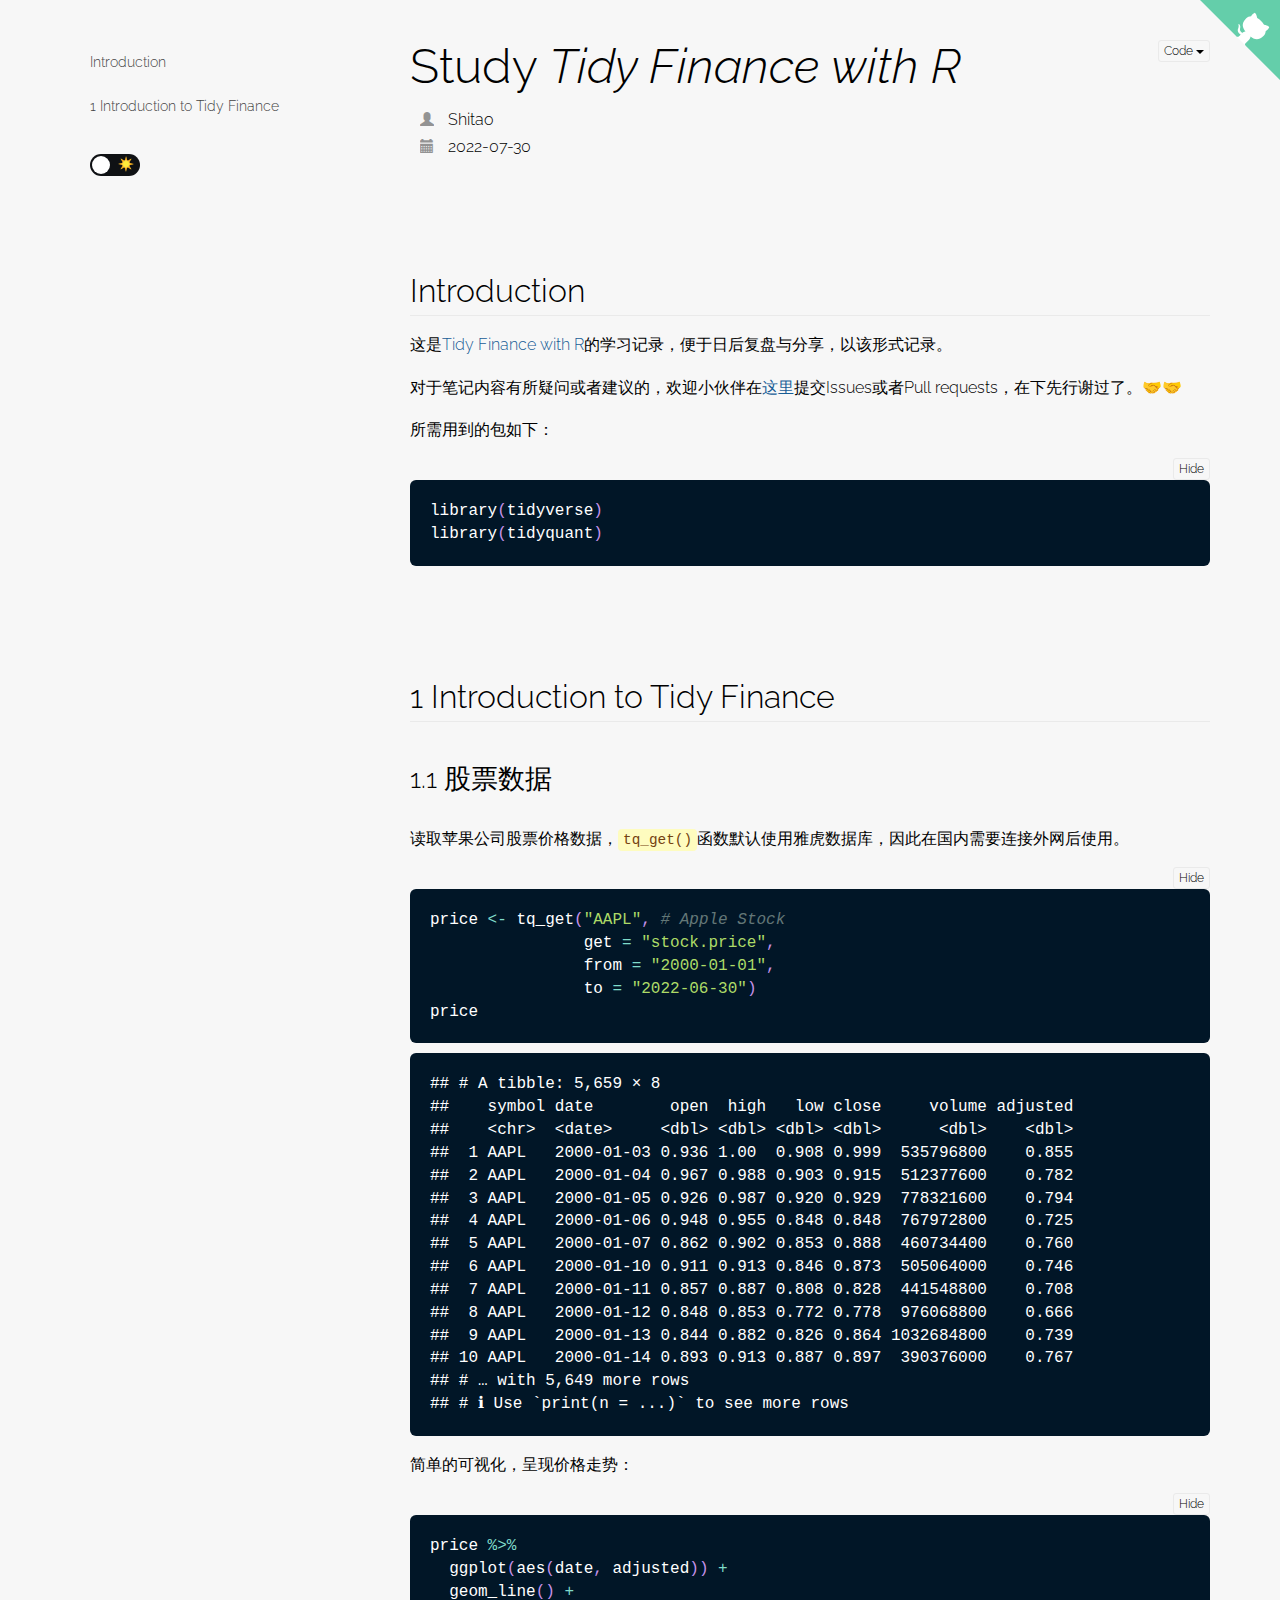
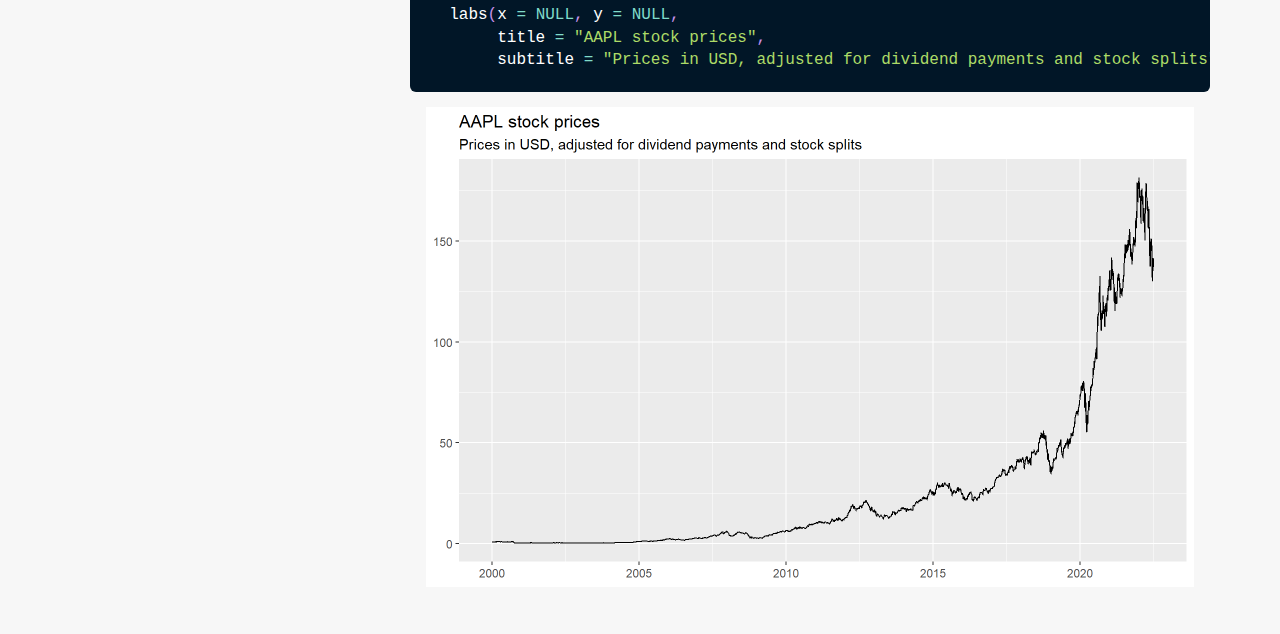
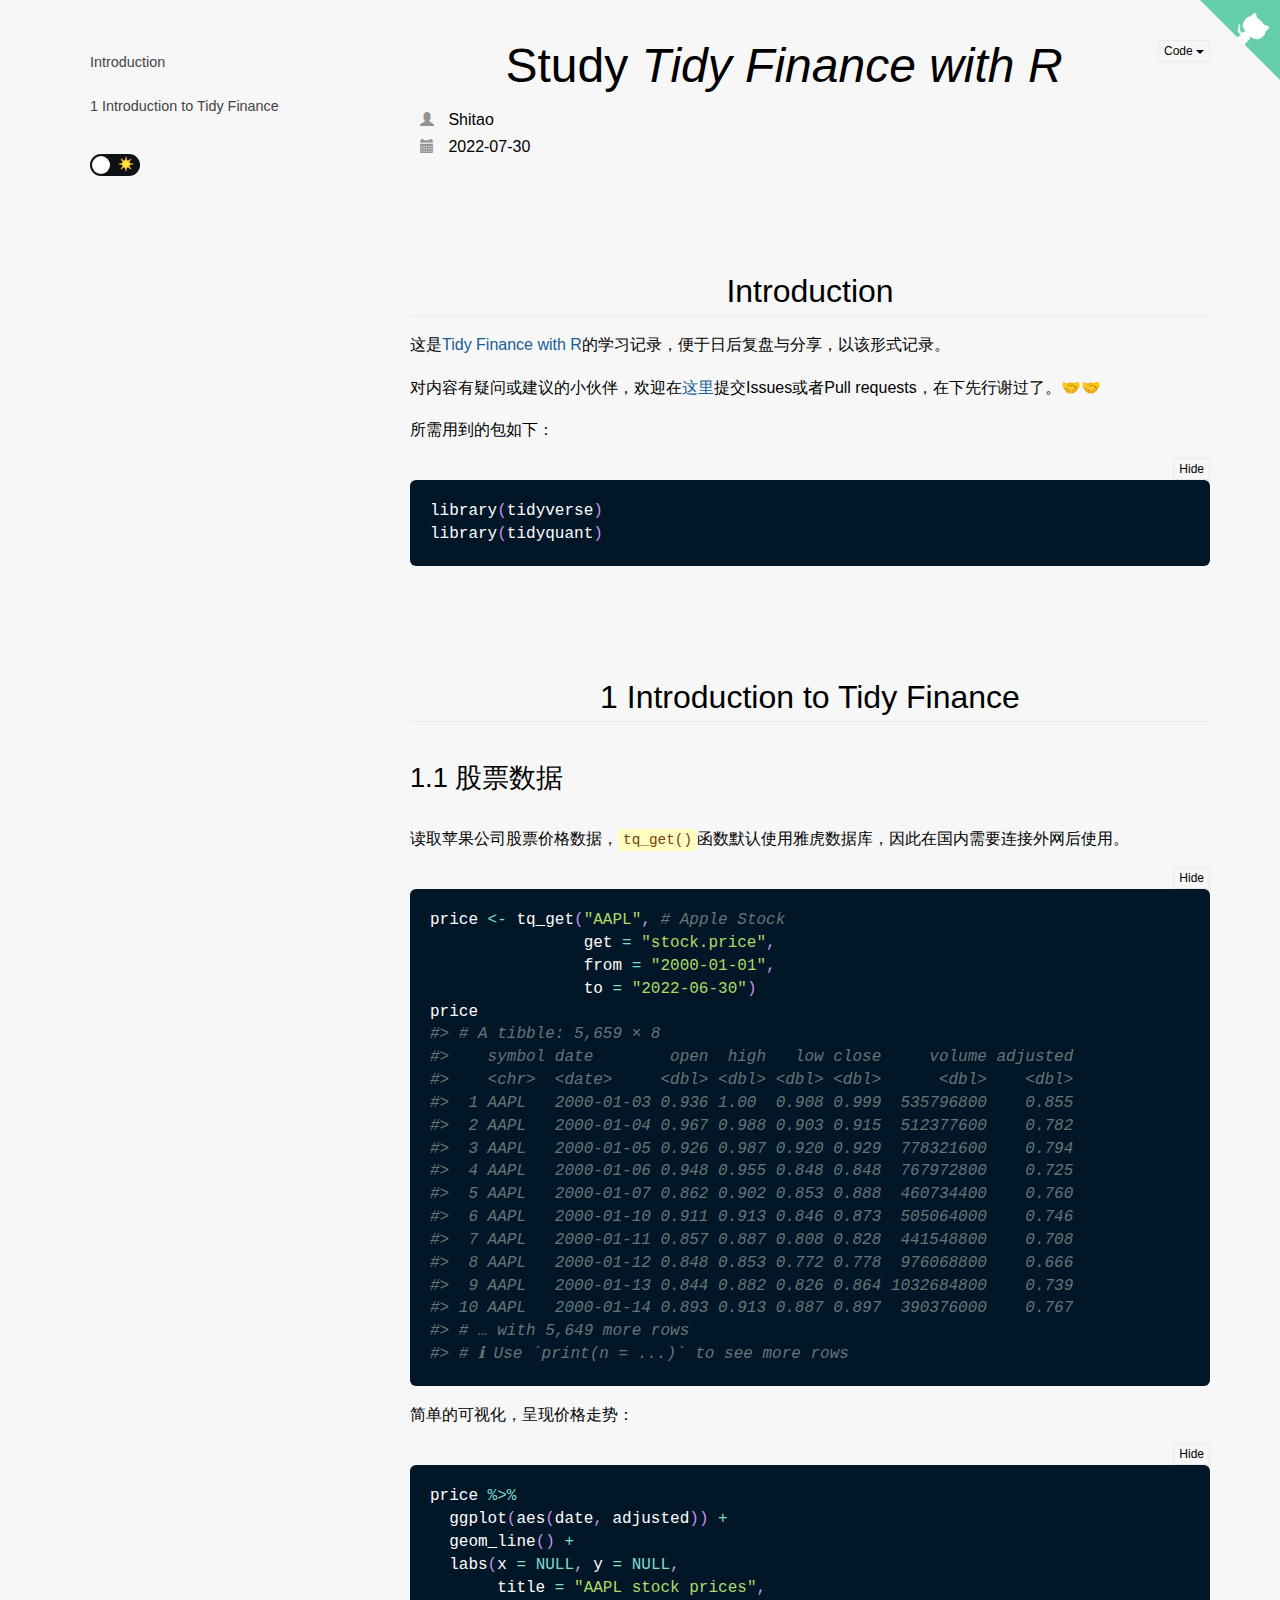
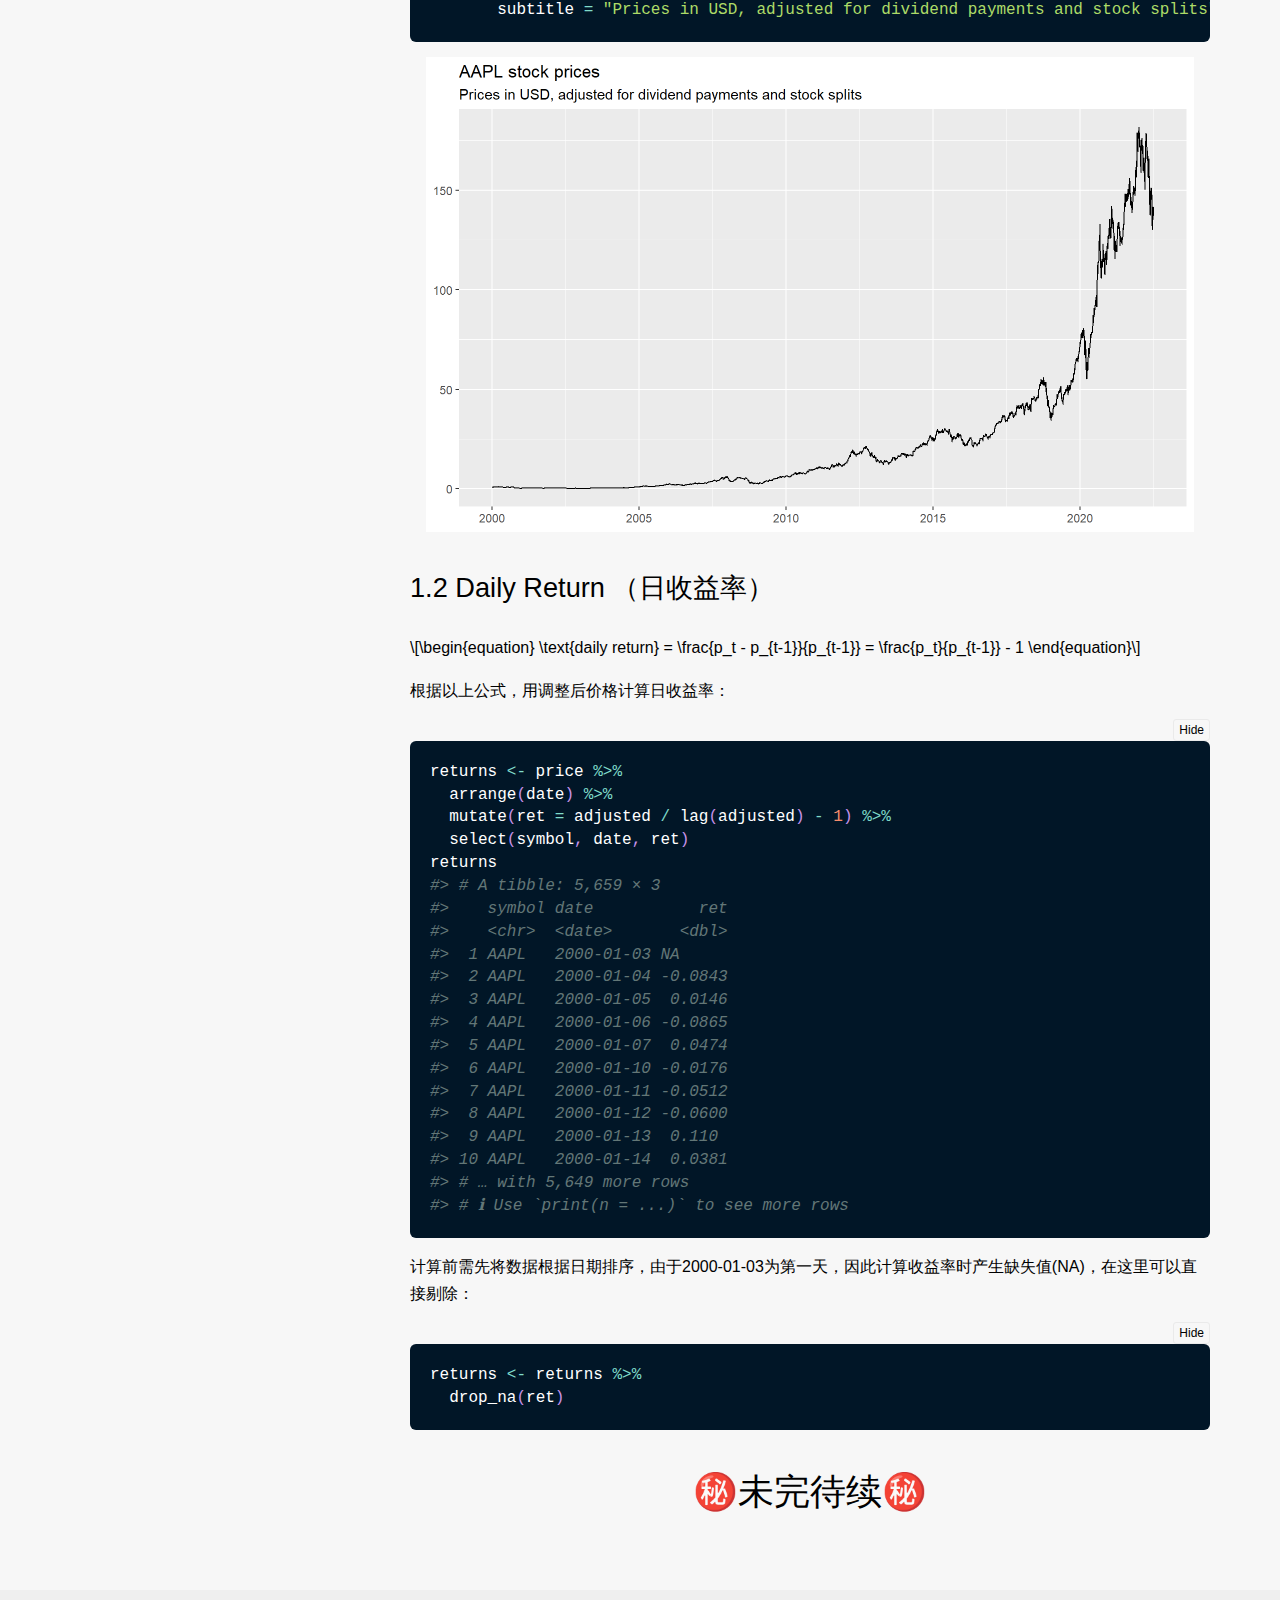
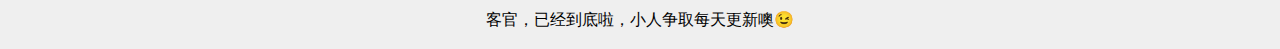
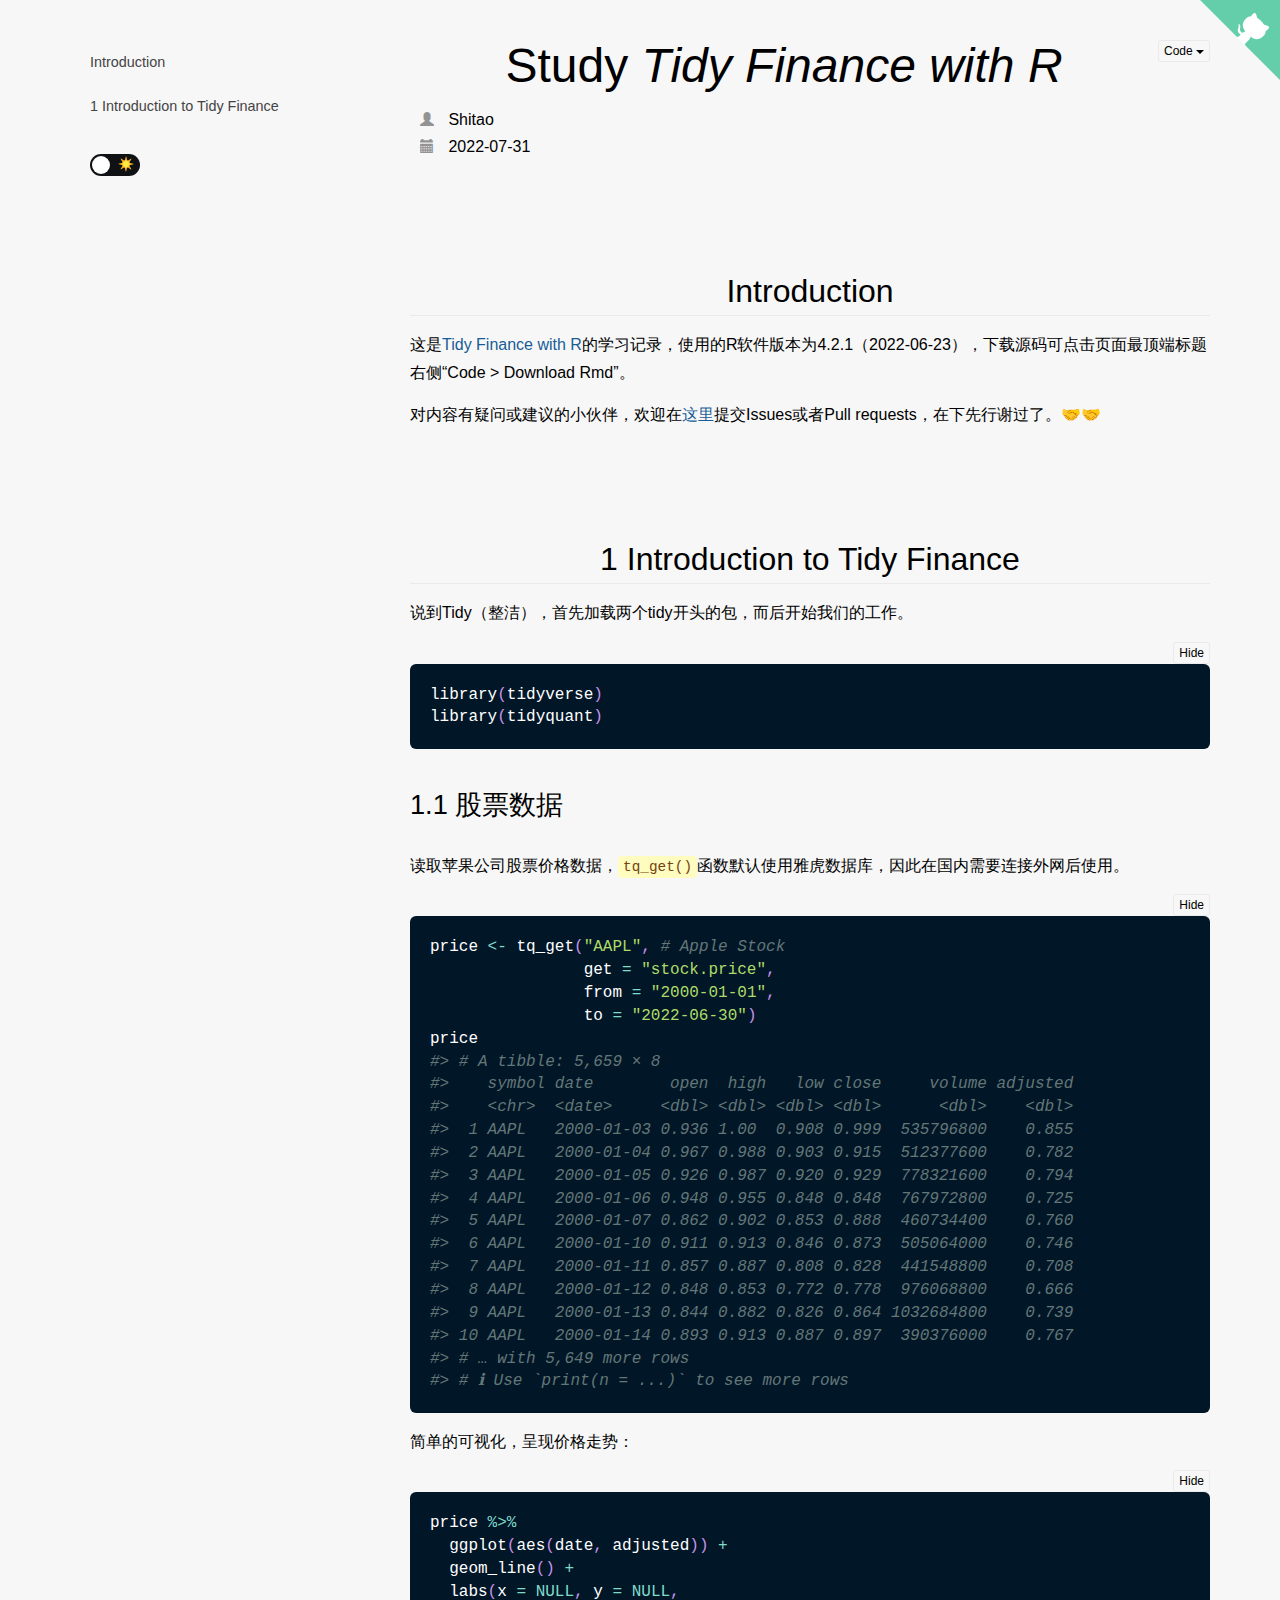
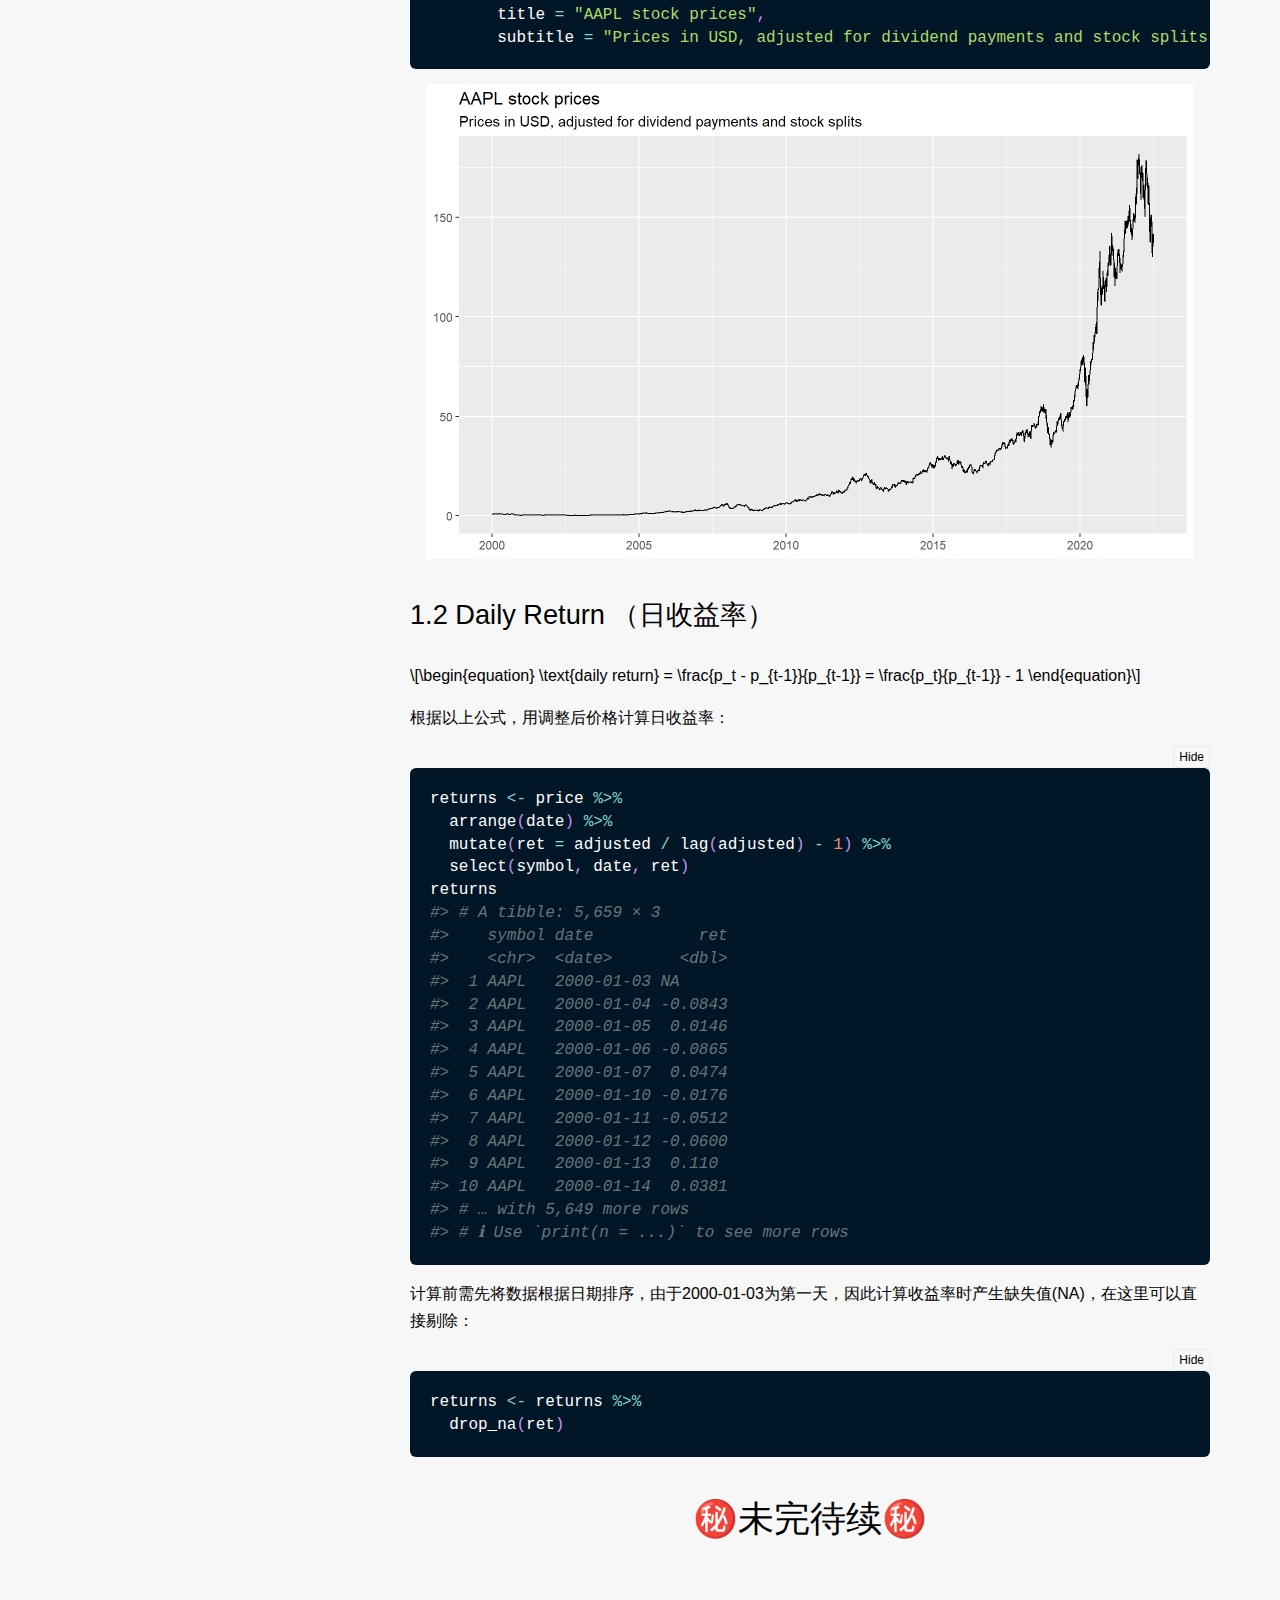
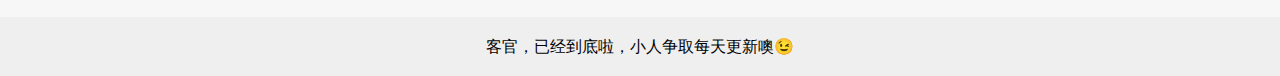
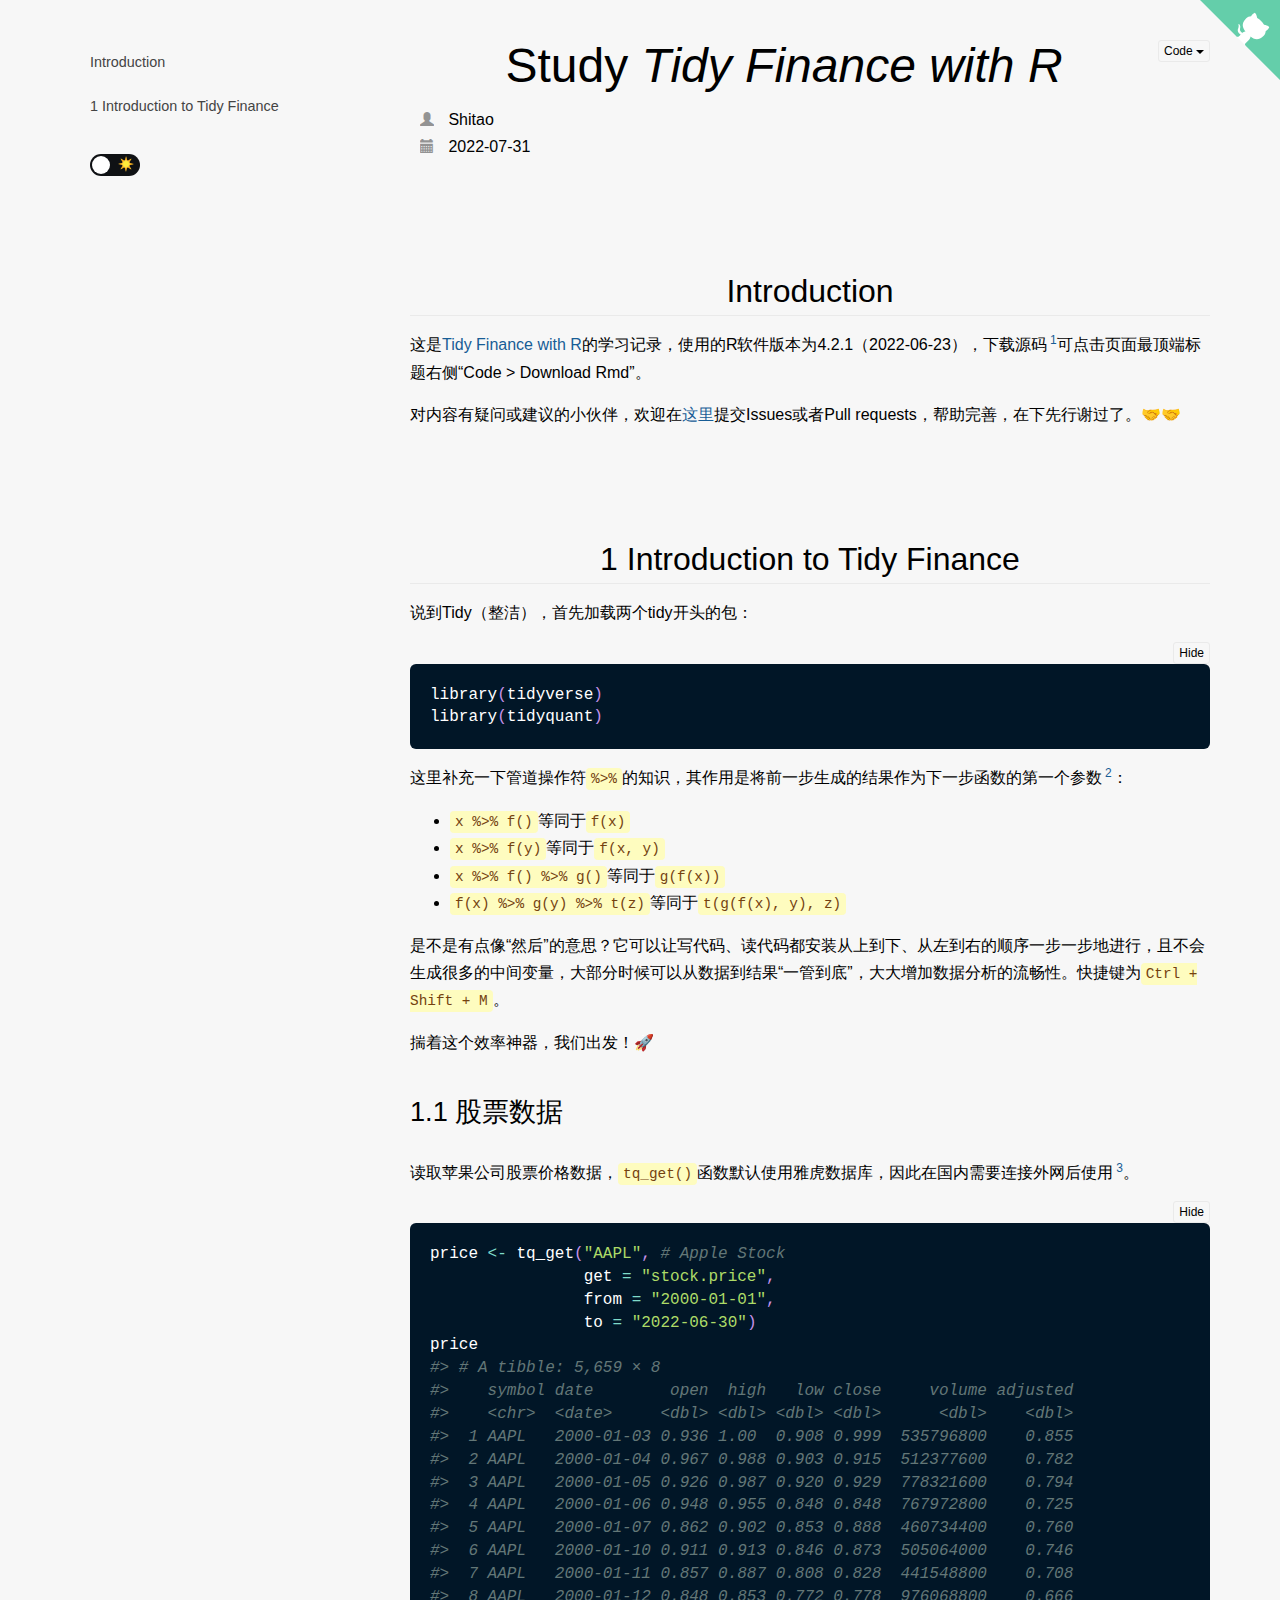
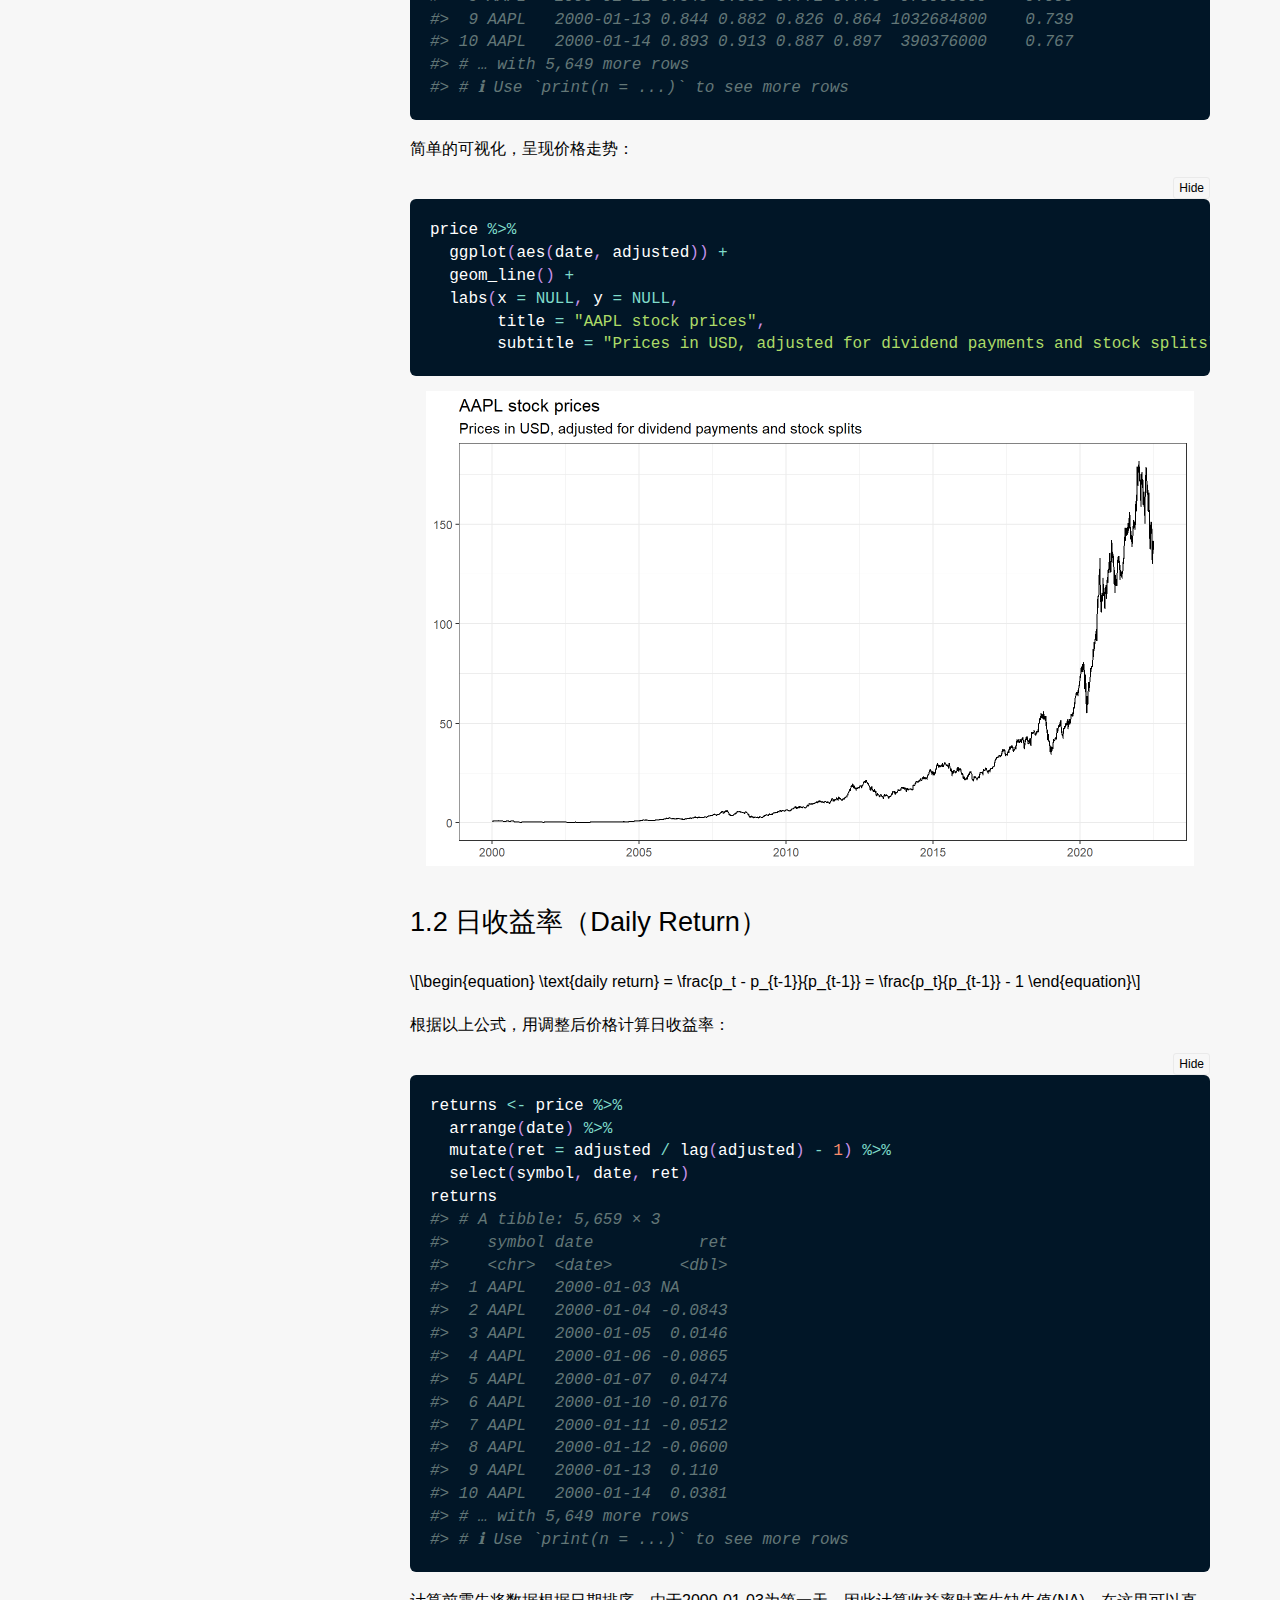
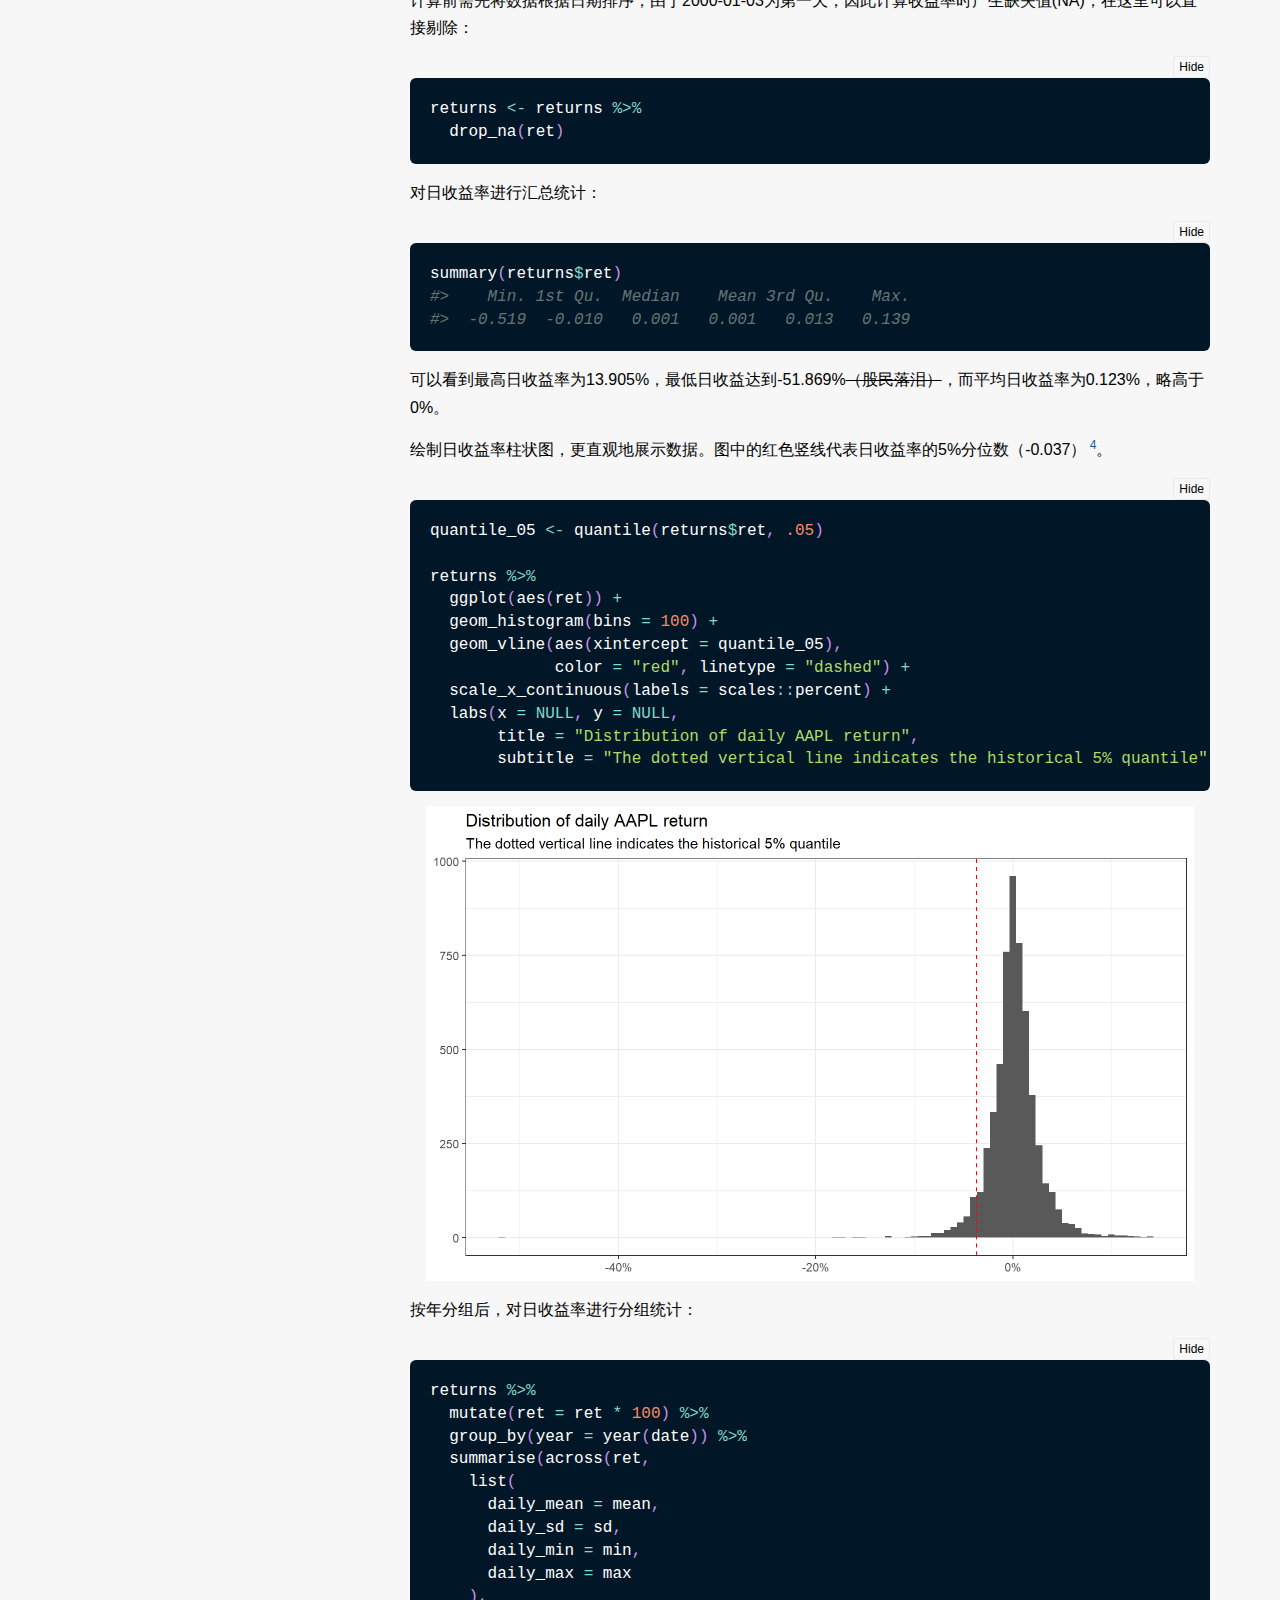
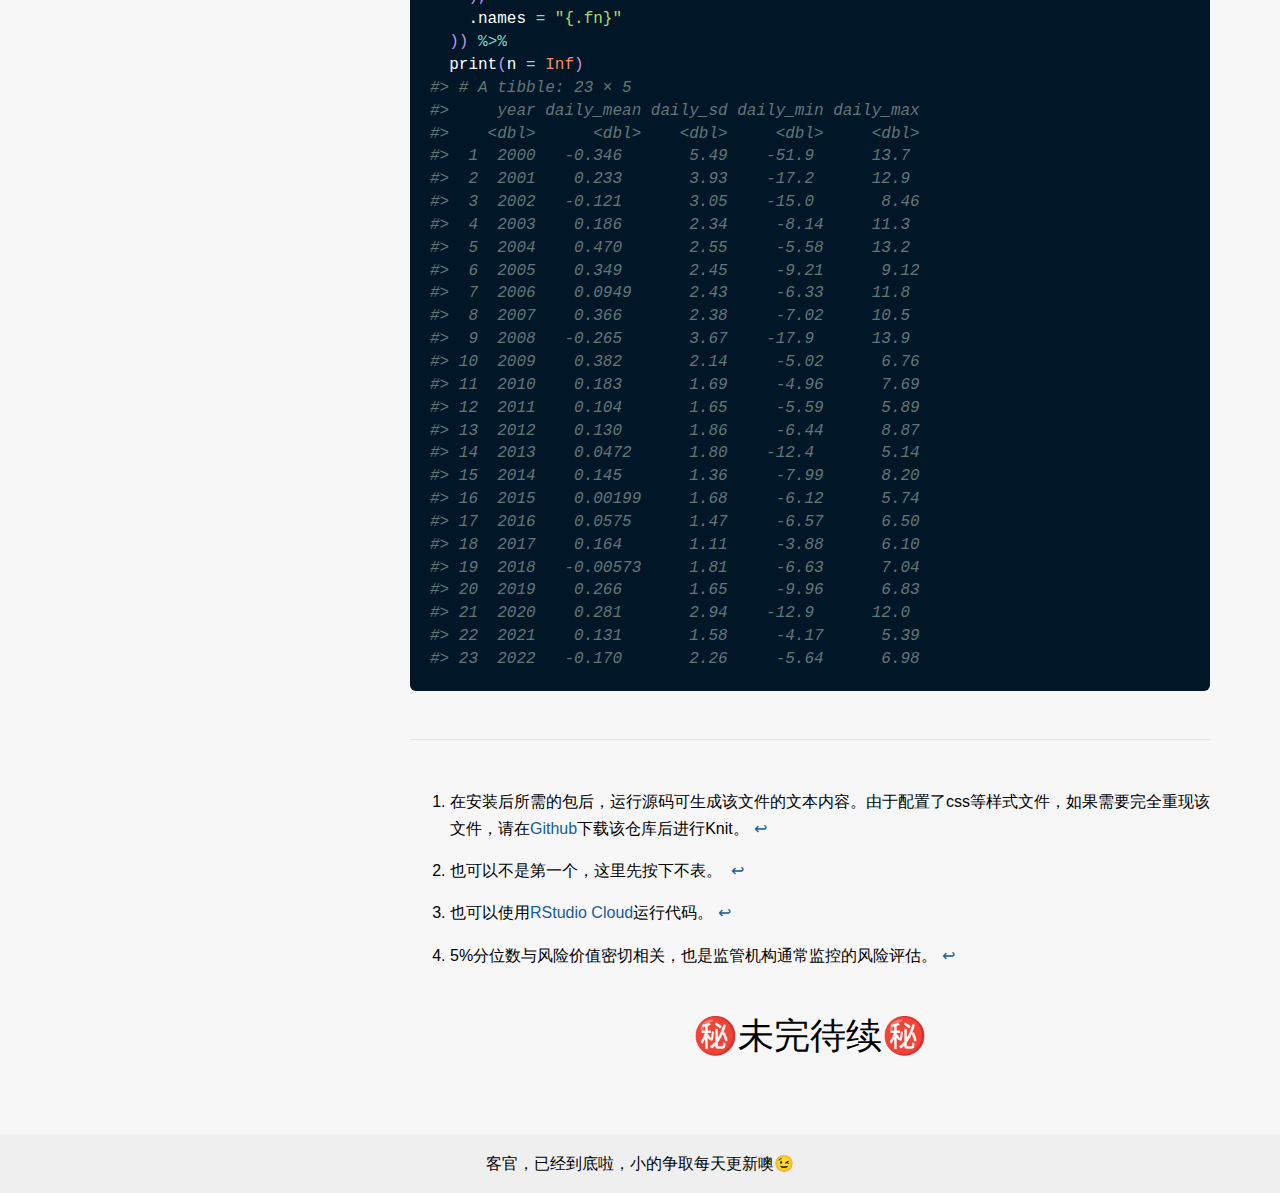
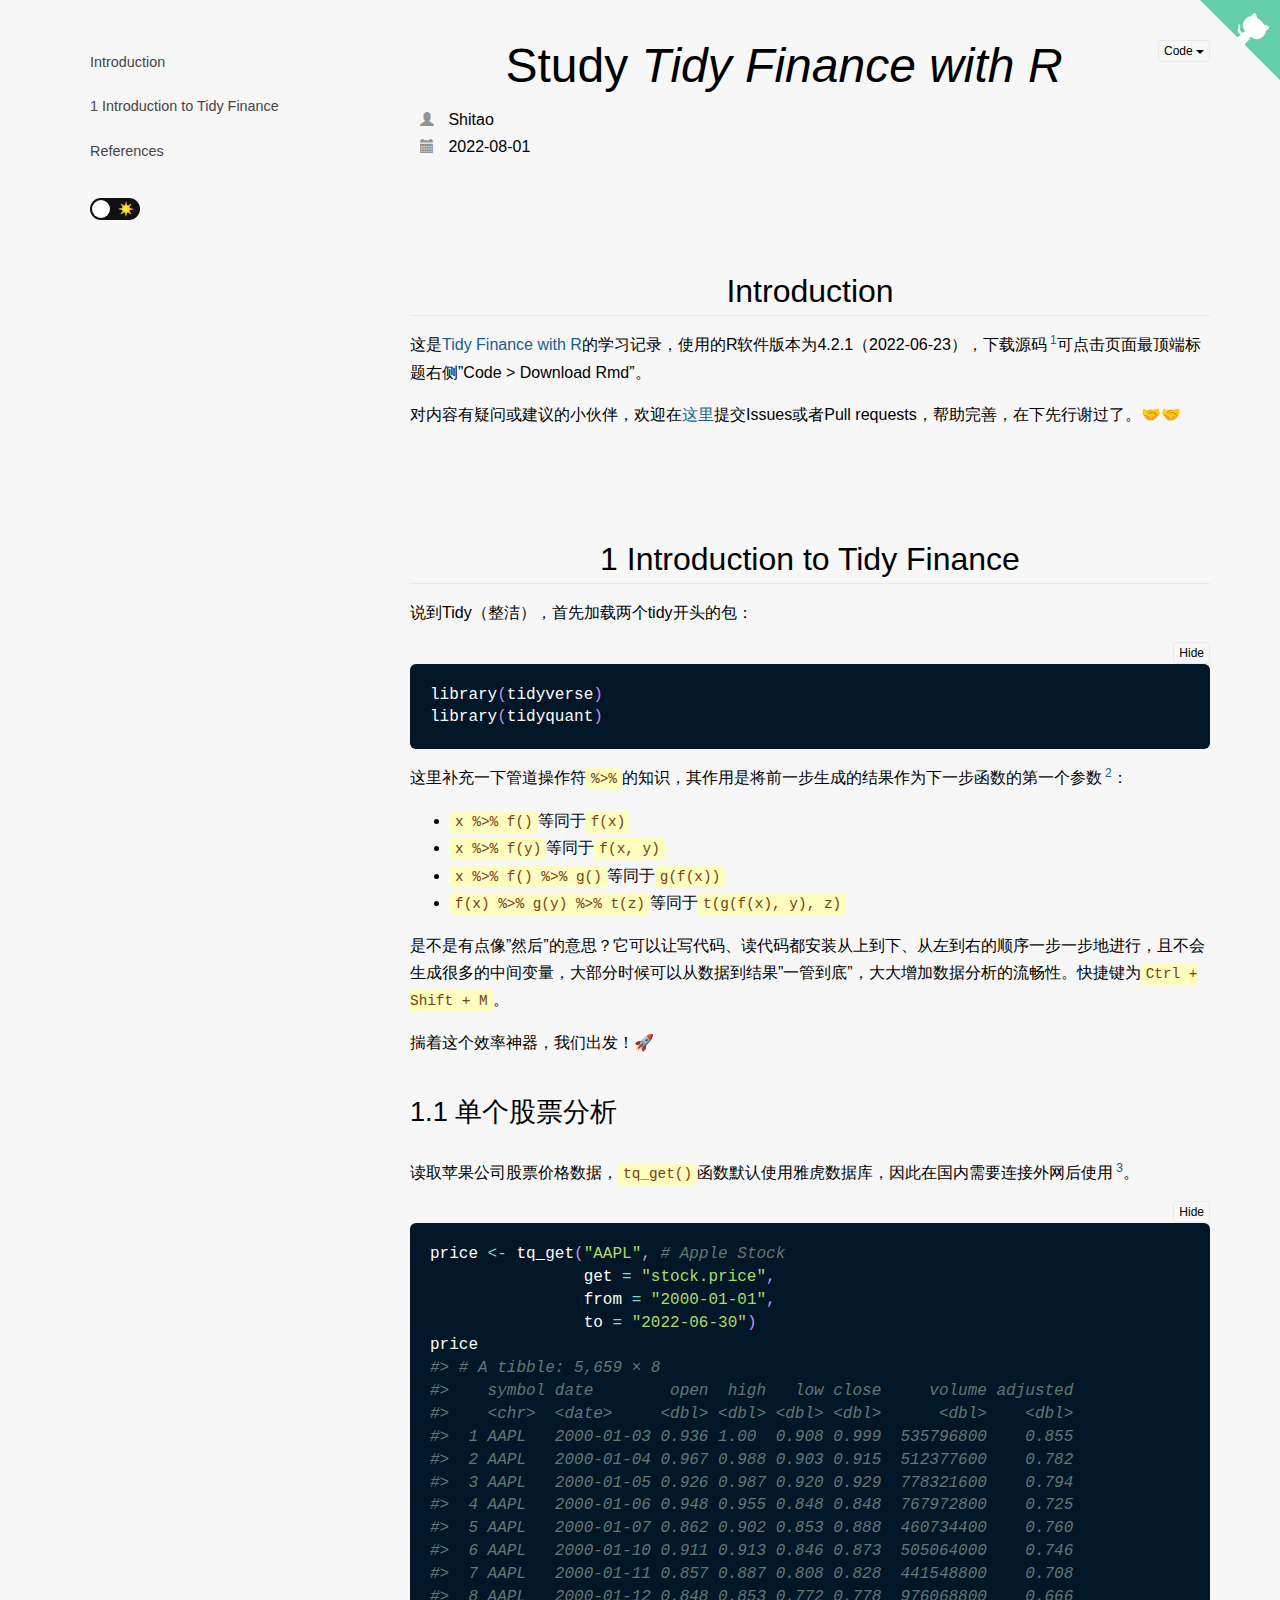
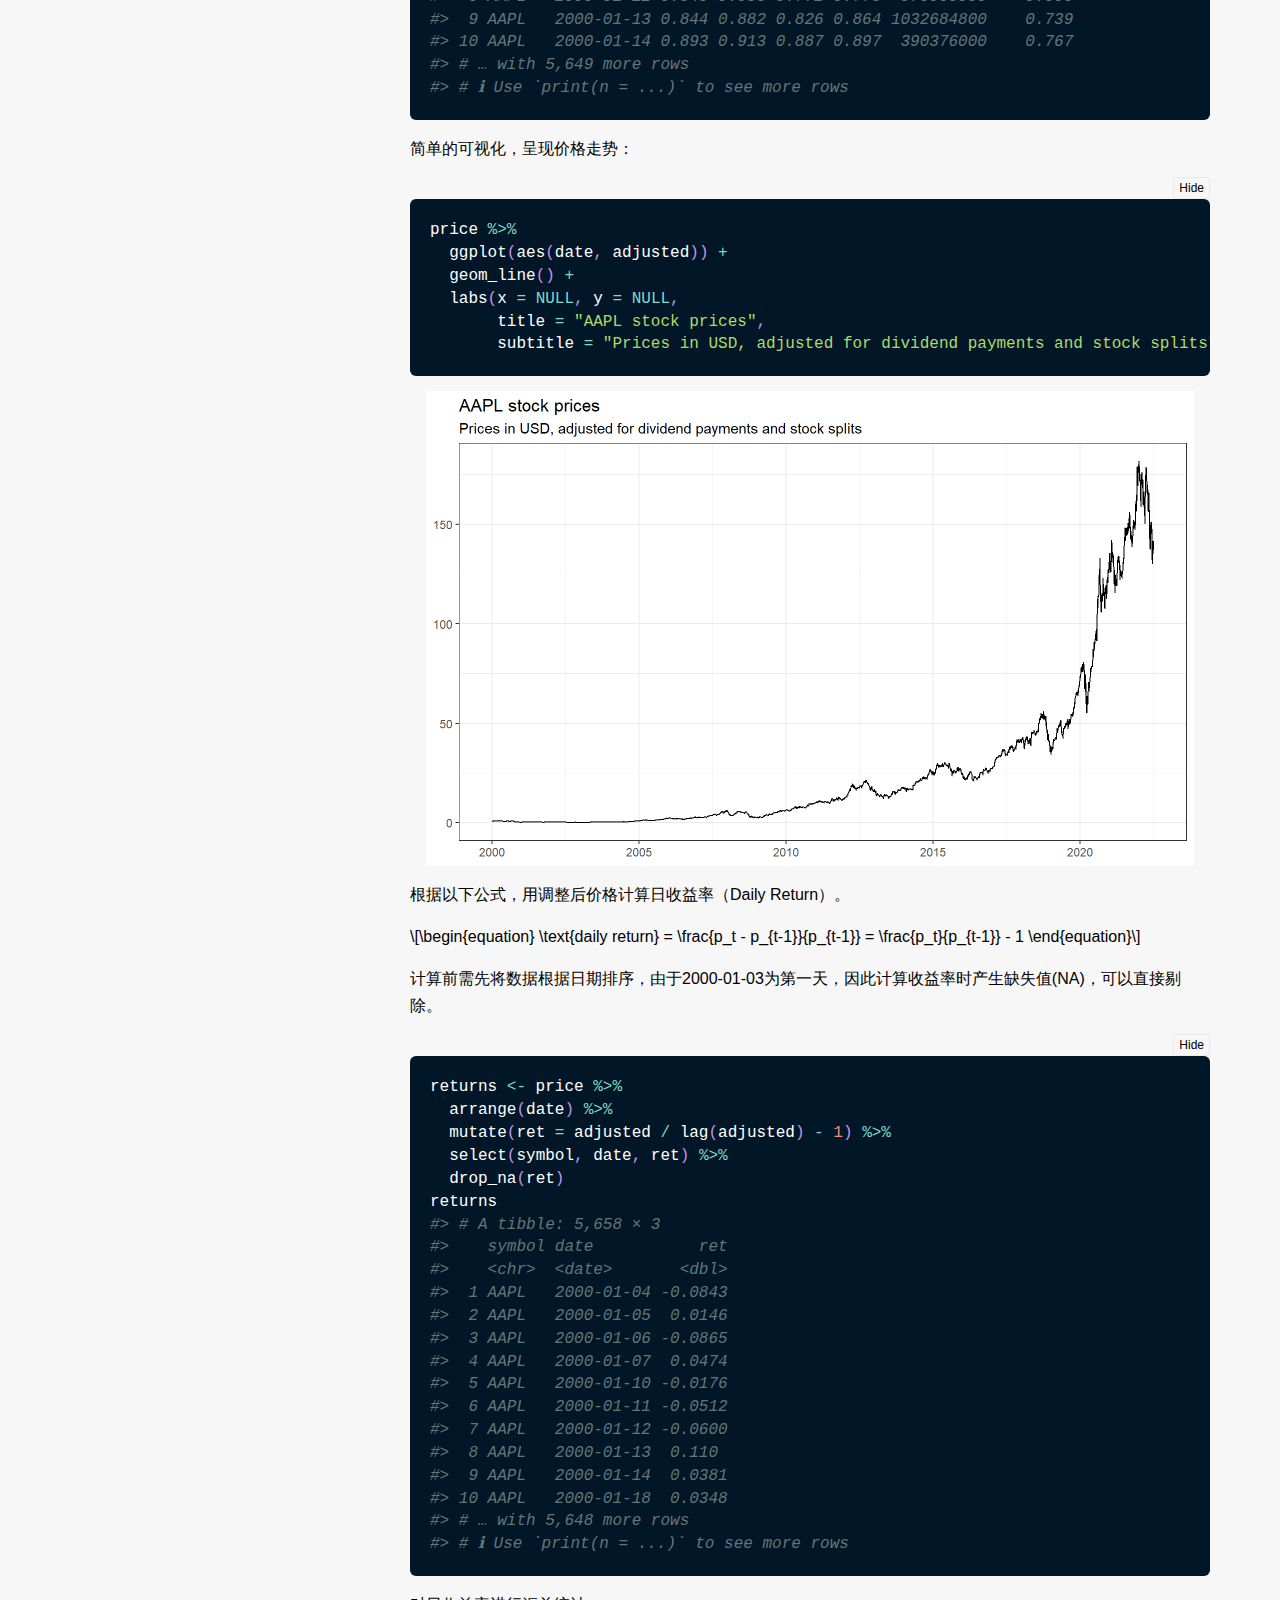
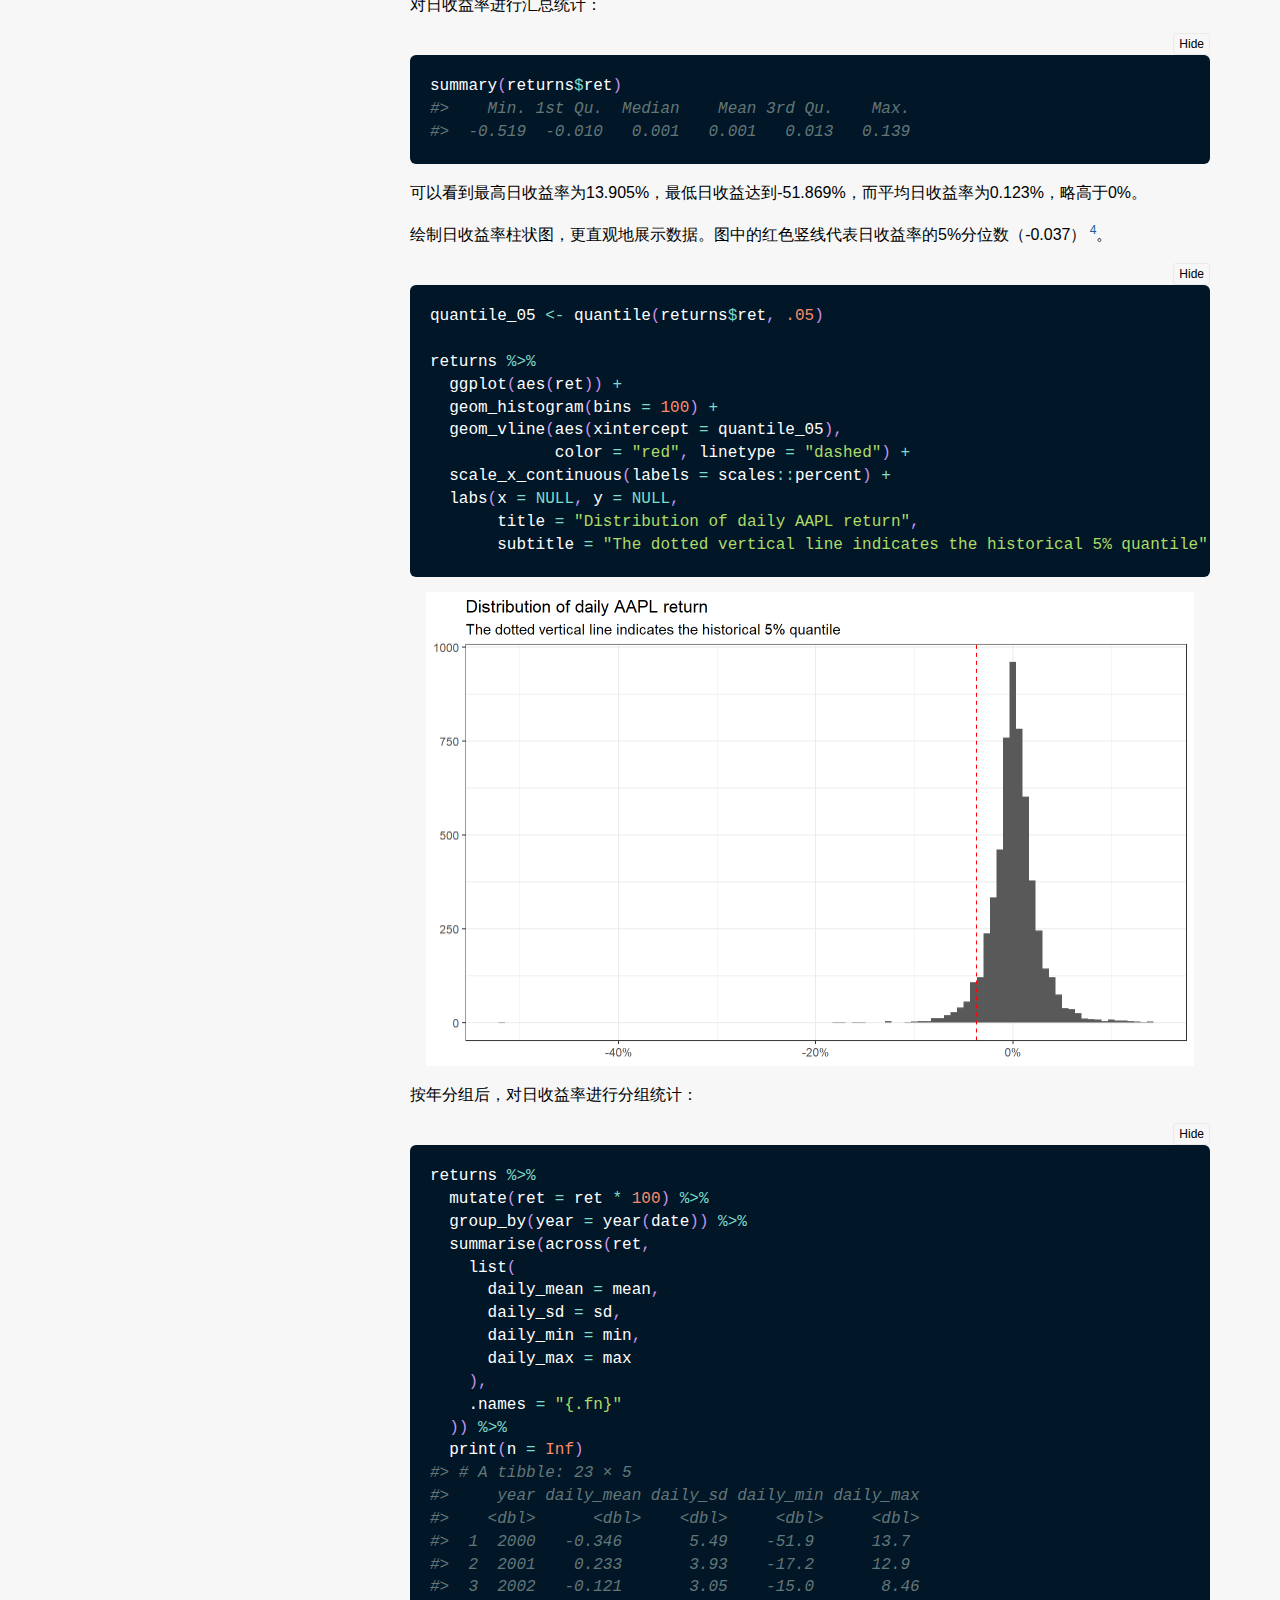
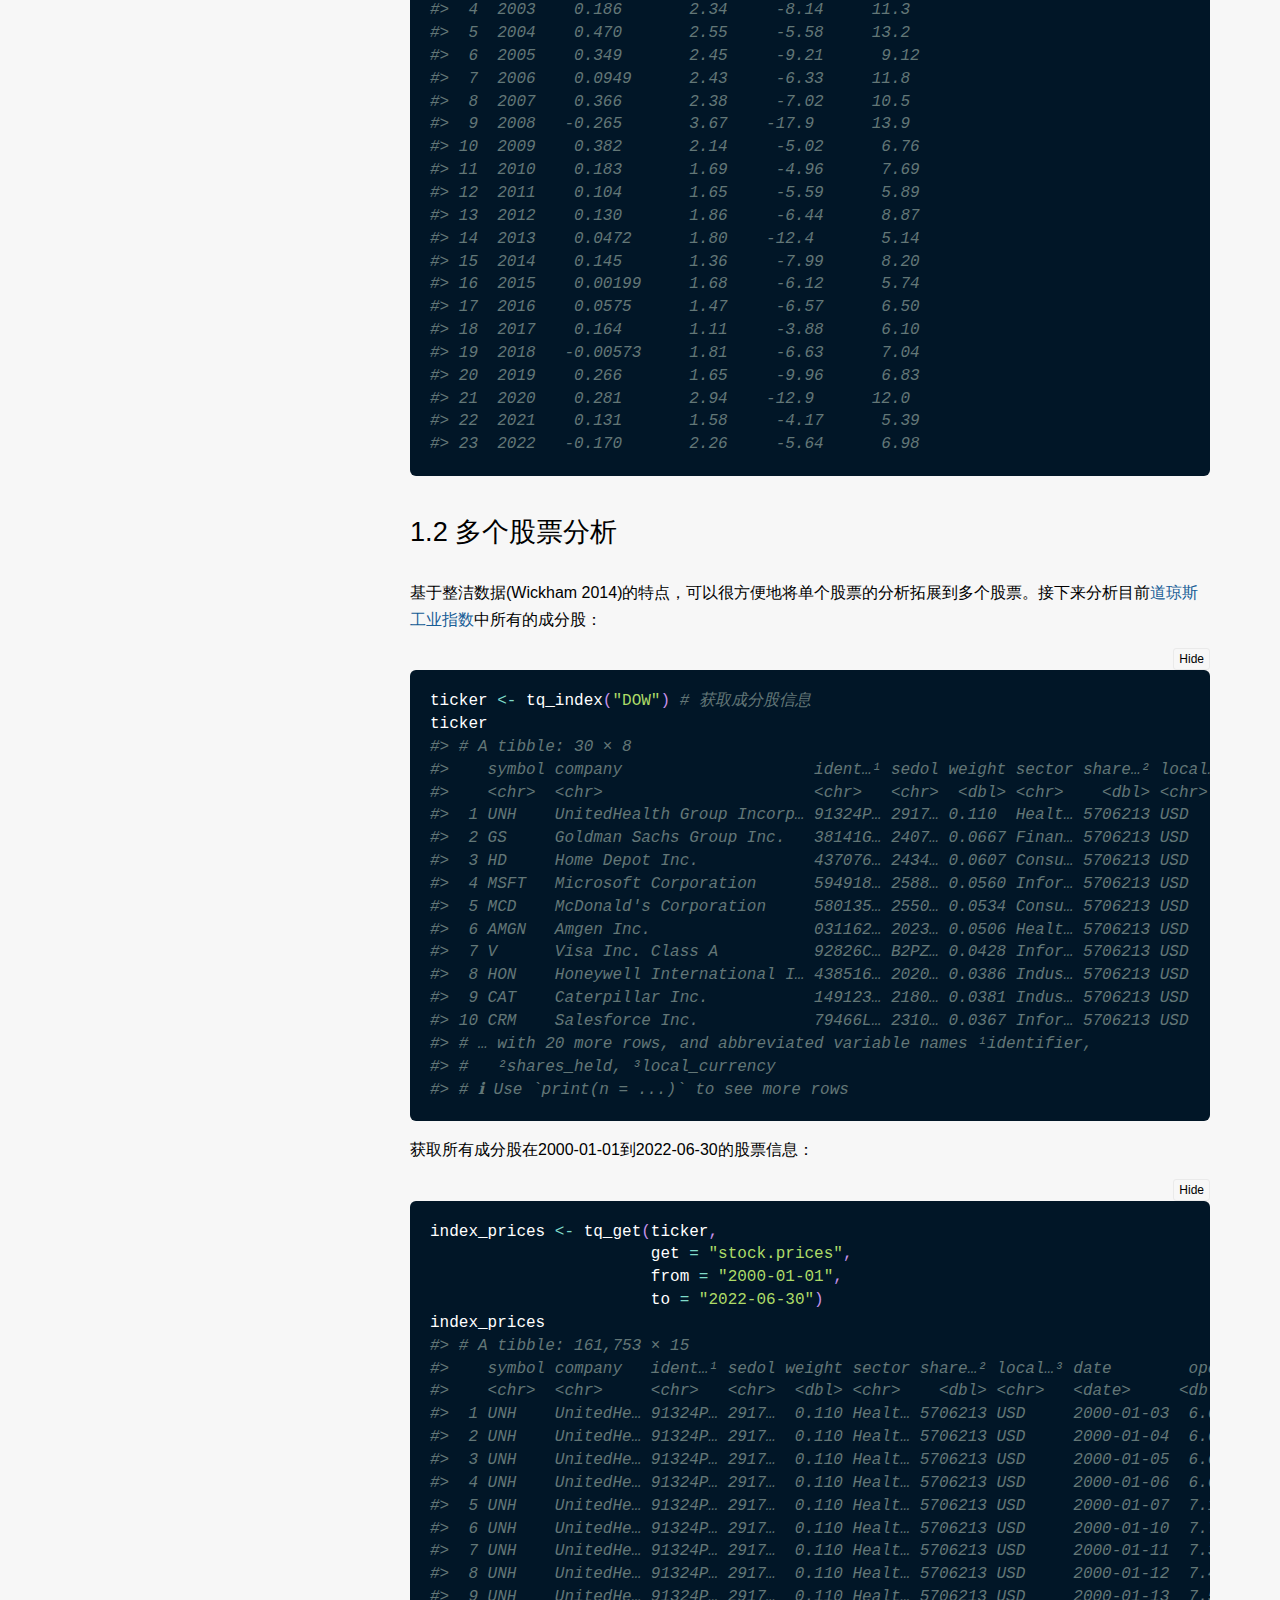
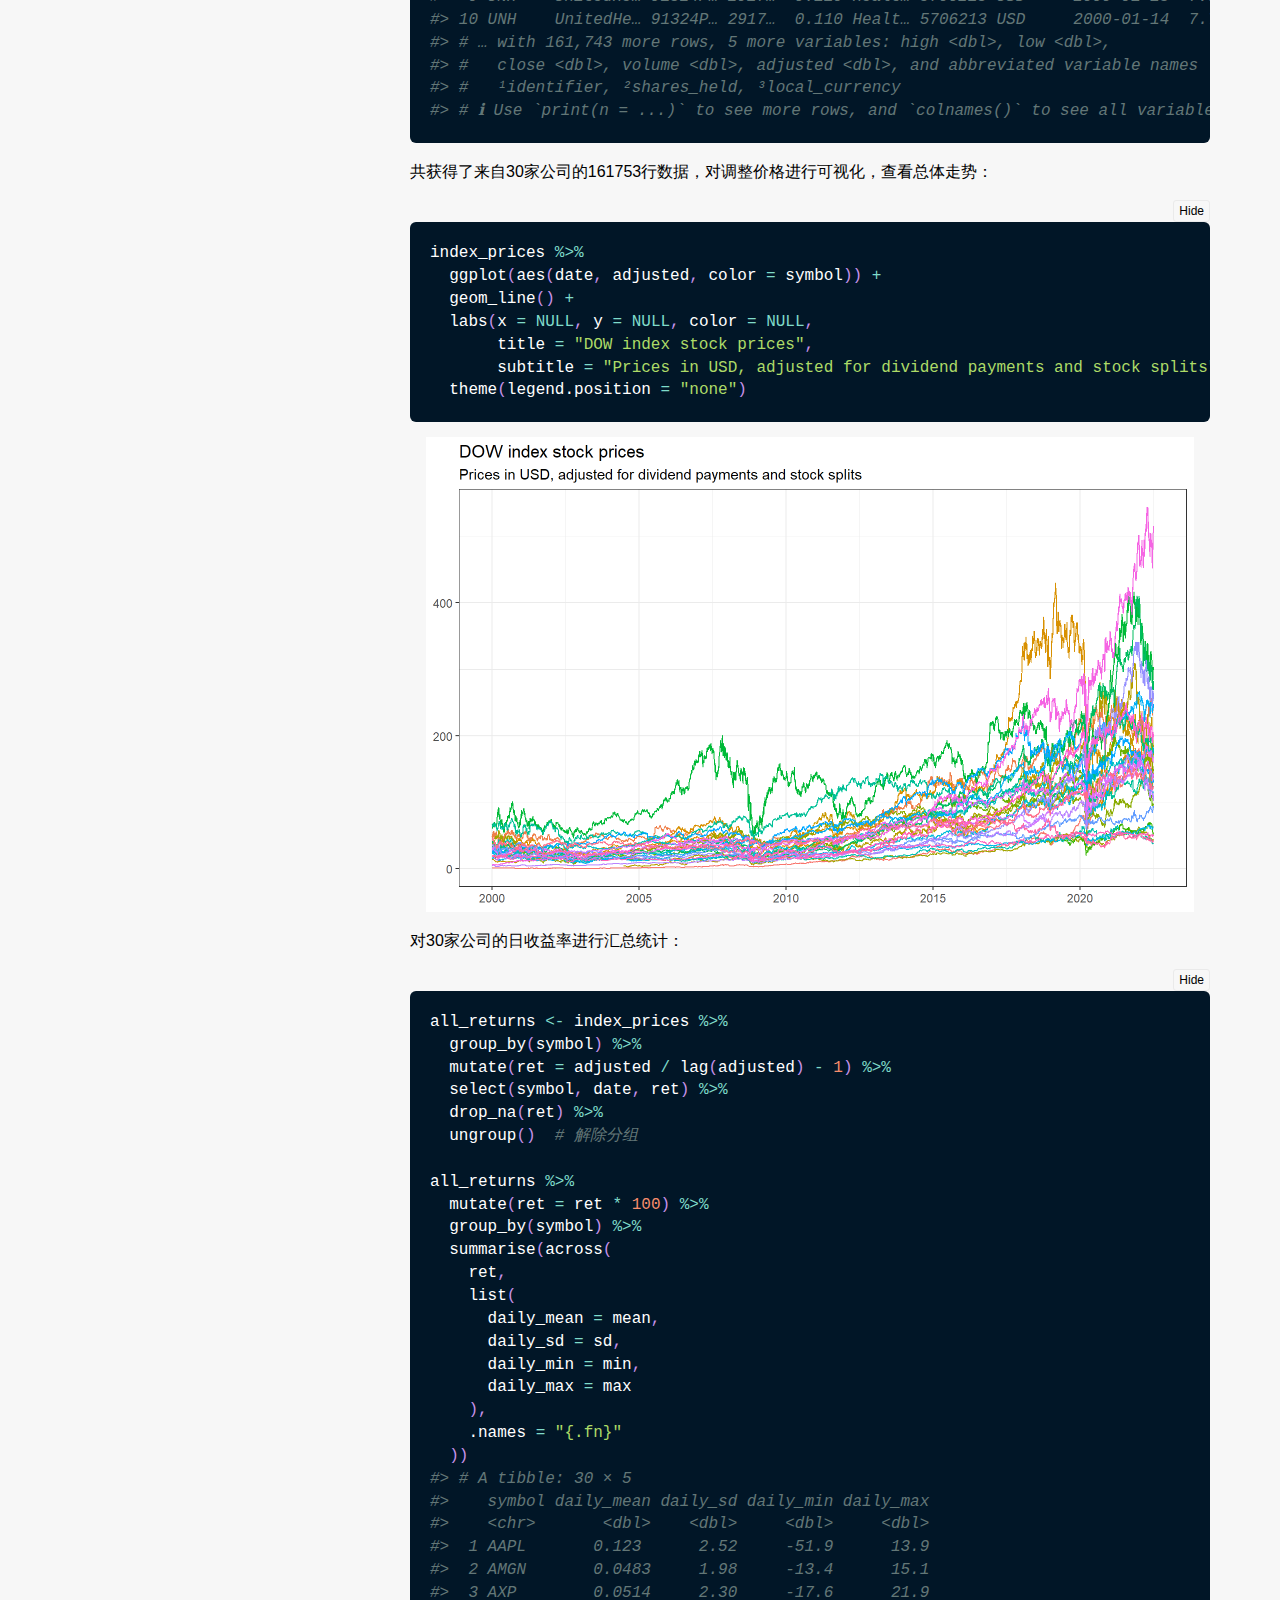
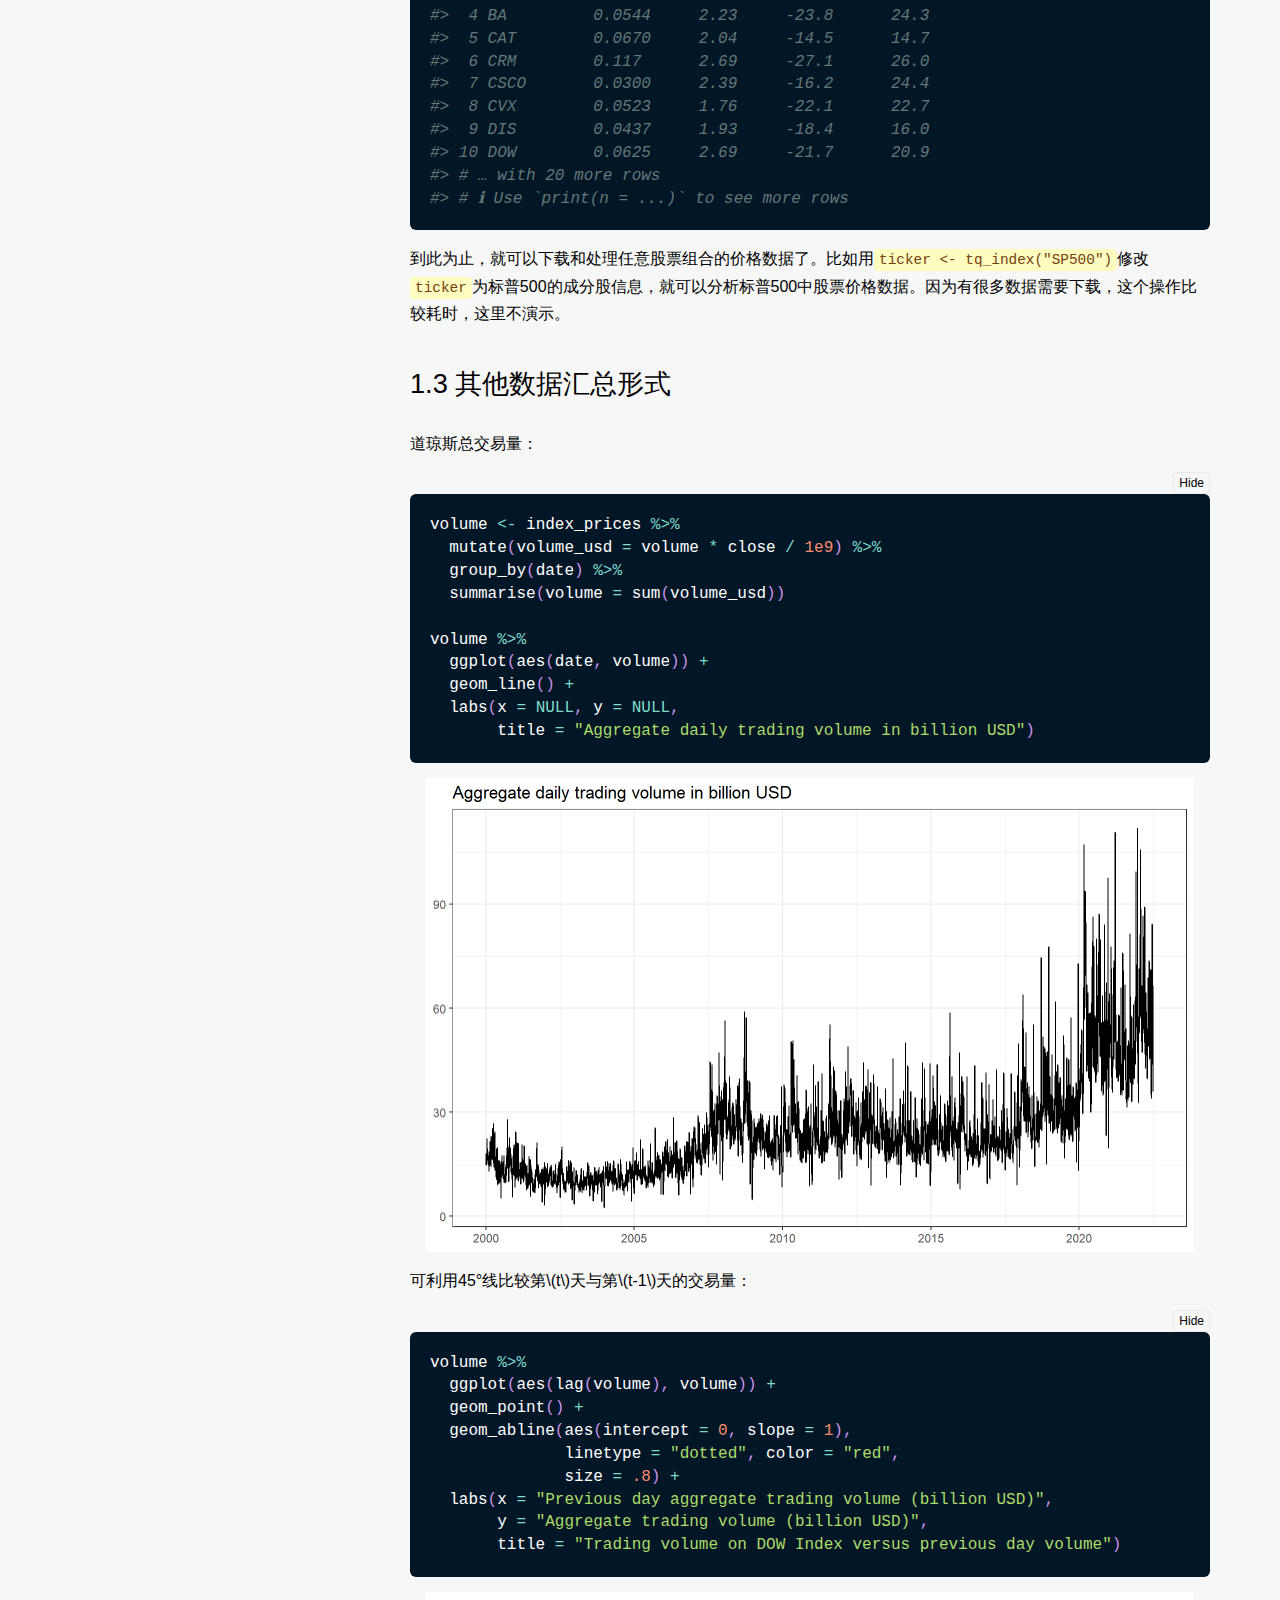
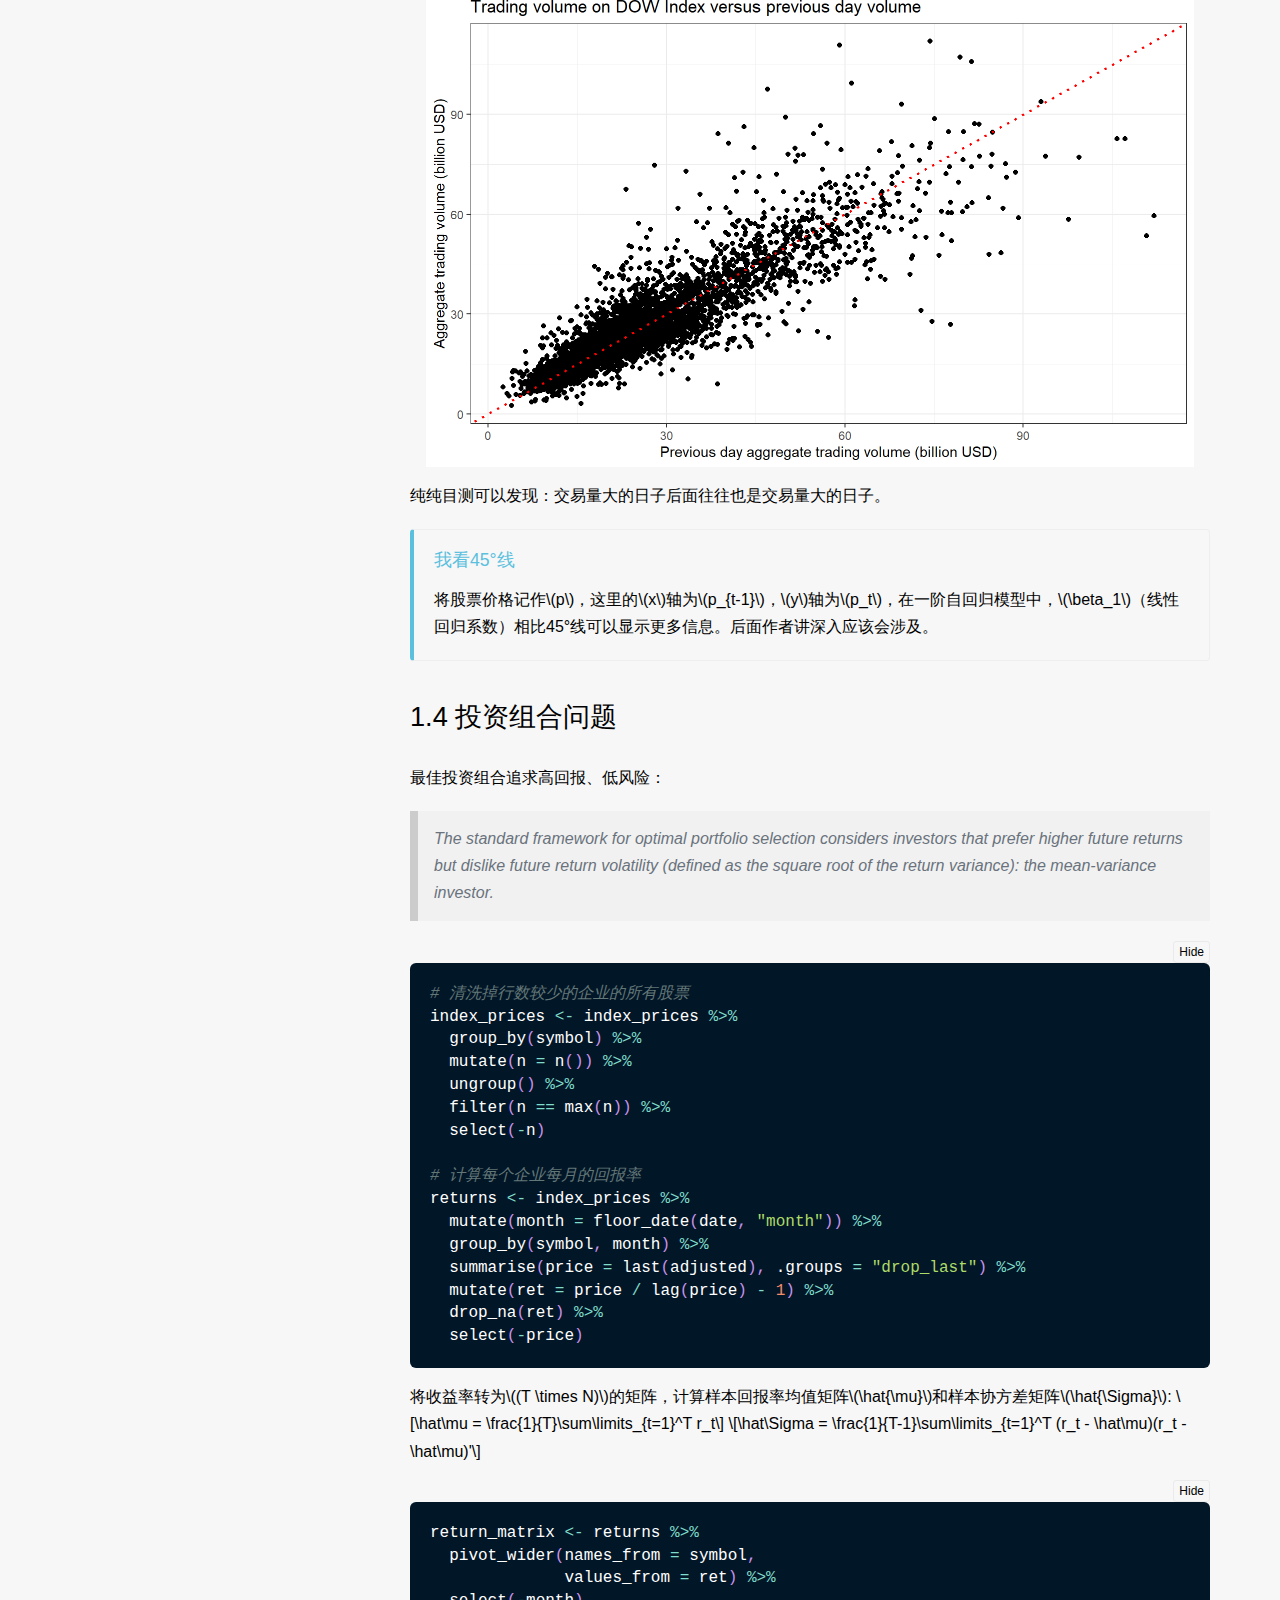
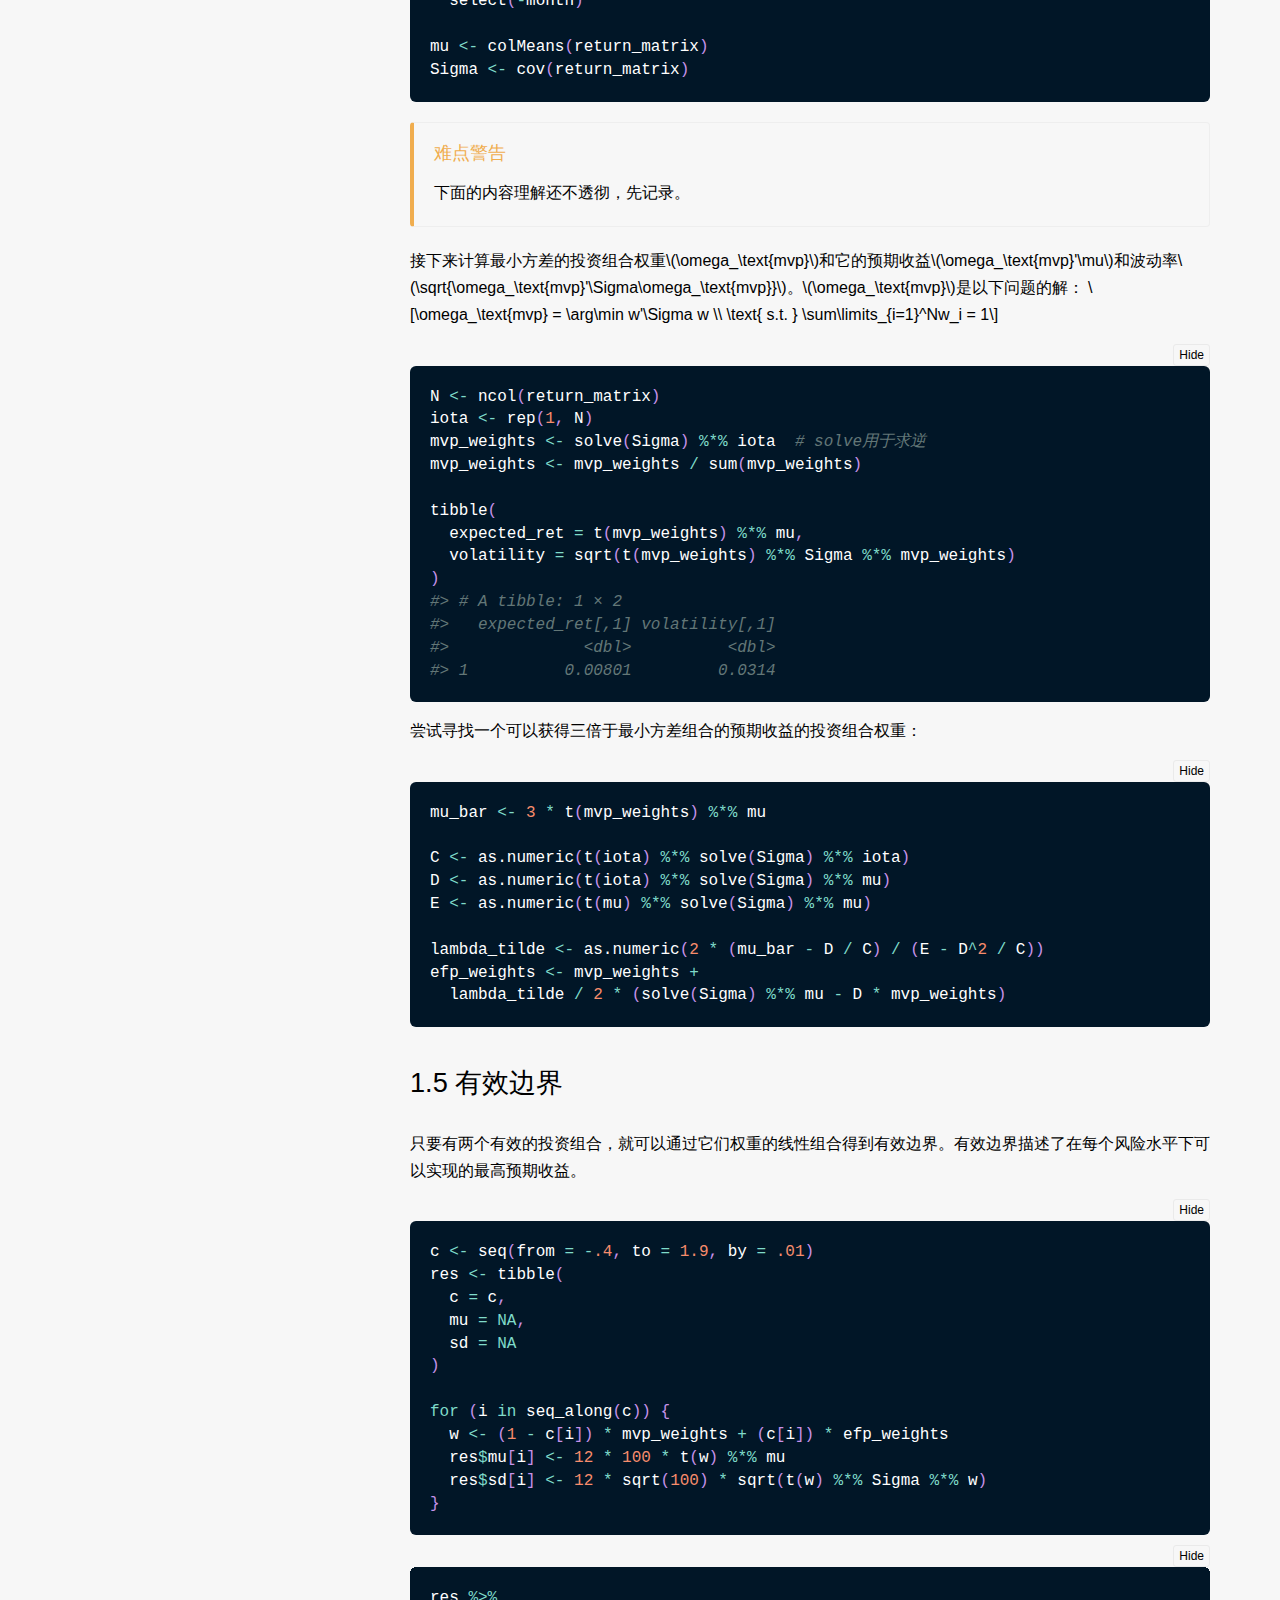
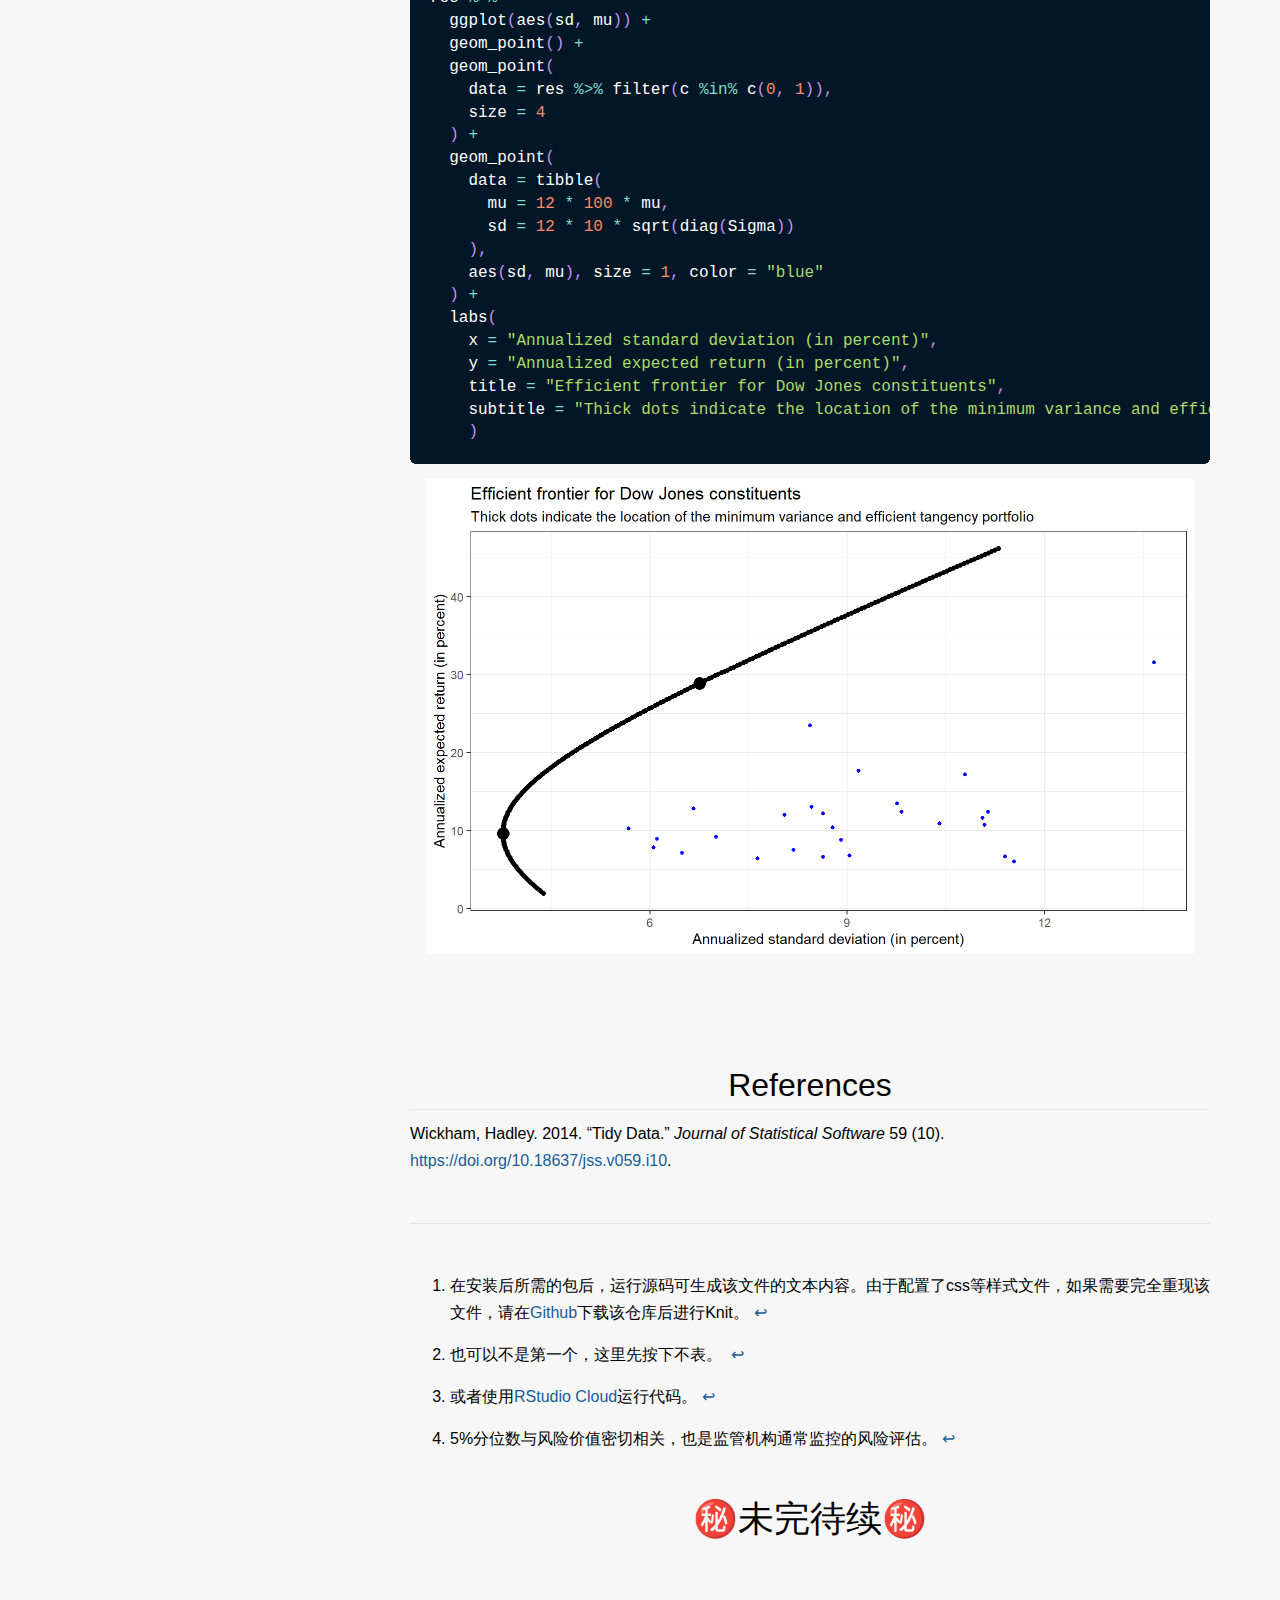
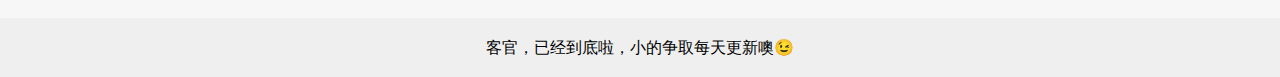
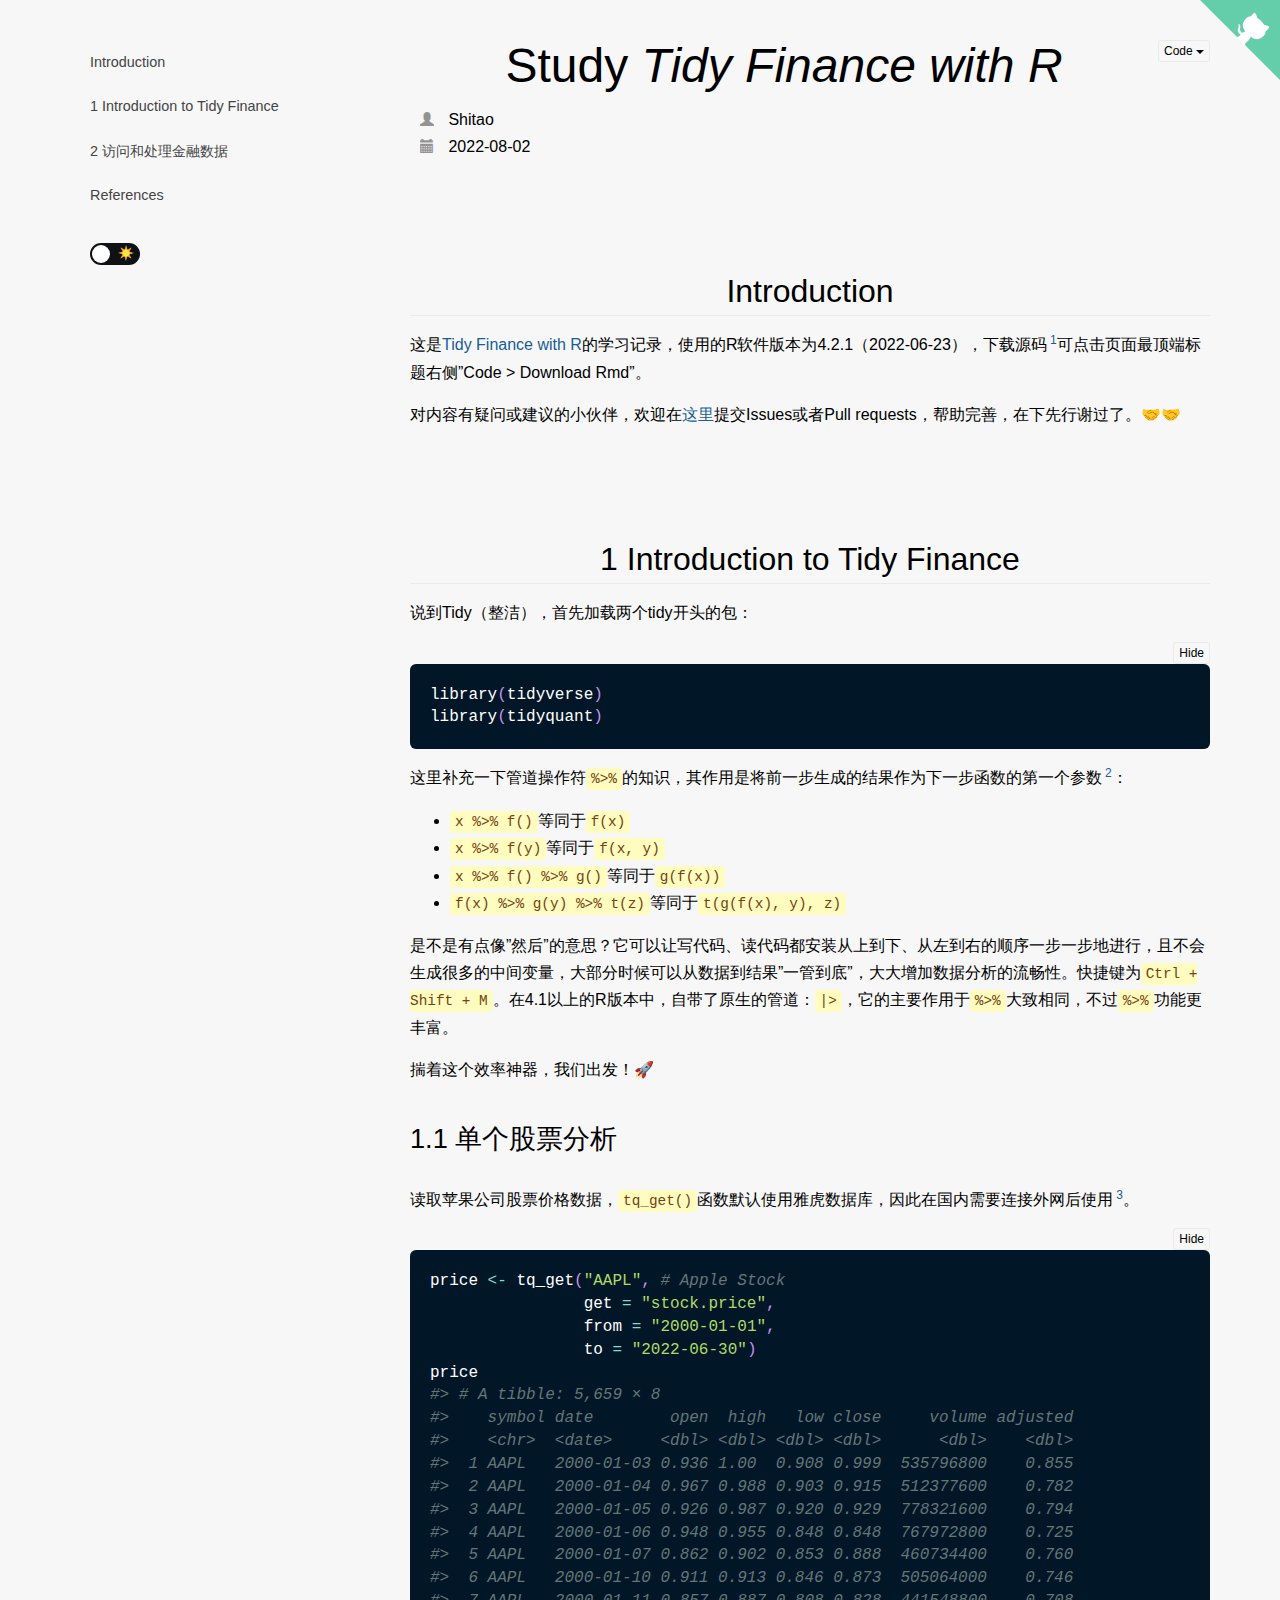
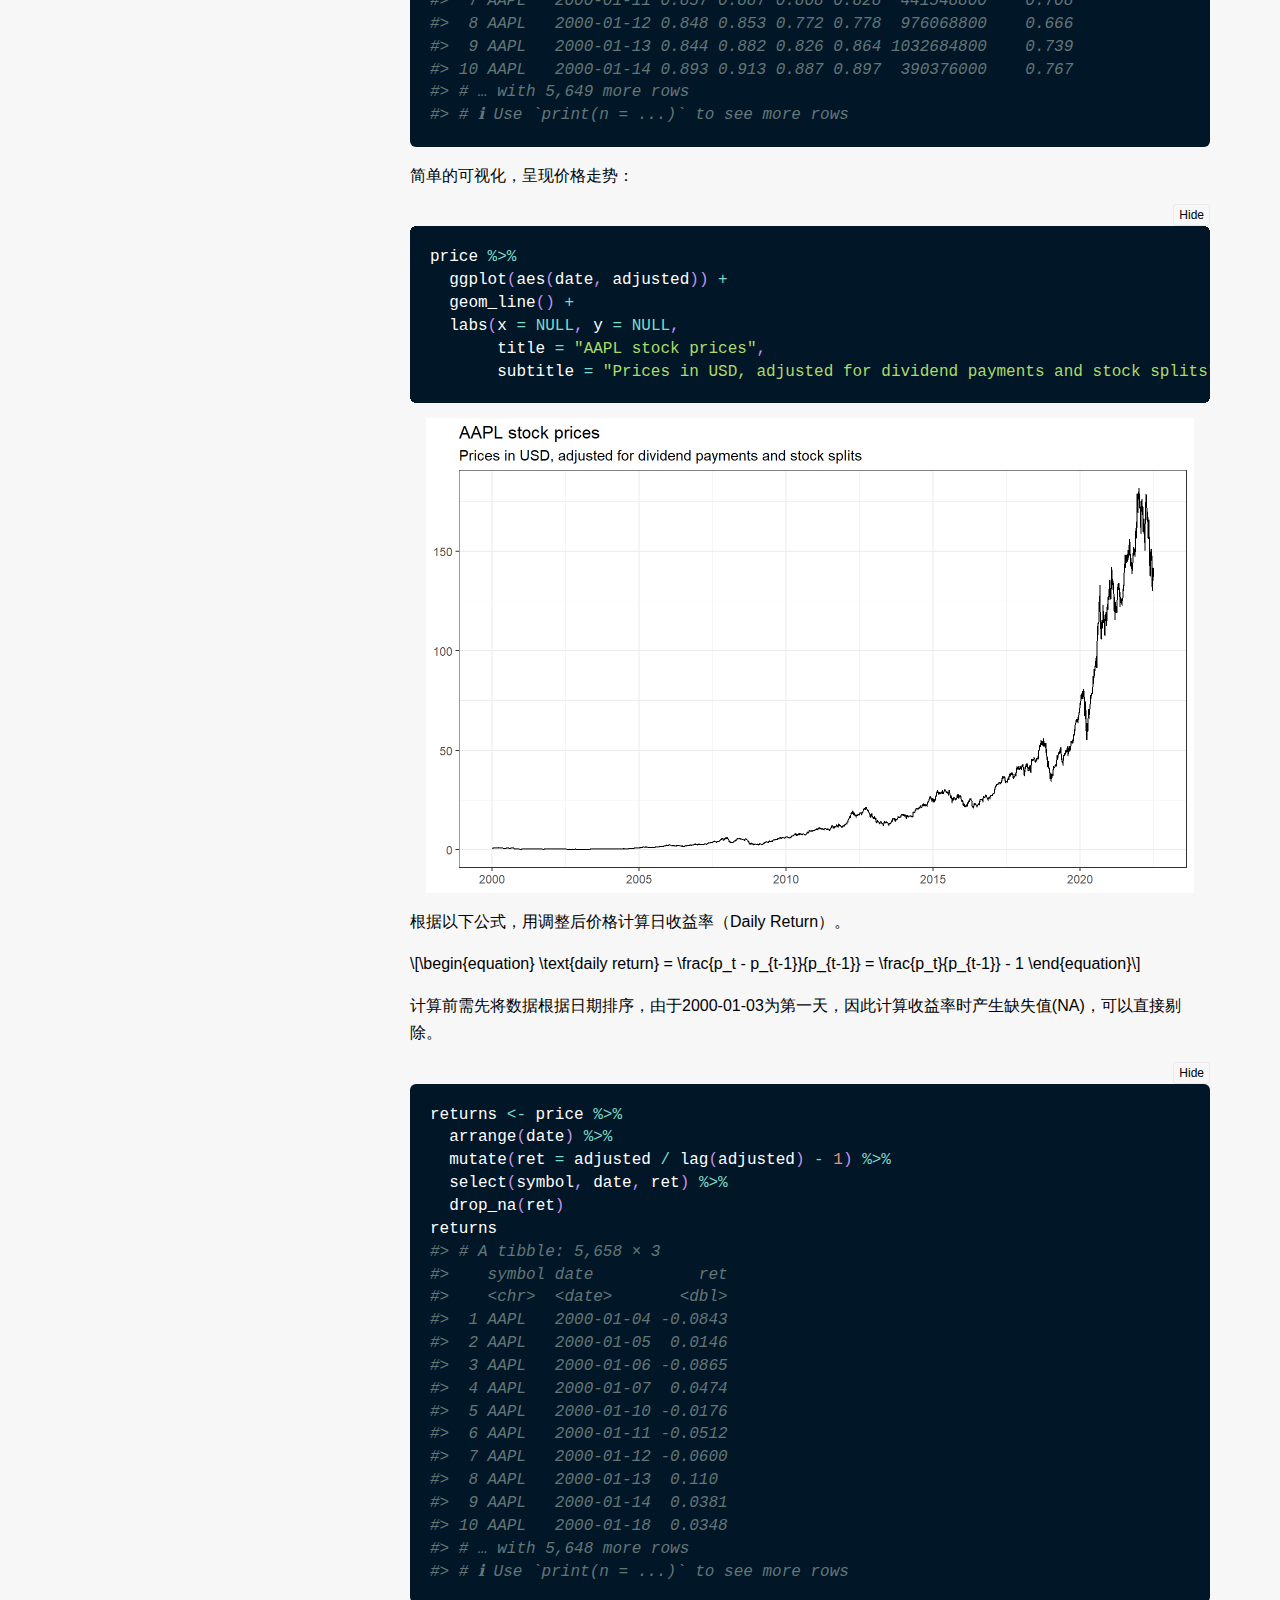
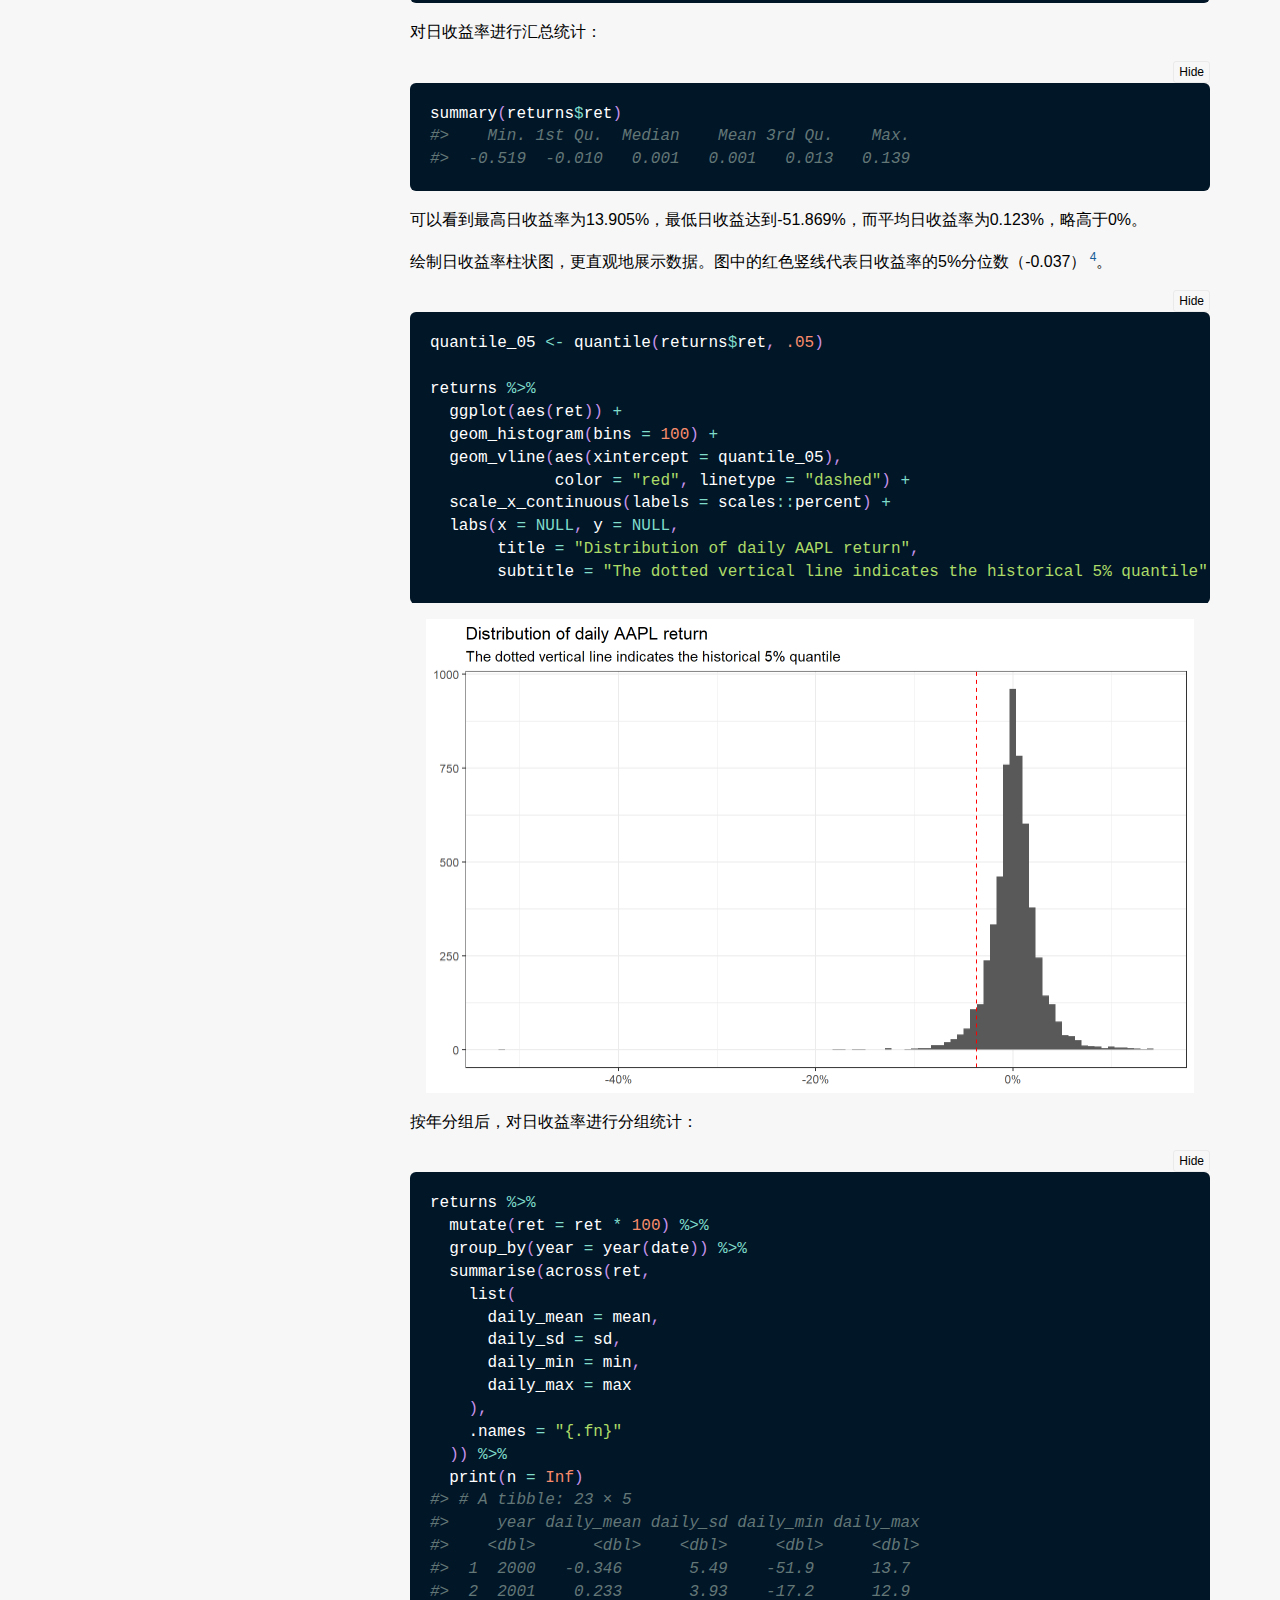
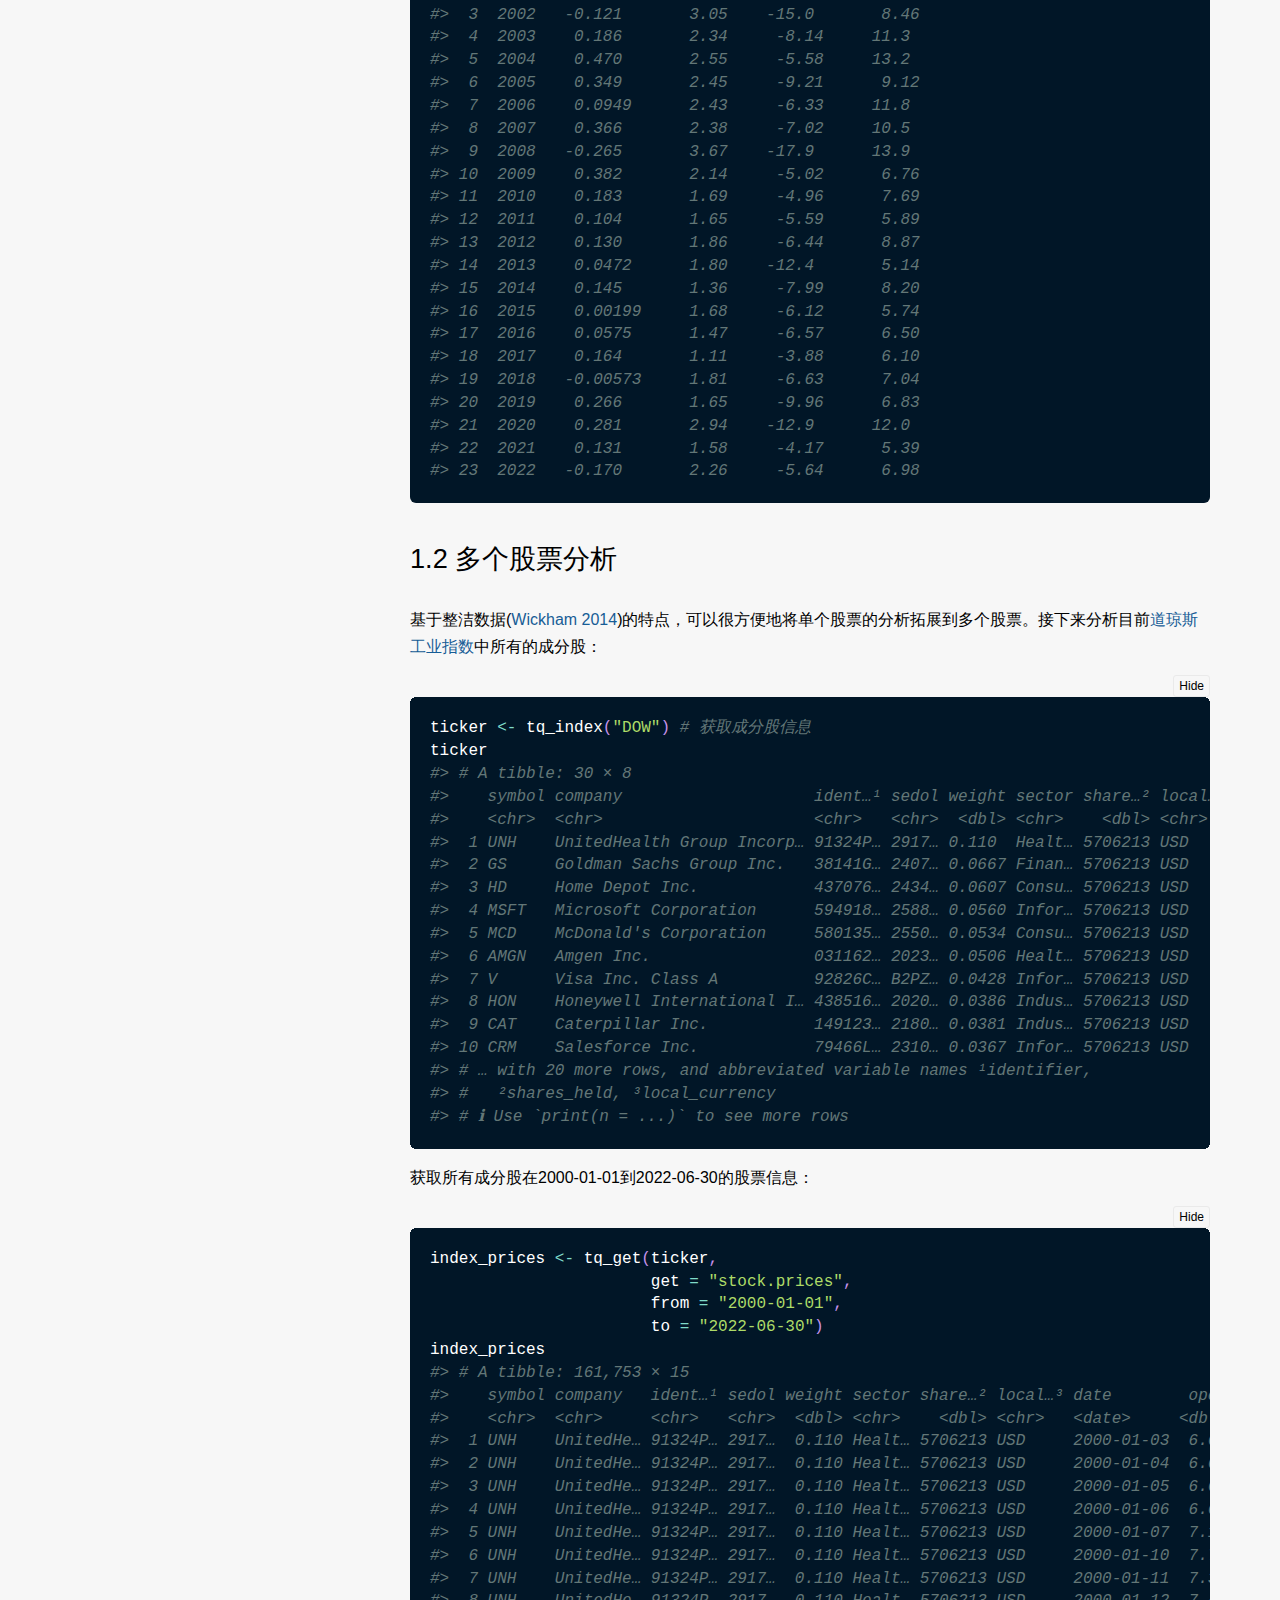
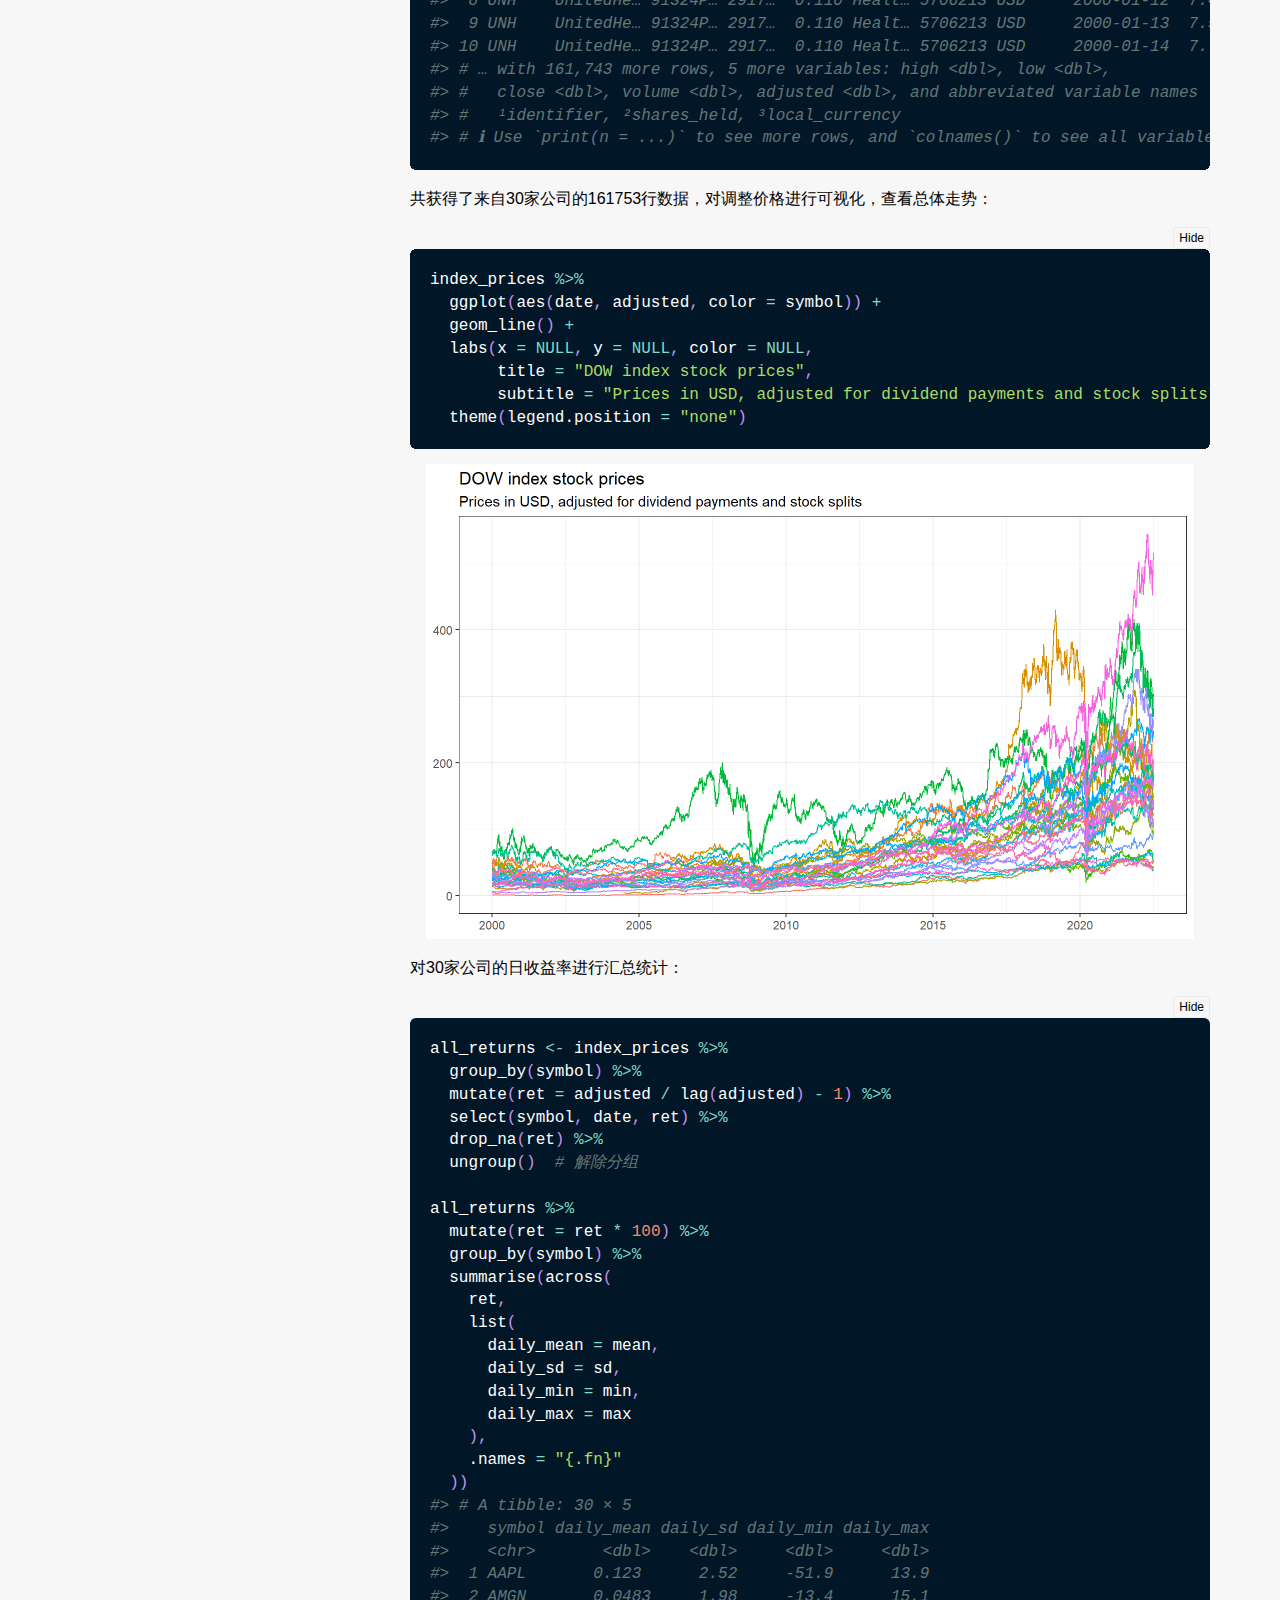
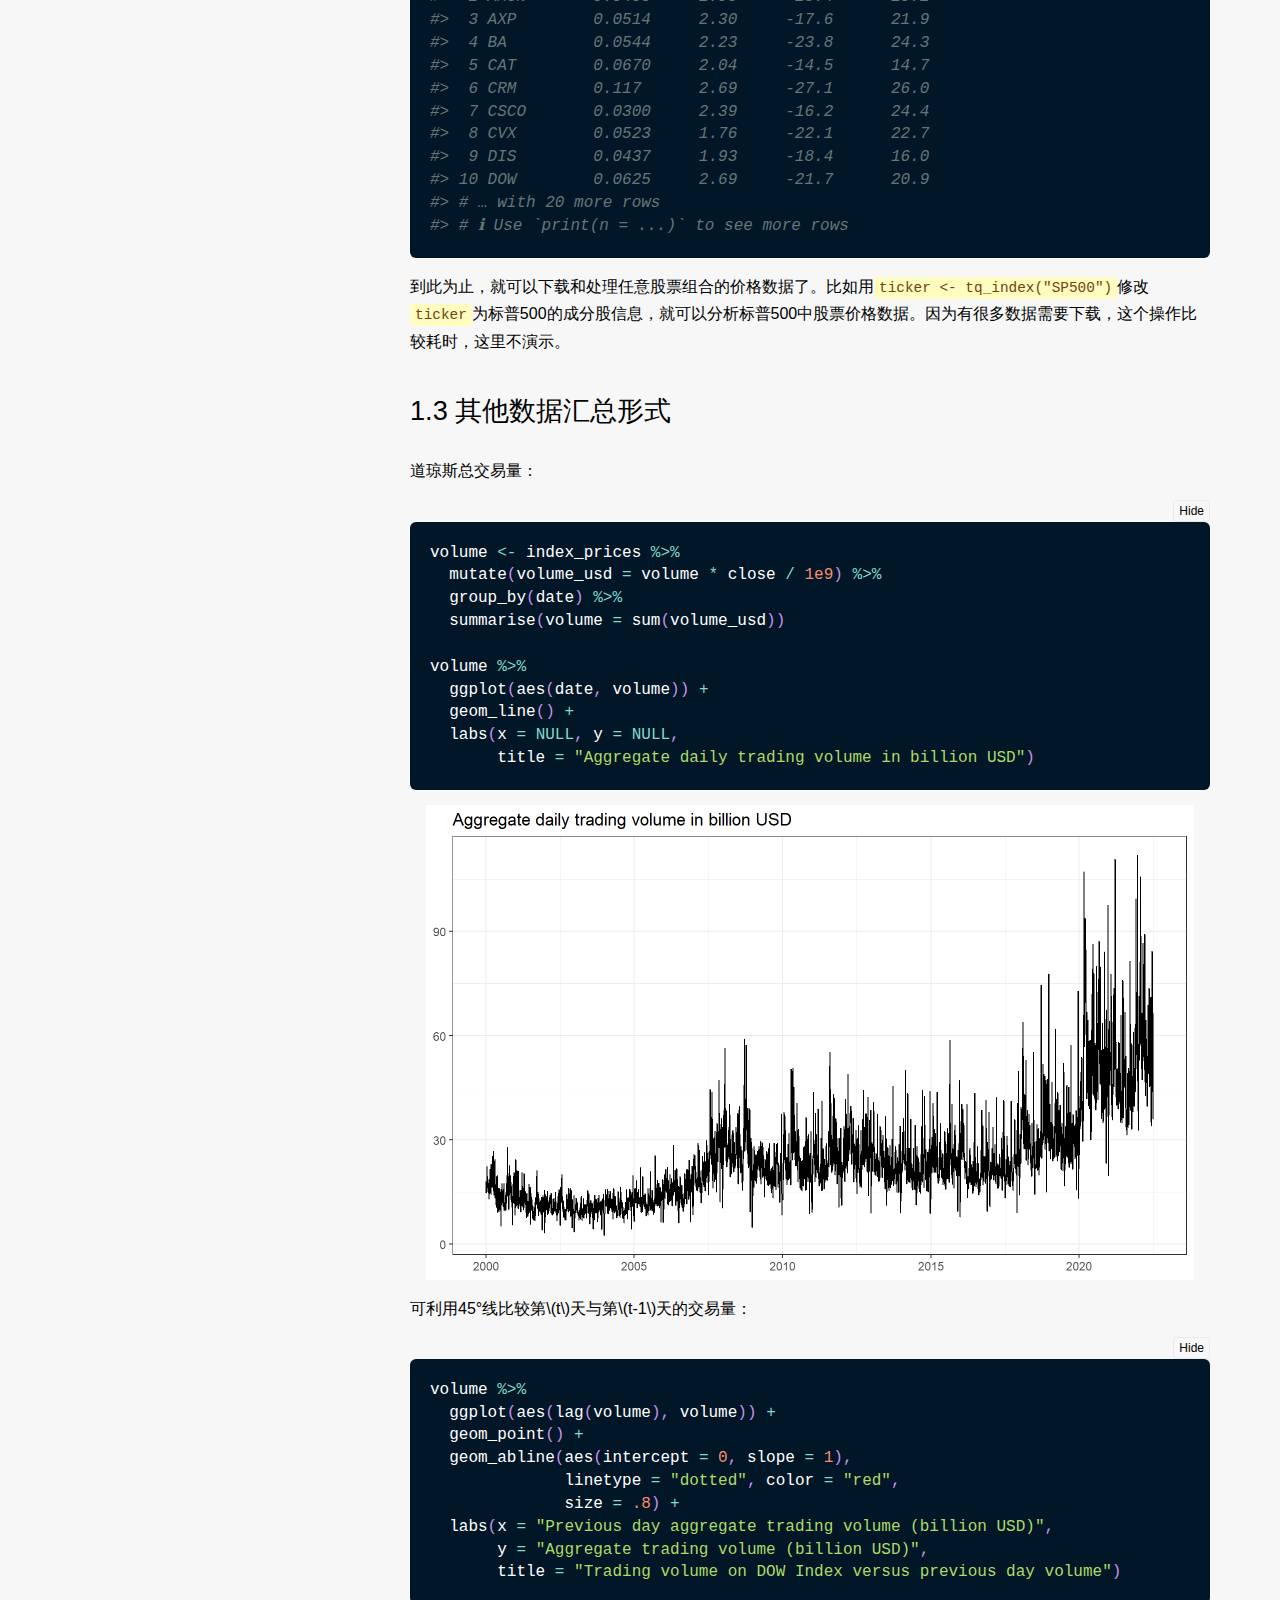
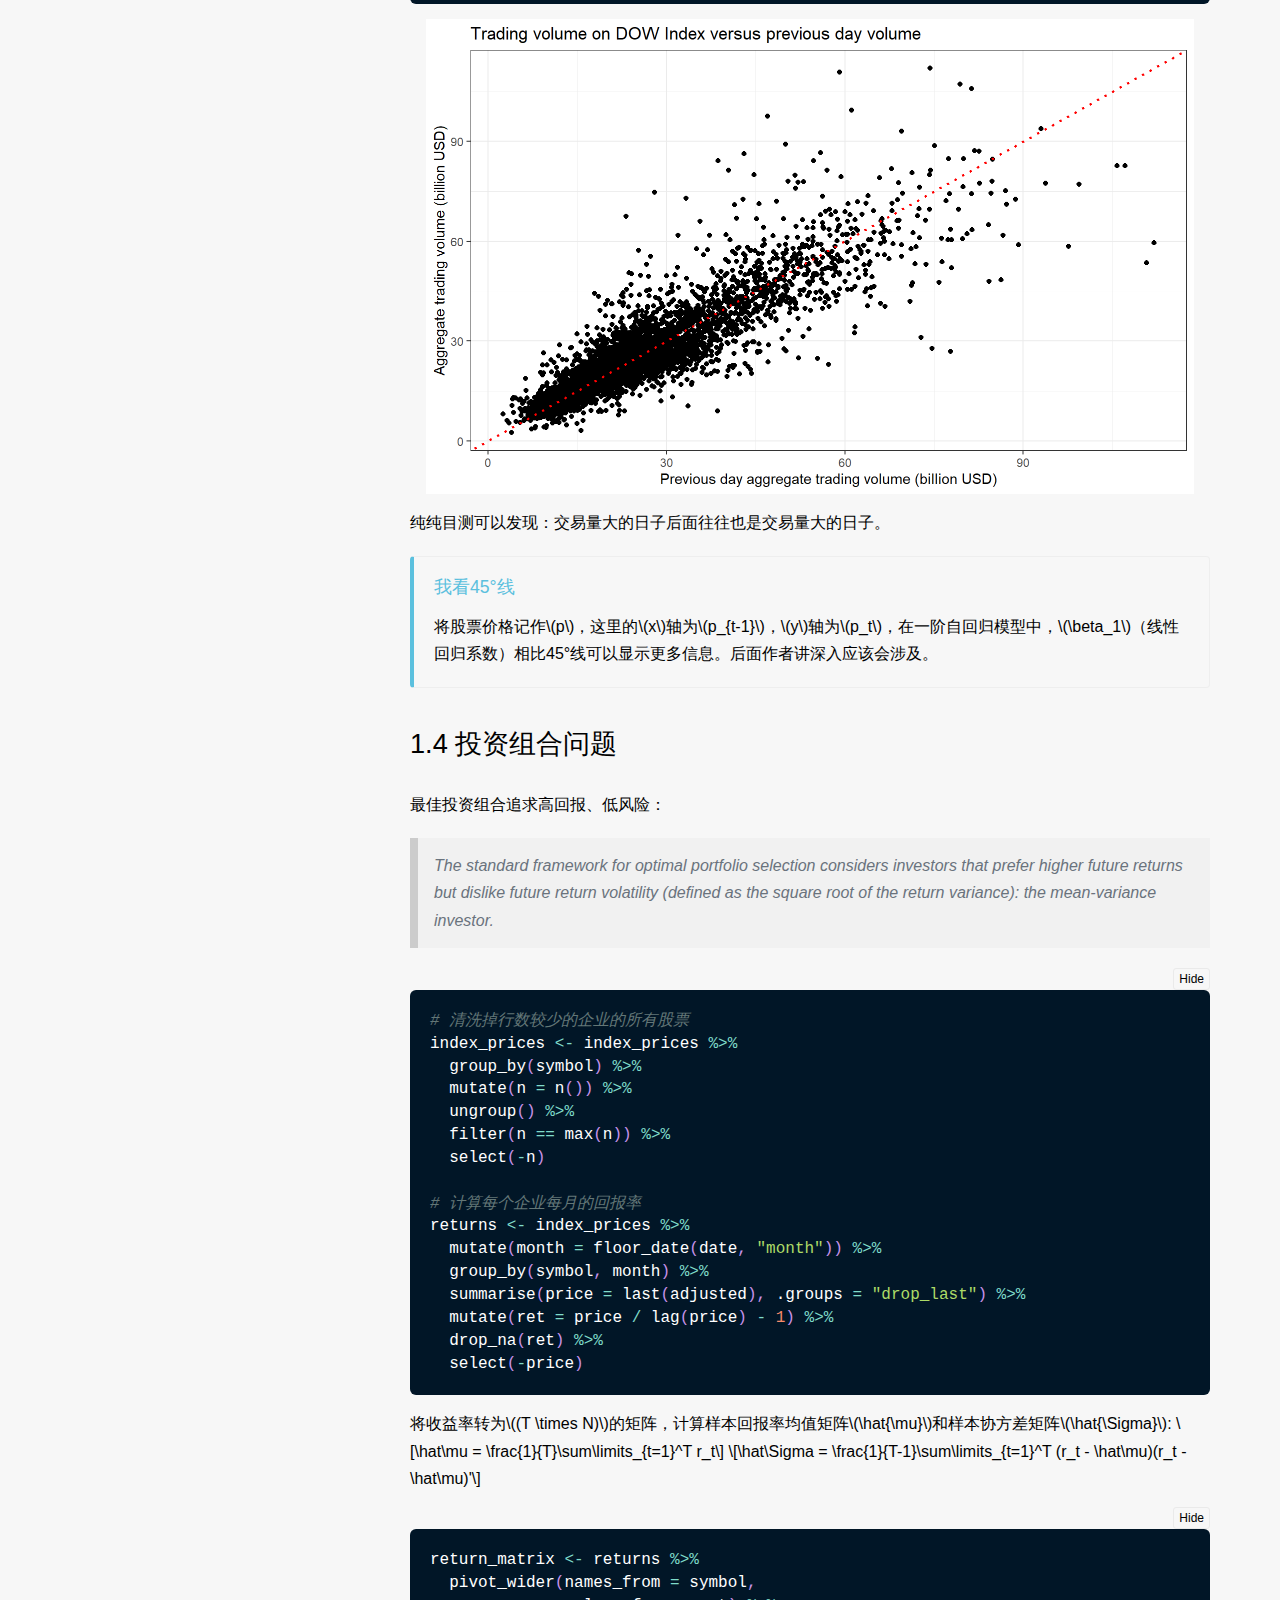
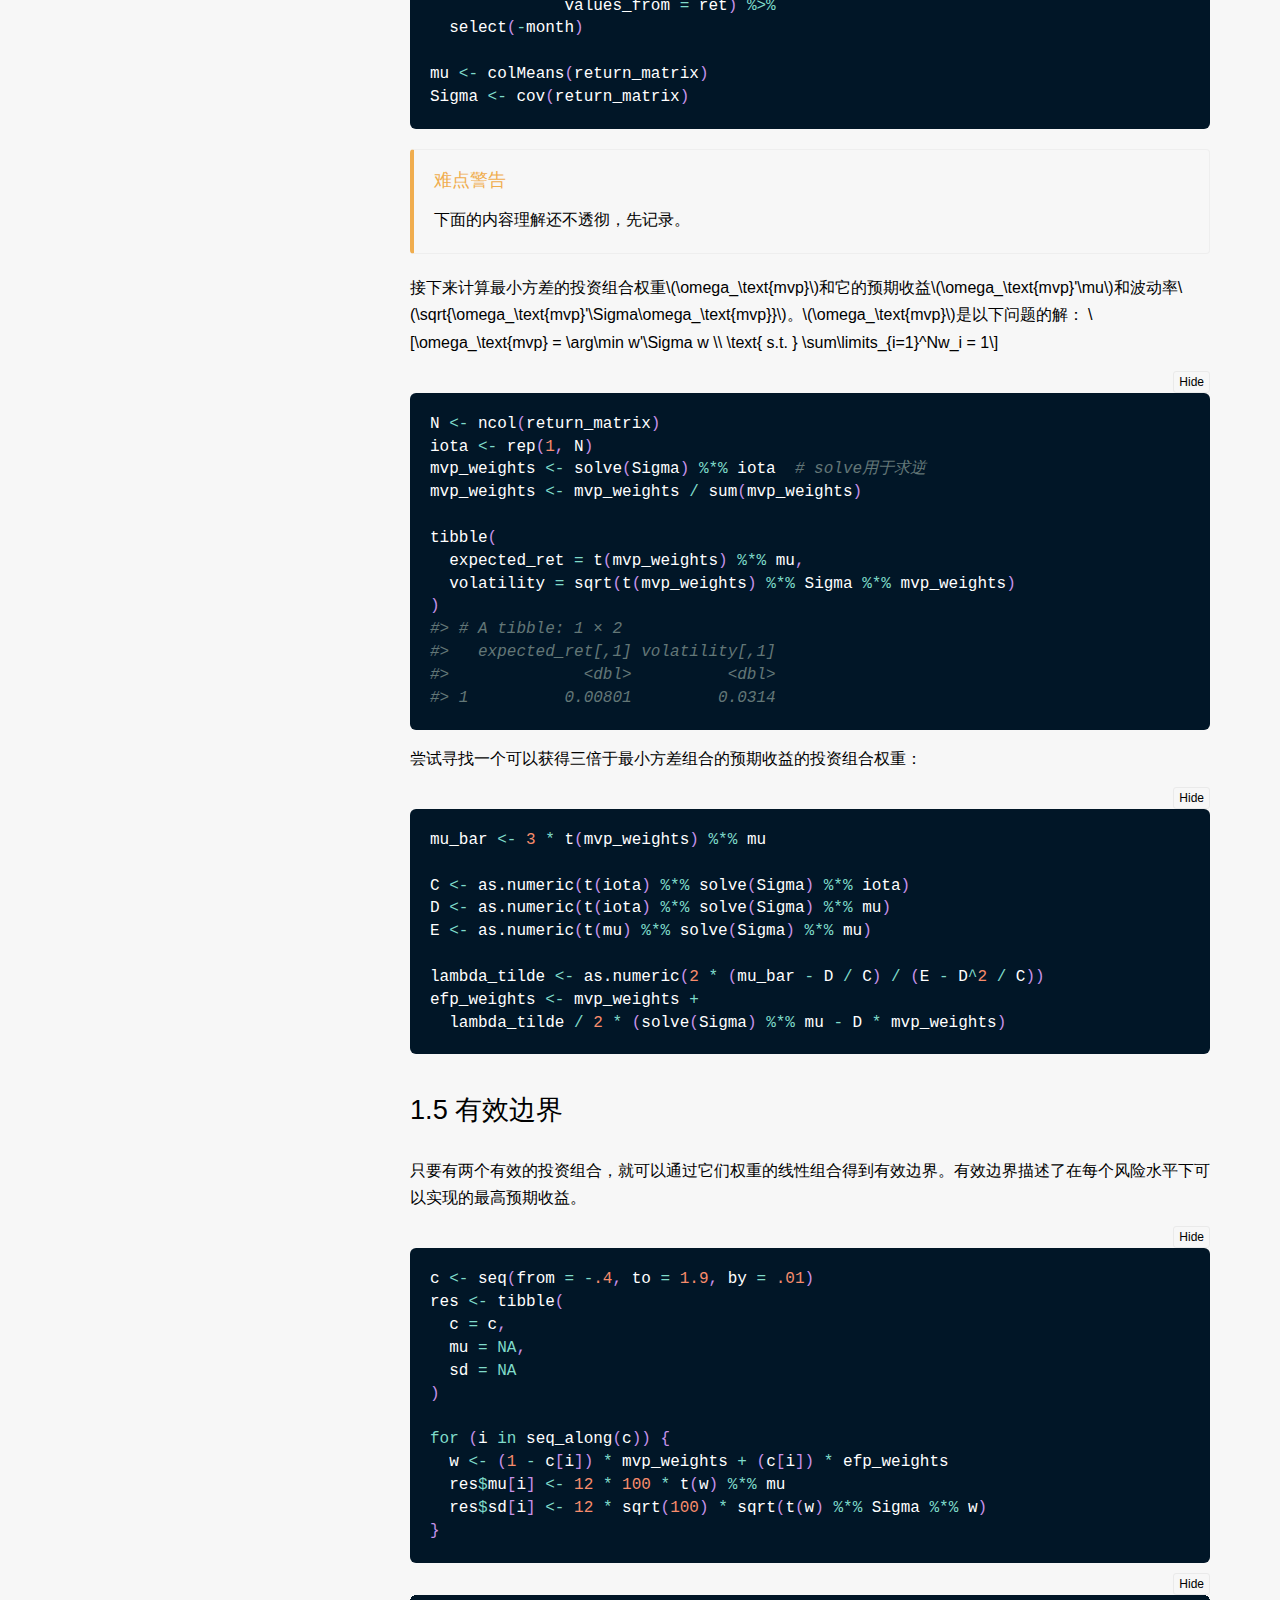
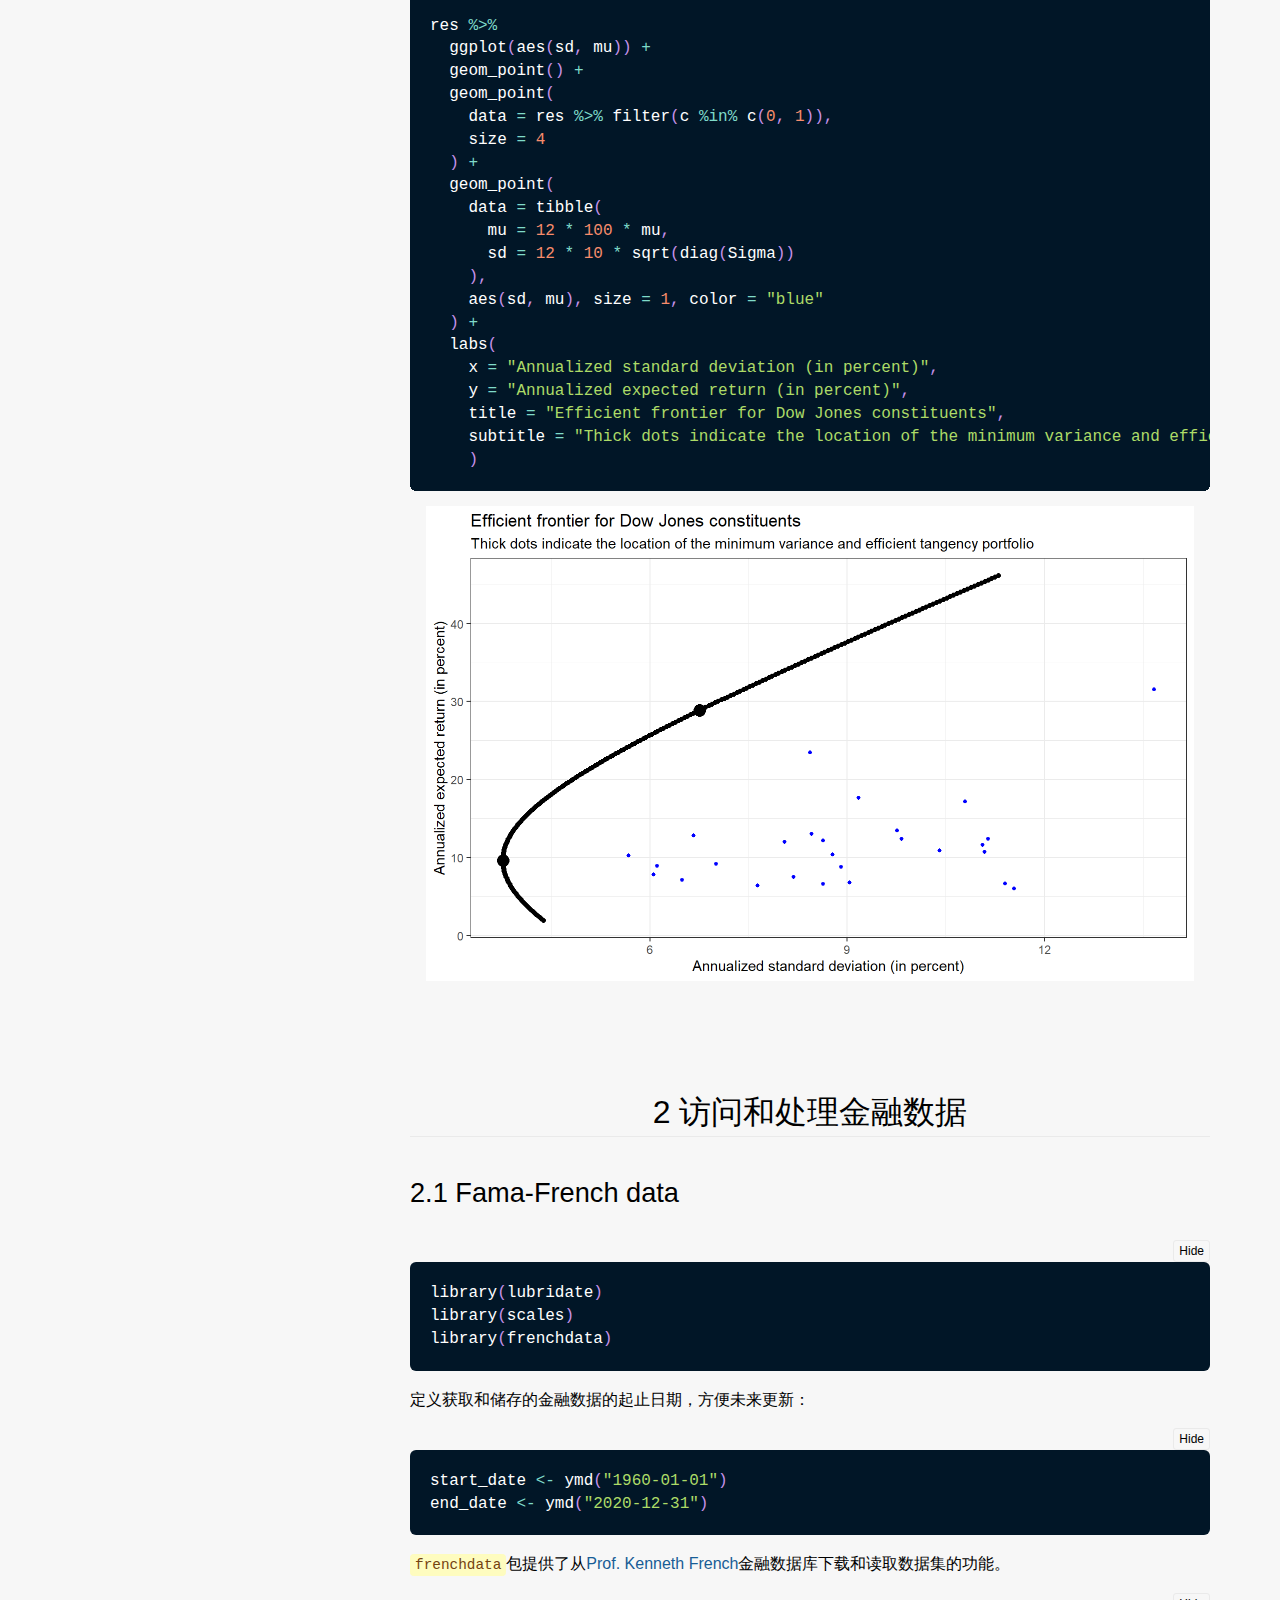
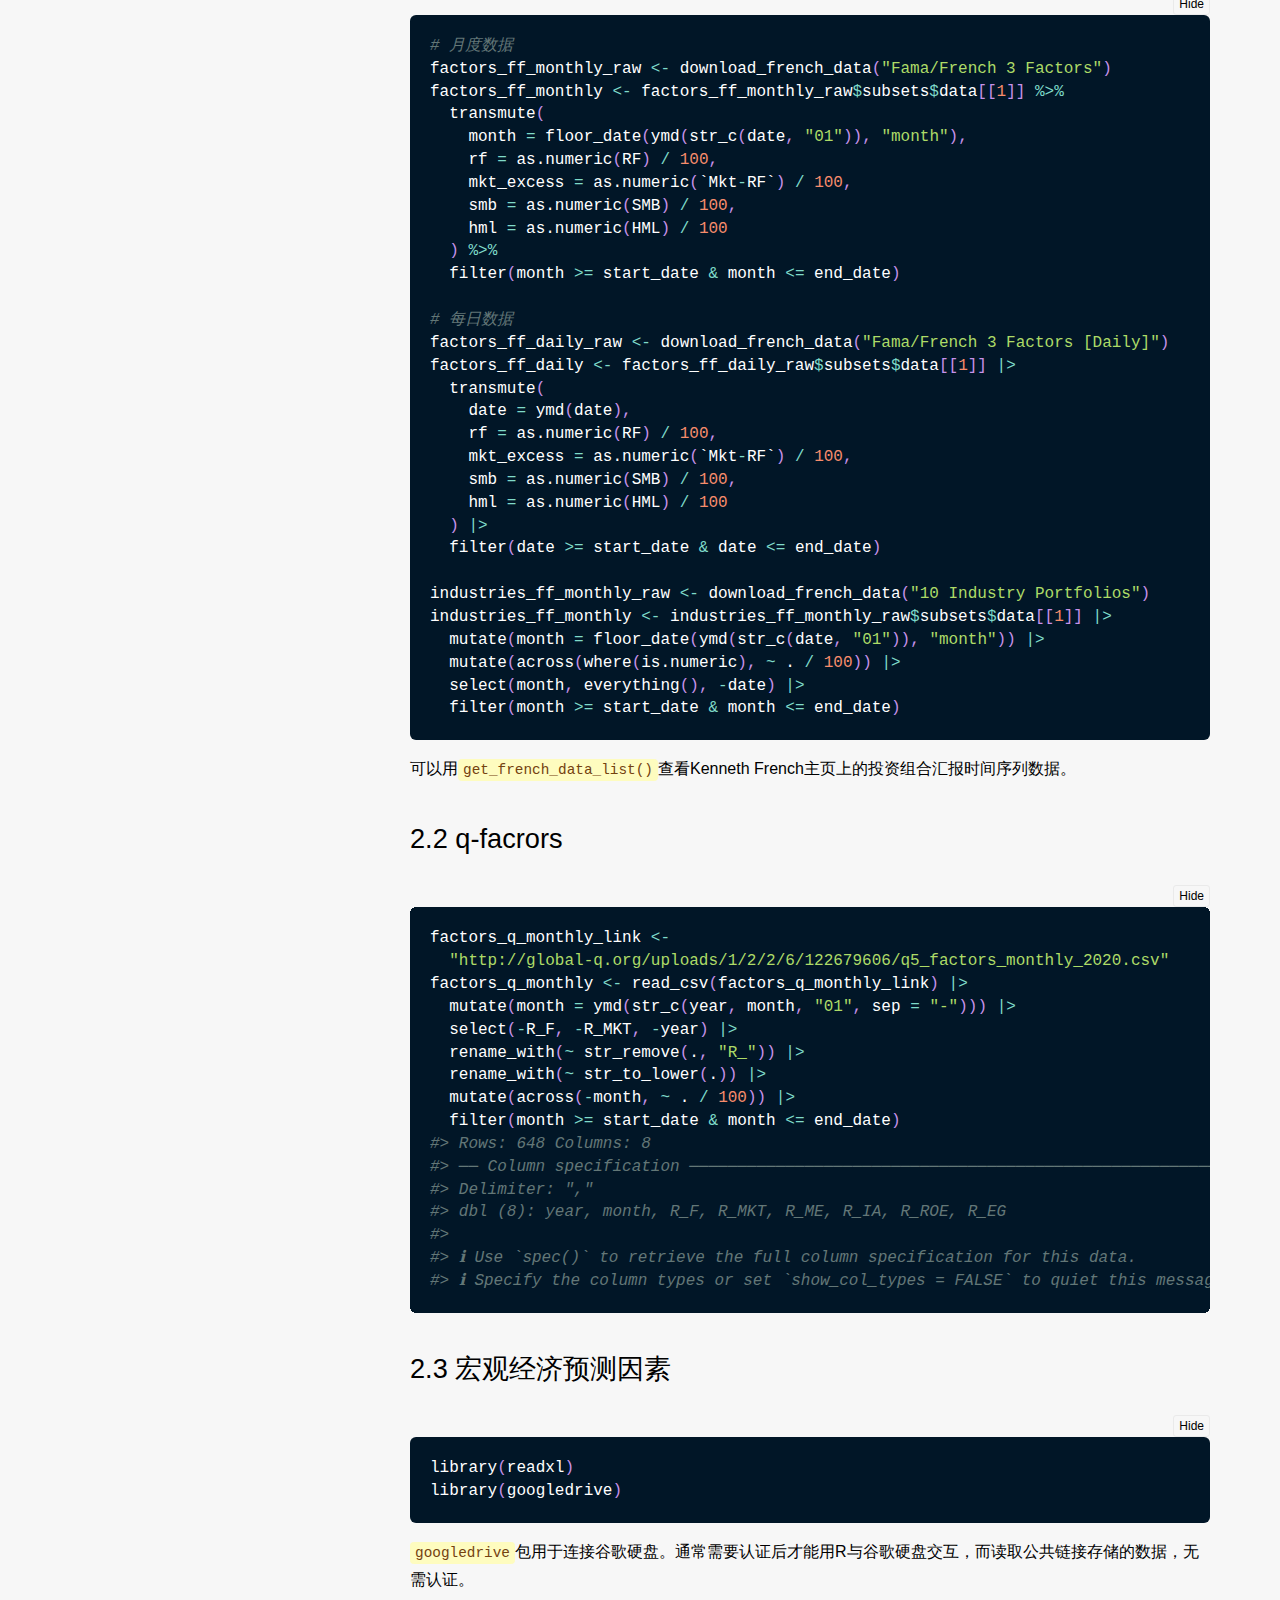
